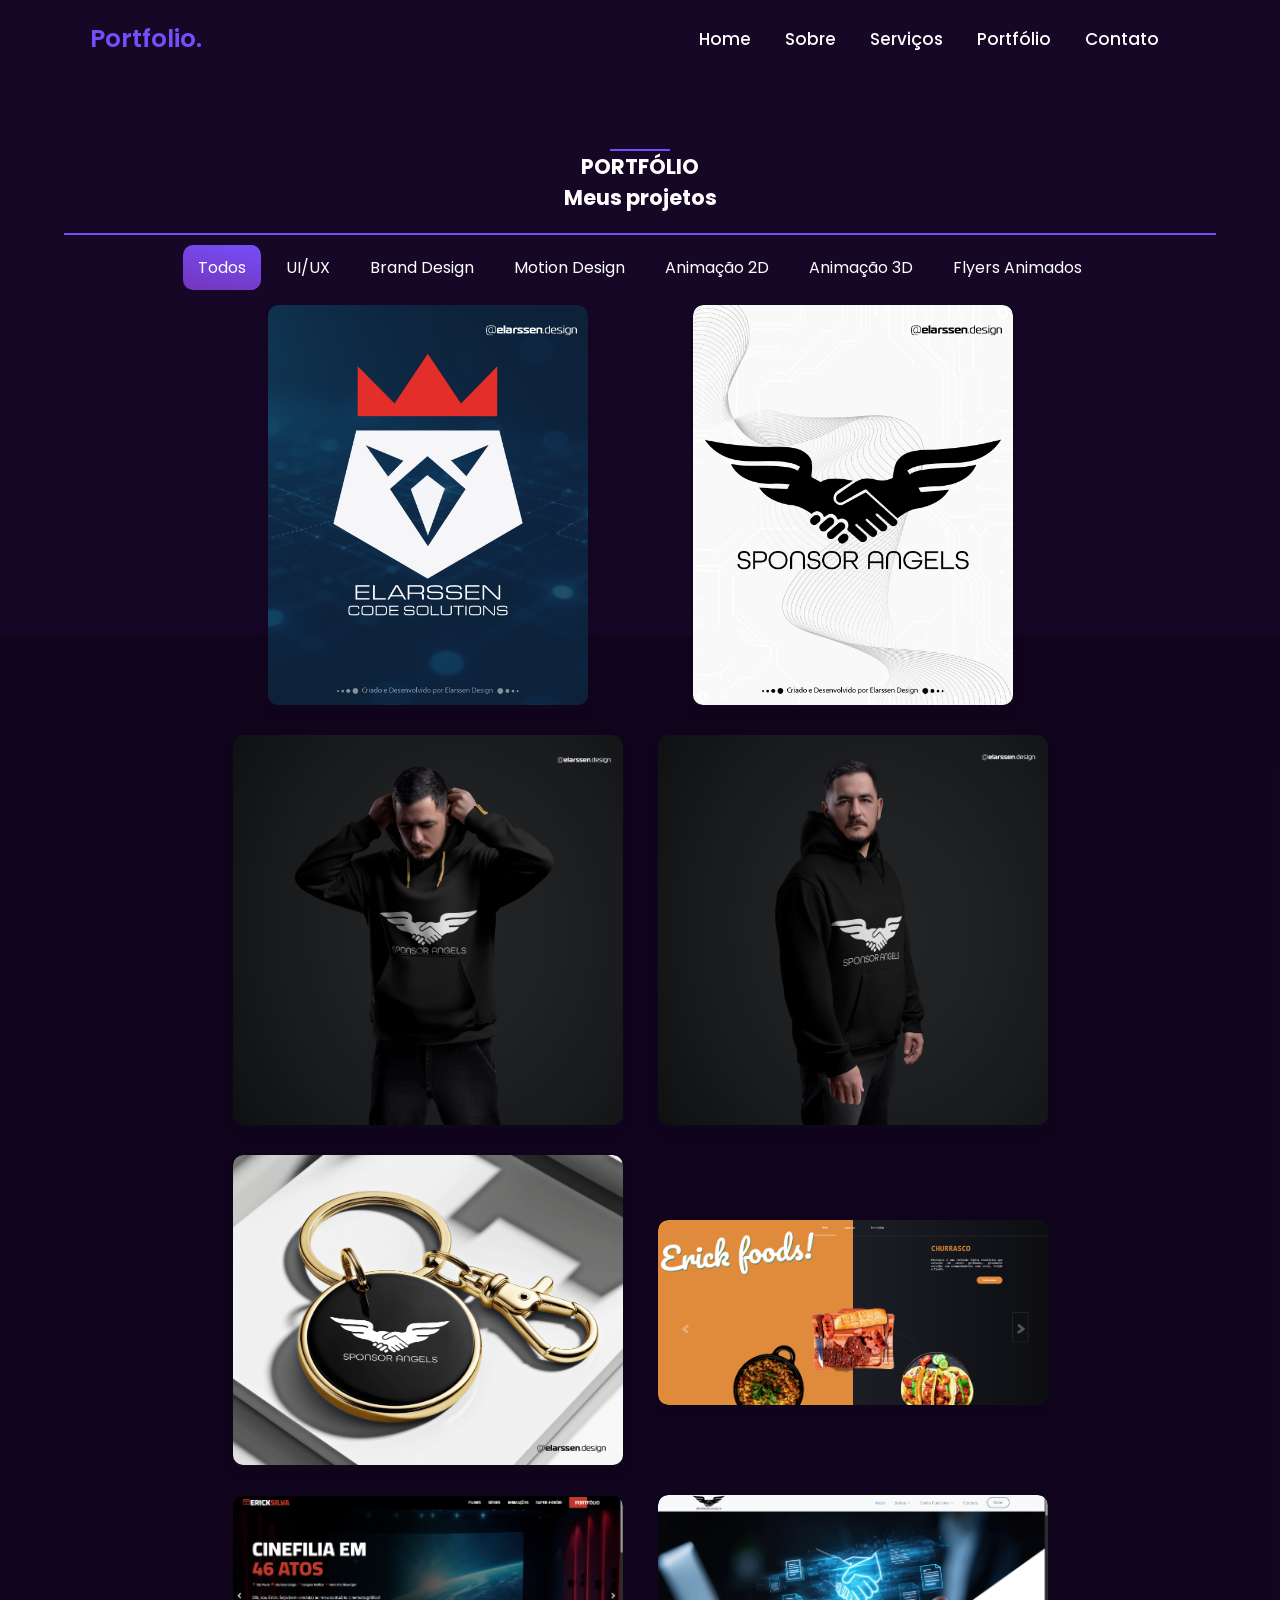
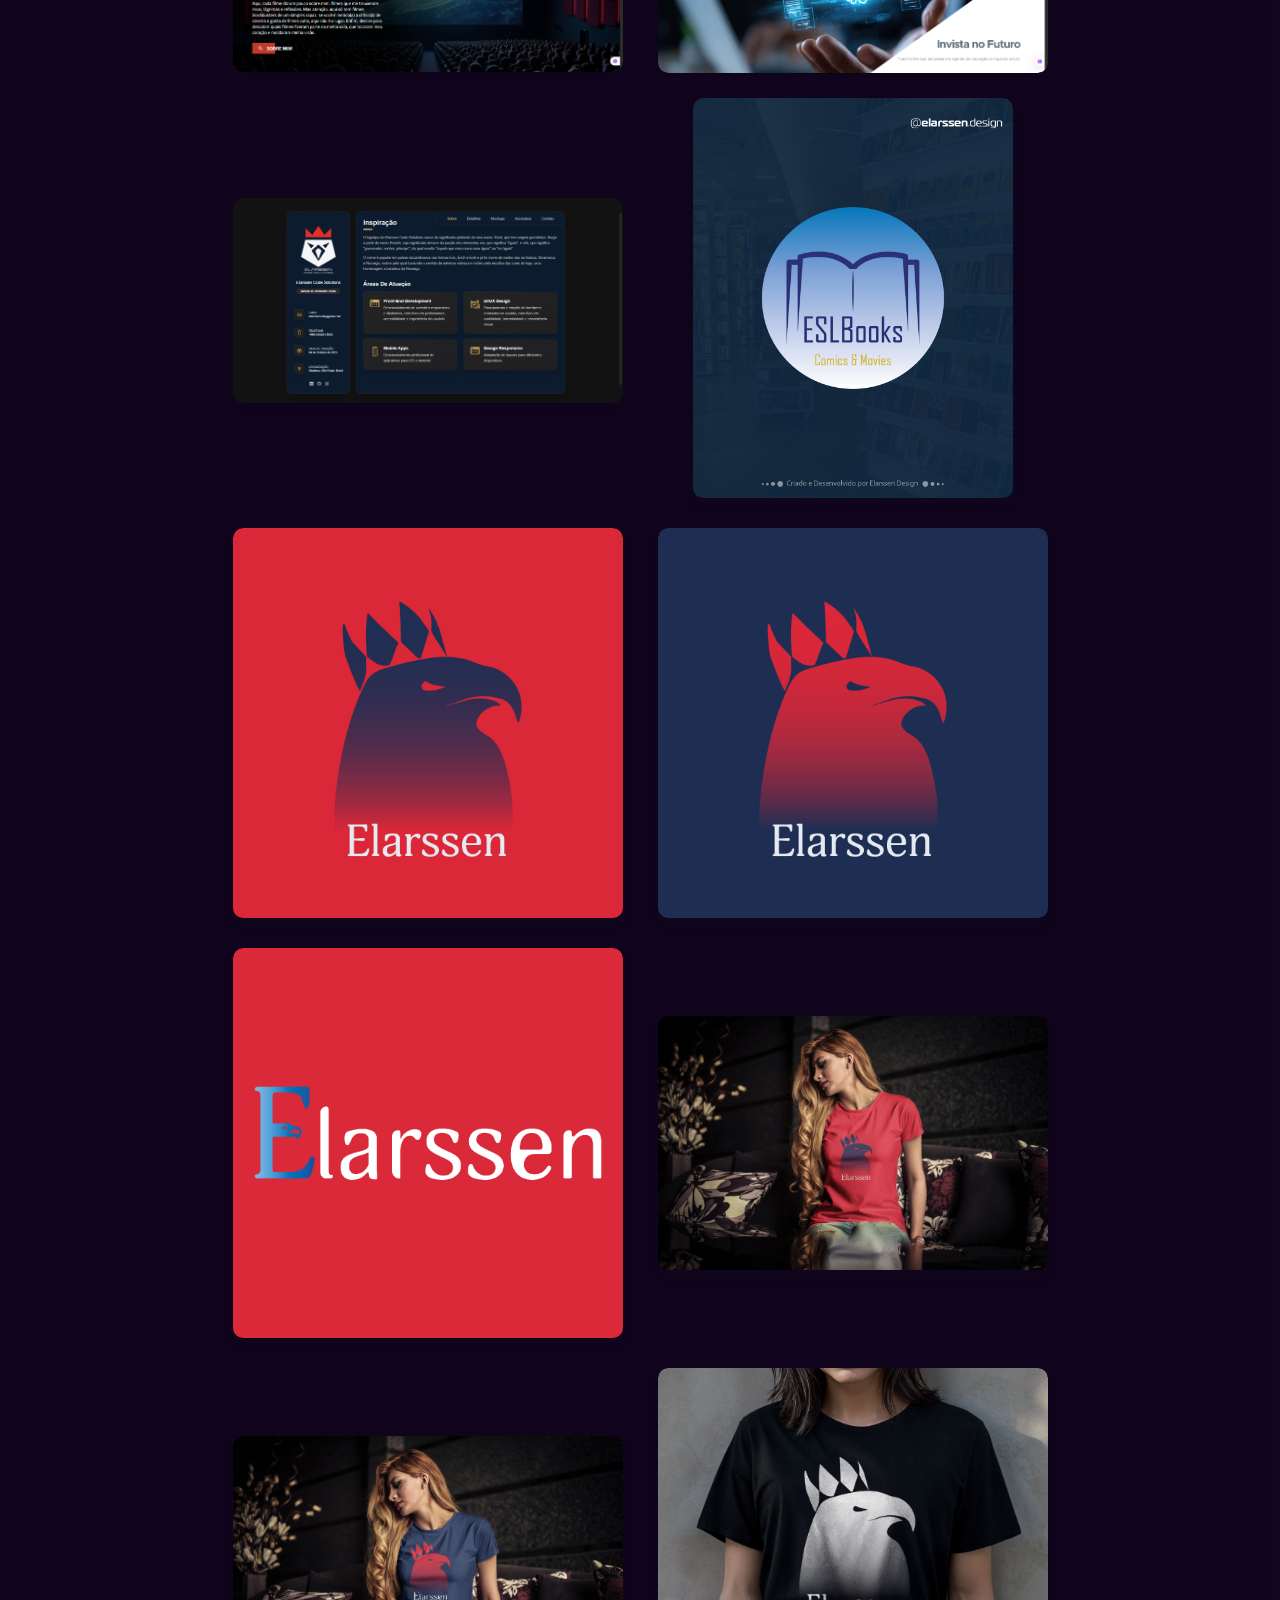
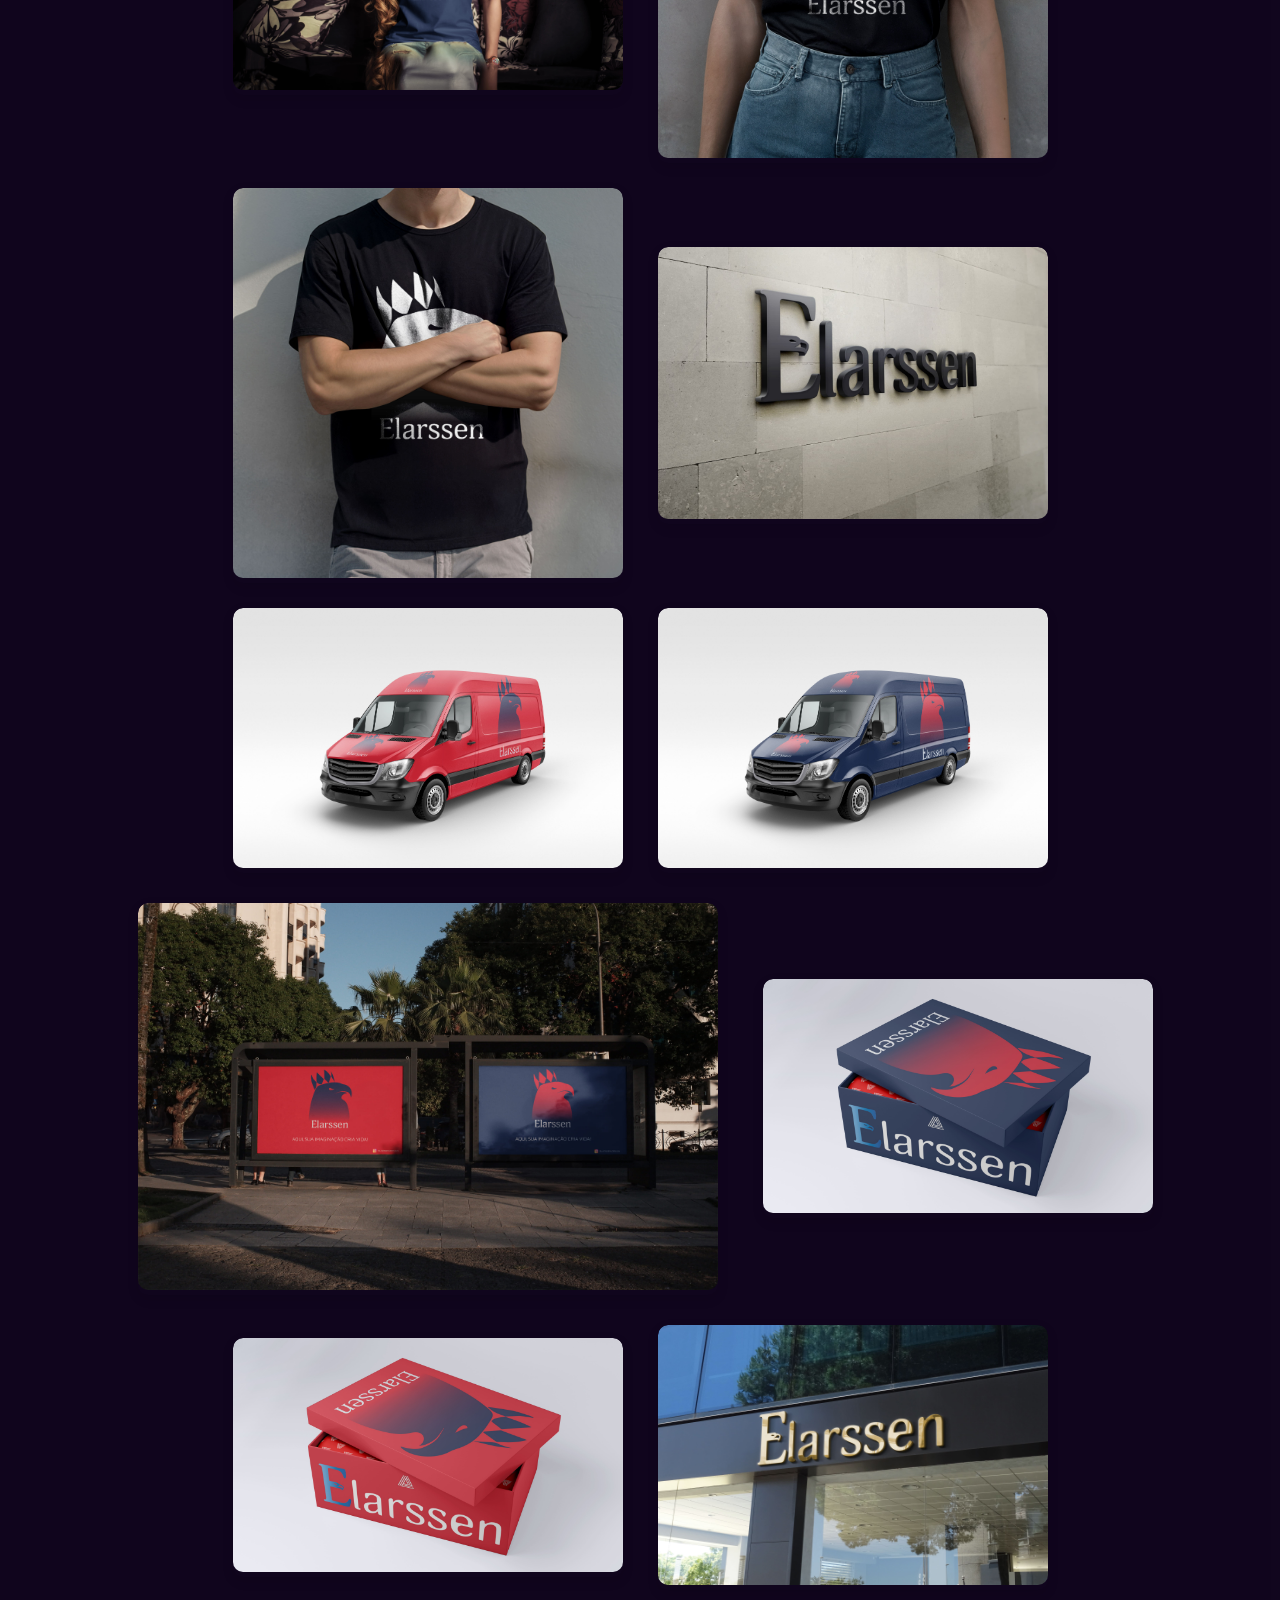
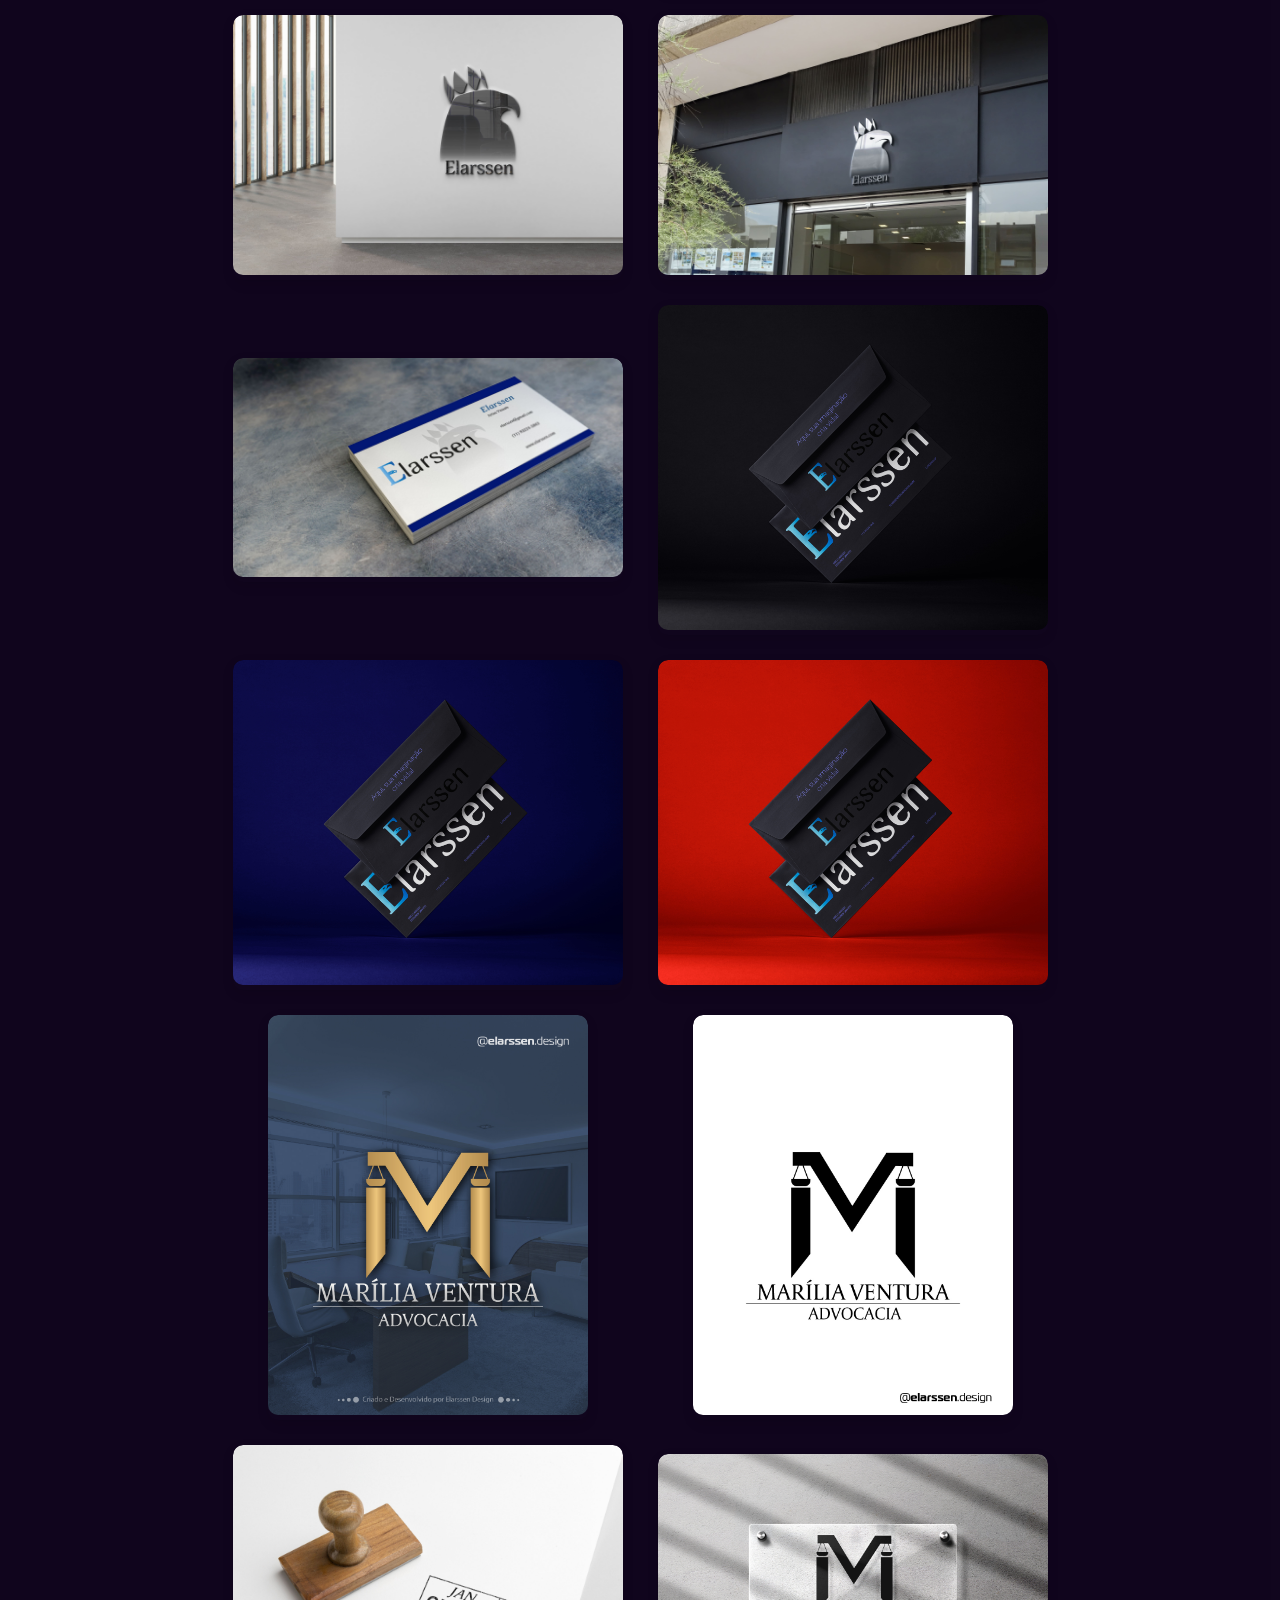
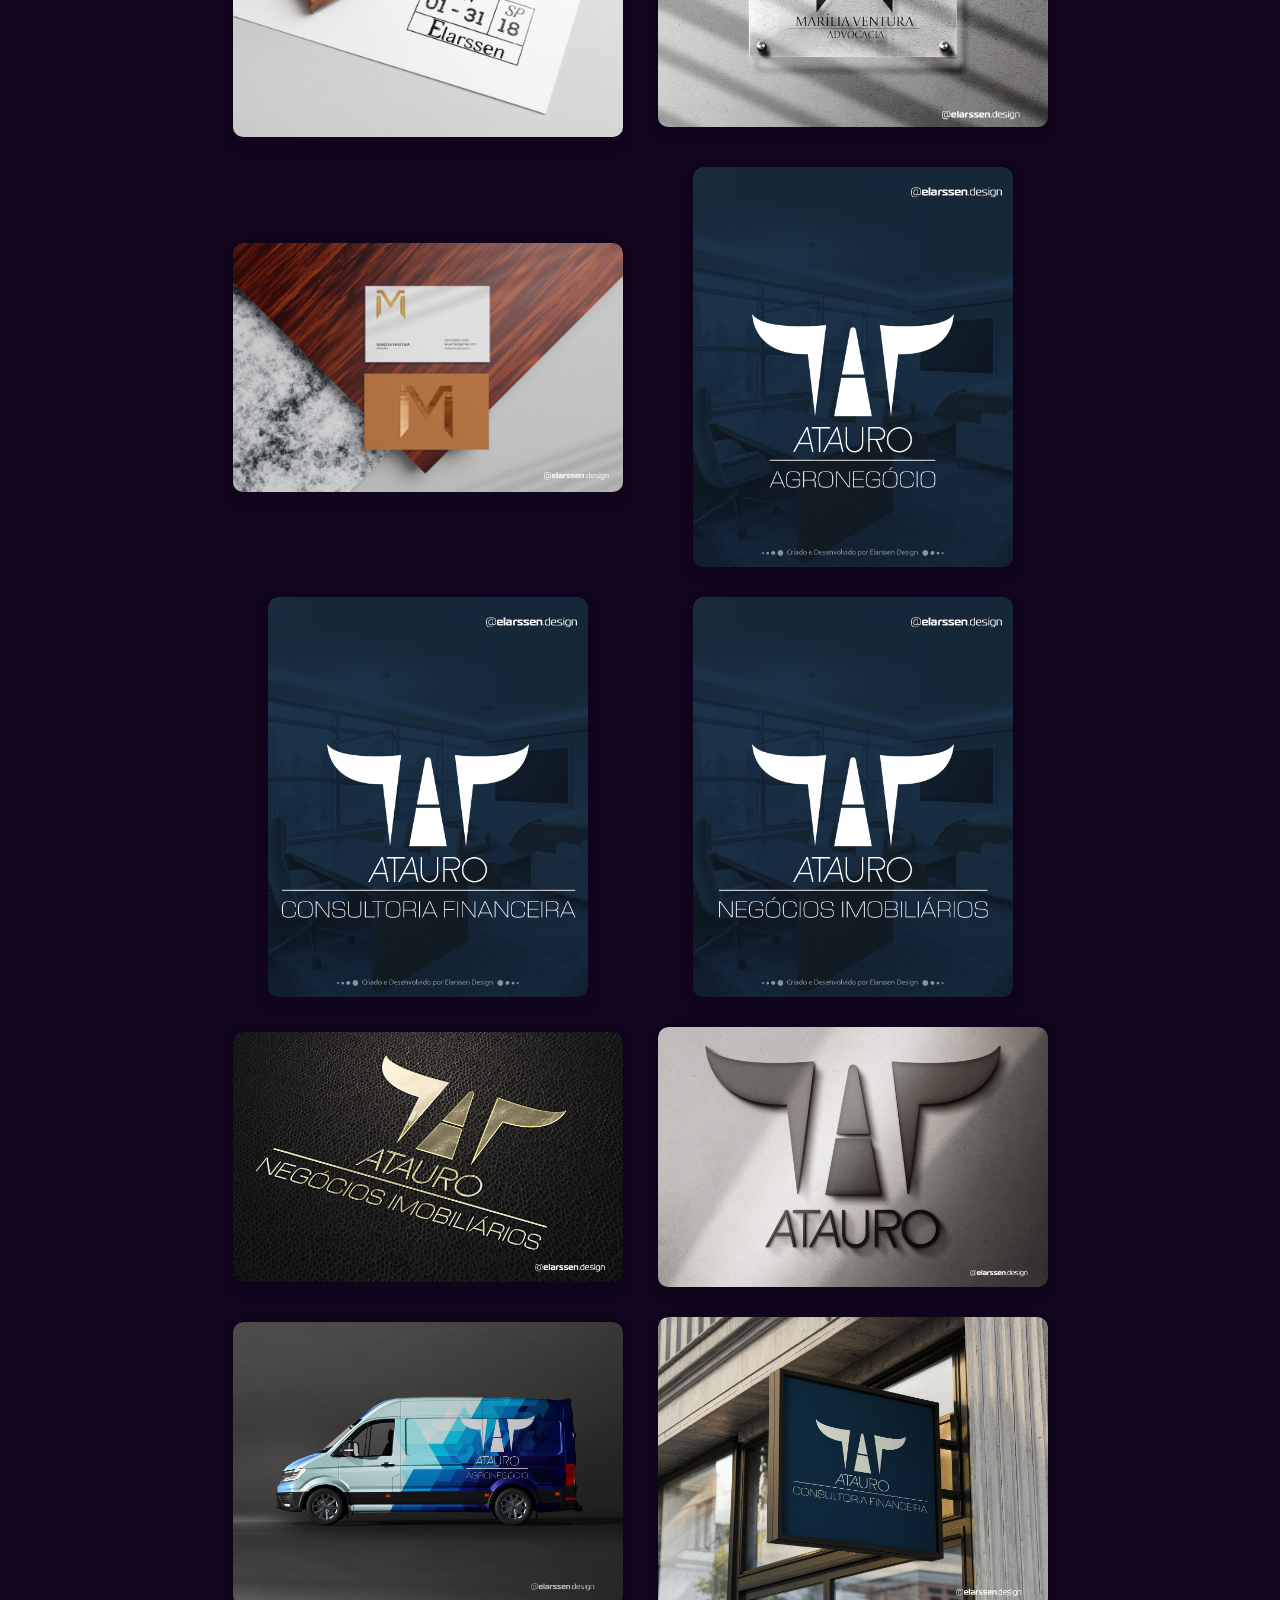
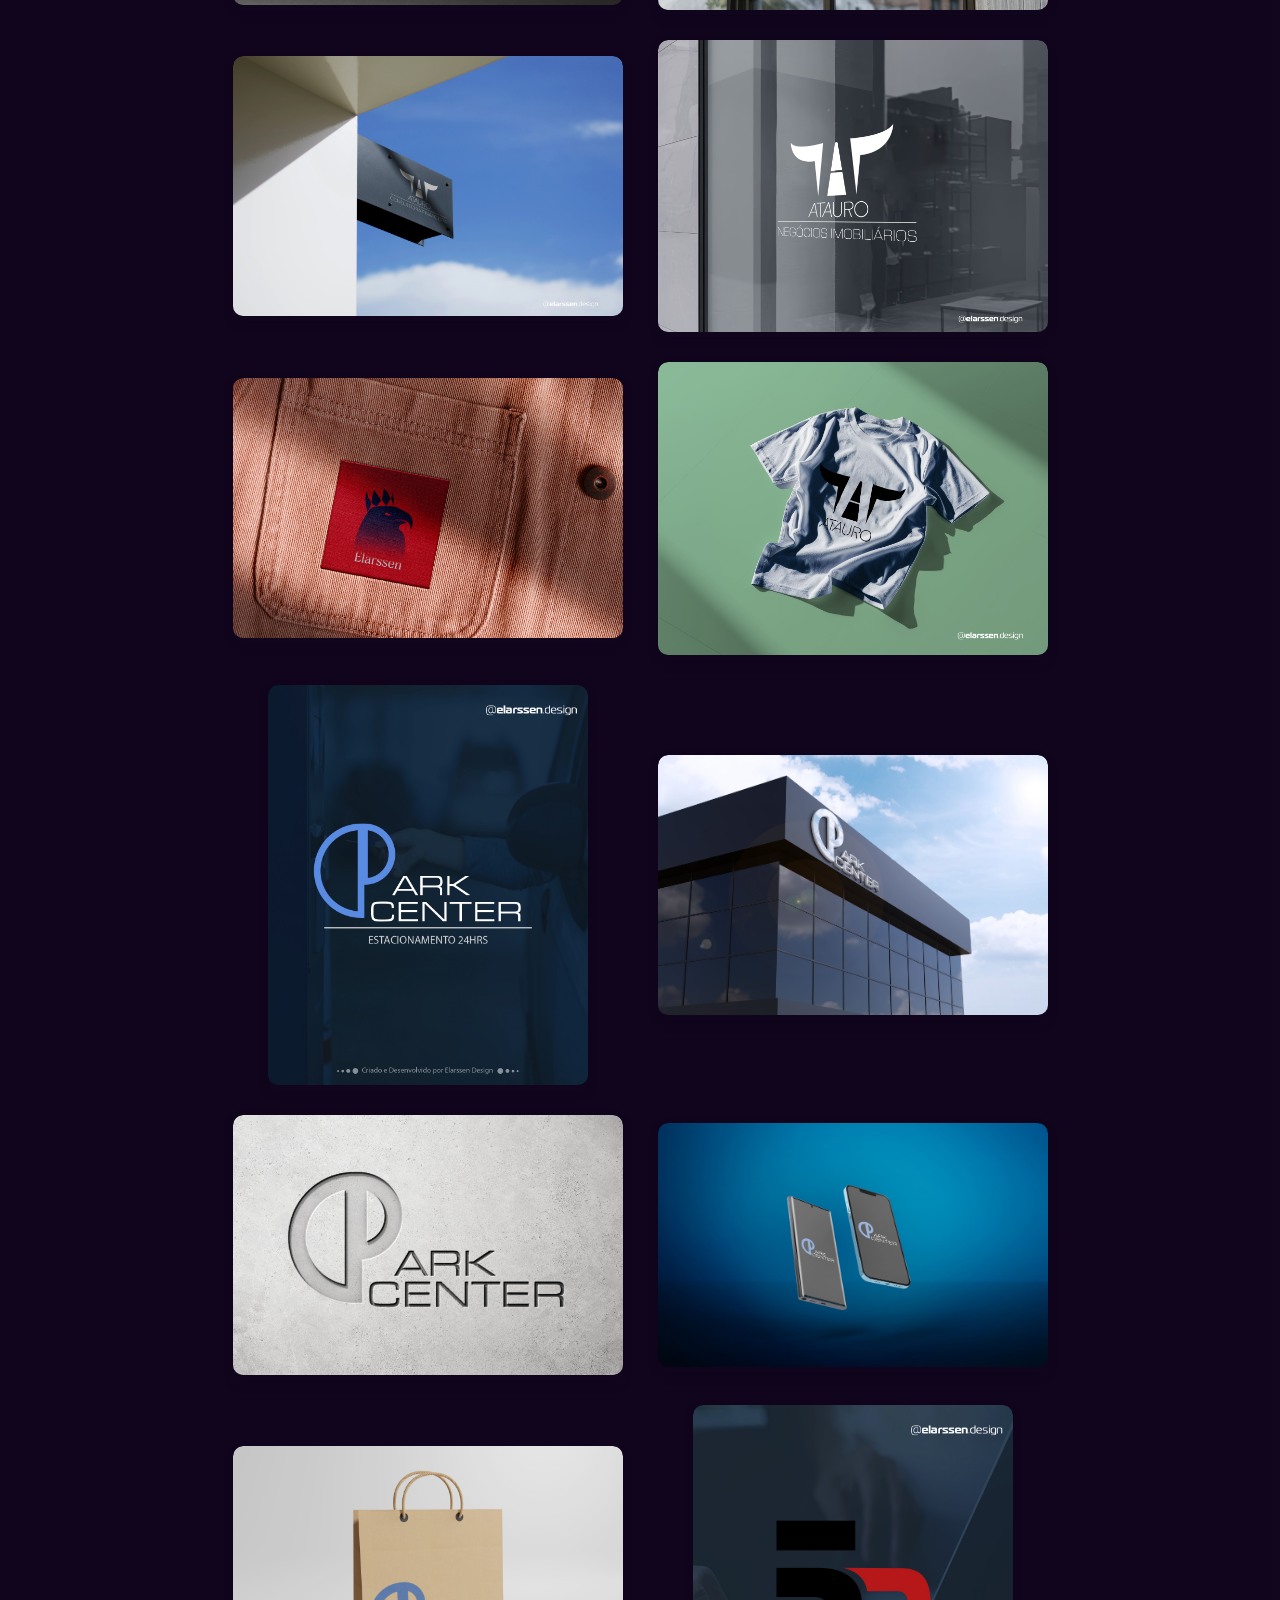
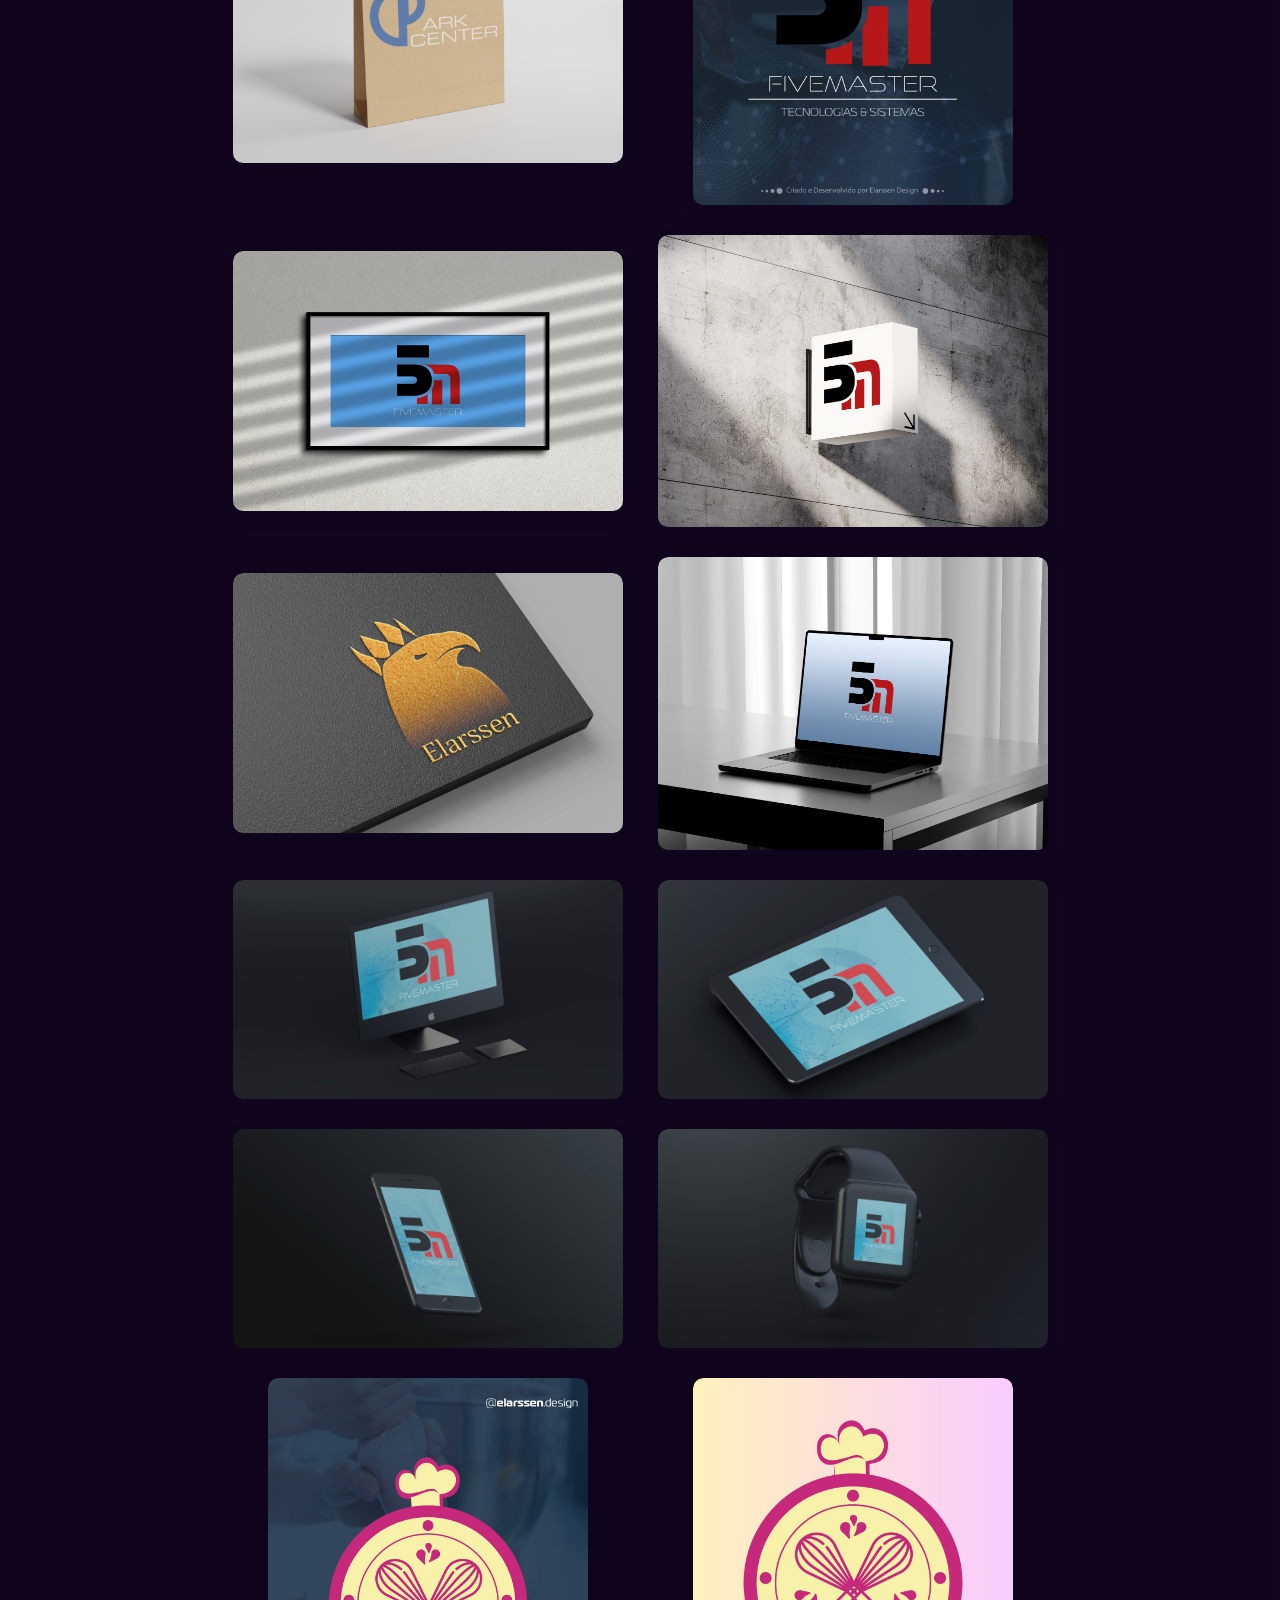
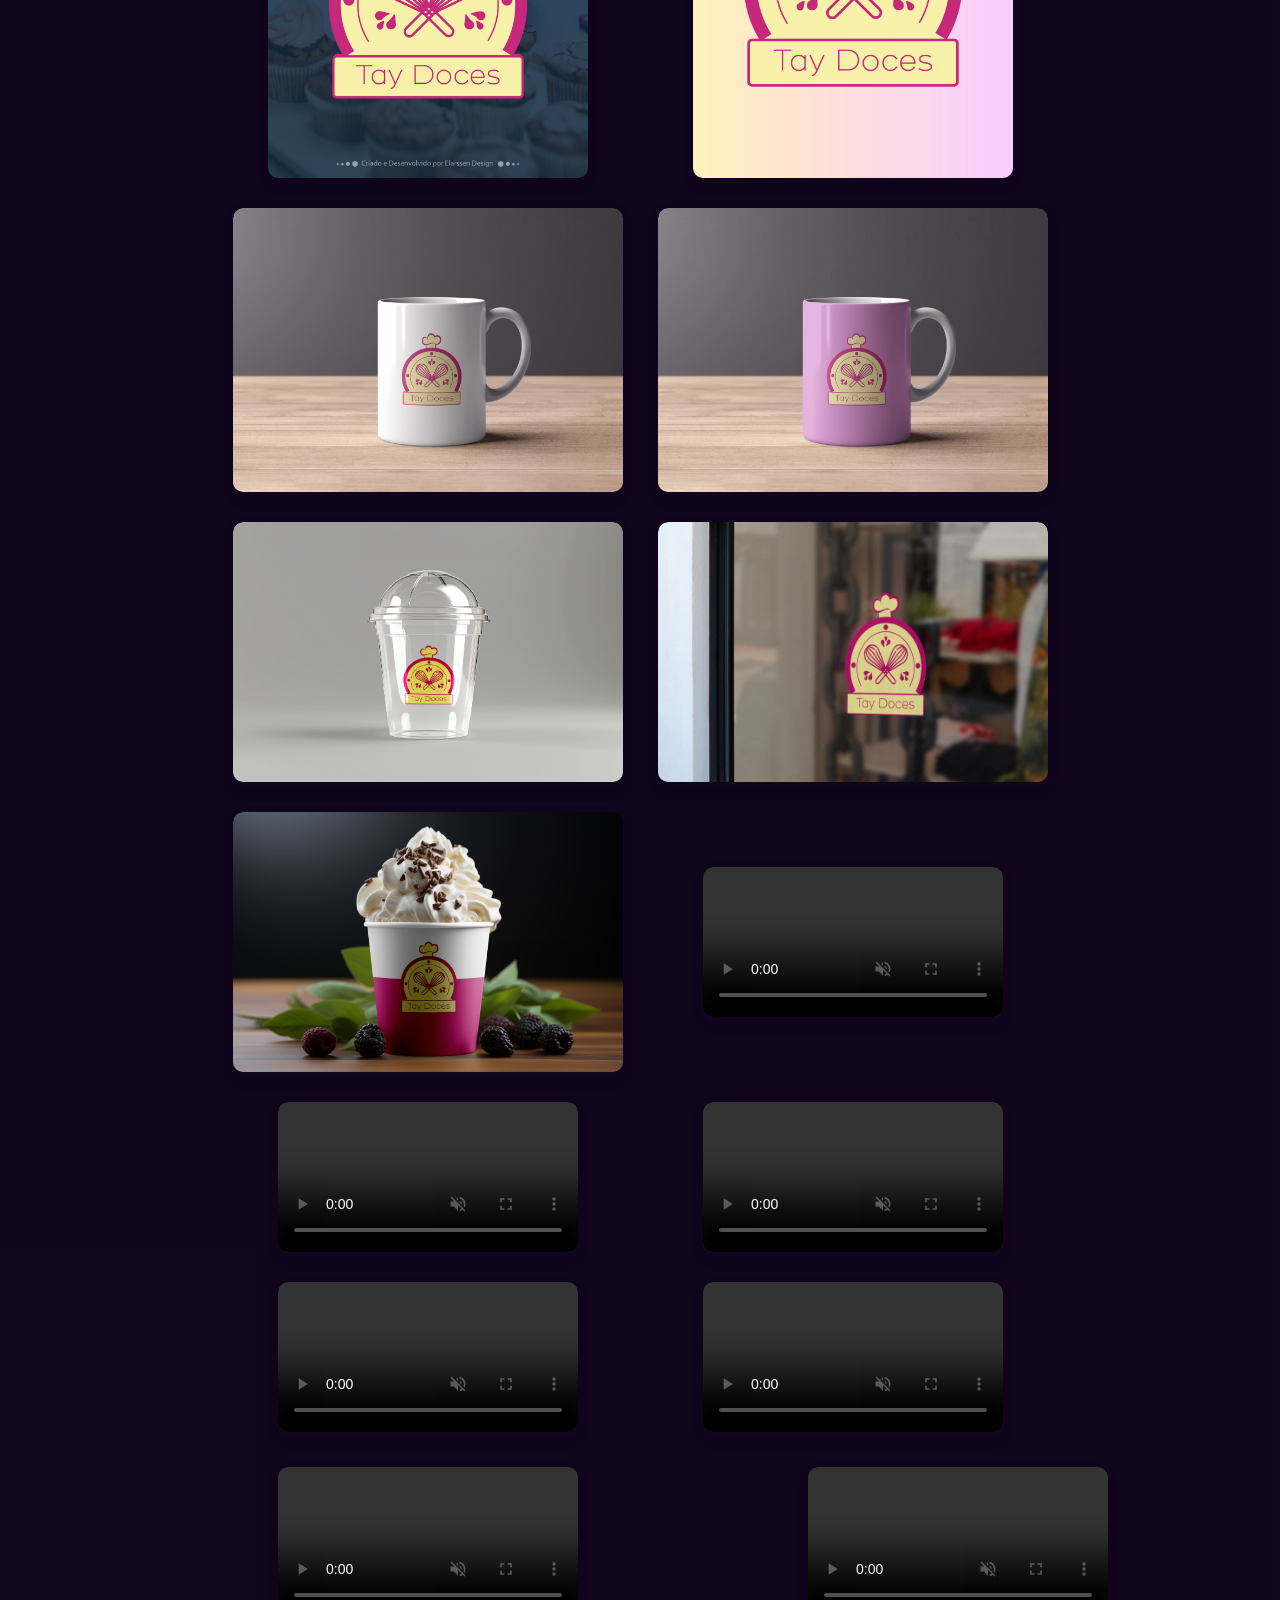
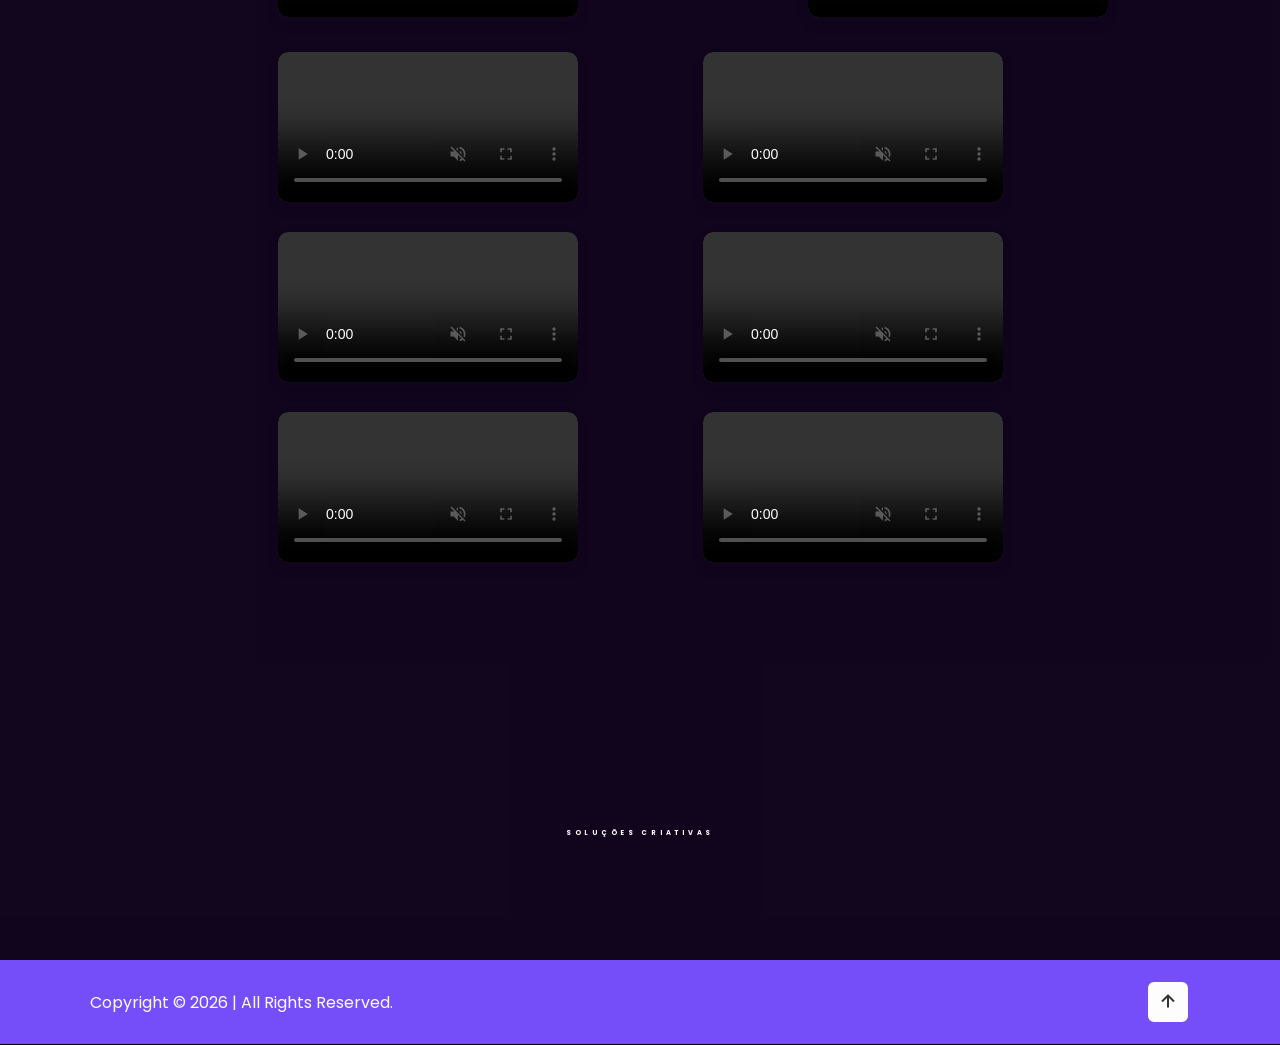
==== portfolio.html @ f2bfba6c "Atualizações de conteúdo e transição de nicho. 20/05/2026!" ====
<!DOCTYPE html>
<html lang="pt-BR">
    <head>
        <meta charset="UTF-8">
        <meta http-equiv="X-UA-Compatible" content="IE=edge">
        <meta name="viewport" content="width=device-width, initial-scale=1.0">
        <title>Erick Silva | Portfólio</title>
    
        <!-- swiper css -->
        <link rel="stylesheet" href="https://cdn.jsdelivr.net/npm/swiper@9/swiper-bundle.min.css" />
    
        <!-- box icons -->
        <link href='https://unpkg.com/boxicons@2.1.4/css/boxicons.min.css' rel='stylesheet'>
    
        <!-- custom css -->
        <link rel="stylesheet" href="css/style-portfolio.css">

        <!-- favicon -->
        <link rel="shortcut icon" href="images/elarssen_logo_principal_white.png" type="image/x-icon">
    </head>
<body>

    <!-- header design -->
    <header class="header">
        <a href="#" class="logo">Portfolio.</a>

        <nav class="navbar">
            <a href="index.html" class="active">Home</a>
            <a href="#about">Sobre</a>
            <a href="#services">Serviços</a>
            <a href="#portfolio">Portfólio</a>
            <a href="#contact">Contato</a>
        </nav>

        <div class="bx bx-moon" id="darkMode-icon"></div>

        <div class="bx bx-menu" id="menu-icon"></div>
    </header>

    <!-- Portfolio Section -->
    <section class="portfolio">
        <div class="portfolio-1">
            <div class="container">
                <div class="porto-center">
                    <div class="w-50">
                        <div class="flex gap-1">
                            <hr class="gallary-hr1">
                            <h2>PORTFÓLIO</h2>
                        </div>
                        <h3 class="mt-15">Meus projetos</h3>
                    </div>
                    <hr class="mt-3">
                </div>
            </div>
        </div>
        <div class="gallary">
            <div class="ga-bg"></div>
            <!-- overly -->
            <span> </span>
            <div class="container">
                <!-- tab links -->
                <div class="tab mt-15">
                    <button class="tablinks active" onclick="open_img(event, 'all')">Todos</button>
                    <button class="tablinks" onclick="open_img(event, 'ui_ux')">UI/UX</button>
                    <button class="tablinks" onclick="open_img(event, 'branding')">Brand Design</button>
                    <button class="tablinks" onclick="open_img(event, 'motion')">Motion Design</button>
                    <button class="tablinks" onclick="open_img(event, 'animacao2d')">Animação 2D</button>
                    <button class="tablinks" onclick="open_img(event, 'animacao3d')">Animação 3D</button>
                    <button class="tablinks" onclick="open_img(event, 'flyers')">Flyers Animados</button>
                </div>
                <!-- tab content -->
                <div id="all" class="tabcontent" style="display: block;">
                    <div class="flex flex-center">
                        <div class="flex w-100">
                            <div class="w-33">
                                <figure><img src="images/elarssen-code-solutions.jpg" alt="Logo Elarssen Code Solutions"></figure>
                            </div>
                            <div class="w-33">
                                <figure><img src="images/sponsor-angels.jpg" alt="Logo Sponsor Angels"></figure>
                            </div>
                            <div class="w-33">
                                <figure><img src="images/hoodie-04.jpg" alt="Mockup Sponsor Angels"></figure>
                            </div>
                            <div class="w-33">
                                <figure><img src="images/hoodie-05.jpg" alt="Mockup Sponsor Angels"></figure>
                            </div>
                            <div class="w-33">
                                <figure><img src="images/keychain.jpg" alt="Mockup Sponsor Angels"></figure>
                            </div>

                            <div class="w-33 portfolio-item">
                                <a href="https://erickcomidas.netlify.app/" target="_blank">
                                    <figure class="image-container">
                                        <img src="images/erick-comidas.png" alt="Foto do site">
                                        <figcaption class="overlay">
                                            <h3>Site de comidas</h3>
                                            <p>Fiz esse site para expor minhas comidas favoritas. Site feito em HTML, CSS e Javascript.</p>
                                        </figcaption>
                                    </figure>
                                </a>
                            </div>
                
                            <div class="w-33 portfolio-item">
                                <a href="https://cinerick.online/" target="_blank">
                                    <figure class="image-container">
                                        <img src="images/erick-filmes.png" alt="Foto do site">
                                        <figcaption class="overlay">
                                            <h3>Site de filmes e séries favoritas</h3>
                                            <p>Fiz esse site para expor os meus filmes, séries, animações e personagens favoritos. Site feito em HTML, CSS e Javascript.</p>
                                        </figcaption>
                                    </figure>
                                </a>
                            </div>
                
                            <div class="w-33 portfolio-item">
                                <a href="https://sponsor-angels.netlify.app/" target="_blank">
                                    <figure class="image-container">
                                        <img src="images/sponsor-angels.png" alt="Foto do site">
                                        <figcaption class="overlay">
                                            <h3>Projeto Acadêmico Sponsor Angels</h3>
                                            <p>Fiz um site para o projeto acadêmico Sponsor Angels, cujo o propósito era criar um site que intermediasse a doações entre empresas e estudantes.</p>
                                        </figcaption>
                                    </figure>
                                </a>
                            </div>

                            <div class="w-33 portfolio-item">
                                <a href="http://mivelarssen.me/miv/" target="_blank">
                                    <figure class="image-container">
                                        <img src="images/miv-tela.png" alt="Foto do site">
                                        <figcaption class="overlay">
                                            <h3>Site Interativo Manual de Identidade Visual</h3>
                                            <p>Fiz esse site de um MIV para expor meus trabalhos como desenvolvedor front-end.</p>
                                        </figcaption>
                                    </figure>
                                </a>
                            </div>

                            <div class="w-33">
                                <figure><img src="images/esl-books-instagram.jpg" alt="Logo ESLBooks"></figure>
                            </div>
                            <div class="w-33">
                                <figure><img src="images/elarssen_logo_principal (1080x1080).jpg" alt="Logo Elarssen"></figure>
                            </div>
                            <div class="w-33">
                                <figure><img src="images/elarssen_logo_principal_versao2 (1080x1080).jpg" alt="Logo Elarssen"></figure>
                            </div>
                            <div class="w-33">
                                <figure><img src="images/elarssen_logo_secundario(1080x1080).jpg" alt="Logo Elarssen"></figure>
                            </div>
                            <div class="w-33">
                                <figure><img src="images/Young Woman T-Shirt Mockup.jpg" alt="Mockup Mulher"></figure>
                            </div>
                            <div class="w-33">
                                <figure><img src="images/Young Woman T-Shirt Mockup_2.jpg" alt="Mockup Mulher"></figure>
                            </div>
                            <div class="w-33">
                                <figure><img src="images/01-Female-Black-T-shirt-Mockup-AnagramDesign.jpg" alt="Mockup Elarssen"></figure>
                            </div>
                            <div class="w-33">
                                <figure><img src="images/01-Male-Black-T-shirt-Mockup-AnagramDesign.jpg" alt="Mockup Elarssen"></figure>
                            </div>
                            <div class="w-33">
                                <figure><img src="images/3D Wall Logo MockUp.jpg" alt="Mockup Elarssen"></figure>
                            </div>
                            <div class="w-33">
                                <figure><img src="images/45_águia.jpg" alt="Mockup Elarssen"></figure>
                            </div>
                            <div class="w-33">
                                <figure><img src="images/45_águia2.jpg" alt="Mockup Elarssen"></figure>
                            </div>
                            <div class="w-66">
                                <figure><img src="images/Bus stop_3000¹.jpg" alt="Mockup Elarssen"></figure>
                            </div>
                            <div class="w-33">
                                <figure><img src="images/01-ShoesBox-Mockup-AD.jpg" alt="Mockup Elarssen"></figure>
                            </div>
                            <div class="w-33">
                                <figure><img src="images/01-ShoesBox-Mockup-AD_.jpg" alt="Mockup Elarssen"></figure>
                            </div>
                            <div class="w-33">
                                <figure><img src="images/REPLACE THIS SCREEN11112111711111111_gold.jpg" alt="Mockup Elarssen"></figure>
                            </div>
                            <div class="w-33">
                                <figure><img src="images/REPLACE THIS SCREEN1111211110111.jpg" alt="Mockup Elarssen"></figure>
                            </div>
                            <div class="w-33">
                                <figure><img src="images/REPLACE THIS SCREEN11112111811.jpg" alt="Mockup Elarssen"></figure>
                            </div>
                            <div class="w-33">
                                <figure><img src="images/business card.jpg" alt="Mockup Elarssen"></figure>
                            </div>
                            <div class="w-33">
                                <figure><img src="images/Business-Letter-Envelope-Free-psd-Mockup.jpg" alt="Mockup Elarssen"></figure>
                            </div>
                            <div class="w-33">
                                <figure><img src="images/Business-Letter-Envelope-Free-psd-Mockup2.jpg" alt="Mockup Elarssen"></figure>
                            </div>
                            <div class="w-33">
                                <figure><img src="images/Business-Letter-Envelope-Free-psd-Mockup3.jpg" alt="Mockup Elarssen"></figure>
                            </div>
                            <div class="w-33">
                                <figure><img src="images/logo_marilia_volpati_fundoprincipal.jpg" alt="Logo Marília Ventura"></figure>
                            </div>
                            <div class="w-33">
                                <figure><img src="images/logo_marilia_volpati_preto.jpg" alt="Logo Marília Ventura"></figure>
                            </div>
                            <div class="w-33">
                                <figure><img src="images/Rubber Stamp PSD MockUp 4.jpg" alt="Mockup Marília Ventura"></figure>
                            </div>
                            <div class="w-33">
                                <figure><img src="images/transparent-glass-logo-mockup.jpg" alt="Mockup Marília Ventura"></figure>
                            </div>
                            <div class="w-33">
                                <figure><img src="images/Top_view_2_side_Business_Card_landscape_.webp" alt="Mockup Marília Ventura"></figure>
                            </div>
                            <div class="w-33">
                                <figure><img src="images/atauro_agronegocio.jpg" alt="Logo Atauro"></figure>
                            </div>
                            <div class="w-33">
                                <figure><img src="images/atauro_consultoria.jpg" alt="Logo Atauro"></figure>
                            </div>
                            <div class="w-33">
                                <figure><img src="images/atauro_negocios.jpg" alt="Logo Atauro"></figure>
                            </div>
                            <div class="w-33">
                                <figure><img src="images/Luxruy Logo Mockup.jpg" alt="Mockup Atauro"></figure>
                            </div>
                            <div class="w-33">
                                <figure><img src="images/Luxury Chrome Sign Logo Mockup.jpg" alt="Mockup Atauro"></figure>
                            </div>
                            <div class="w-33">
                                <figure><img src="images/preview.jpg" alt="Mockup Atauro"></figure>
                            </div>
                            <div class="w-33">
                                <figure><img src="images/Store Sign copy.jpg" alt="Mockup Atauro"></figure>
                            </div>
                            <div class="w-33">
                                <figure><img src="images/Sign Mockup.jpg" alt="Mockup Atauro"></figure>
                            </div>
                            <div class="w-33">
                                <figure><img src="images/Glass Store copy.jpg" alt="Mockup Atauro"></figure>
                            </div>
                            <div class="w-33">
                                <figure><img src="images/Embroidered-Badge-Scene.jpg" alt="Mockup Atauro"></figure>
                            </div>
                            <div class="w-33">
                                <figure><img src="images/T- Shirt on the floor mockup copy.jpg" alt="Mockup Atauro"></figure>
                            </div>
                            <div class="w-33">
                                <figure><img src="images/park_center.jpg" alt="Logo Park Center"></figure>
                            </div>
                            <div class="w-33">
                                <figure><img src="images/Free 3D Logo Sign Mockup.jpg" alt="Mockup Park Center"></figure>
                            </div>
                            <div class="w-33">
                                <figure><img src="images/Concrete-Wall-Logo-Mockup.webp" alt="Mockup Park Center"></figure>
                            </div>
                            <div class="w-33">
                                <figure><img src="images/Free iPhone 13 and S22 Ultra Mockup.jpg" alt="Mockup Park Center"></figure>
                            </div>
                            <div class="w-33">
                                <figure><img src="images/Paper Bag Mockup.jpg " alt="Mockup Park Center"></figure>
                            </div>
                            <div class="w-33">
                                <figure><img src="images/logo_fivemaster_elarssen.jpg" alt="Logo FiveMaster"></figure>
                            </div>
                            <div class="w-33">
                                <figure><img src="images/picture frame_01.jpg" alt="Mockup FiveMaster"></figure>
                            </div>
                            <div class="w-33">
                                <figure><img src="images/Sign_Mockup01_MicroVolume.jpg" alt="Mockup FiveMaster"></figure>
                            </div>
                            <div class="w-33">
                                <figure><img src="images/03.jpg" alt="Mockup FiveMaster"></figure>
                            </div>
                            <div class="w-33">
                                <figure><img src="images/Image0001.jpg" alt="Mockup FiveMaster"></figure>
                            </div>
                            <div class="w-33">
                                <figure><img src="images/iMac.jpg" alt="Mockup FiveMaster"></figure>
                            </div>
                            <div class="w-33">
                                <figure><img src="images/iPad.psd.jpg" alt="Mockup FiveMaster"></figure>
                            </div>
                            <div class="w-33">
                                <figure><img src="images/iPhone_2.jpg" alt="Mockup FiveMaster"></figure>
                            </div>
                            <div class="w-33">
                                <figure><img src="images/Watch.jpg" alt="Mockup FiveMaster"></figure>
                            </div>
                            <div class="w-33">
                                <figure><img src="images/tay_doces_instagram.jpg" alt="Logo Tay Doces"></figure>
                            </div>
                            <div class="w-33">
                                <figure><img src="images/tay_doces_principal.jpg" alt="Logo Tay Doces"></figure>
                            </div>
                            <div class="w-33">
                                <figure><img src="images/11-oz-ceramic-mug-mockup.jpg" alt="Mockup Tay Doces"></figure>
                            </div>
                            <div class="w-33">
                                <figure><img src="images/11-oz-ceramic-mug-mockup_pink.webp" alt="Mockup Tay Doces"></figure>
                            </div>
                            <div class="w-33">
                                <figure><img src="images/Cold Drink Cup Mockup.jpg" alt="Mockup Tay Doces"></figure>
                            </div>
                            <div class="w-33">
                                <figure><img src="images/Free-Window-Sign-Logo-Mockups-01.webp" alt="Mockup Tay Doces"></figure>
                            </div>
                            <div class="w-33">
                                <figure><img src="images/IceCreamMockup007.jpg" alt="Mockup Tay Doces"></figure>
                            </div>
                            <div class="w-33">
                                <figure><video src="videos/elarssen_animacao_cidade.mp4" controls muted loop></video></figure>
                            </div>
                            <div class="w-33">
                                <figure><video src="videos/ericksilva_vidro_principal_programador.mp4" controls muted loop></video></figure>
                            </div>
                            <div class="w-33">
                                <figure><video src="videos/elarssen_animation(1920x1350).mp4" controls muted loop></video></figure>
                            </div>
                            <div class="w-33">
                                <figure><video src="videos/elarssen_animation2(1920x1350).mp4" controls muted loop></video></figure>
                            </div>
                            <div class="w-33">
                                <figure><video src="videos/Academia_1.mp4" controls muted loop></video></figure>
                            </div>
                            <div class="w-66">
                                <figure><video src="videos/Diário de Um Vigilante Noturno.mp4" controls muted loop></video></figure>
                            </div>
                            <div class="w-33">
                                <figure><video src="videos/dolce_gusto.mp4" controls muted loop></video></figure>
                            </div>
                            <div class="w-33">
                                <figure><video src="videos/burger_2.mp4" controls muted loop></video></figure>
                            </div>
                            <div class="w-33">
                                <figure><video src="videos/Açaí_4.mp4" controls muted loop></video></figure>
                            </div>
                            <div class="w-33">
                                <figure><video src="videos/Açaí_5.mp4" controls muted loop></video></figure>
                            </div>
                            <div class="w-33">
                                <figure><video src="videos/burger_3.mp4" controls muted loop></video></figure>
                            </div>
                            <div class="w-33">
                                <figure><video src="videos/Estudio_Tatuagem_principal.mp4" controls muted loop></video></figure>
                            </div>
                            <div class="w-33">
                                <figure><video src="videos/perfume.mp4" controls muted loop></video></figure>
                            </div>
                            <div class="w-33">
                                <figure><img src="images/Academia_1.jpg" alt=""></figure>
                            </div>
                            <div class="w-33">
                                <figure><img src="images/Academia_2.jpg" alt=""></figure>
                            </div>
                            <div class="w-33">
                                <figure><img src="images/Academia_3.jpg" alt=""></figure>
                            </div>
                            <div class="w-33">
                                <figure><img src="images/burger_4.jpg" alt=""></figure>
                            </div>
                            <div class="w-33">
                                <figure><img src="images/burger_3.jpg" alt=""></figure>
                            </div>
                            <div class="w-33">
                                <figure><img src="images/burger_2.jpg" alt=""></figure>
                            </div>
                            <div class="w-33">
                                <figure><img src="images/Burger.jpg" alt=""></figure>
                            </div>
                            <div class="w-33">
                                <figure><img src="images/Estudio_Tatuagem_1.jpg" alt=""></figure>
                            </div>
                            <div class="w-33">
                                <figure><img src="images/Acai_5.jpg" alt=""></figure>
                            </div>
                            <div class="w-33">
                                <figure><img src="images/Acai_4.jpg" alt=""></figure>
                            </div>
                            <div class="w-33">
                                <figure><img src="images/Acai_2.jpg" alt=""></figure>
                            </div>
                        </div>
                    </div>
                </div>
                <div id="ui_ux" class="tabcontent">
                    <div class="flex flex-center">
                        <div class="flex w-100 wrap">
                            
                            <div class="w-66 portfolio-item">
                                <a href="https://erickcomidas.netlify.app/" target="_blank">
                                    <figure class="image-container">
                                        <img src="images/erick-comidas.png" alt="Foto do site">
                                        <figcaption class="overlay">
                                            <h3>Site de comidas</h3>
                                            <p>Fiz esse site para expor minhas comidas favoritas. Site feito em HTML, CSS e Javascript.</p>
                                        </figcaption>
                                    </figure>
                                </a>
                            </div>
                
                            <div class="w-66 portfolio-item">
                                <a href="https://cinerick.online/" target="_blank">
                                    <figure class="image-container">
                                        <img src="images/erick-filmes.png" alt="Foto do site">
                                        <figcaption class="overlay">
                                            <h3>Site de filmes e séries favoritas</h3>
                                            <p>Fiz esse site para expor os meus filmes, séries, animações e personagens favoritos. Site feito em HTML, CSS e Javascript.</p>
                                        </figcaption>
                                    </figure>
                                </a>
                            </div>
                
                            <div class="w-66 portfolio-item">
                                <a href="https://sponsor-angels.netlify.app/" target="_blank">
                                    <figure class="image-container">
                                        <img src="images/sponsor-angels.png" alt="Foto do site">
                                        <figcaption class="overlay">
                                            <h3>Projeto Acadêmico Sponsor Angels</h3>
                                            <p>Fiz um site para o projeto acadêmico Sponsor Angels, cujo o propósito era criar um site que intermediasse a doações entre empresas e estudantes.</p>
                                        </figcaption>
                                    </figure>
                                </a>
                            </div>

                            <div class="w-66 portfolio-item">
                                <a href="http://mivelarssen.me/miv/" target="_blank">
                                    <figure class="image-container">
                                        <img src="images/miv-tela.png" alt="Foto do site">
                                        <figcaption class="overlay">
                                            <h3>Site Interativo Manual de Identidade Visual</h3>
                                            <p>Fiz esse site de um MIV para expor meus trabalhos como desenvolvedor front-end.</p>
                                        </figcaption>
                                    </figure>
                                </a>
                            </div>
                
                        </div>
                    </div>
                </div>                
                <div id="branding" class="tabcontent">
                    <div class="flex flex-center">
                        <div class="flex w-100">
                            <div class="w-33">
                                <figure><img src="images/elarssen-code-solutions.jpg" alt="Logo Elarssen Code Solutions"></figure>
                            </div>
                            <div class="w-33">
                                <figure><img src="images/sponsor-angels.jpg" alt="Logo Sponsor Angels"></figure>
                            </div>
                            <div class="w-33">
                                <figure><img src="images/hoodie-04.jpg" alt="Mockup Sponsor Angels"></figure>
                            </div>
                            <div class="w-33">
                                <figure><img src="images/hoodie-05.jpg" alt="Mockup Sponsor Angels"></figure>
                            </div>
                            <div class="w-33">
                                <figure><img src="images/keychain.jpg" alt="Mockup Sponsor Angels"></figure>
                            </div>
                            <div class="w-33">
                                <figure><img src="images/esl-books-instagram.jpg" alt="Logo ESLBooks"></figure>
                            </div>
                            <div class="w-33">
                                <figure><img src="images/elarssen_logo_principal (1080x1080).jpg" alt="Logo Elarssen"></figure>
                            </div>
                            <div class="w-33">
                                <figure><img src="images/elarssen_logo_principal_versao2 (1080x1080).jpg" alt="Logo Elarssen"></figure>
                            </div>
                            <div class="w-33">
                                <figure><img src="images/elarssen_logo_secundario(1080x1080).jpg" alt="Logo Elarssen"></figure>
                            </div>
                            <div class="w-33">
                                <figure><img src="images/Young Woman T-Shirt Mockup.jpg" alt="Mockup Mulher"></figure>
                            </div>
                            <div class="w-33">
                                <figure><img src="images/Young Woman T-Shirt Mockup_2.jpg" alt="Mockup Mulher"></figure>
                            </div>
                            <div class="w-33">
                                <figure><img src="images/01-Female-Black-T-shirt-Mockup-AnagramDesign.jpg" alt="Mockup Elarssen"></figure>
                            </div>
                            <div class="w-33">
                                <figure><img src="images/01-Male-Black-T-shirt-Mockup-AnagramDesign.jpg" alt="Mockup Elarssen"></figure>
                            </div>
                            <div class="w-33">
                                <figure><img src="images/3D Wall Logo MockUp.jpg" alt="Mockup Elarssen"></figure>
                            </div>
                            <div class="w-33">
                                <figure><img src="images/45_águia.jpg" alt="Mockup Elarssen"></figure>
                            </div>
                            <div class="w-33">
                                <figure><img src="images/45_águia2.jpg" alt="Mockup Elarssen"></figure>
                            </div>
                            <div class="w-66">
                                <figure><img src="images/Bus stop_3000¹.jpg" alt="Mockup Elarssen"></figure>
                            </div>
                            <div class="w-33">
                                <figure><img src="images/01-ShoesBox-Mockup-AD.jpg" alt="Mockup Elarssen"></figure>
                            </div>
                            <div class="w-33">
                                <figure><img src="images/01-ShoesBox-Mockup-AD_.jpg" alt="Mockup Elarssen"></figure>
                            </div>
                            <div class="w-33">
                                <figure><img src="images/REPLACE THIS SCREEN11112111711111111_gold.jpg" alt="Mockup Elarssen"></figure>
                            </div>
                            <div class="w-33">
                                <figure><img src="images/REPLACE THIS SCREEN1111211110111.jpg" alt="Mockup Elarssen"></figure>
                            </div>
                            <div class="w-33">
                                <figure><img src="images/REPLACE THIS SCREEN11112111811.jpg" alt="Mockup Elarssen"></figure>
                            </div>
                            <div class="w-33">
                                <figure><img src="images/business card.jpg" alt="Mockup Elarssen"></figure>
                            </div>
                            <div class="w-33">
                                <figure><img src="images/Business-Letter-Envelope-Free-psd-Mockup.jpg" alt="Mockup Elarssen"></figure>
                            </div>
                            <div class="w-33">
                                <figure><img src="images/Business-Letter-Envelope-Free-psd-Mockup2.jpg" alt="Mockup Elarssen"></figure>
                            </div>
                            <div class="w-33">
                                <figure><img src="images/Business-Letter-Envelope-Free-psd-Mockup3.jpg" alt="Mockup Elarssen"></figure>
                            </div>
                            <div class="w-33">
                                <figure><img src="images/logo_marilia_volpati_fundoprincipal.jpg" alt="Logo Marília Ventura"></figure>
                            </div>
                            <div class="w-33">
                                <figure><img src="images/logo_marilia_volpati_preto.jpg" alt="Logo Marília Ventura"></figure>
                            </div>
                            <div class="w-33">
                                <figure><img src="images/Rubber Stamp PSD MockUp 4.jpg" alt="Mockup Marília Ventura"></figure>
                            </div>
                            <div class="w-33">
                                <figure><img src="images/transparent-glass-logo-mockup.jpg" alt="Mockup Marília Ventura"></figure>
                            </div>
                            <div class="w-33">
                                <figure><img src="images/Top_view_2_side_Business_Card_landscape_.webp" alt="Mockup Marília Ventura"></figure>
                            </div>
                            <div class="w-33">
                                <figure><img src="images/atauro_agronegocio.jpg" alt="Logo Atauro"></figure>
                            </div>
                            <div class="w-33">
                                <figure><img src="images/atauro_consultoria.jpg" alt="Logo Atauro"></figure>
                            </div>
                            <div class="w-33">
                                <figure><img src="images/atauro_negocios.jpg" alt="Logo Atauro"></figure>
                            </div>
                            <div class="w-33">
                                <figure><img src="images/Luxruy Logo Mockup.jpg" alt="Mockup Atauro"></figure>
                            </div>
                            <div class="w-33">
                                <figure><img src="images/Luxury Chrome Sign Logo Mockup.jpg" alt="Mockup Atauro"></figure>
                            </div>
                            <div class="w-33">
                                <figure><img src="images/preview.jpg" alt="Mockup Atauro"></figure>
                            </div>
                            <div class="w-33">
                                <figure><img src="images/Store Sign copy.jpg" alt="Mockup Atauro"></figure>
                            </div>
                            <div class="w-33">
                                <figure><img src="images/Sign Mockup.jpg" alt="Mockup Atauro"></figure>
                            </div>
                            <div class="w-33">
                                <figure><img src="images/Glass Store copy.jpg" alt="Mockup Atauro"></figure>
                            </div>
                            <div class="w-33">
                                <figure><img src="images/Embroidered-Badge-Scene.jpg" alt="Mockup Atauro"></figure>
                            </div>
                            <div class="w-33">
                                <figure><img src="images/T- Shirt on the floor mockup copy.jpg" alt="Mockup Atauro"></figure>
                            </div>
                            <div class="w-33">
                                <figure><img src="images/park_center.jpg" alt="Logo Park Center"></figure>
                            </div>
                            <div class="w-33">
                                <figure><img src="images/Free 3D Logo Sign Mockup.jpg" alt="Mockup Park Center"></figure>
                            </div>
                            <div class="w-33">
                                <figure><img src="images/Concrete-Wall-Logo-Mockup.webp" alt="Mockup Park Center"></figure>
                            </div>
                            <div class="w-33">
                                <figure><img src="images/Free iPhone 13 and S22 Ultra Mockup.jpg" alt="Mockup Park Center"></figure>
                            </div>
                            <div class="w-33">
                                <figure><img src="images/Paper Bag Mockup.jpg " alt="Mockup Park Center"></figure>
                            </div>
                            <div class="w-33">
                                <figure><img src="images/logo_fivemaster_elarssen.jpg" alt="Logo FiveMaster"></figure>
                            </div>
                            <div class="w-33">
                                <figure><img src="images/picture frame_01.jpg" alt="Mockup FiveMaster"></figure>
                            </div>
                            <div class="w-33">
                                <figure><img src="images/Sign_Mockup01_MicroVolume.jpg" alt="Mockup FiveMaster"></figure>
                            </div>
                            <div class="w-33">
                                <figure><img src="images/03.jpg" alt="Mockup FiveMaster"></figure>
                            </div>
                            <div class="w-33">
                                <figure><img src="images/Image0001.jpg" alt="Mockup FiveMaster"></figure>
                            </div>
                            <div class="w-33">
                                <figure><img src="images/iMac.jpg" alt="Mockup FiveMaster"></figure>
                            </div>
                            <div class="w-33">
                                <figure><img src="images/iPad.psd.jpg" alt="Mockup FiveMaster"></figure>
                            </div>
                            <div class="w-33">
                                <figure><img src="images/iPhone_2.jpg" alt="Mockup FiveMaster"></figure>
                            </div>
                            <div class="w-33">
                                <figure><img src="images/Watch.jpg" alt="Mockup FiveMaster"></figure>
                            </div>
                            <div class="w-33">
                                <figure><img src="images/tay_doces_instagram.jpg" alt="Logo Tay Doces"></figure>
                            </div>
                            <div class="w-33">
                                <figure><img src="images/tay_doces_principal.jpg" alt="Logo Tay Doces"></figure>
                            </div>
                            <div class="w-33">
                                <figure><img src="images/11-oz-ceramic-mug-mockup.jpg" alt="Mockup Tay Doces"></figure>
                            </div>
                            <div class="w-33">
                                <figure><img src="images/11-oz-ceramic-mug-mockup_pink.webp" alt="Mockup Tay Doces"></figure>
                            </div>
                            <div class="w-33">
                                <figure><img src="images/Cold Drink Cup Mockup.jpg" alt="Mockup Tay Doces"></figure>
                            </div>
                            <div class="w-33">
                                <figure><img src="images/Free-Window-Sign-Logo-Mockups-01.webp" alt="Mockup Tay Doces"></figure>
                            </div>
                            <div class="w-33">
                                <figure><img src="images/IceCreamMockup007.jpg" alt="Mockup Tay Doces"></figure>
                            </div>
                        </div>
                    </div>
                </div>
                <div id="motion" class="tabcontent">
                    <div class="flex flex-center">
                        <div class="flex w-100">
                            <div class="w-33">
                                <figure><video src="videos/elarssen_animacao_cidade.mp4" controls muted loop></video></figure>
                            </div>
                            <div class="w-33">
                                <figure><video src="videos/ericksilva_vidro_principal_programador.mp4" controls muted loop></video></figure>
                            </div>
                            <div class="w-33">
                                <figure><video src="videos/elarssen_animation(1920x1350).mp4" controls muted loop></video></figure>
                            </div>
                            <div class="w-33">
                                <figure><video src="videos/elarssen_animation2(1920x1350).mp4" controls muted loop></video></figure>
                            </div>
                            <div class="w-33">
                                <figure><video src="videos/Academia_1.mp4" controls muted loop></video></figure>
                            </div>
                        </div>
                    </div>
                </div>
                <div id="animacao2d" class="tabcontent">
                    <div class="flex flex-center">
                        <div class="flex w-100">
                            <div class="w-66">
                                <figure><video src="videos/Diário de Um Vigilante Noturno.mp4" controls muted loop></video></figure>
                            </div>
                        </div>
                    </div>
                </div>
                <div id="animacao3d" class="tabcontent">
                    <div class="flex flex-center">
                        <div class="flex w-100">
                        </div>
                    </div>
                </div>
                <div id="flyers" class="tabcontent">
                    <div class="flex flex-center">
                        <div class="flex w-100">
                            <div class="w-33">
                                <figure><video src="videos/dolce_gusto.mp4" controls muted loop></video></figure>
                            </div>
                            <div class="w-33">
                                <figure><video src="videos/burger_2.mp4" controls muted loop></video></figure>
                            </div>
                            <div class="w-33">
                                <figure><video src="videos/Açaí_4.mp4" controls muted loop></video></figure>
                            </div>
                            <div class="w-33">
                                <figure><video src="videos/Açaí_5.mp4" controls muted loop></video></figure>
                            </div>
                            <div class="w-33">
                                <figure><video src="videos/burger_3.mp4" controls muted loop></video></figure>
                            </div>
                            <div class="w-33">
                                <figure><video src="videos/Estudio_Tatuagem_principal.mp4" controls muted loop></video></figure>
                            </div>
                            <div class="w-33">
                                <figure><video src="videos/perfume.mp4" controls muted loop></video></figure>
                            </div>
                            <div class="w-33">
                                <figure><img src="images/Academia_1.jpg" alt=""></figure>
                            </div>
                            <div class="w-33">
                                <figure><img src="images/Academia_2.jpg" alt=""></figure>
                            </div>
                            <div class="w-33">
                                <figure><img src="images/Academia_3.jpg" alt=""></figure>
                            </div>
                            <div class="w-33">
                                <figure><img src="images/burger_4.jpg" alt=""></figure>
                            </div>
                            <div class="w-33">
                                <figure><img src="images/burger_3.jpg" alt=""></figure>
                            </div>
                            <div class="w-33">
                                <figure><img src="images/burger_2.jpg" alt=""></figure>
                            </div>
                            <div class="w-33">
                                <figure><img src="images/Burger.jpg" alt=""></figure>
                            </div>
                            <div class="w-33">
                                <figure><img src="images/Estudio_Tatuagem_1.jpg" alt=""></figure>
                            </div>
                            <div class="w-33">
                                <figure><img src="images/Acai_5.jpg" alt=""></figure>
                            </div>
                            <div class="w-33">
                                <figure><img src="images/Acai_4.jpg" alt=""></figure>
                            </div>
                            <div class="w-33">
                                <figure><img src="images/Acai_2.jpg" alt=""></figure>
                            </div>
                        </div>
                    </div>
                </div>
                <div class="gallary-hr flex flex-end gap-1 mt-15">
                    <h6>Soluções Criativas</h6>
                    <hr>
                </div>
            </div>
        </div>
    </section>

    <!-- footer design -->
    <footer class="footer">
        <div class="footer-text">
            <p>Copyright &copy; 2026 | All Rights Reserved.</p>
        </div>

        <div class="footer-iconTop">
            <a href="#home"><i class='bx bx-up-arrow-alt'></i></a>
        </div>
    </footer>


    <!-- scroll reveal -->
    <script src="https://unpkg.com/scrollreveal"></script>

    <!-- swiper js -->
    <script src="https://cdn.jsdelivr.net/npm/swiper@9/swiper-bundle.min.js"></script>

    <!-- custom js -->
    <script src="js/script.js"></script>
    <script src="js/scroll.js"></script>
</body>
</html>
---- css/style-portfolio.css ----
/* Ajustes globais */
@import url('https://fonts.googleapis.com/css2?family=Poppins:wght@300;400;500;600;700;800;900&display=swap');

* {
    box-sizing: border-box;
    margin: 0;
    padding: 0;
    text-decoration: none;
    border: none;
    outline: none;
    scroll-behavior: smooth;
    font-family: 'Poppins', sans-serif;
}

:root {
    --bg-color: #000000;
    --text-color: #fff;
    --main-color: #754ef9;
    --second-color: #000000;
    --white-color: #fdfdfd;
    --shadow-color: #754ef9;
}

*::selection {
    background: var(--main-color);
    color: var(--bg-color);
}

.dark-mode {
    --bg-color: #0b061f;
    --text-color: #fdfdfd;
    --shadow-color: #754ef9;
}

html {
    font-size: 62.5%;
    overflow-x: hidden;
}

body {
    background: var(--bg-color);
    color: var(--text-color);
}

/* HEADER */

.header {
    position: fixed;
    top: 0;
    left: 0;
    width: 100%;
    padding: 2rem 7%;
    background: transparent;
    display: flex;
    align-items: center;
    z-index: 100;
    transition: .5s;
}

.header.sticky {
    background: var(--bg-color);
    box-shadow: 0 .1rem 1rem var(--shadow-color);
}

.logo {
    font-size: 2.5rem;
    color: var(--main-color);
    font-weight: 600;
    margin-right: auto;
}

.navbar a {
    position: relative;
    font-size: 1.7rem;
    color: var(--white-color);
    font-weight: 500;
    margin-right: 3.1rem;
}

.header.sticky .navbar a {
    color: var(--text-color);
}

.header.sticky .navbar a.active {
    color: var(--main-color);
}

.navbar a.active::before {
    content: '';
    position: absolute;
    left: 0;
    bottom: -6px;
    width: 100%;
    height: .2rem;
    background: var(--white-color);
}

.header.sticky .navbar a::before {
    background: var(--main-color);
    opacity: .7;
}

#darkMode-icon {
    font-size: 2.4rem;
    color: var(--white-color);
    cursor: pointer;
    display: none;
}

.header.sticky #darkMode-icon {
    color: var(--text-color);
    opacity: .9;
}

#menu-icon {
    font-size: 3.6rem;
    color: var(--text-color);
    display: none;
}

/* FIM DA HEADER */

.w-100 {
    width: 100%;
}

.portfolio-1 {
    background: #150725;
    padding: 100px 5% 100px;
    margin-top: -1px;
    text-align: center;
}

.porto-center {
    margin-top: 50px;
    display: flex;
    flex-wrap: wrap;
    justify-content: center;
    gap: 20px;
}

.porto-center .w-50 {
    width: 66%;
    max-width: 800px;
}

.porto-center h2,
.porto-center h3 {
    color: #fff;
    font-size: 2.1rem;
}

.porto-center h5 {
    letter-spacing: 1px;
    text-transform: uppercase;
}

.portfolio-1 .gallary-hr1 {
    opacity: 1.25;
    height: 1px;
    color: var(--main-color);
    width: 60px;
    border: 1px solid;
    margin: auto;
}

.porto-center hr {
    width: 100%;
    opacity: 1.25;
    height: 1px;
    color: #754ef9;
    border: 1px solid;
}

.portfolio-1 .btn_hover2 {
    padding: 15px 30px;
    border: 1px solid #ff7527;
    transition: 0.3s;
    cursor: pointer;
}

.portfolio-1 .btn_hover2:hover {
    background: #ff7527;
    color: #fff;
}

.porto-center .w-100 {
    width: 33%;
    flex: 0 0 auto;
}

/* Galeria */
.gallary {
    background-color: var(--second-color);
    padding-bottom: 120px;
    position: relative;
    z-index: 1;
}

.gallary img {
    width: 100%;
    height: auto;
    max-height: 400px;
    object-fit: cover;
}

.gallary img[alt="sm_img"] {
    max-height: 200px;
}

.ga-bg {
    background-color: #150725;
    height: 300px;
}

.gallary span {
    background-color: rgba(21, 7, 37, 0.8);
    width: 100%;
    height: 100%;
    position: absolute;
    top: 0;
    z-index: -1;
}

.gallary .container {
    margin-top: -390px;
    z-index: 1;
    position: relative;
    padding: 0 5%;
}

.tab {
    display: flex;
    flex-wrap: wrap;
    justify-content: center;
    gap: 10px;
}

.tab button {
    border: none;
    cursor: pointer;
    transition: 0.3s;
    background: none;
    color: #fff;
    border-radius: 10px;
    padding: 10px 15px;
    font-size: 16px;
}

.tab button.active {
    background: linear-gradient(11deg, #7436bb 0.01%, #754ef9 100%);
}

.tabcontent {
    display: none;
    padding: 10px;
    text-align: center;
}

.tabcontent .w-100 {
    display: flex;
    flex-wrap: wrap;
    justify-content: center;
    gap: 15px;
}

.gallary-hr h6 {
    letter-spacing: 3.72px;
    text-transform: uppercase;
    color: #fff;
    text-align: center;
}

.gallary-hr hr {
    opacity: 1;
    color: #fff;
    height: 2px;
    width: 60px;
    margin: auto;
}

/* ESTILIZAÇÃO DA GALERIA UI/UX */

.portfolio-item {
    position: relative;
    overflow: hidden;
    cursor: pointer;
}

.image-container {
    position: relative;
    display: block;
}

.image-container img {
    width: 100%;
    height: auto;
    display: block;
    border-radius: 10px;
    transition: transform 0.3s ease;
}

.image-container:hover img {
    transform: scale(1.05);
}

.overlay {
    position: absolute;
    top: 0;
    left: 0;
    right: 0;
    bottom: 0;
    background: rgba(0, 0, 0, 0.65);
    color: #fff;
    display: flex;
    flex-direction: column;
    justify-content: center;
    align-items: center;
    opacity: 0;
    padding: 20px;
    text-align: center;
    border-radius: 10px;
    transition: opacity 0.3s ease;
}

.image-container:hover .overlay {
    opacity: 1;
}

.overlay h3 {
    font-size: 1.2rem;
    margin-bottom: 8px;
}

.overlay p {
    font-size: 0.9rem;
    margin: 0;
}


/* FIM DA ESTILIZAÇÃO DA GALERIA UI/UX */

/* Estilização das imagens e videos */
.w-33 {
    width: 100%; 
    max-width: 400px;
    margin: 0 5px;
    padding: 5px;
    display: flex;
    justify-content: center;
    align-items: center;
    transition: transform 0.3s ease-in-out, box-shadow 0.3s ease-in-out;
}

.w-33 figure {
    margin: 0;
    overflow: hidden;
    border-radius: 10px;
    box-shadow: 0 4px 12px rgba(0, 0, 0, 0.1);
}

.w-33 figure img,
.w-33 figure video {
    width: 100%;
    height: auto;
    border-radius: 10px;
    object-fit: cover;
    transition: transform 0.3s ease;
}

.w-33:hover {
    transform: scale(1.05);
    box-shadow: 0 6px 18px rgba(0, 0, 0, 0.15);
}

.w-66 {
    width: 100%;
    max-width: 600px;
    height: 30%;
    margin: 0 10px;
    padding: 10px;
    display: flex;
    justify-content: center;
    align-items: center;
    transition: transform 0.3s ease-in-out, box-shadow 0.3s ease-in-out;
}

.w-66 figure {
    margin: 0;
    overflow: hidden;
    border-radius: 10px;
    box-shadow: 0 4px 12px rgba(0, 0, 0, 0.1);
}

.w-66 figure img,
.w-66 figure video {
    width: 100%;
    height: auto;
    border-radius: 10px;
    object-fit: cover;
    transition: transform 0.3s ease;
}

.w-66:hover {
    transform: scale(1.05);
    box-shadow: 0 6px 18px rgba(0, 0, 0, 0.15);
}



/* FOOTER */

.footer {
    display: flex;
    justify-content: space-between;
    align-items: center;
    flex-wrap: wrap;
    padding: 2rem 7%;
    background: var(--main-color);
}

.footer-text p {
    font-size: 1.6rem;
    color: var(--white-color);
}

.footer-iconTop a {
    display: inline-flex;
    justify-content: center;
    align-items: center;
    padding: .8rem;
    background: var(--white-color);
    border-radius: .8rem;
    border: .2rem solid var(--main-color);
    outline: .2rem solid transparent;
    transition: .5s ease;
}

.footer-iconTop a:hover {
    outline-color: var(--white-color);
}

.footer-iconTop a i {
    font-size: 2.4rem;
    color: #333;
}

/* Estilização videos Youtube */
.video-container {
    position: relative;
    width: 100%;
    padding-bottom: 56.25%;
    height: 0;
    overflow: hidden;
}

.video-container iframe {
    position: absolute;
    top: 0;
    left: 0;
    width: 100%;
    height: 100%;
    border: none;
}

/* Responsividade */
@media (max-width: 992px) {
    .porto-center .w-50, .porto-center .w-100 {
        width: 100%;
    }
    .porto-center p {
        padding-right: 0;
    }
    .gallary .container {
        margin-top: -200px;
    }
}

@media (max-width: 1200px) {
    html {
        font-size: 55%;
    }

    .about-content h2{
        margin-top: 30px;
    }

    .home .profession-container .profession-box {
        right: -10%;
    }

    .home .profession-container .overlay {
        right: -6%;
    }

    .home-img img {
        right: 0;
    }
}

@media (max-width: 1100px) {
    .home .profession-container .profession-box {
        right: -15%;
    }

    .home-img img {
        max-width: 420px;
    }
}

@media (max-width: 1024px) {
    .header {
        padding: 2rem 3%;
    }

    section {
        padding: 10rem 3% 2rem;
    }

    .home .profession-container .profession-box {
        right: -20%;
    }

    .home .profession-container .overlay {
        right: -12%;
    }

    .home-img img {
        max-width: 400px;
    }
}

@media (max-width: 991px) {

    .navbar a:nth-child(1) {
        color: var(--main-color);
    }

    .navbar a.active::before {
        background: var(--main-color);
        opacity: .7;
    }

    .home .home-content {
        max-width: 50rem;
    }

    .home .profession-container .profession-box {
        right: -35%;
    }

    .home .profession-container .overlay {
        right: -30%;
    }

    .home-img img {
        display: none;
    }

    .footer {
        padding: 2rem 3%;
    }
}

@media (max-width: 896px) {
    .navbar a:nth-child(2) {
        color: var(--main-color);
    }

    .home .profession-container .profession-box {
        right: -50%;
    }

    .home .profession-container .overlay {
        right: -43%;
    }
}

@media (max-width: 879px) {
    .portfolio .portfolio-container {
        grid-template-columns: repeat(2, 1fr);
    }
}

@media (max-width: 780px) {
    .navbar a:nth-child(2) {
        color: var(--white-color);
    }
}

@media (max-width: 768px) {
    #menu-icon {
        display: block;
    }

    #darkMode-icon {
        position: absolute;
        right: 7rem;
        font-size: 2.6rem;
        color: var(--text-color);
        margin-bottom: .1rem;
    }

    .navbar {
        position: absolute;
        top: 100%;
        left: 0;
        width: 100%;
        padding: 1rem 3%;
        background: var(--bg-color);
        border-top: .1rem solid rgba(0, 0, 0, .2);
        box-shadow: 0 .5rem 1rem rgba(0, 0, 0, .1);
        display: none;
    }

    .navbar.active {
        display: block;
    }

    .navbar a {
        display: block;
        font-size: 2rem;
        margin: 3rem 0;
        color: var(--text-color);
    }

    .navbar a:nth-child(1),
    .navbar a:nth-child(2) {
        color: var(--text-color);
    }

    .navbar a.active {
        color: var(--main-color);
    }

    .navbar a::before {
        display: none;
    }

    .home {
        padding: 0 3% 23rem;
        justify-content: center;
        text-align: center;
    }

    .home-content h3 {
        font-size: 2.6rem;
    }

    .home-content h1 {
        font-size: 5rem;
    }

    .home-content .social-media a {
        margin: 2.5rem .75rem 3rem;
    }

    .home .profession-container {
        left: 0;
        width: 100%;
        height: 100%;
    }

    .home .profession-container .profession-box {
        position: fixed;
        top: 450px;
        left: 0;
        width: 100%;
    }

    .home .profession-box .profession {
        padding: 0 13px;
        left: auto;
        transform-origin: 0;
    }

    .home .profession-box .profession:nth-child(1) {
        transform: rotate(-90deg) translate(-120px, -210px);
    }

    .home .profession-box .profession:nth-child(1) i {
        margin-right: 0;
    }

    .home .profession-box .profession:nth-child(2) {
        transform: rotate(0deg) translate(0, -325px);
    }

    .home .profession-box .profession:nth-child(3) {
        transform: rotate(90deg) translate(-115px, -450px);
    }

    .home .profession-box .profession:nth-child(4) {
        transform: rotate(180deg) translate(-220px, -325px);
    }

    .home .profession-box .circle {
        position: fixed;
        width: 670px;
        height: 670px;
        z-index: -1;
    }

    .home .profession-container .overlay {
        position: fixed;
        top: 70rem;
        left: 50%;
        right: 0;
        transform: rotate(90deg) translate(-50%, 50%) scaleY(3);
        border-width: 23.9rem;
    }

    .about {
        flex-direction: column-reverse;
        text-align: center;
    }

    .about-content h2 {
        text-align: center;
    }

    .about-img img {
        width: 70vw;
        margin-top: -2rem;
    }

    .testimonial-container .testimonial-wrapper {
        padding: 5rem 0;
    }

    .testimonial-content .testimonial-slide {
        padding: 3rem 2rem;
    }

    .testimonial-box .swiper-button-next,
    .testimonial-box .swiper-button-prev {
        display: none;
    }

    .w-33, .w-66 {
        width: 100%;
    }

    video {
        width: 100%;
    }
}

@media (max-width: 580px) {
    .portfolio .portfolio-container {
        grid-template-columns: 1fr;
    }
}

@media (max-width: 450px) {
    html {
        font-size: 50%;
    }

    #darkMode-icon {
        right: 6rem;
    }

    .home .profession-box .profession:nth-child(1) {
        transform: rotate(-90deg) translate(-110px, -220px);
    }

    .home .profession-box .profession:nth-child(2) {
        transform: rotate(0deg) translate(5px, -325px);
    }

    .home .profession-box .profession:nth-child(3) {
        transform: rotate(90deg) translate(-105px, -440px);
    }

    .home .profession-box .profession:nth-child(4) {
        transform: rotate(180deg) translate(-210px, -325px);
    }

    .home .profession-container .overlay {
        top: 80rem;
    }

    .contact form .input-box input {
        width: 100%;
    }

    .footer {
        flex-direction: column-reverse;
    }

    .footer p {
        text-align: center;
        margin-top: 2rem;
    }
}

@media (max-width: 365px) {
    .about-img img {
        width: 90vw;
    }
}

@media (max-width: 315px) {
    .home-content h1 {
        font-size: 4.5rem;
    }
}
img {
    border-radius: 20px;
}
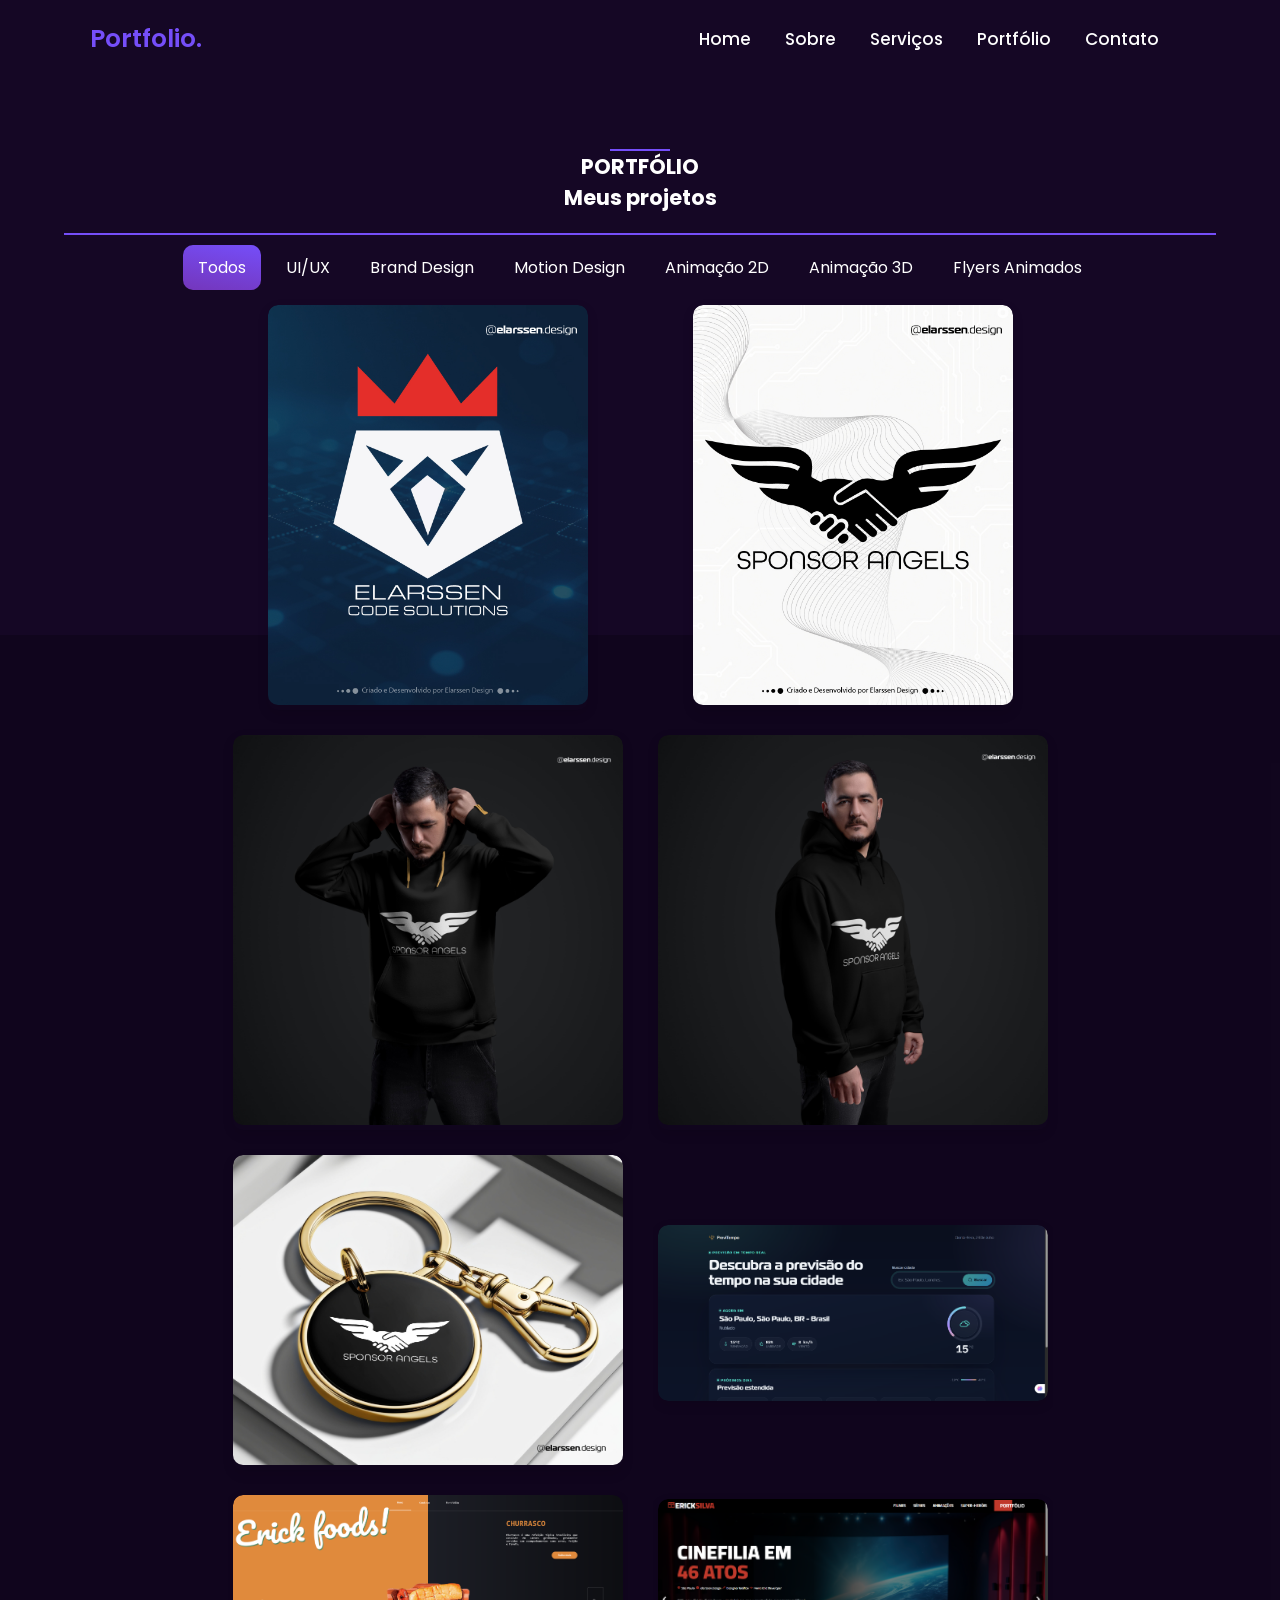
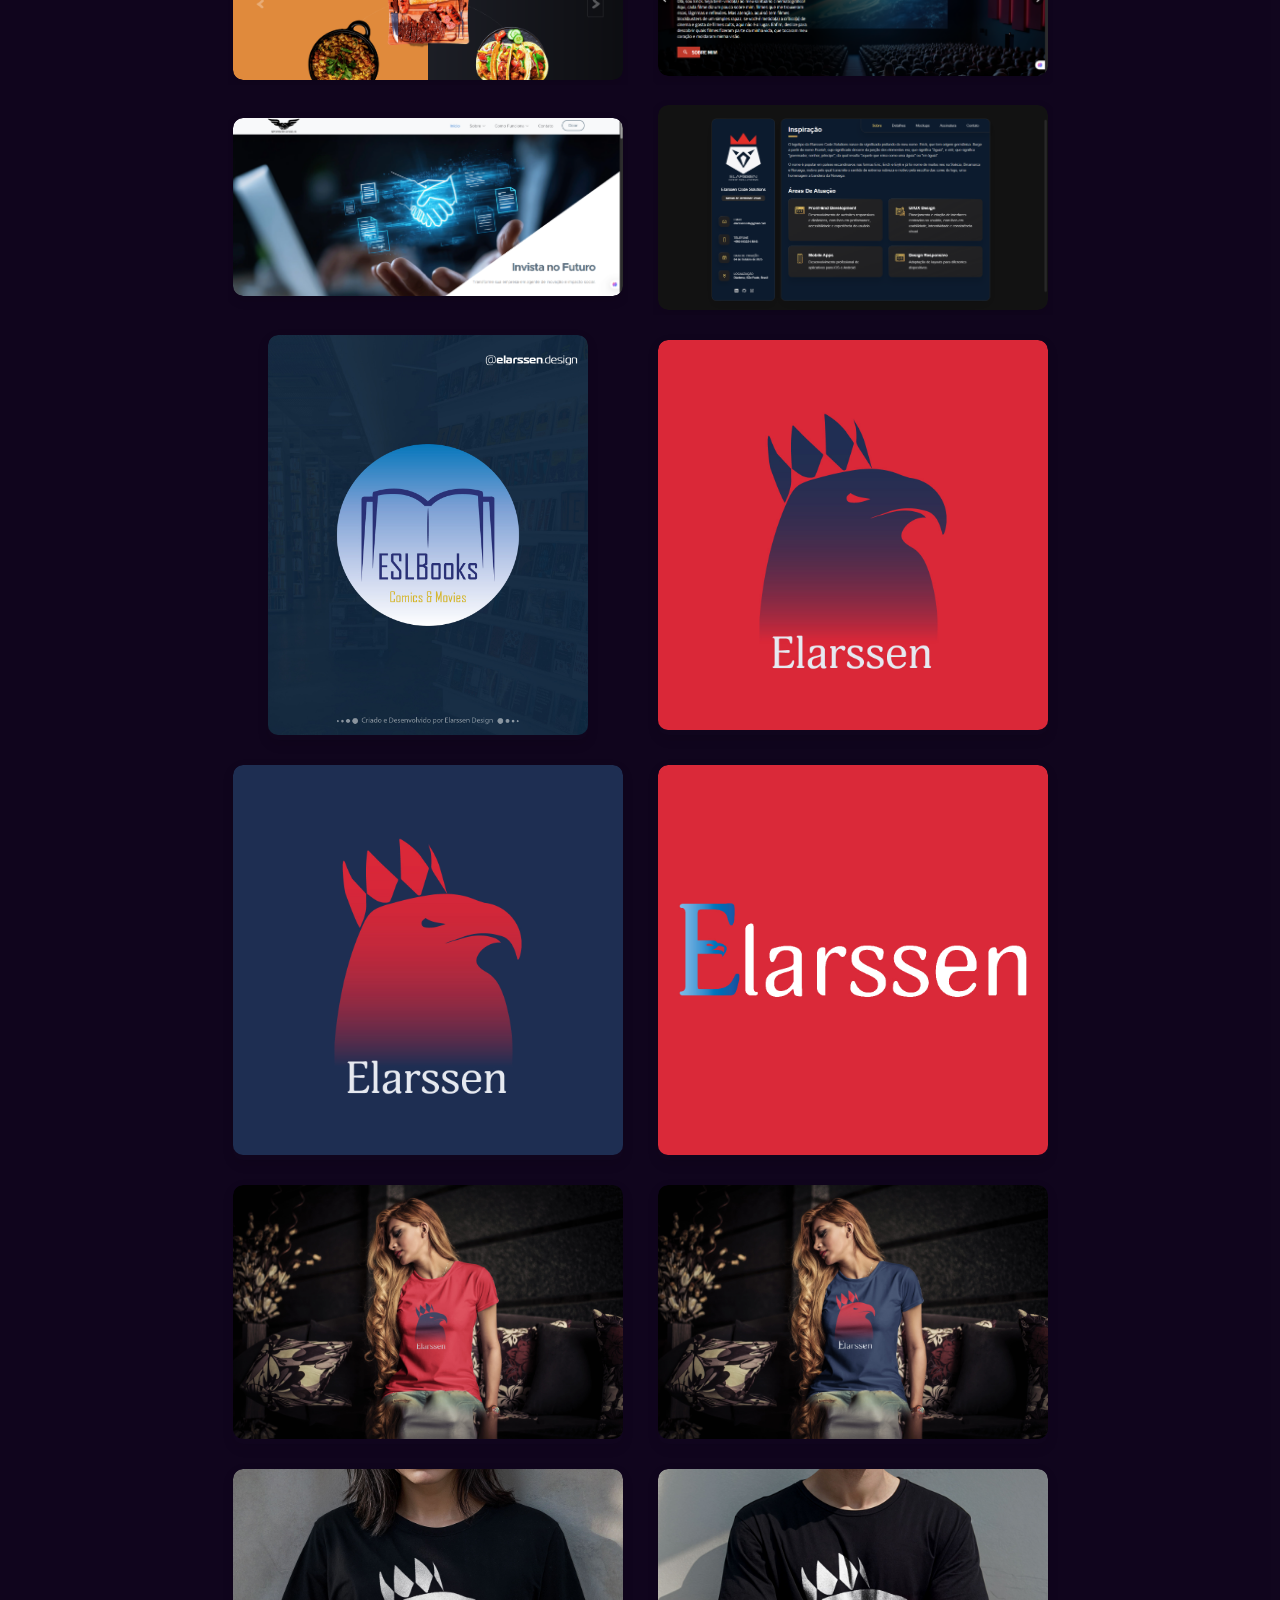
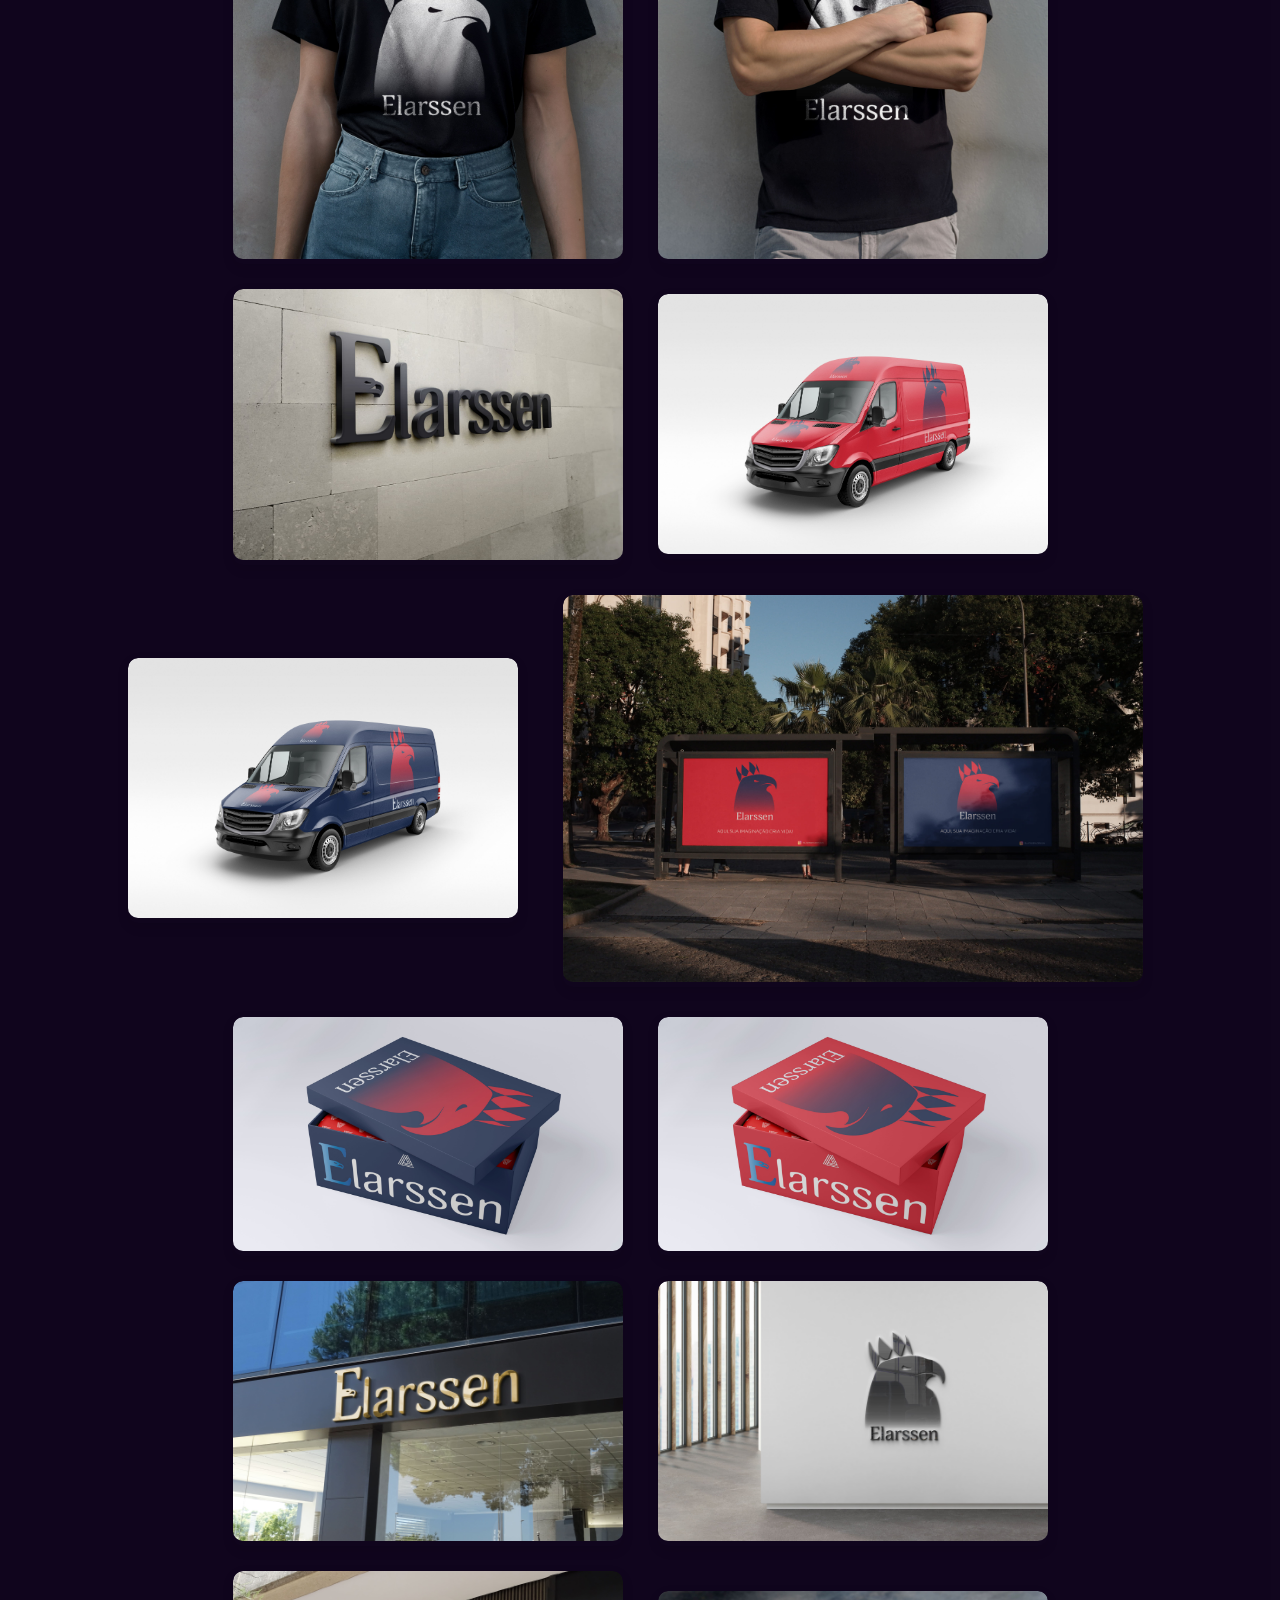
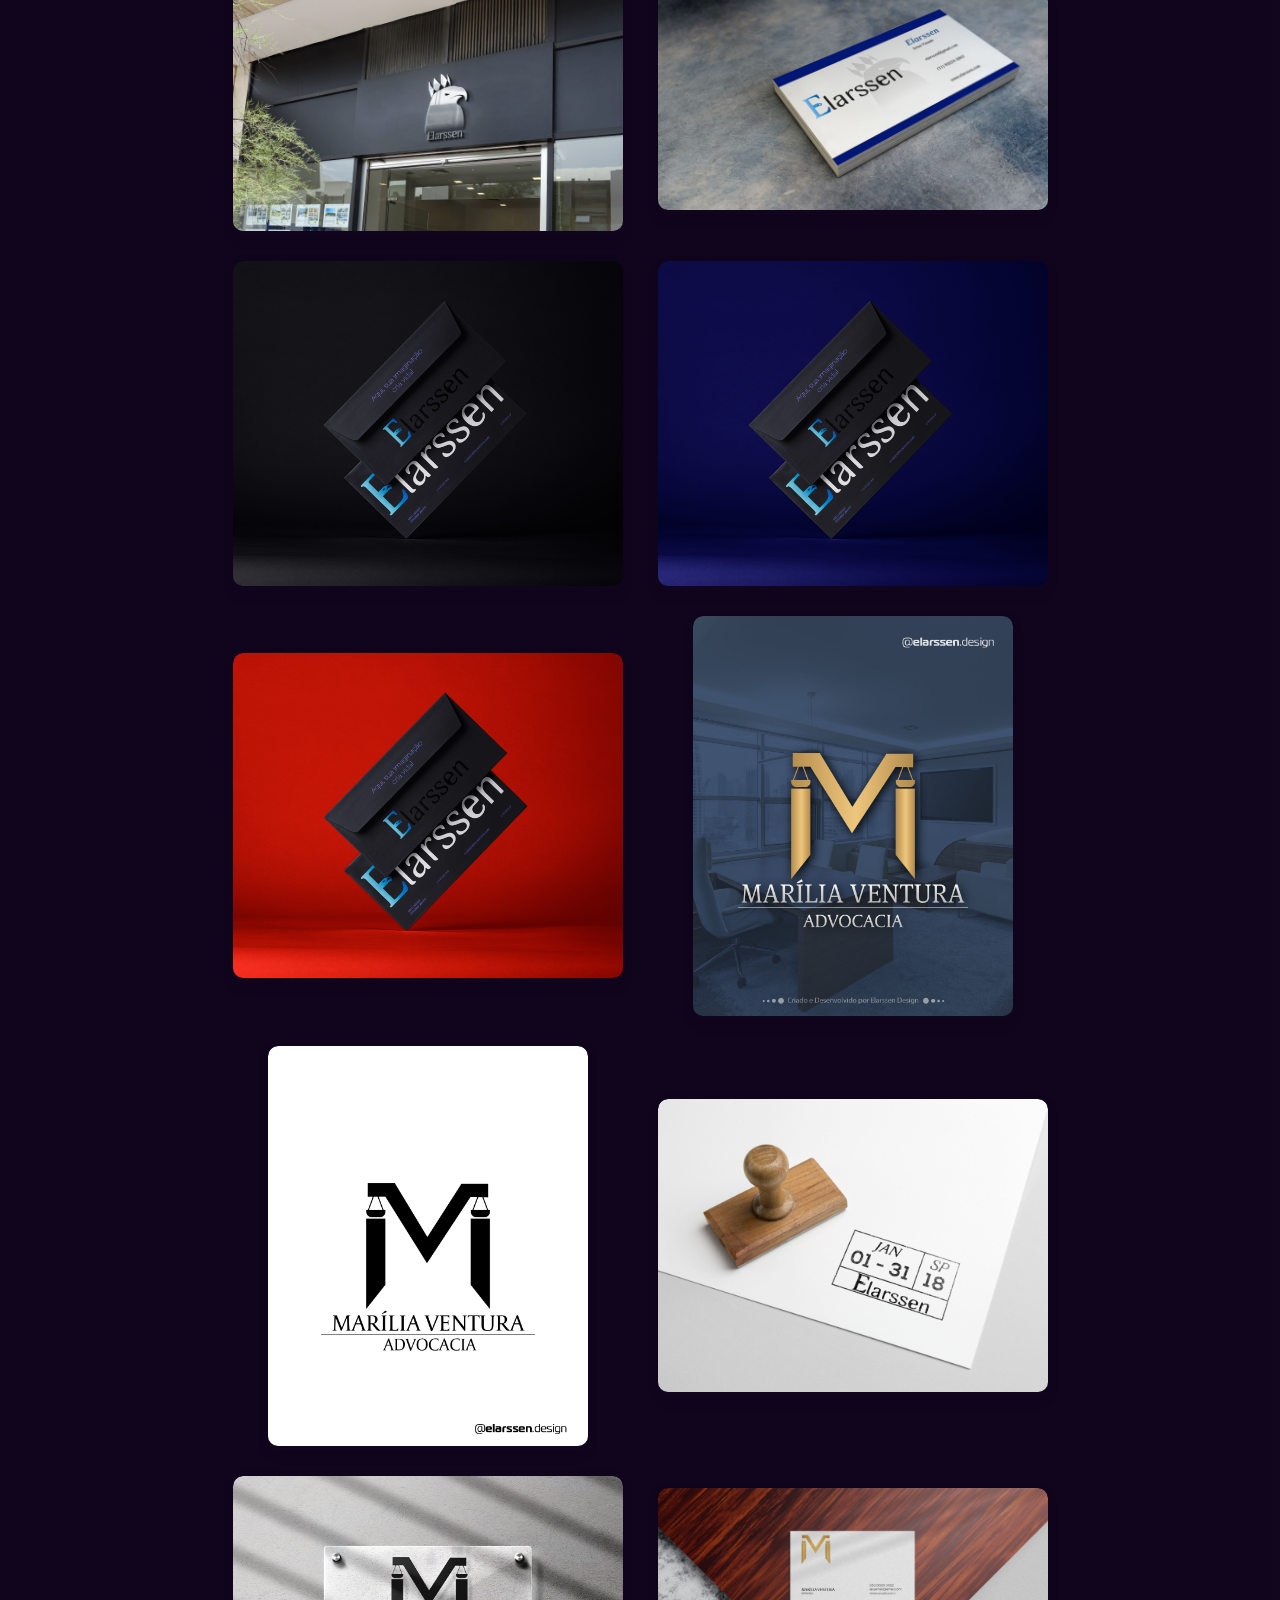
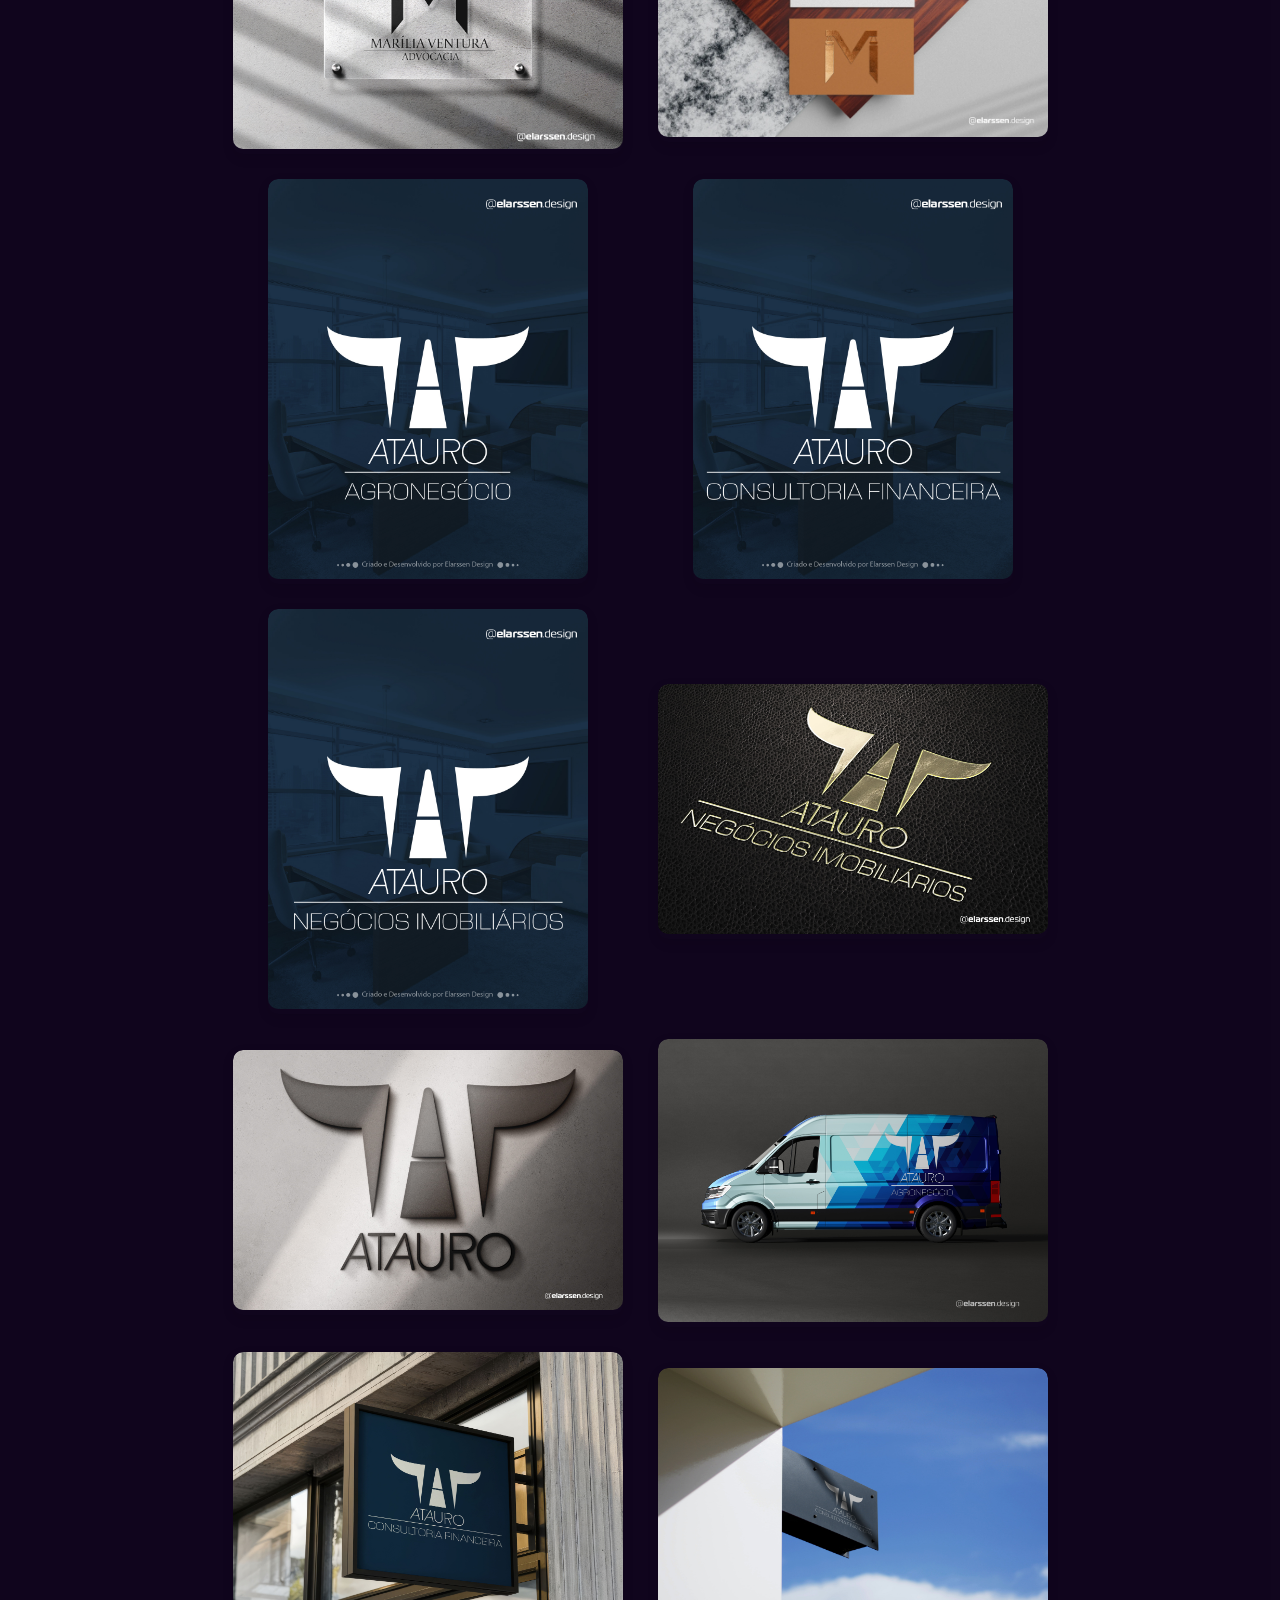
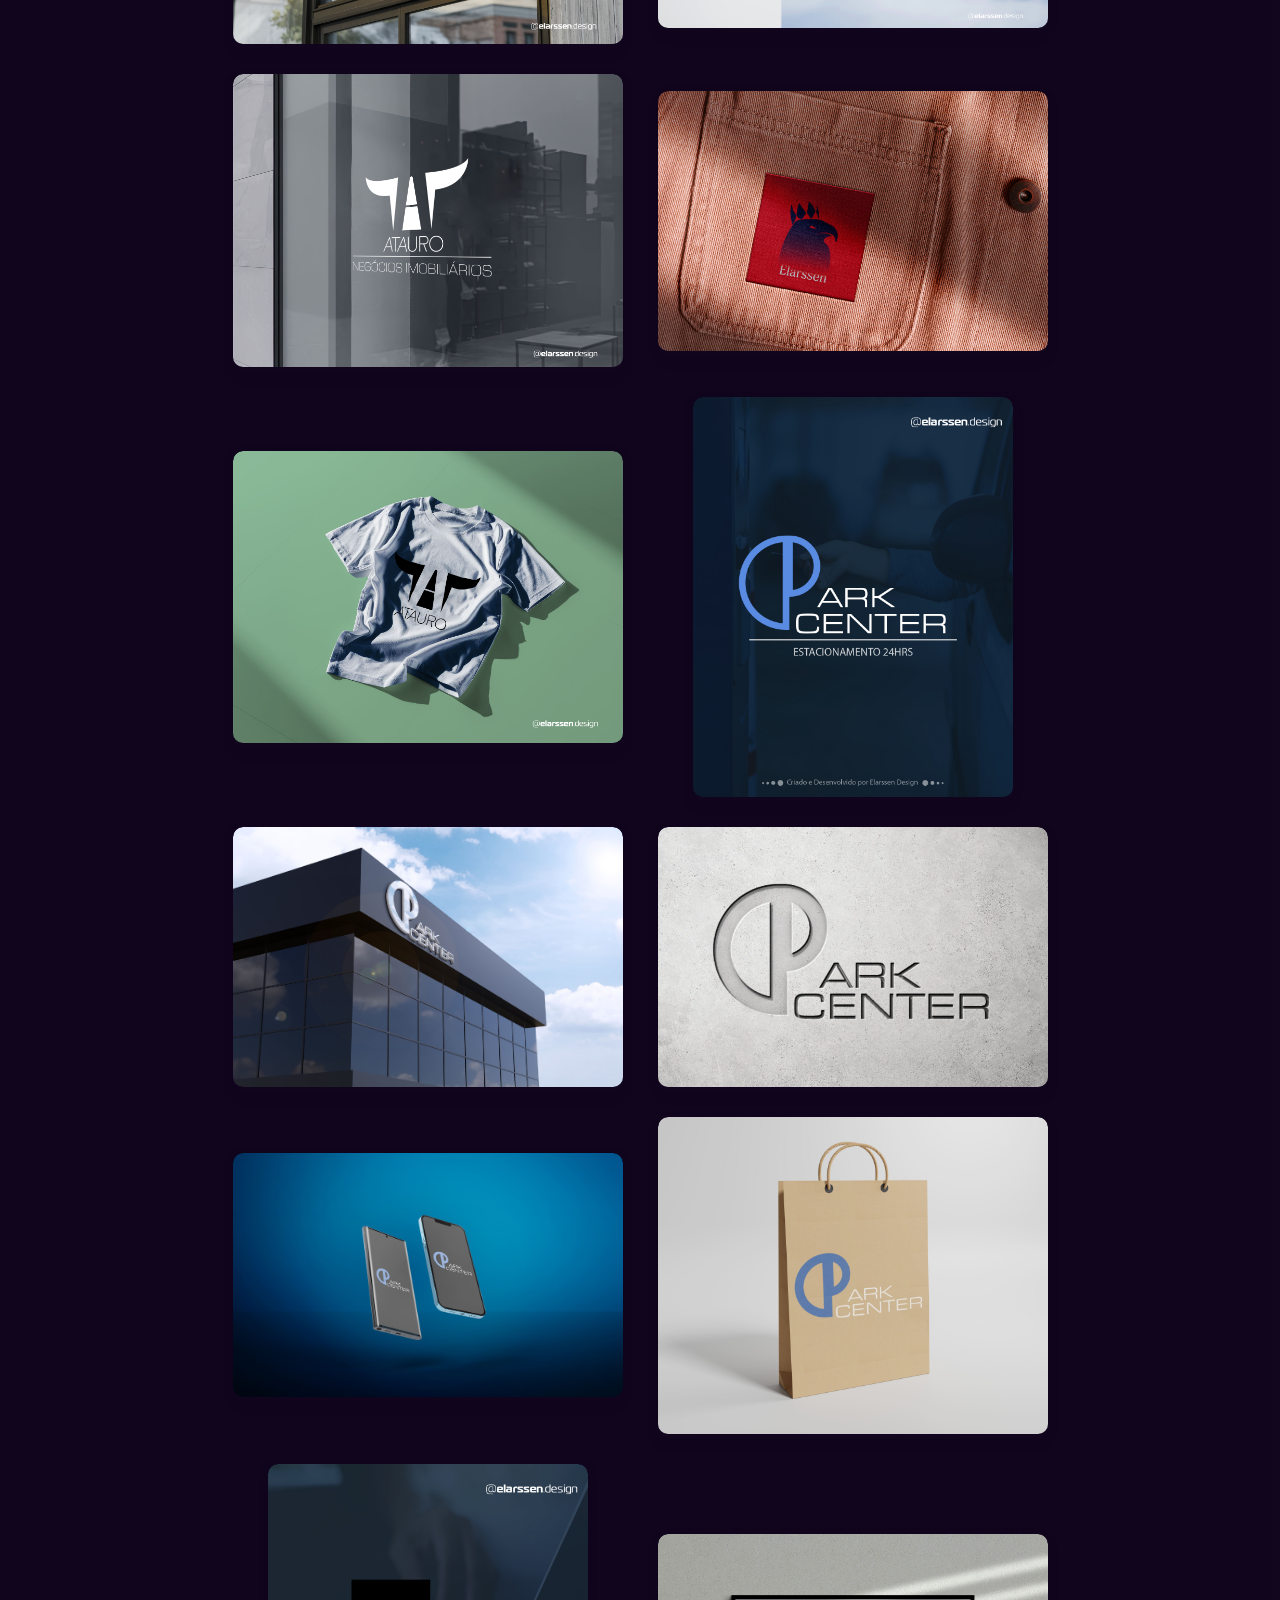
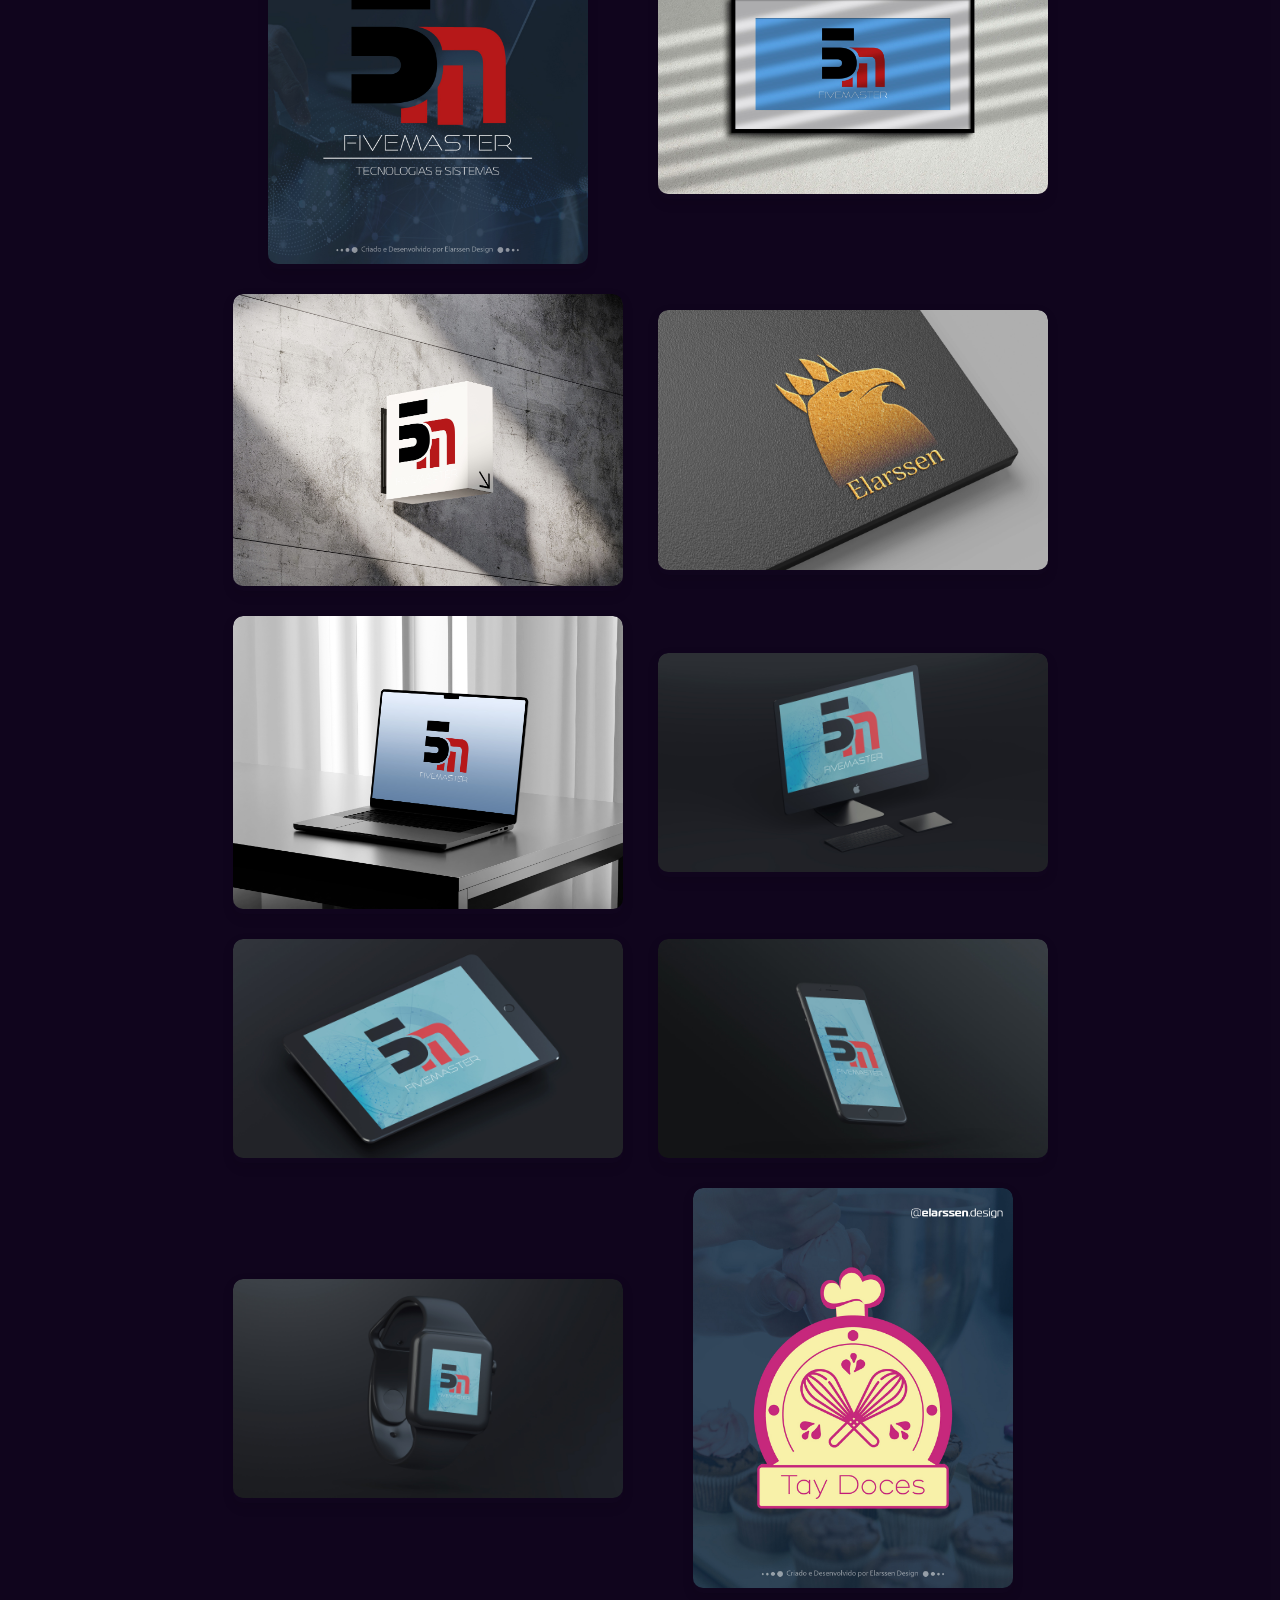
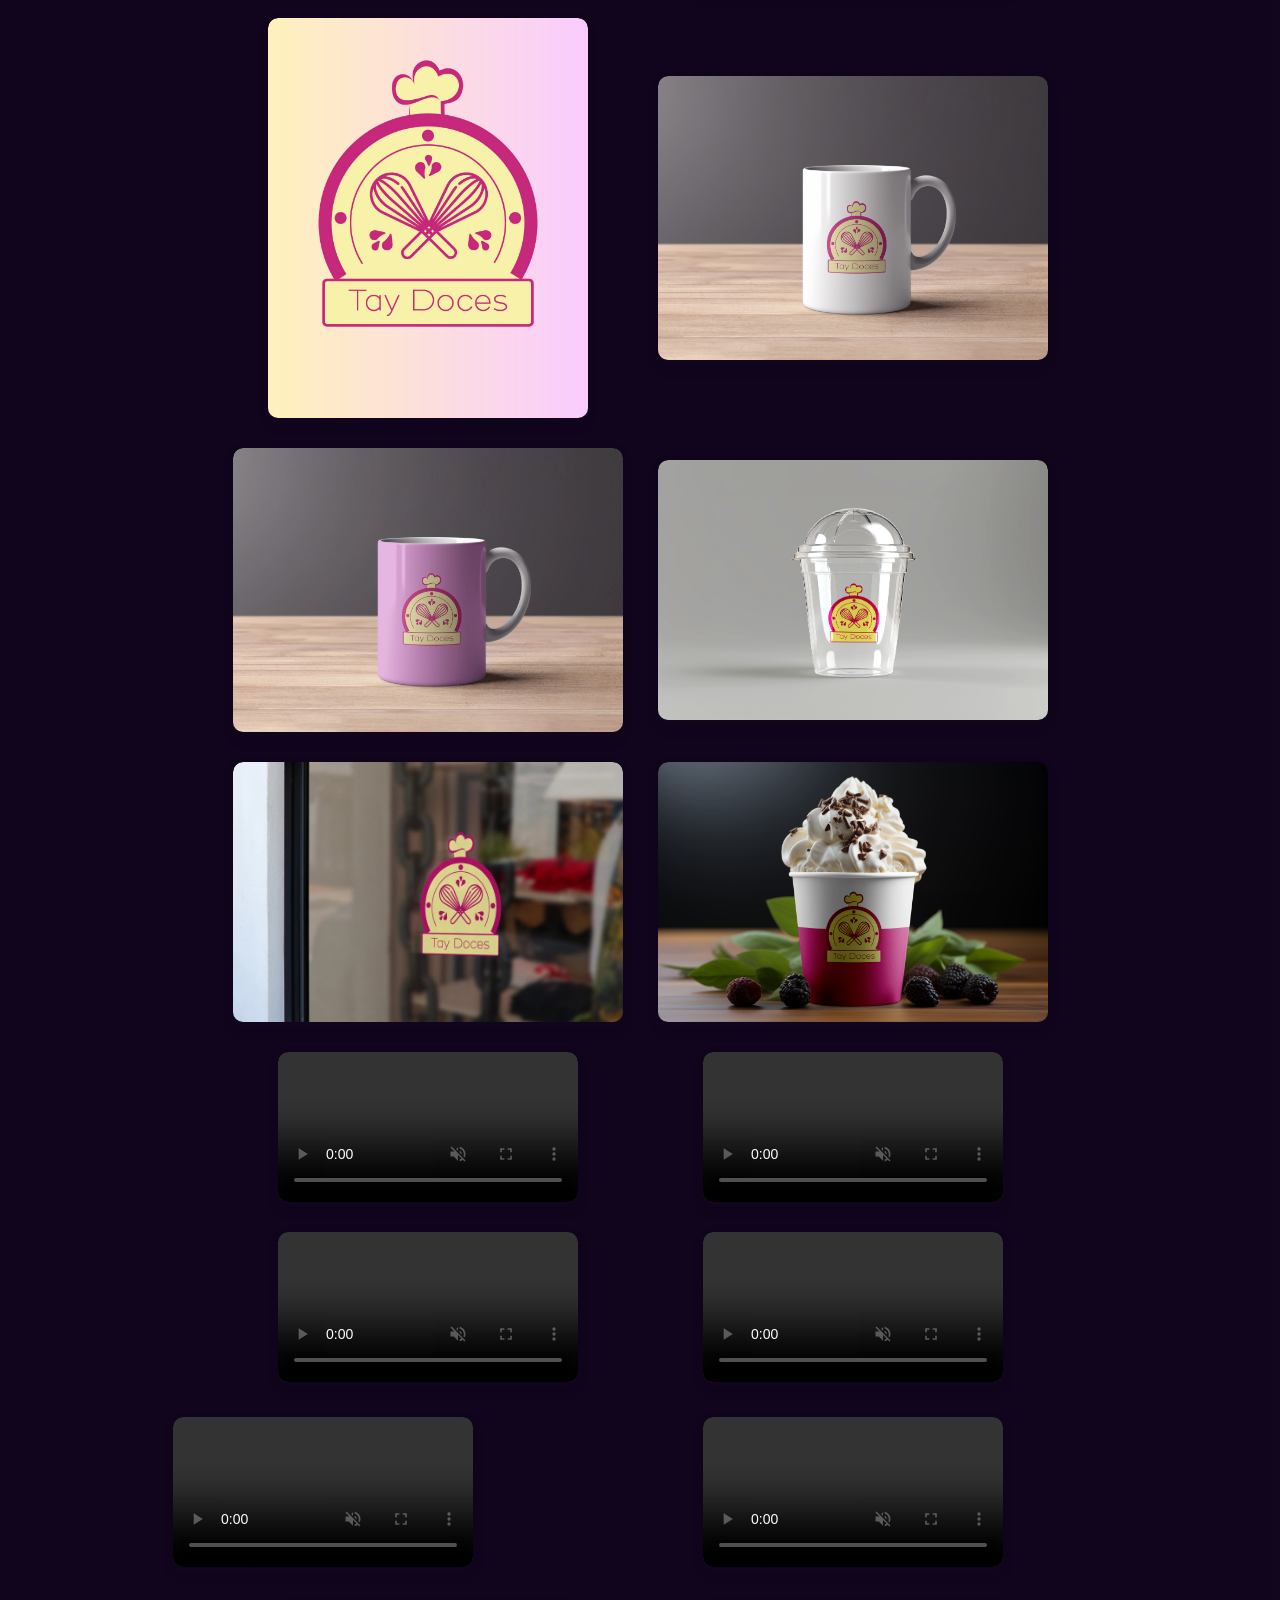
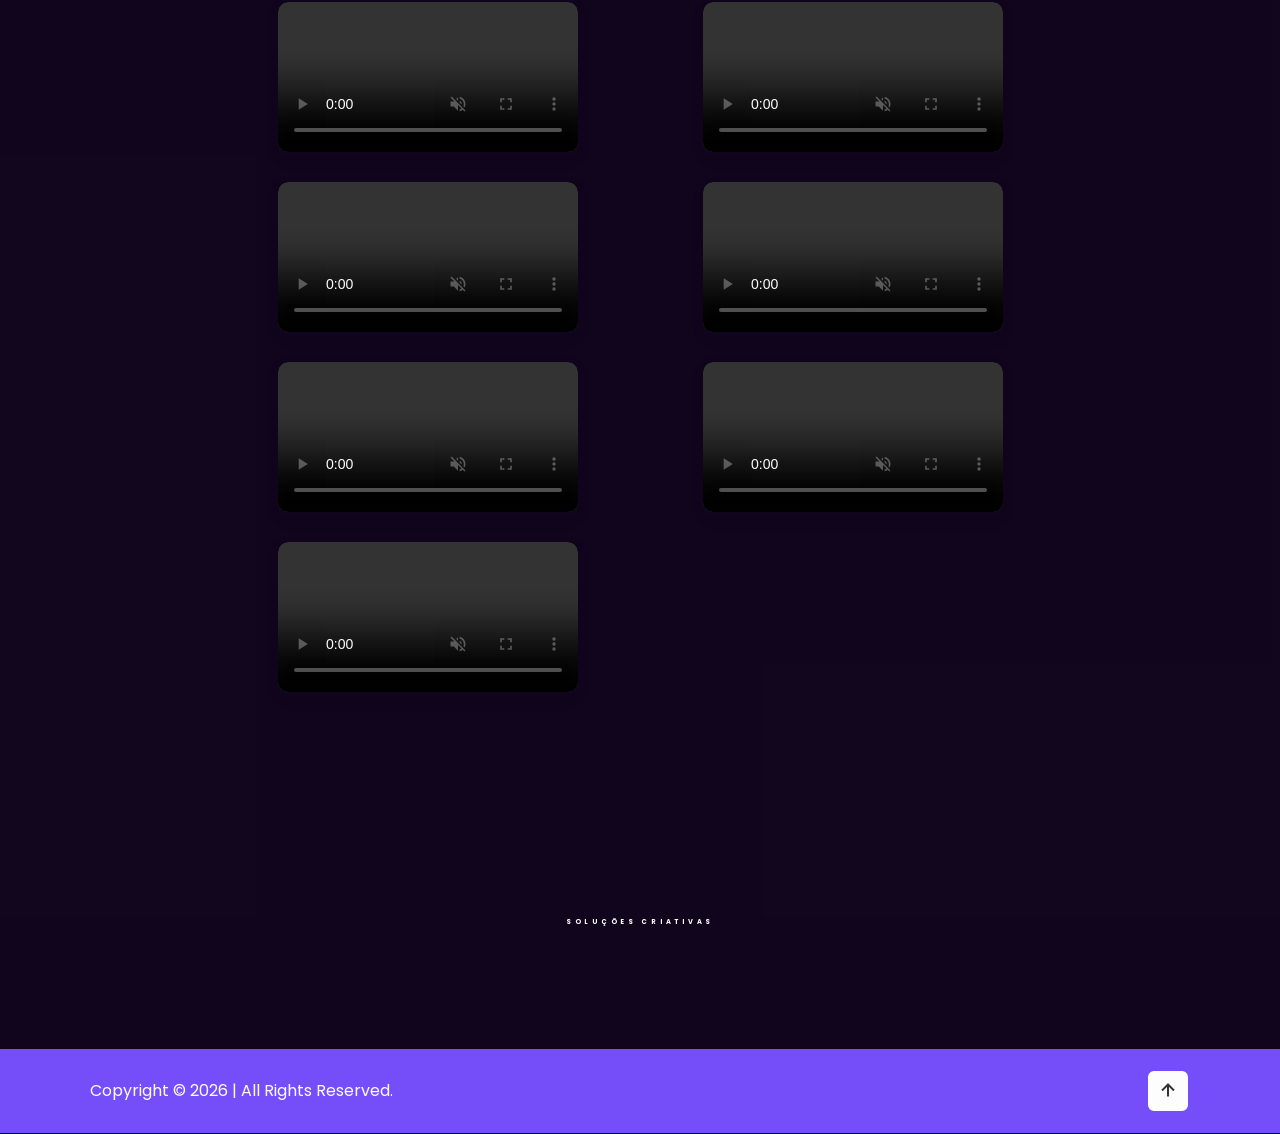
==== commit 330285a6: "Atualização de portfólio com novo projeto de clima." ====
--- a/portfolio.html
+++ b/portfolio.html
@@ -16,7 +16,7 @@
         <link rel="stylesheet" href="css/style-portfolio.css">
 
         <!-- favicon -->
-        <link rel="shortcut icon" href="images/elarssen_logo_principal_white.png" type="image/x-icon">
+        <link rel="shortcut icon" href="images/erick" type="image/x-icon">
     </head>
 <body>
 
@@ -89,6 +89,18 @@
                             </div>
 
                             <div class="w-33 portfolio-item">
+                                <a href="https://previtempo-six.vercel.app/" target="_blank">
+                                    <figure class="image-container">
+                                        <img src="images/previtempo-tela.png" alt="Foto do site">
+                                        <figcaption class="overlay">
+                                            <h3>Site de Previsão de Tempo</h3>
+                                            <p>Fiz esse site de previsão do tempo em tempo real para expor meus conhecimentos em React e Vite, junto com o básico em front-end (HTML/CSS/JavaScript), animações com GSAP e API de geolozalização.</p>
+                                        </figcaption>
+                                    </figure>
+                                </a>
+                            </div>
+
+                            <div class="w-33 portfolio-item">
                                 <a href="https://erickcomidas.netlify.app/" target="_blank">
                                     <figure class="image-container">
                                         <img src="images/erick-comidas.png" alt="Foto do site">
@@ -388,6 +400,18 @@
                 <div id="ui_ux" class="tabcontent">
                     <div class="flex flex-center">
                         <div class="flex w-100 wrap">
+
+                            <div class="w-66 portfolio-item">
+                                <a href="https://previtempo-six.vercel.app/" target="_blank">
+                                    <figure class="image-container">
+                                        <img src="images/previtempo-tela.png" alt="Foto do site">
+                                        <figcaption class="overlay">
+                                            <h3>Site de Previsão de Tempo</h3>
+                                            <p>Fiz esse site de previsão do tempo em tempo real para expor meus conhecimentos em React e Vite, junto com o básico em front-end (HTML/CSS/JavaScript), animações com GSAP e API de geolozalização.</p>
+                                        </figcaption>
+                                    </figure>
+                                </a>
+                            </div>
                             
                             <div class="w-66 portfolio-item">
                                 <a href="https://erickcomidas.netlify.app/" target="_blank">
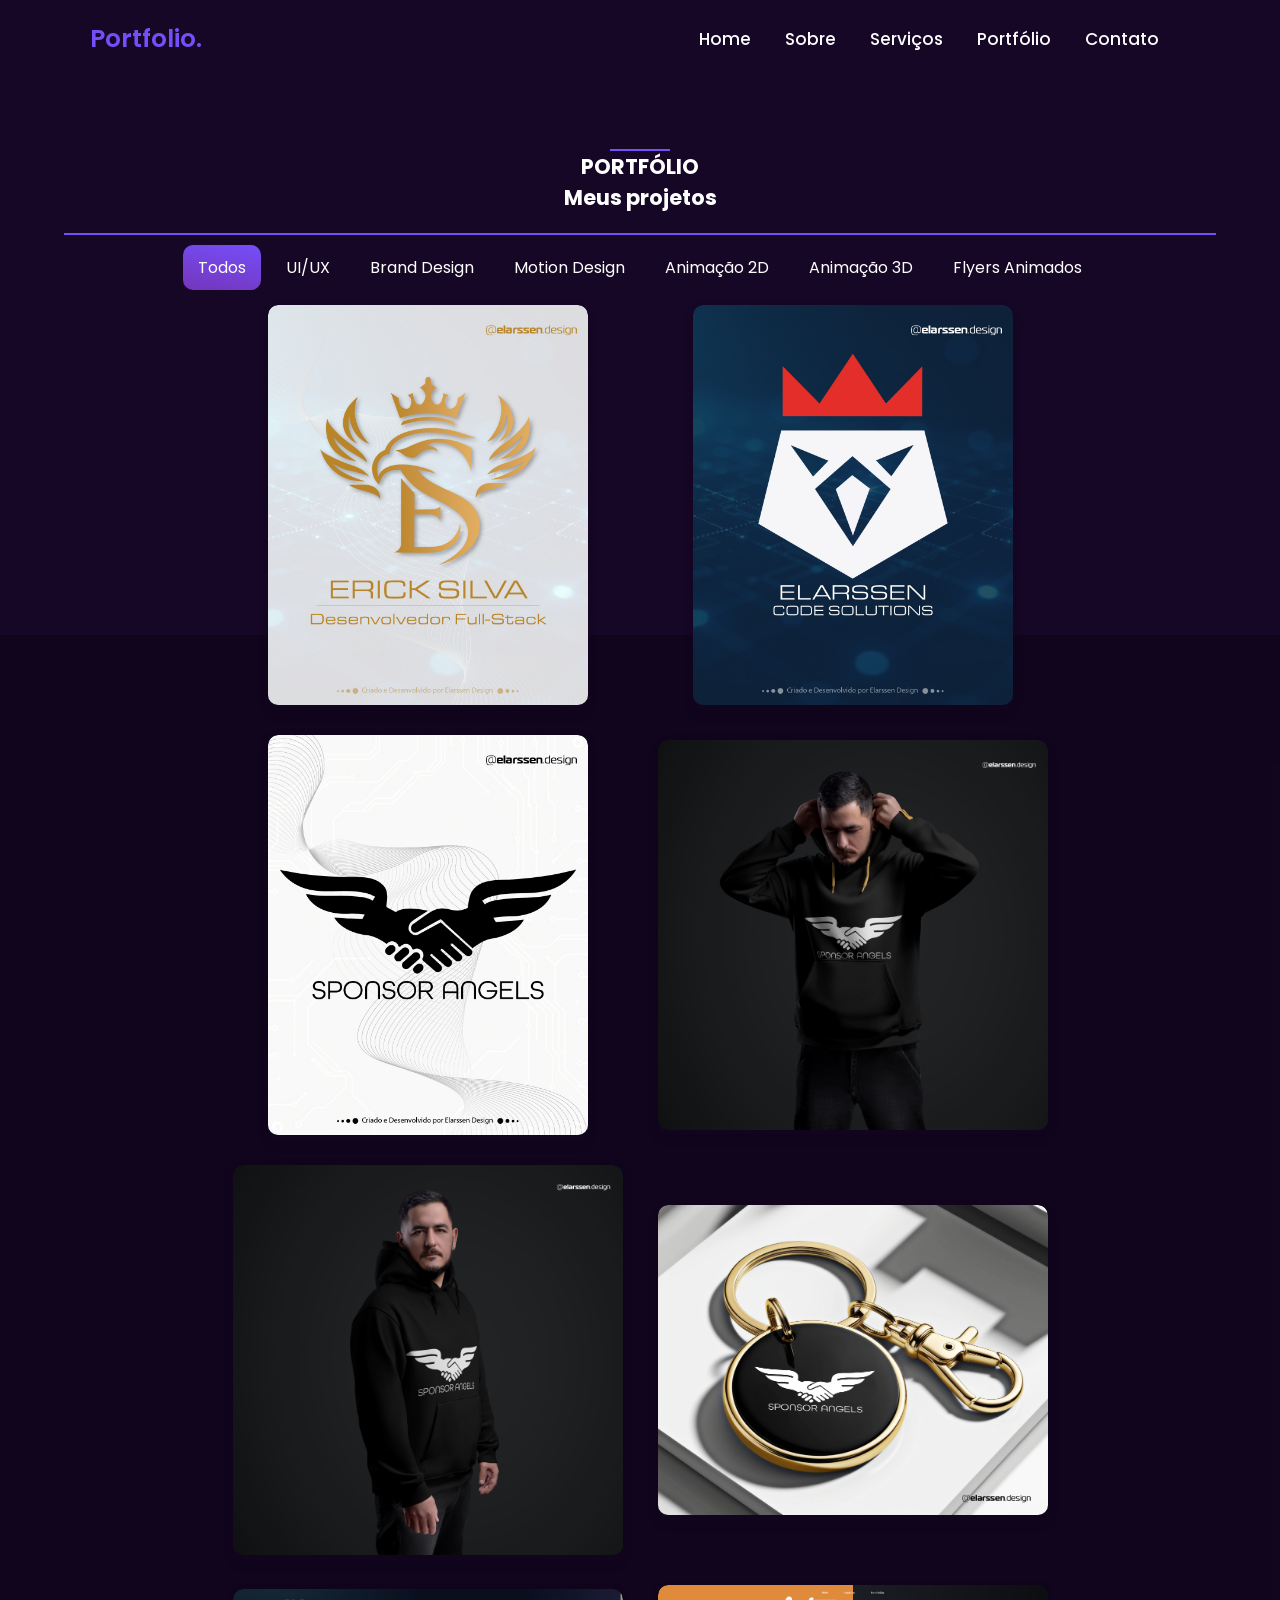
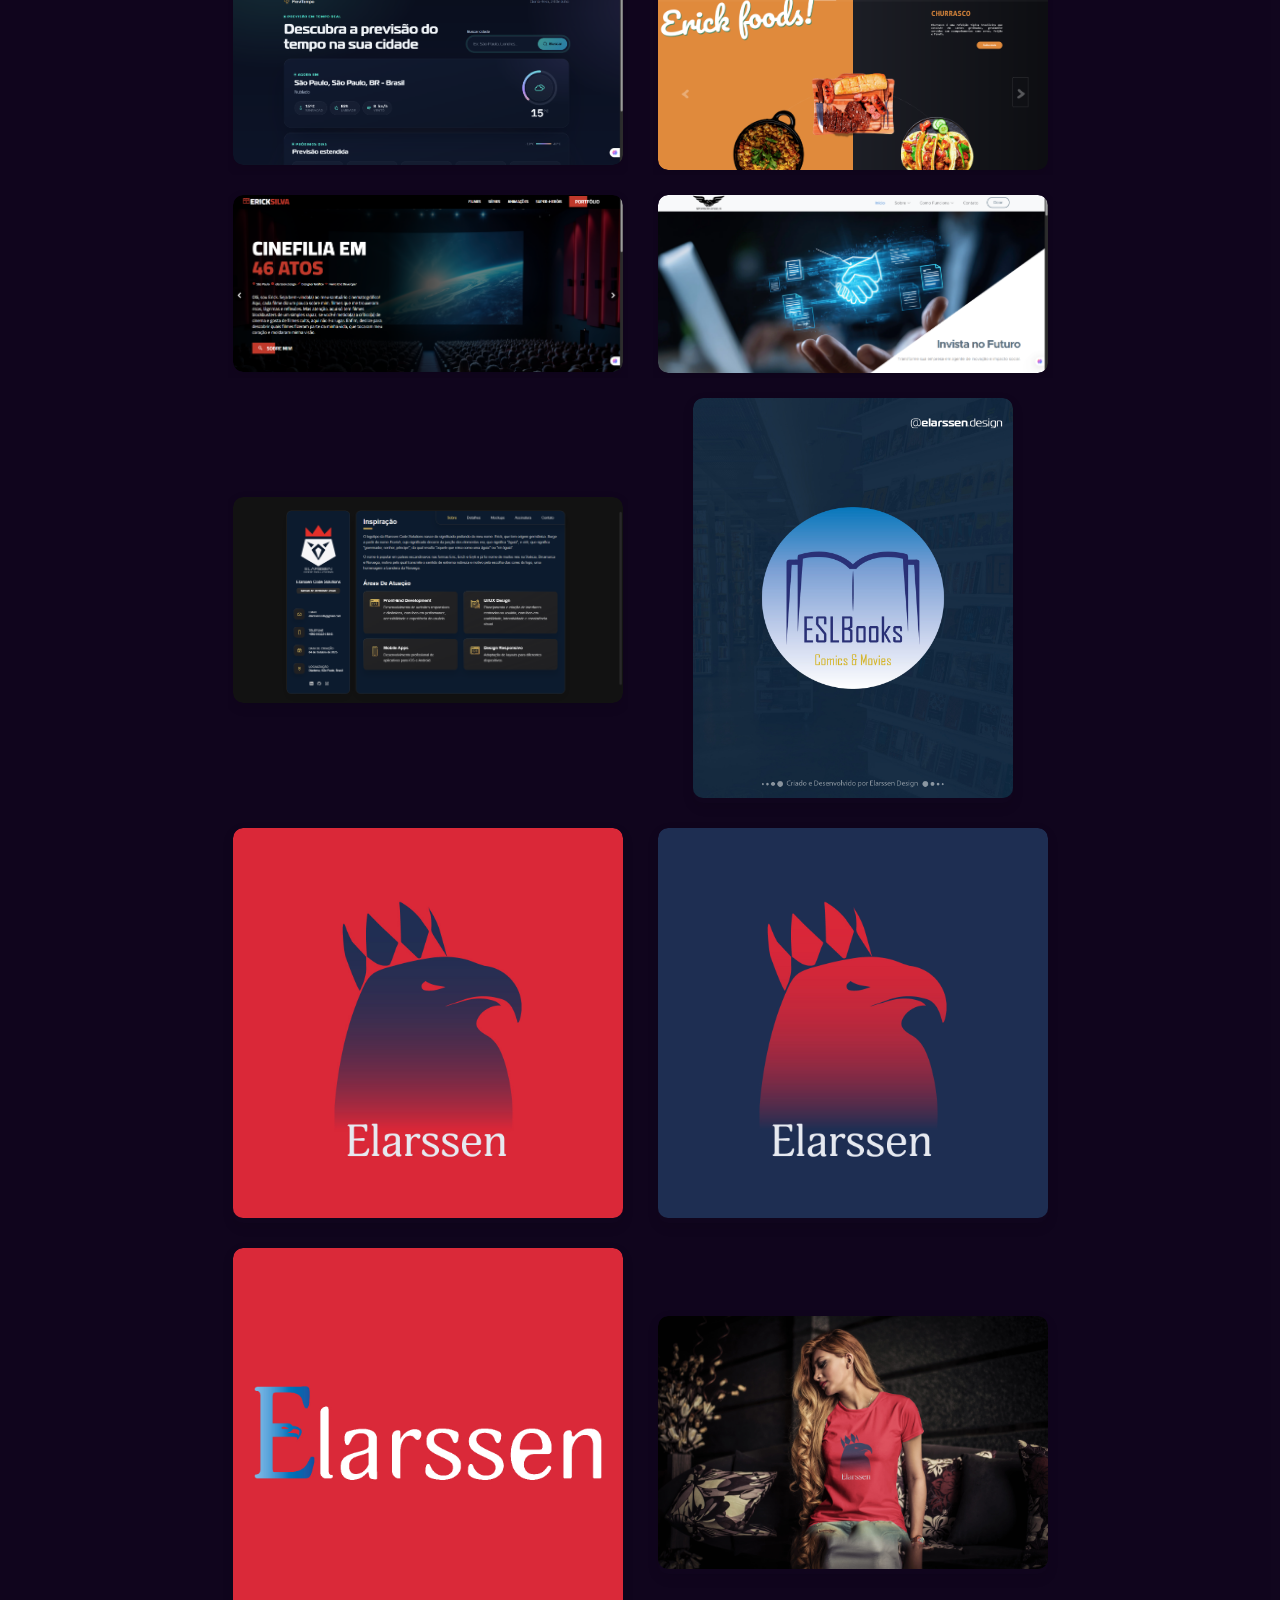
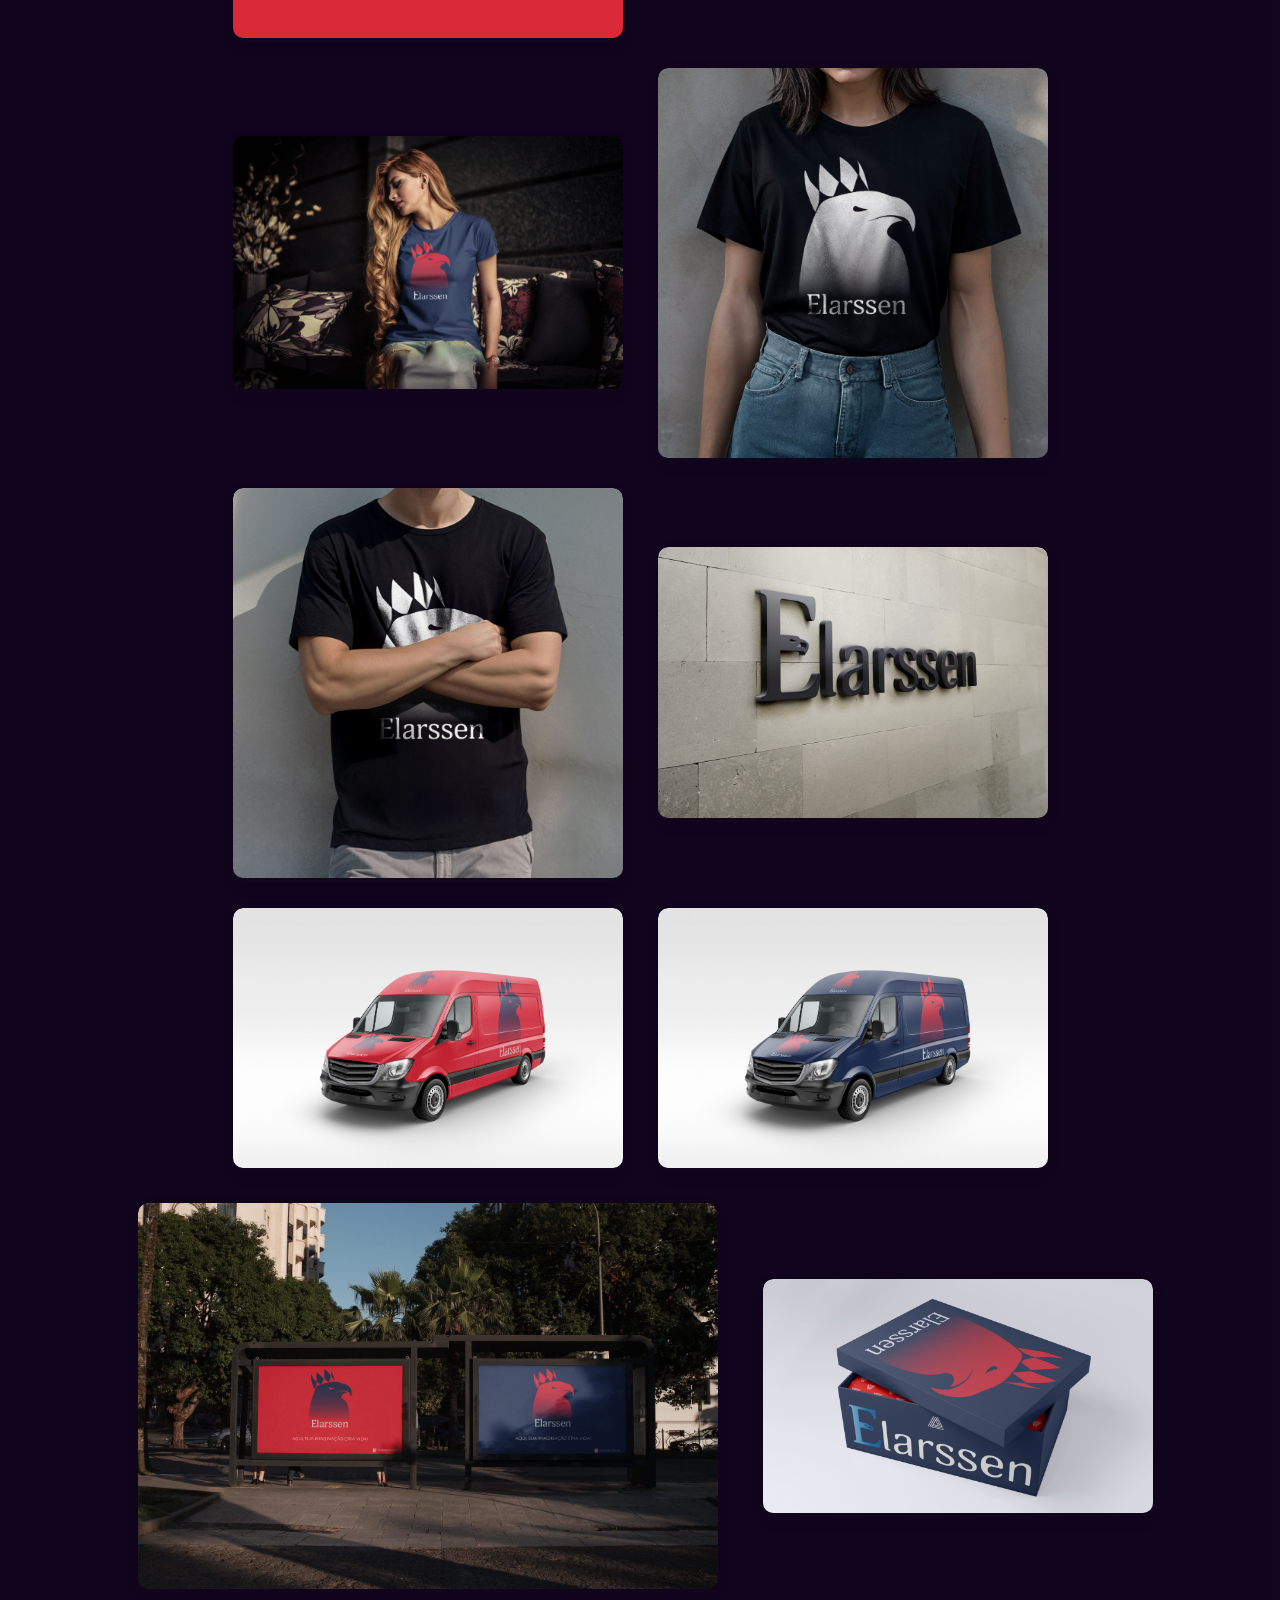
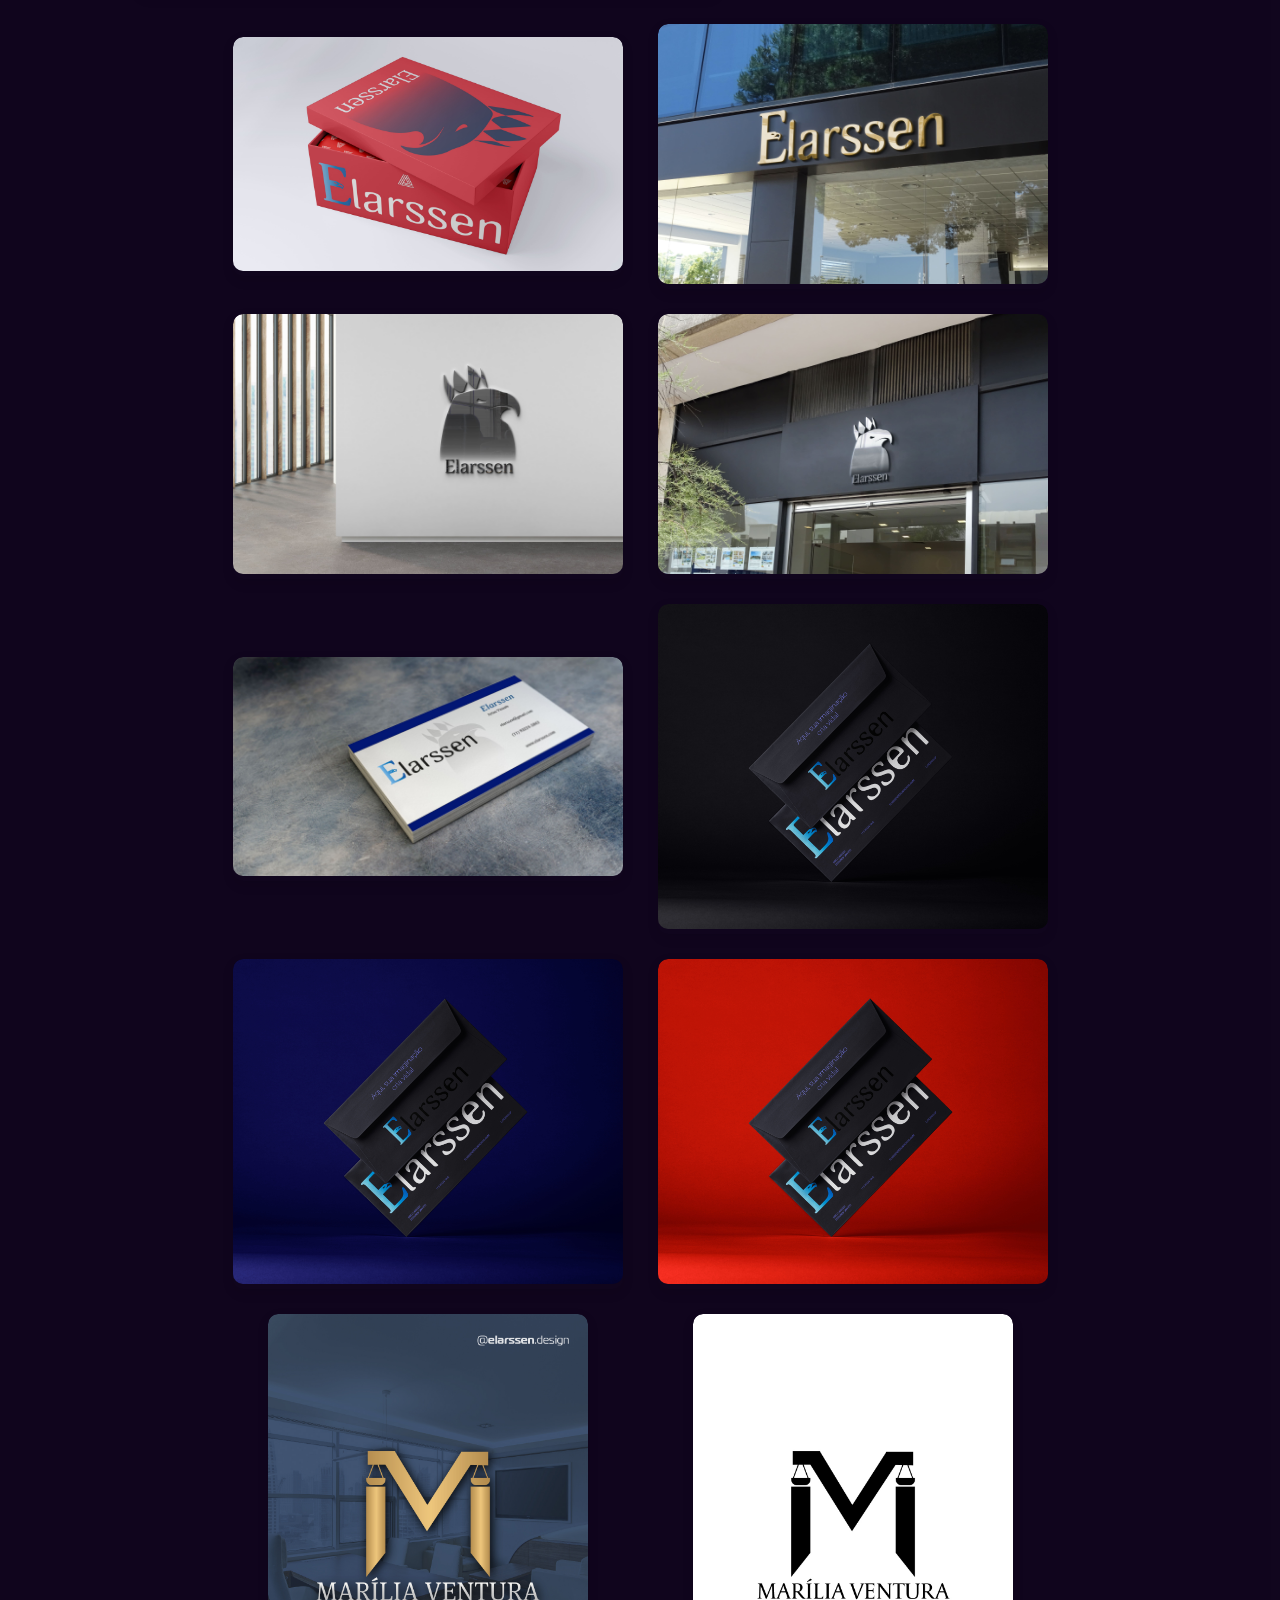
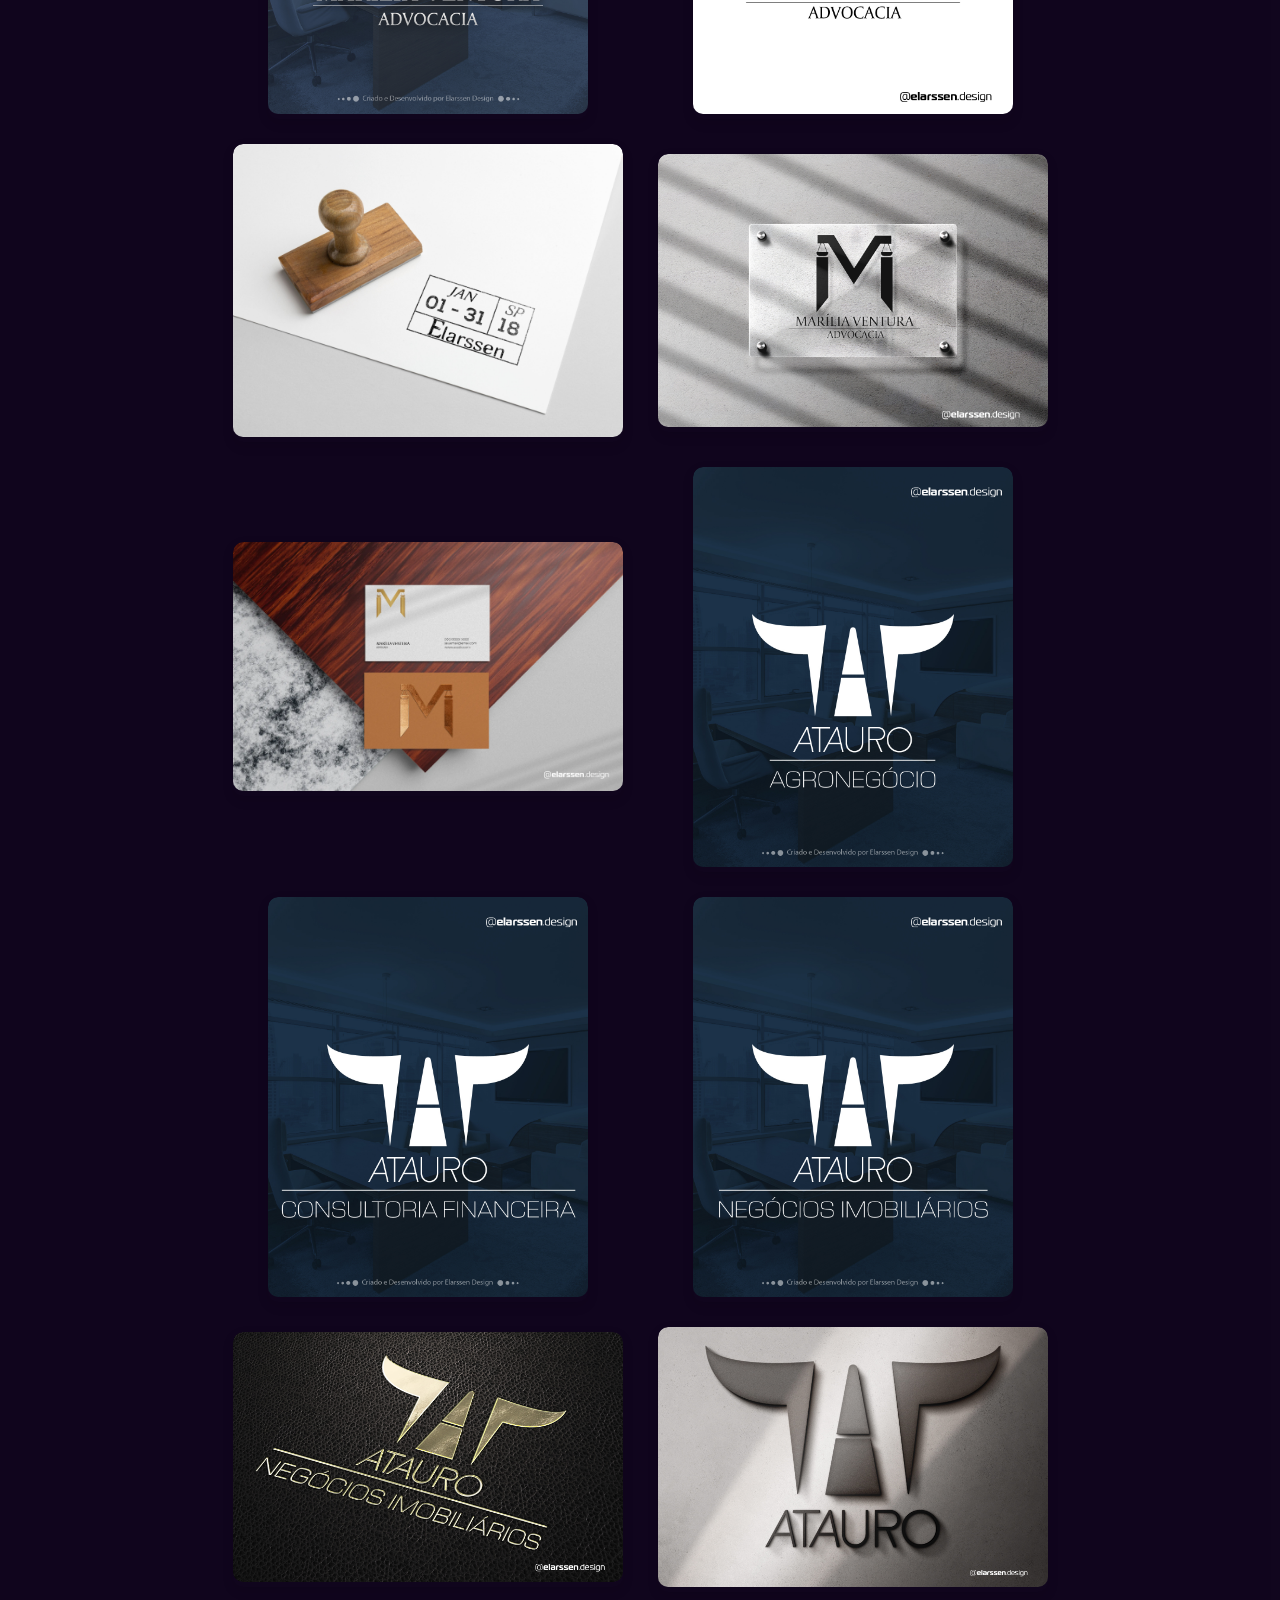
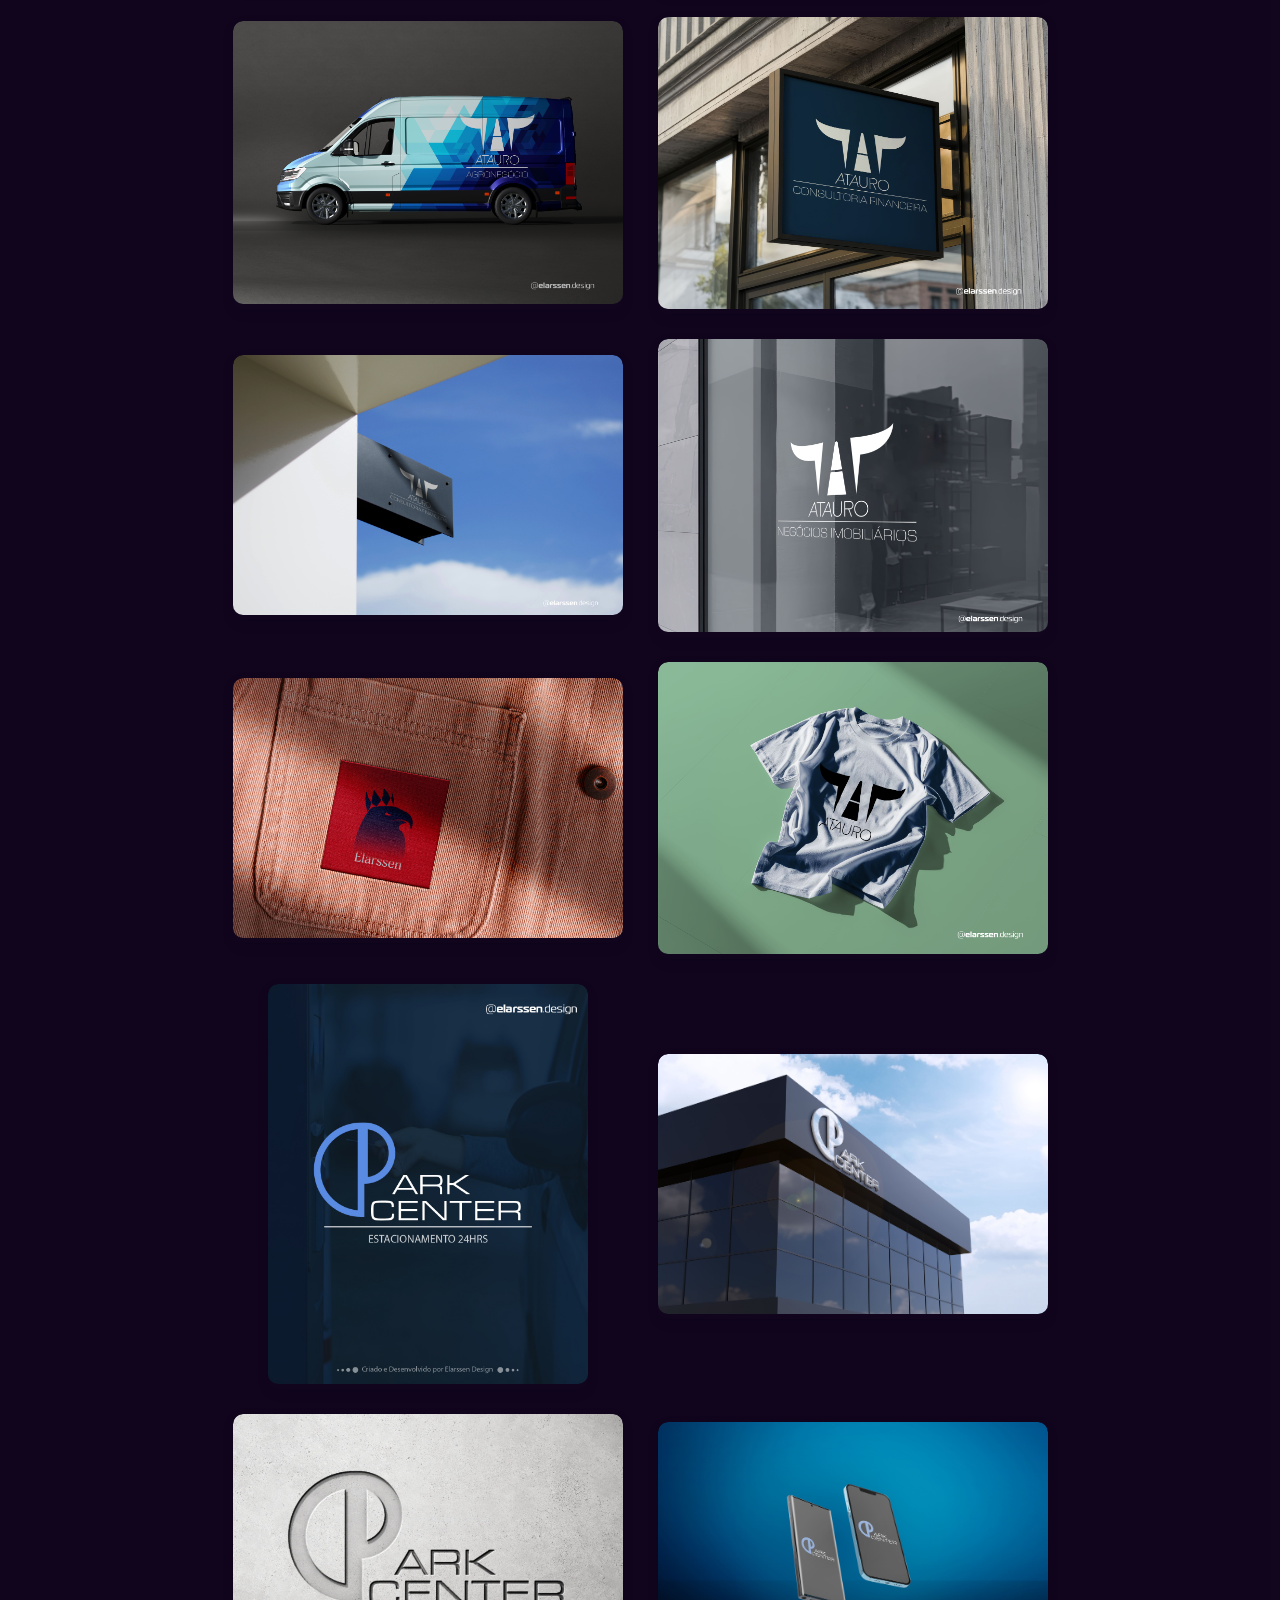
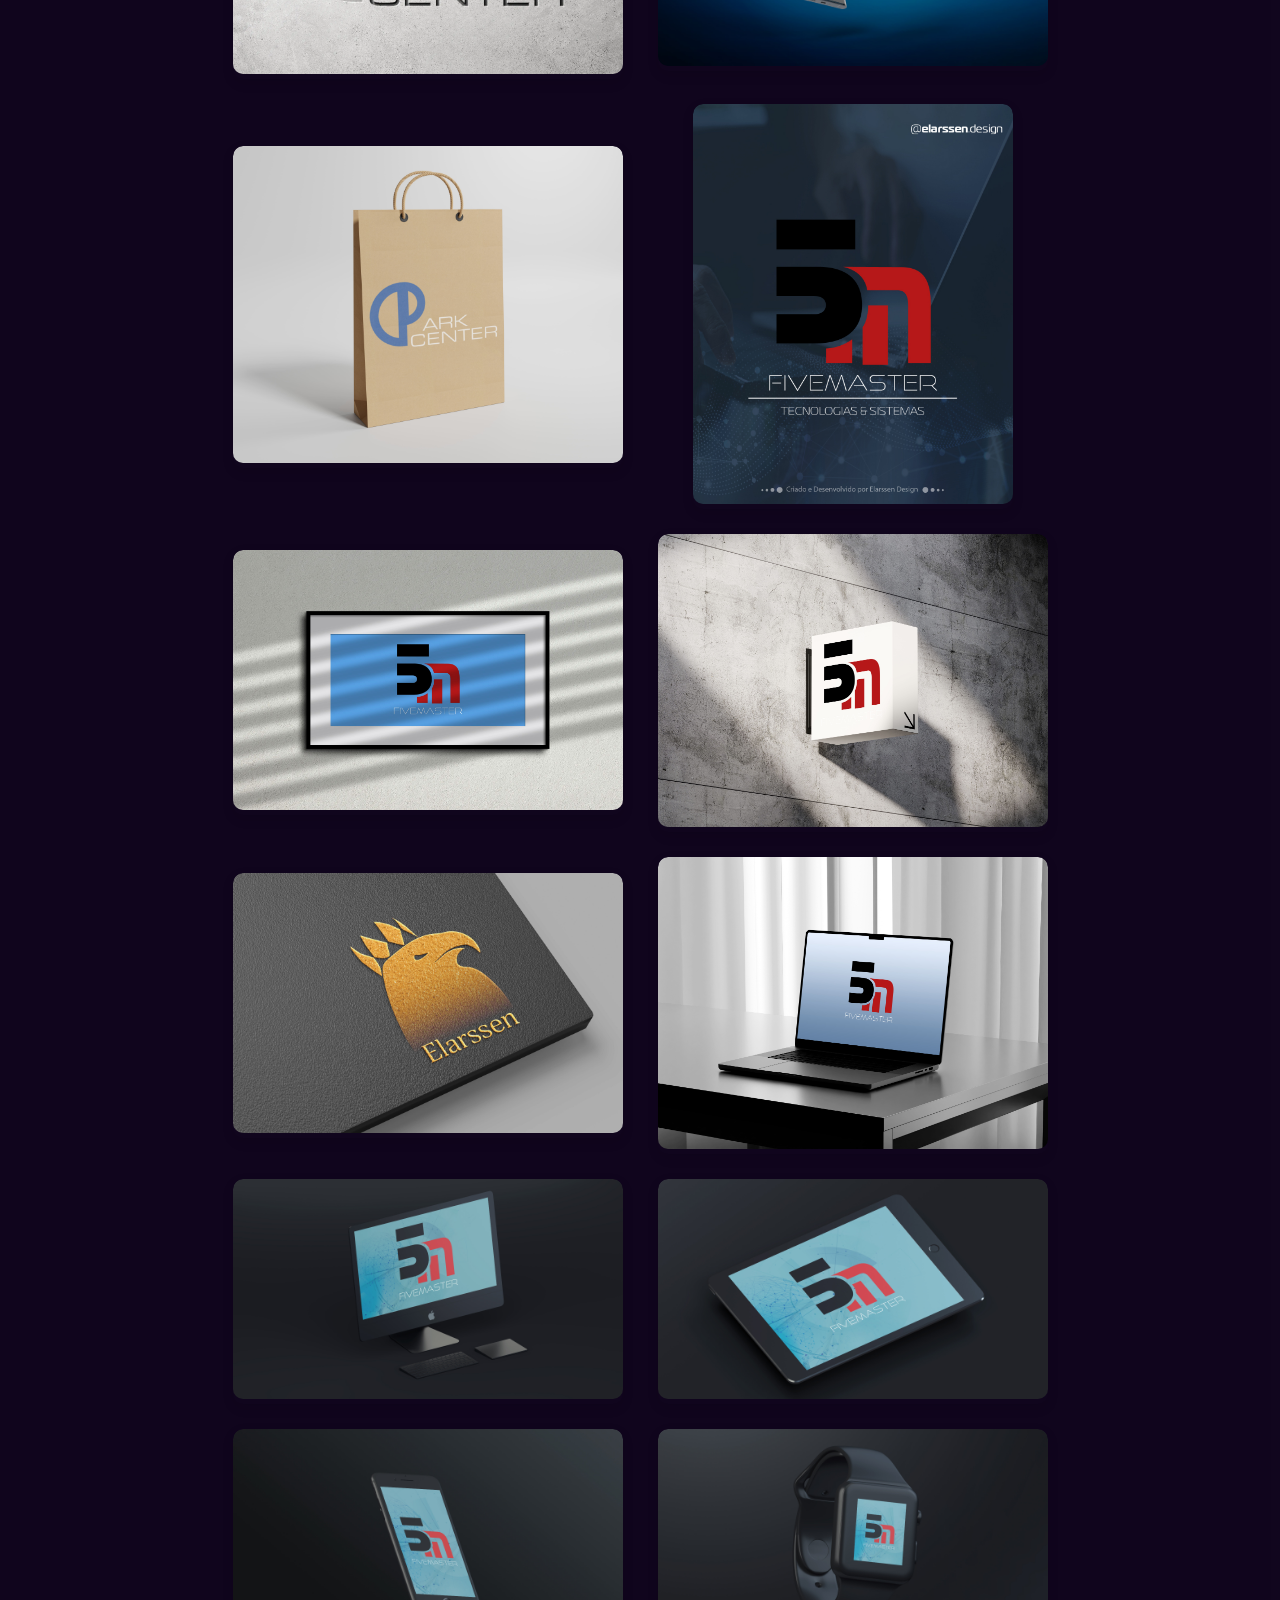
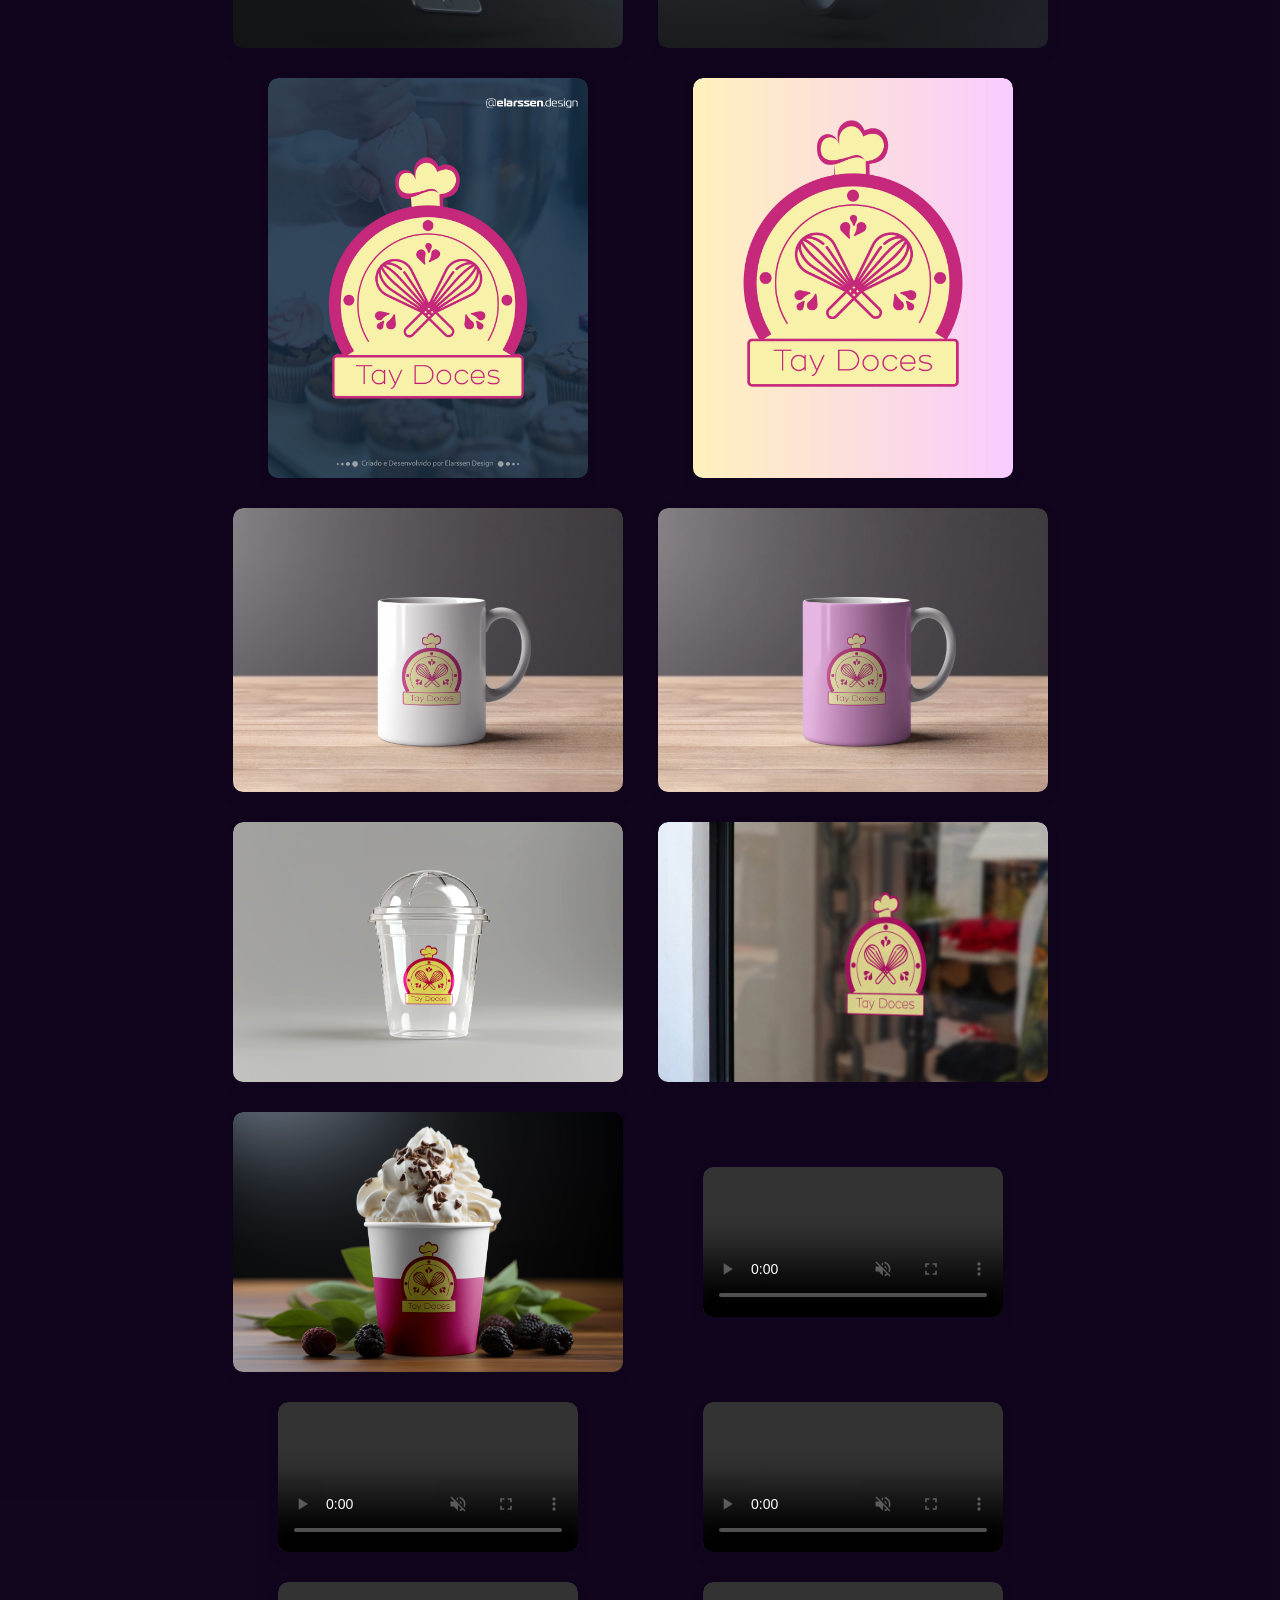
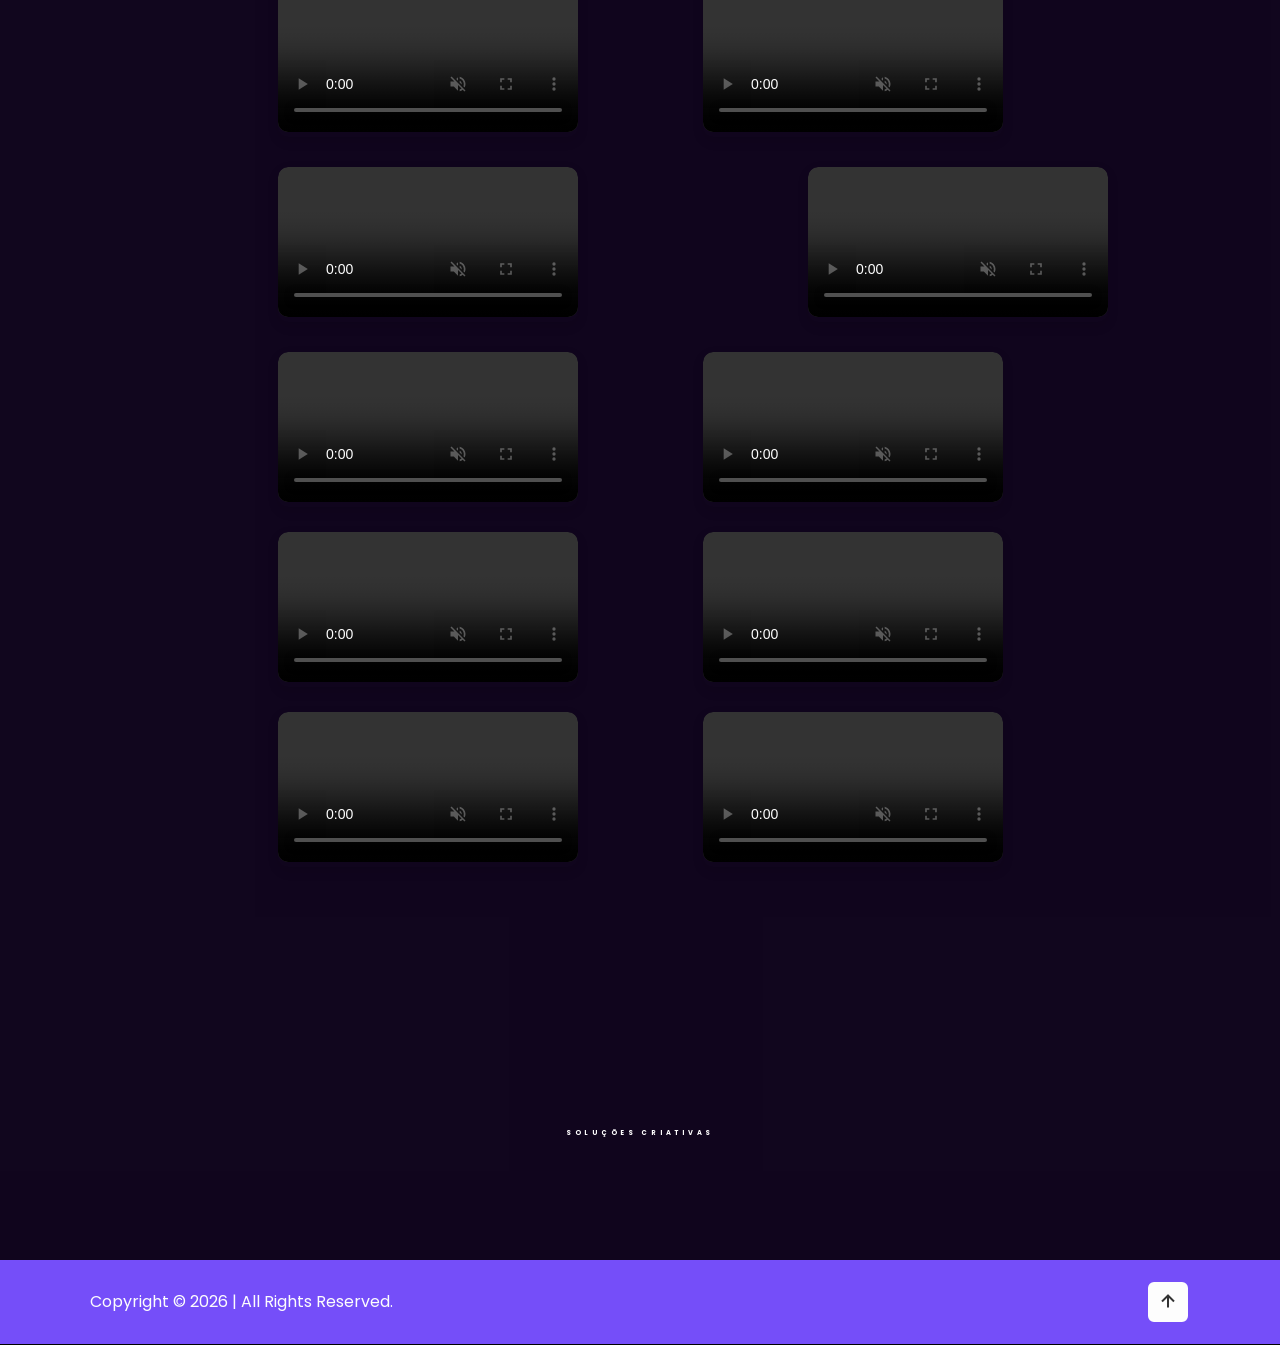
==== commit 0bee1eca: "Adição de novo projeto de Design." ====
--- a/portfolio.html
+++ b/portfolio.html
@@ -73,6 +73,9 @@
                     <div class="flex flex-center">
                         <div class="flex w-100">
                             <div class="w-33">
+                                <figure><img src="images/ErickSilva-Instagram.jpg" alt="Logo Erick Silva Dev"></figure>
+                            </div>
+                            <div class="w-33">
                                 <figure><img src="images/elarssen-code-solutions.jpg" alt="Logo Elarssen Code Solutions"></figure>
                             </div>
                             <div class="w-33">
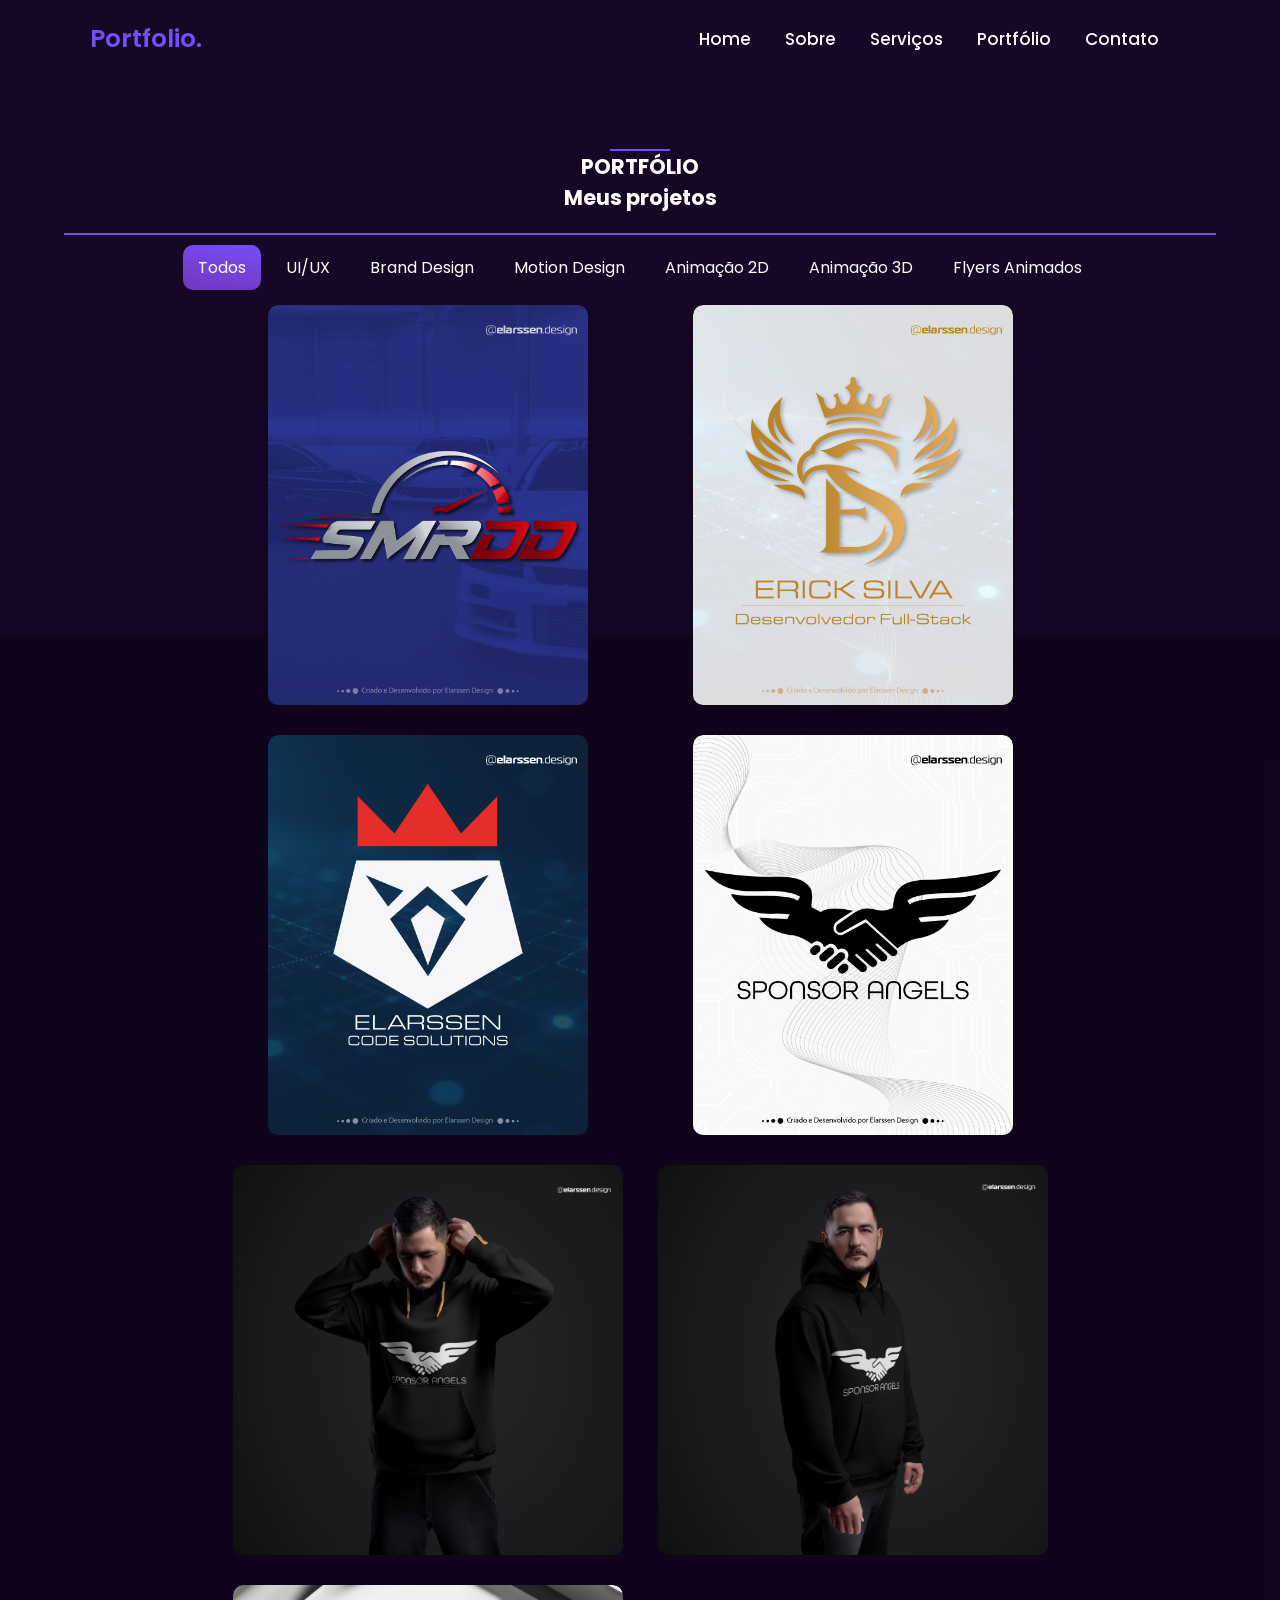
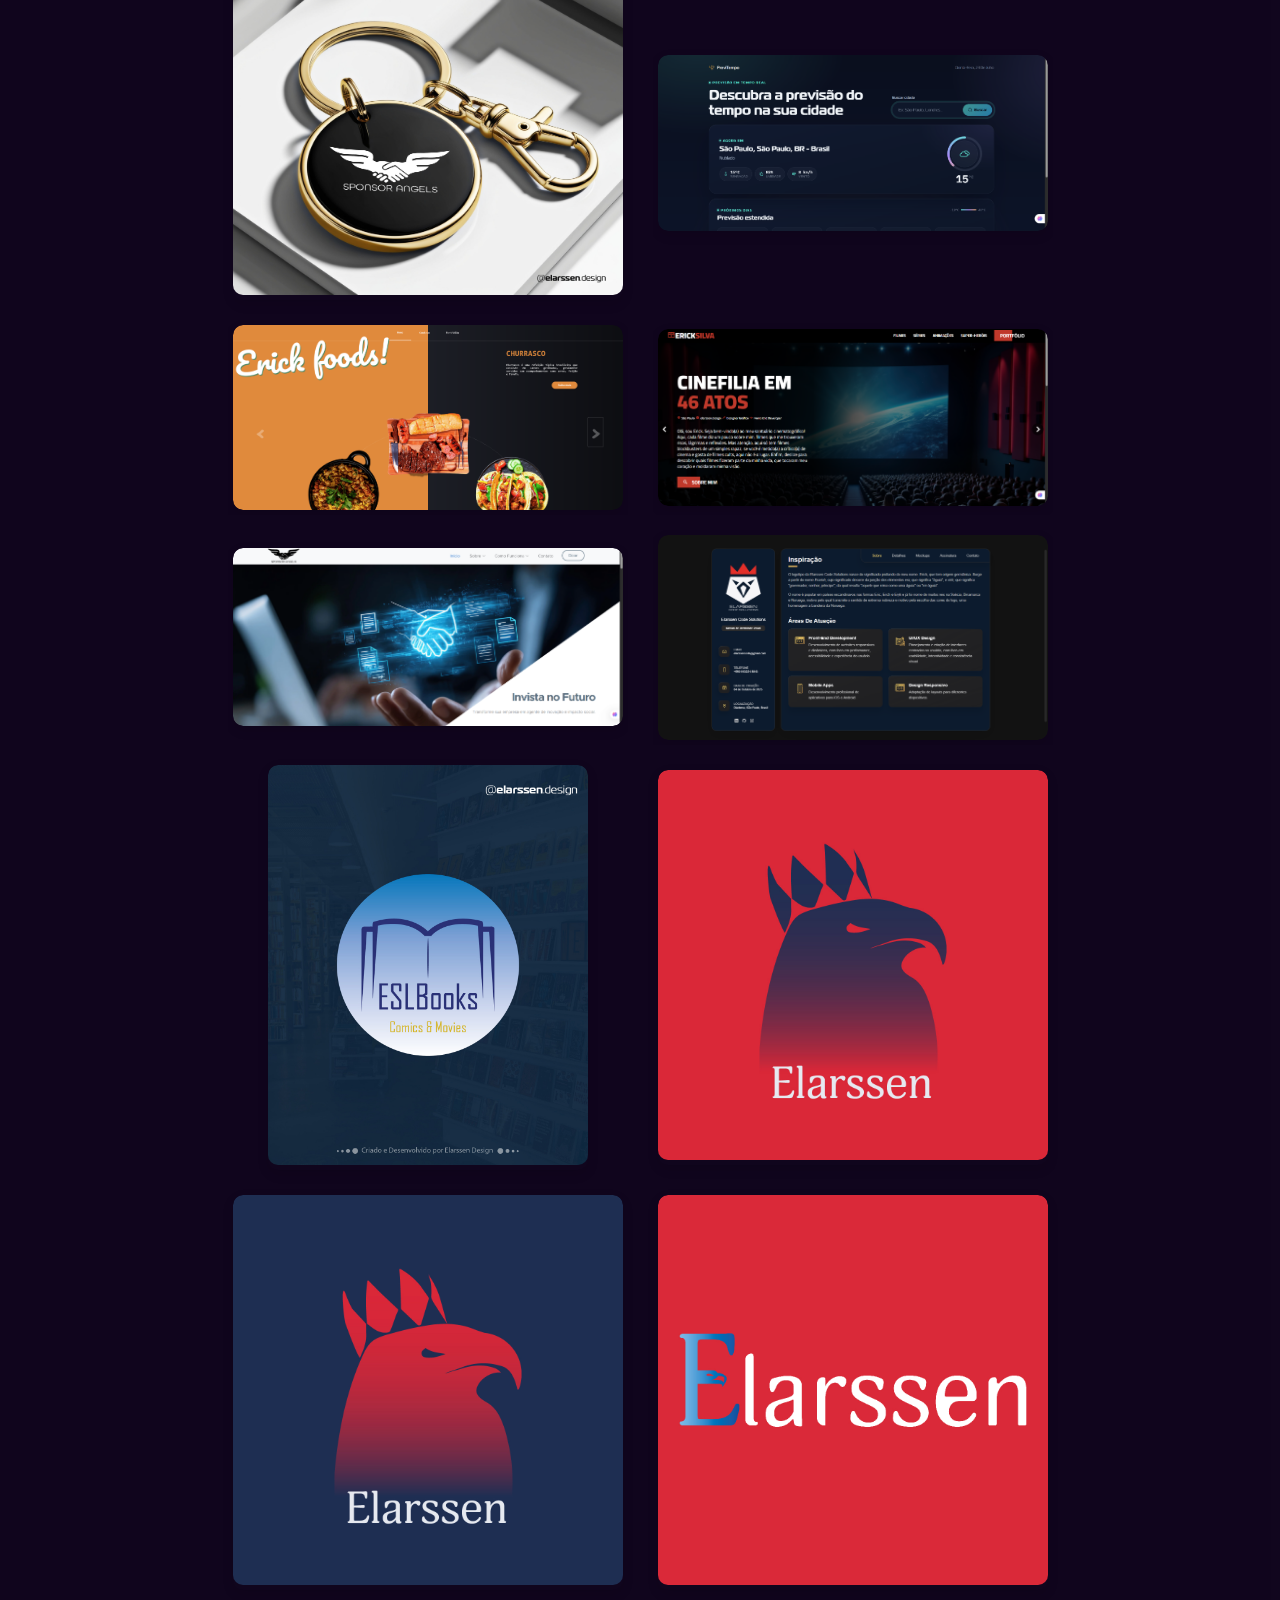
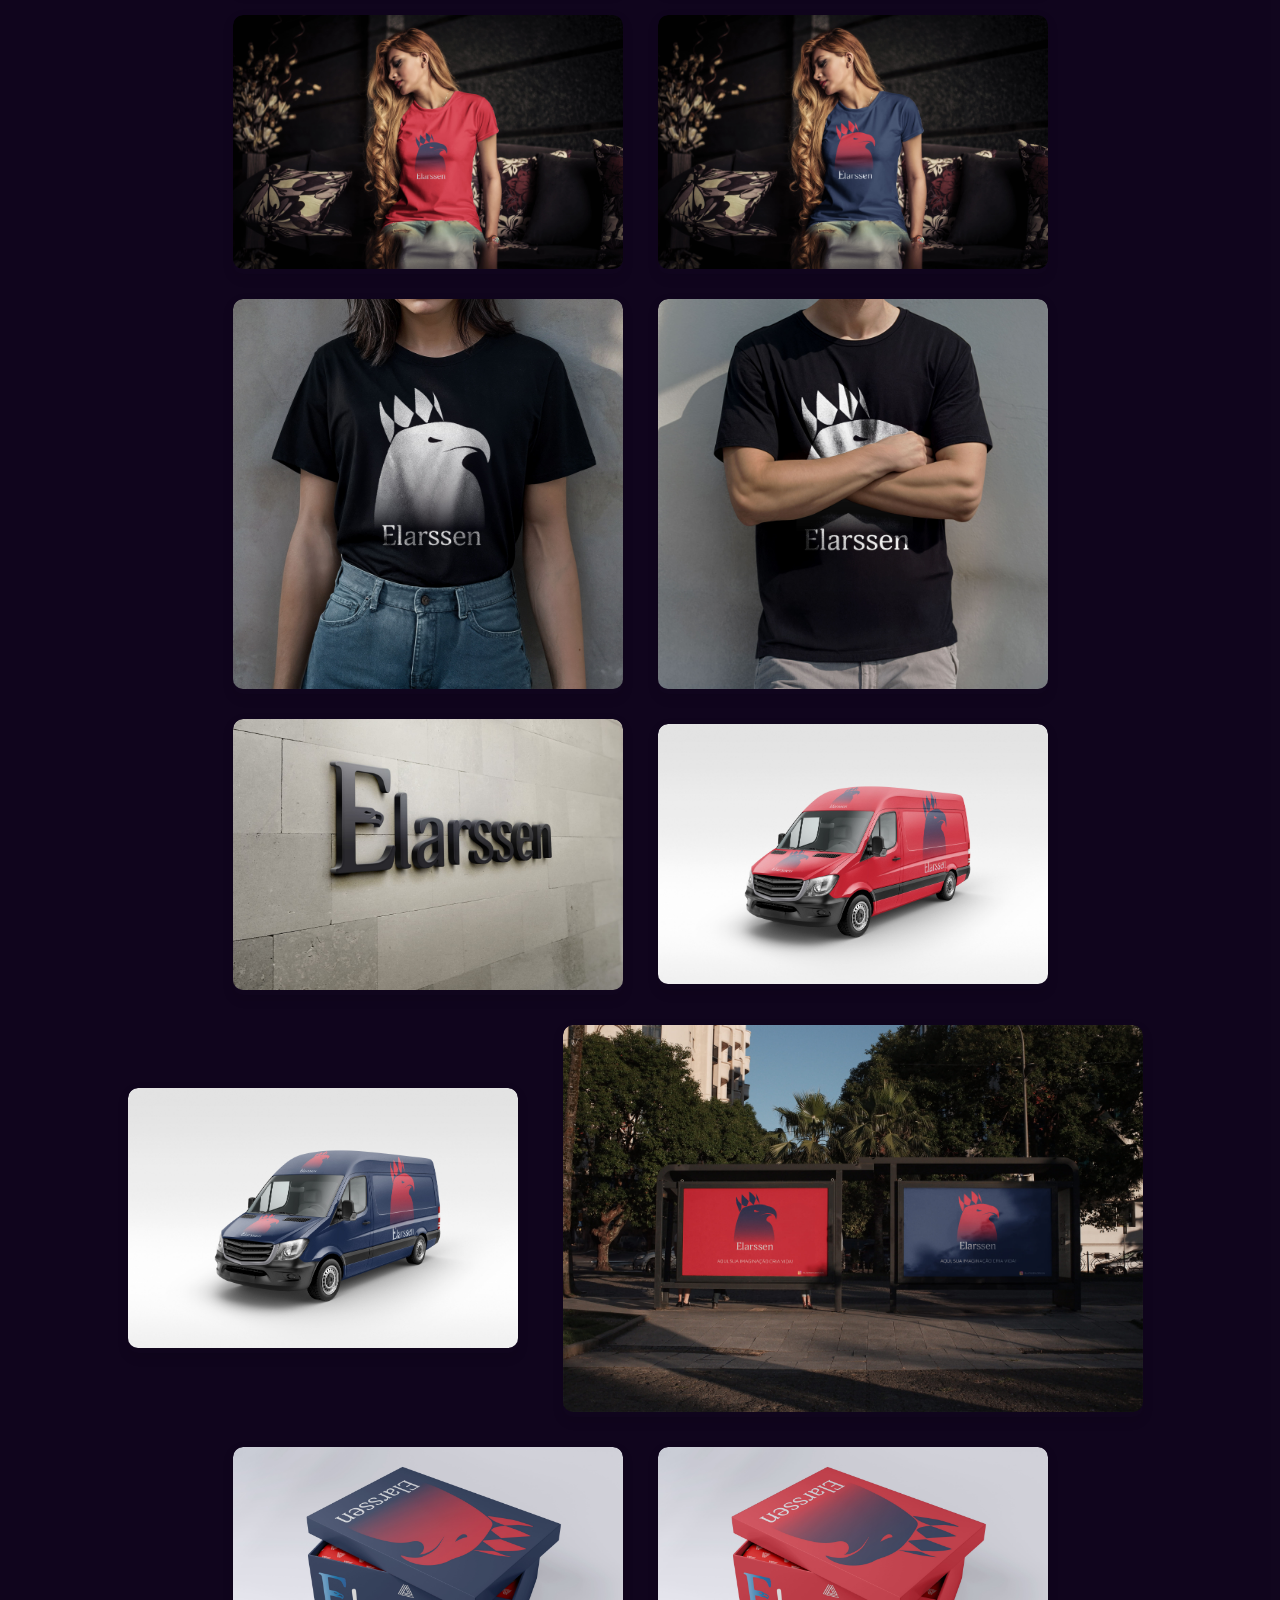
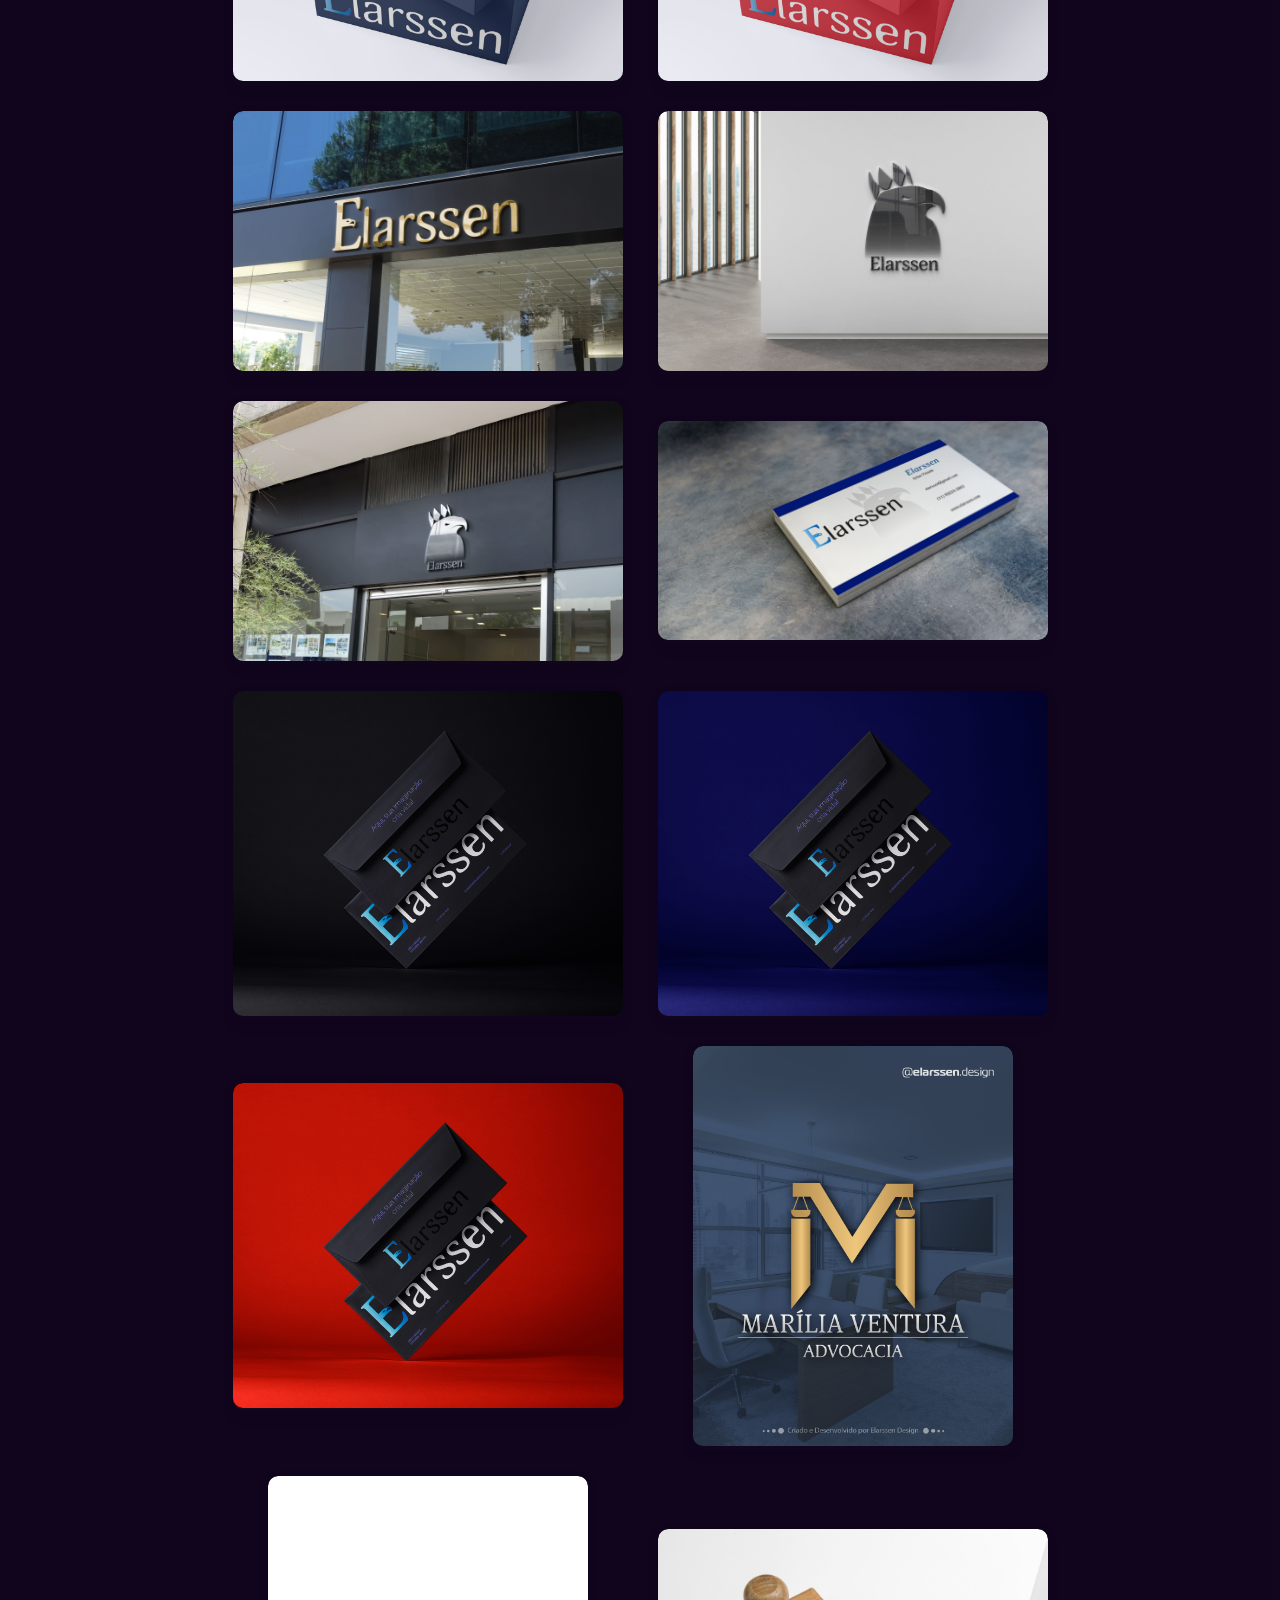
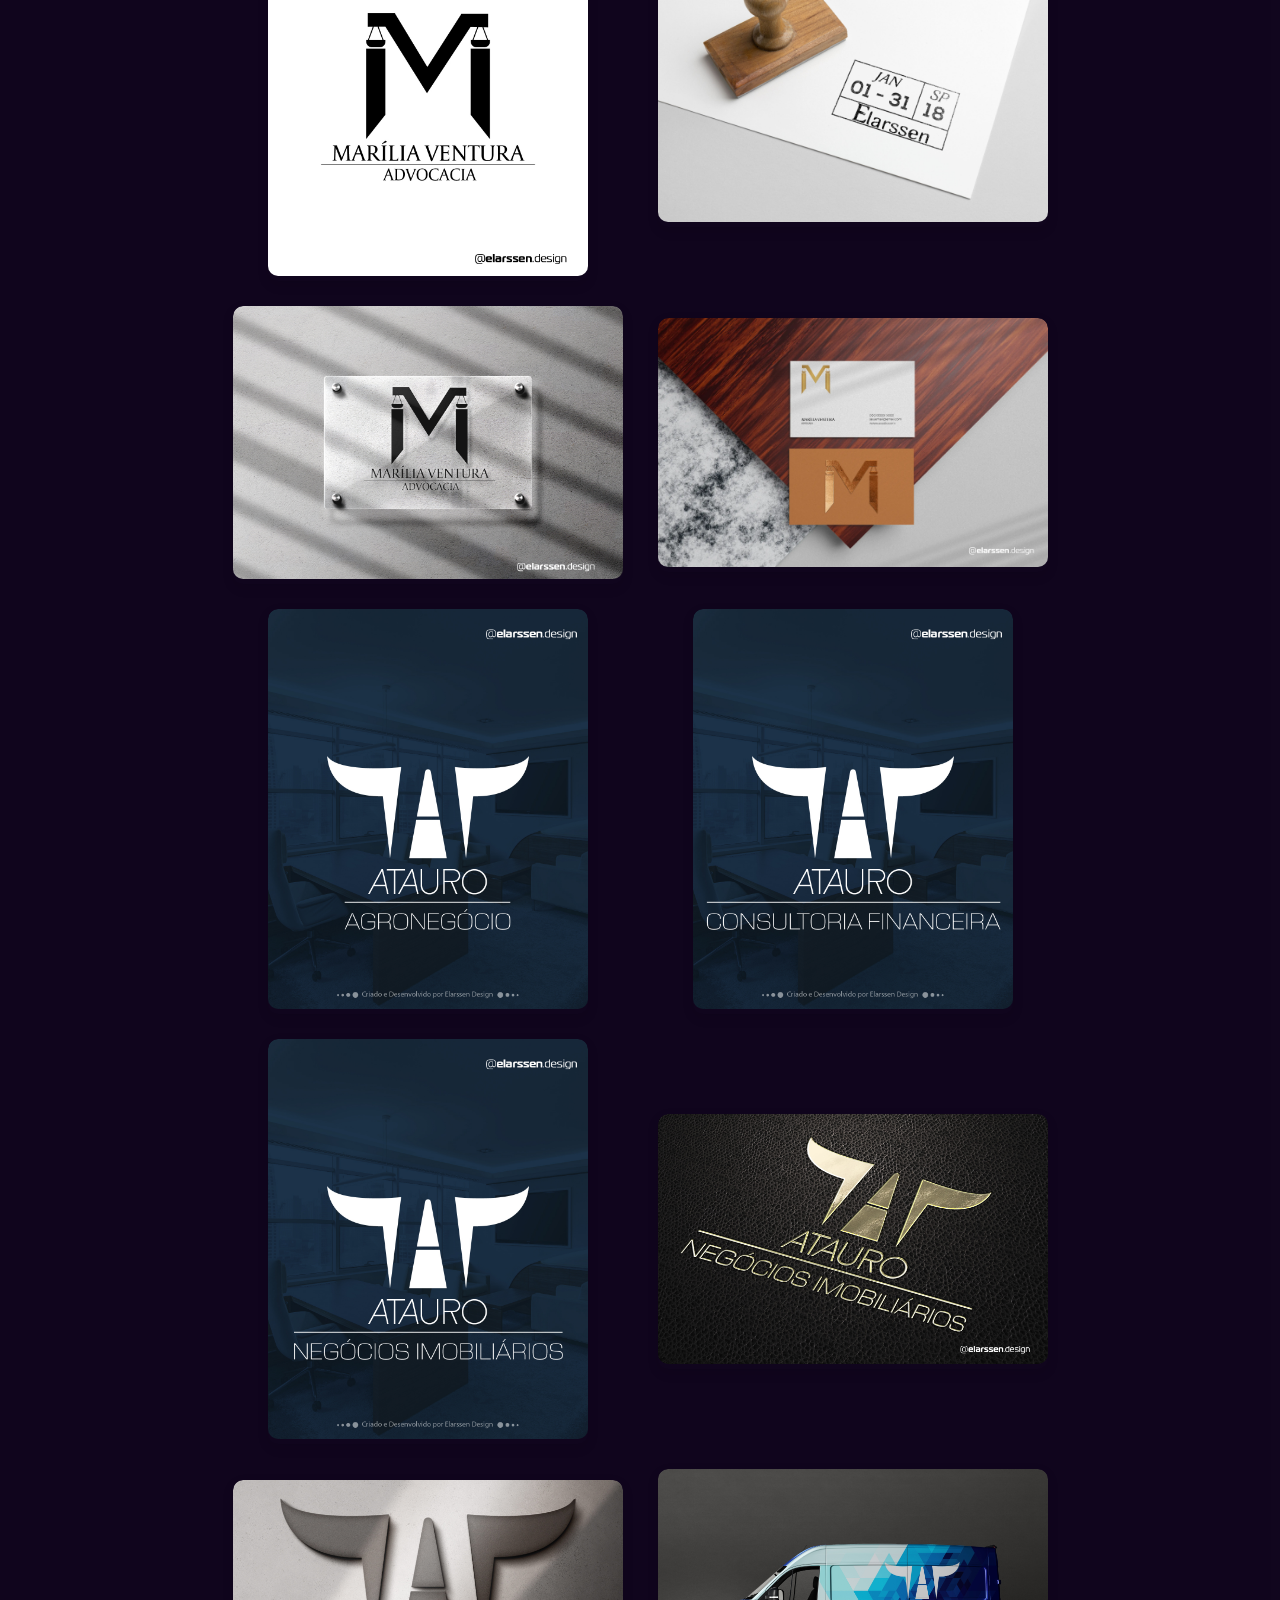
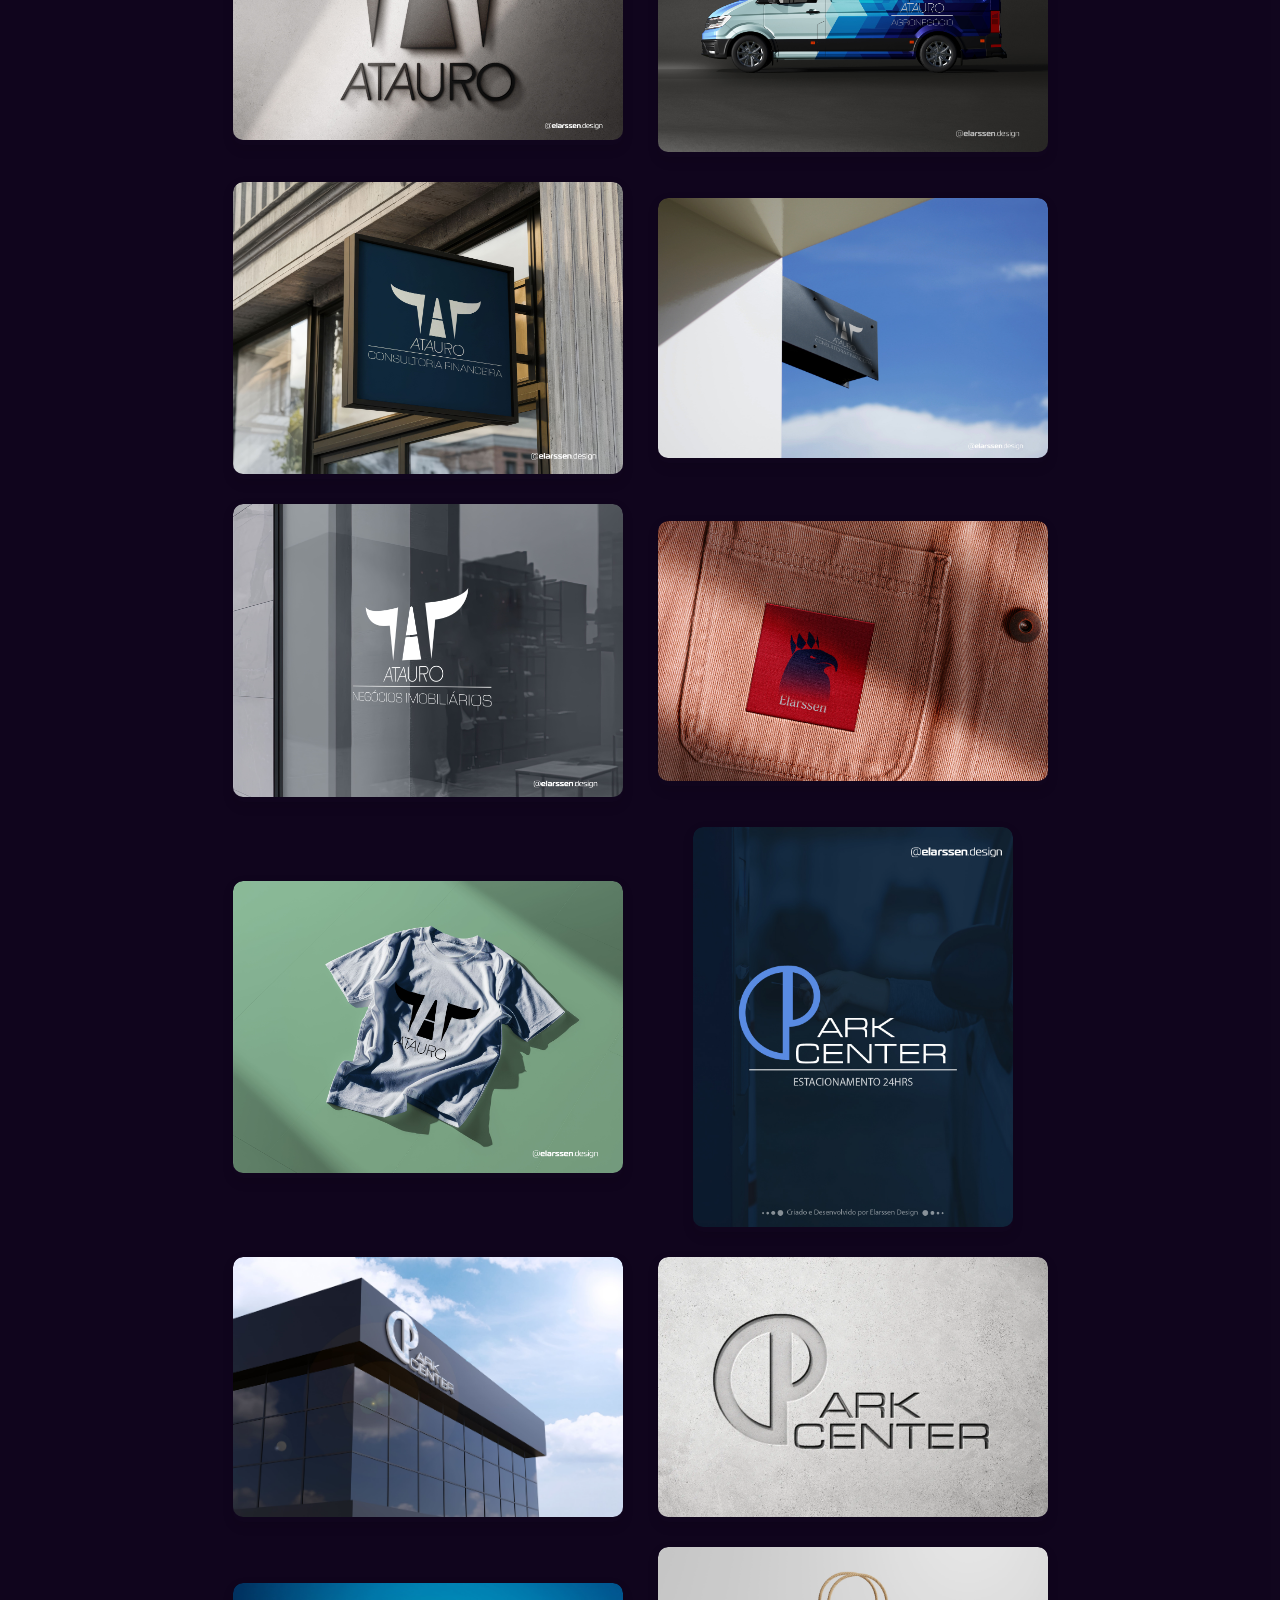
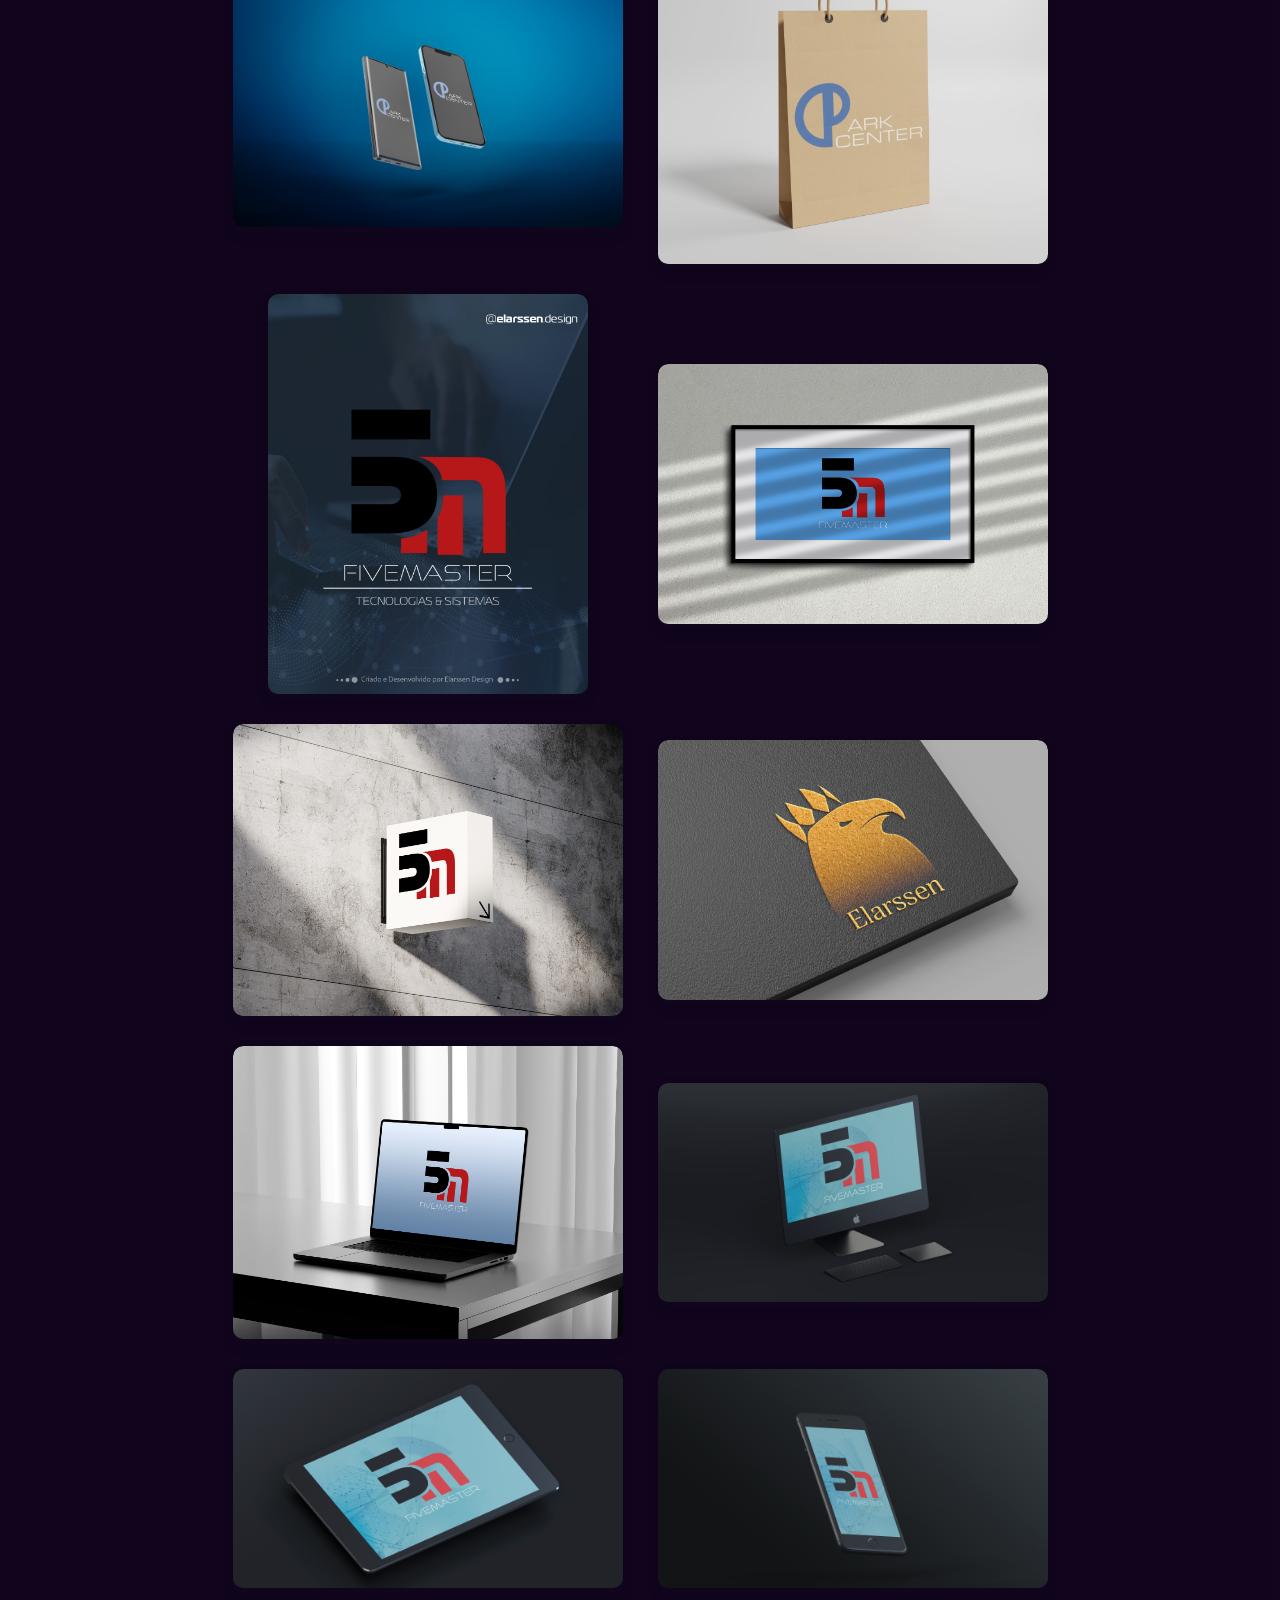
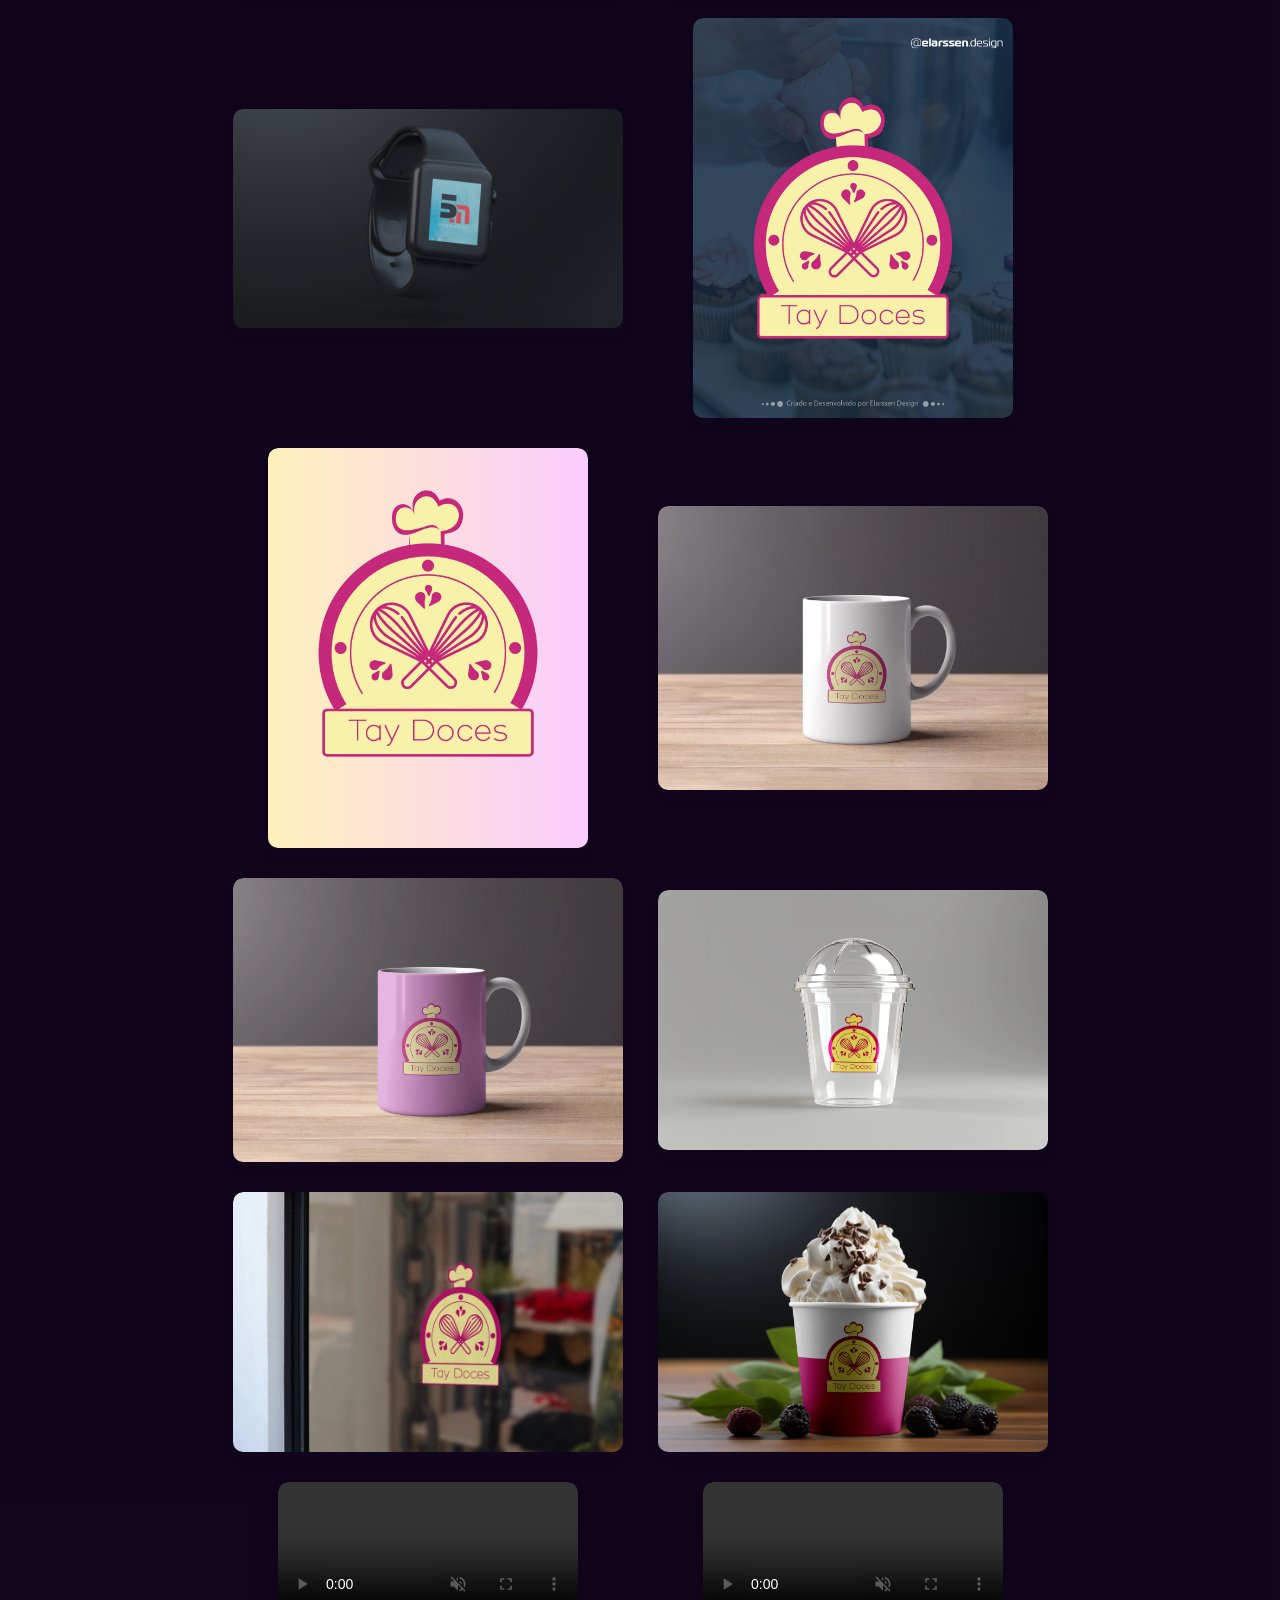
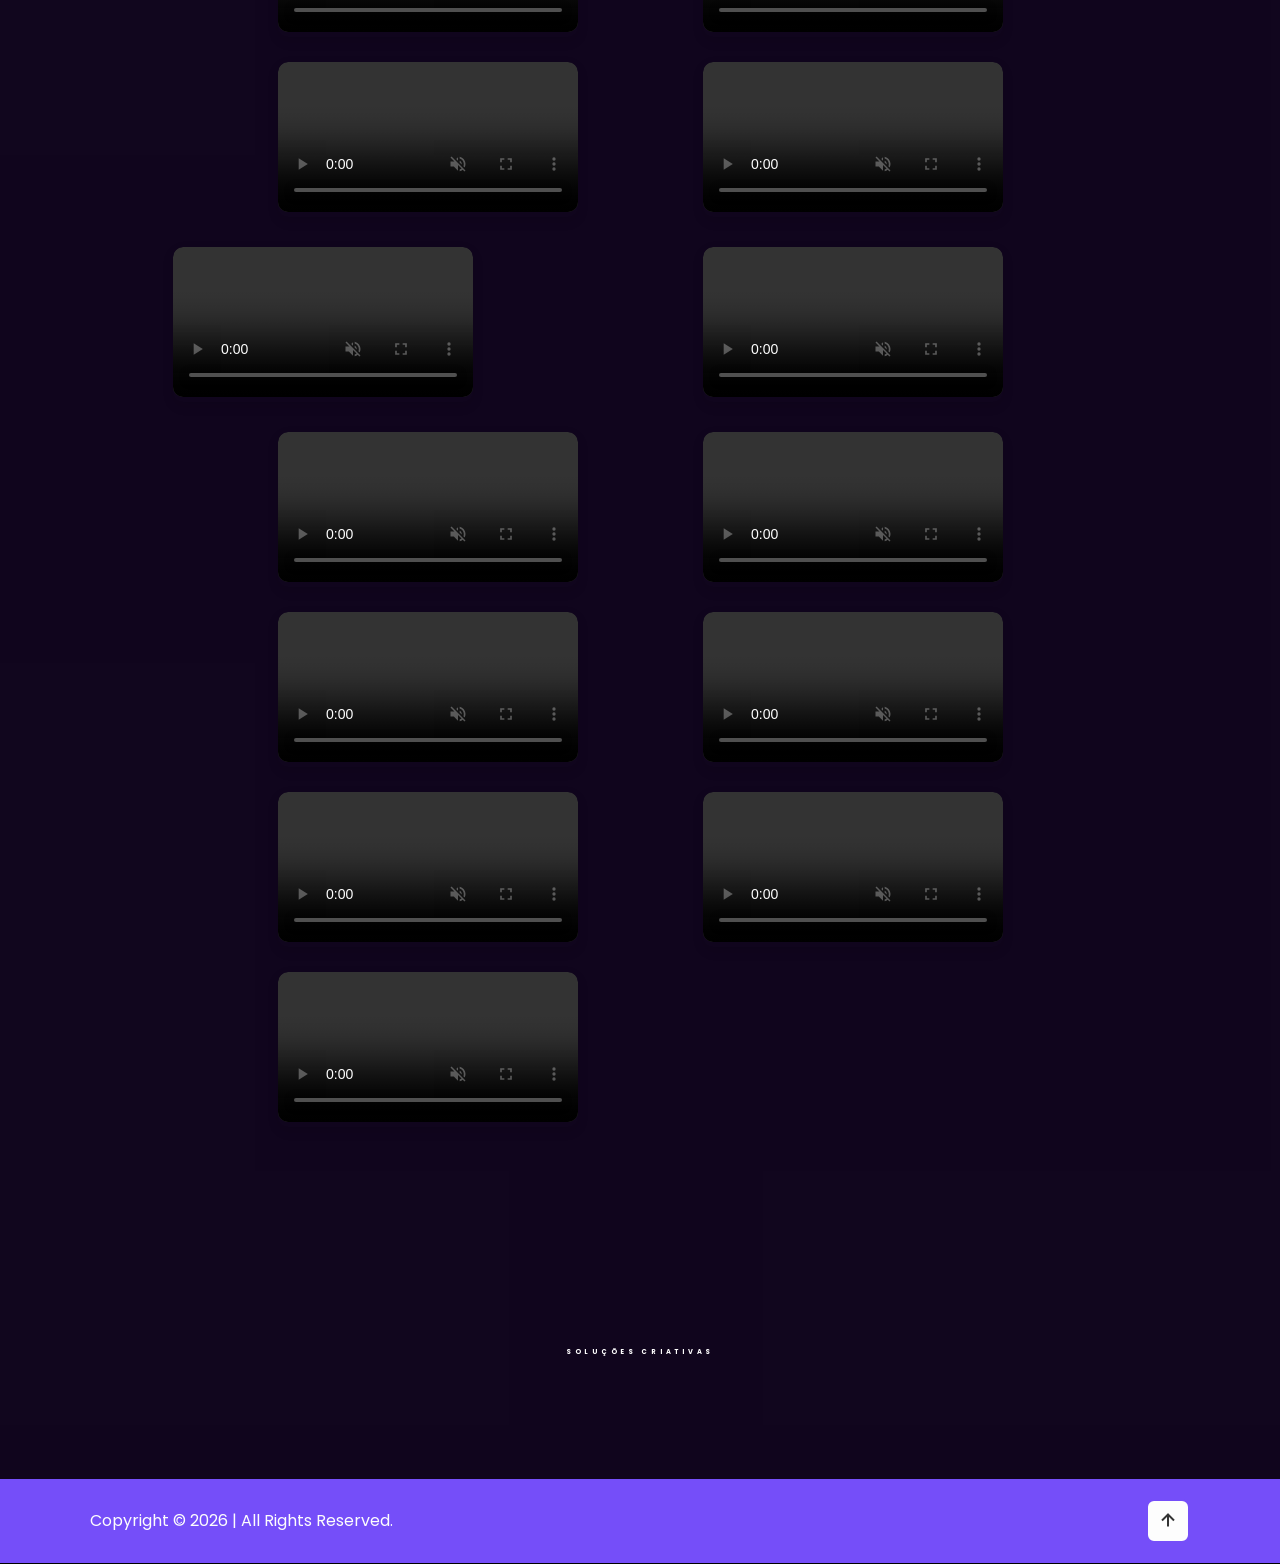
==== commit 92a76354: "Adição de mais um projeto de identidade visual. SMRDD!" ====
--- a/portfolio.html
+++ b/portfolio.html
@@ -73,6 +73,9 @@
                     <div class="flex flex-center">
                         <div class="flex w-100">
                             <div class="w-33">
+                                <figure><img src="images/SMRDD-logo.jpg" alt="Logo SMRDD Autopeças"></figure>
+                            </div>
+                            <div class="w-33">
                                 <figure><img src="images/ErickSilva-Instagram.jpg" alt="Logo Erick Silva Dev"></figure>
                             </div>
                             <div class="w-33">
@@ -470,6 +473,12 @@
                 <div id="branding" class="tabcontent">
                     <div class="flex flex-center">
                         <div class="flex w-100">
+                            <div class="w-33">
+                                <figure><img src="images/SMRDD-logo.jpg" alt="Logo SMRDD Autopeças"></figure>
+                            </div>
+                            <div class="w-33">
+                                <figure><img src="images/ErickSilva-Instagram.jpg" alt="Logo Erick Silva Dev"></figure>
+                            </div>
                             <div class="w-33">
                                 <figure><img src="images/elarssen-code-solutions.jpg" alt="Logo Elarssen Code Solutions"></figure>
                             </div>
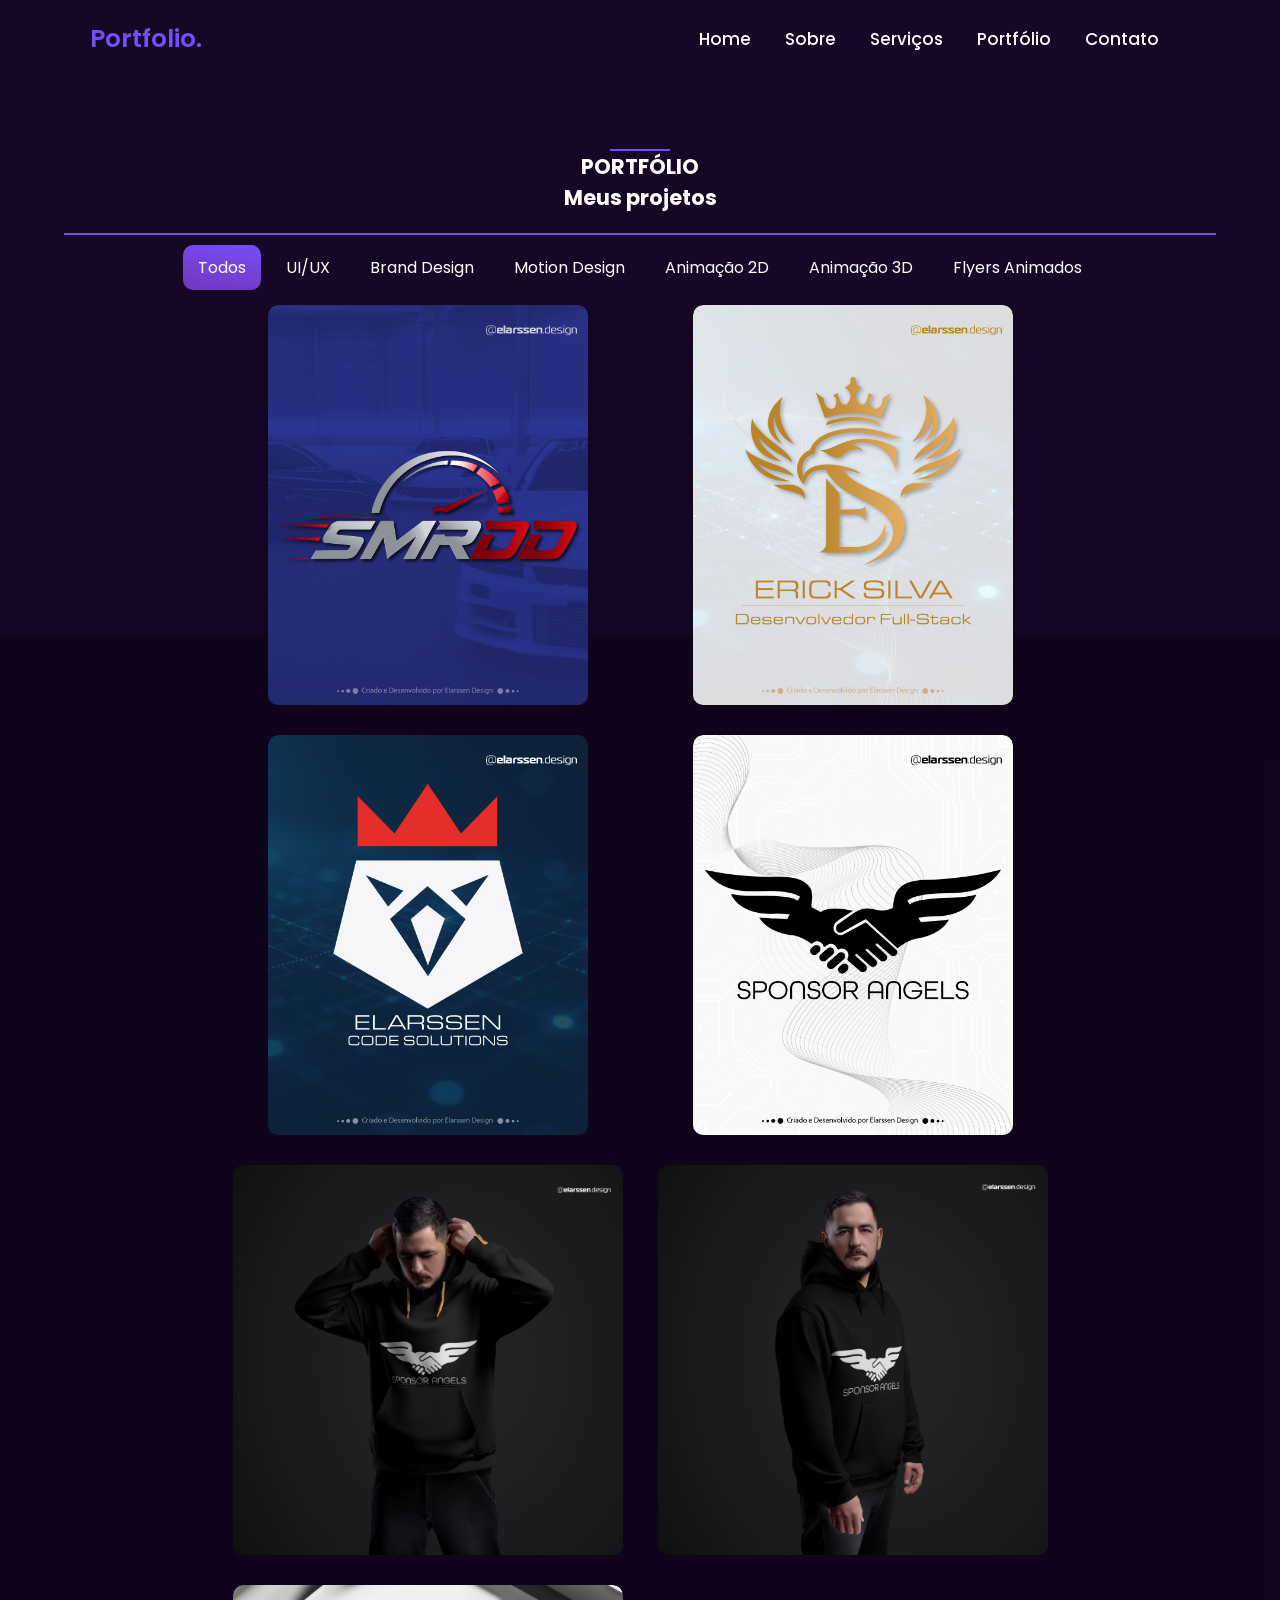
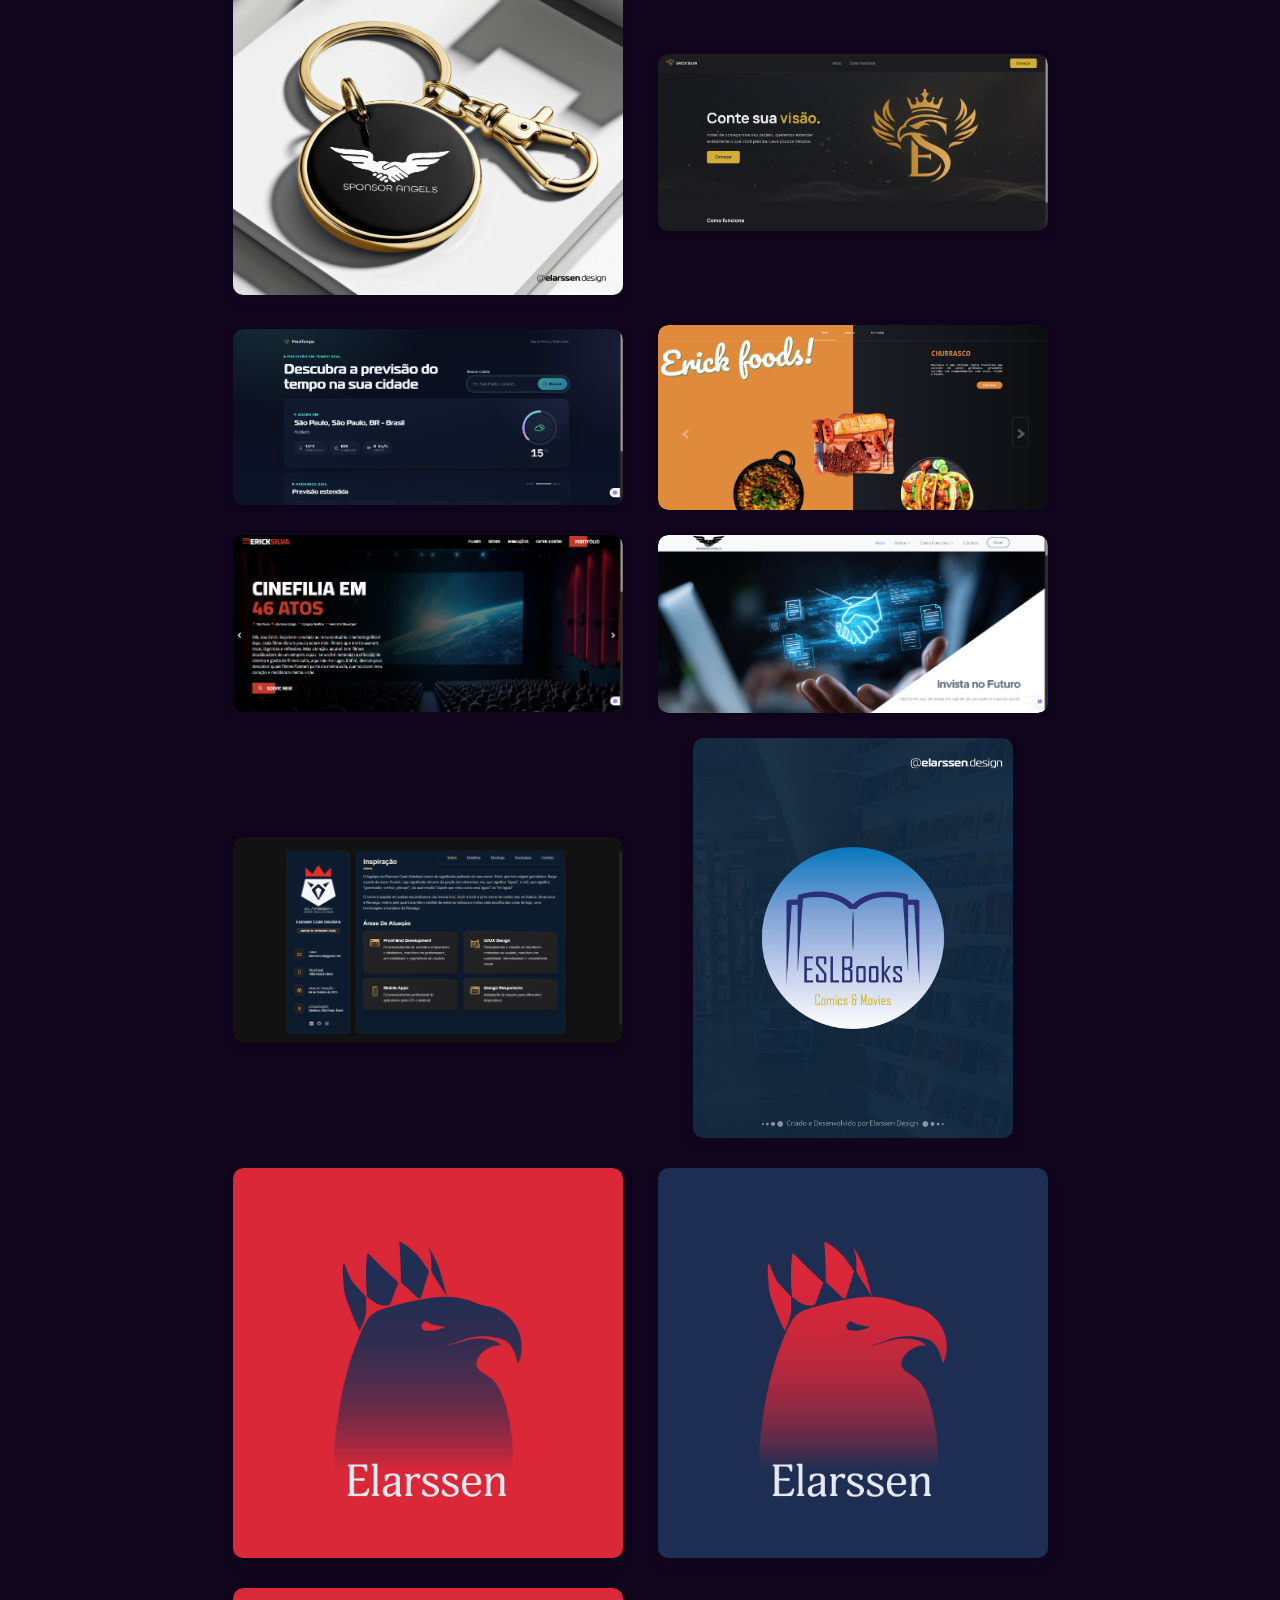
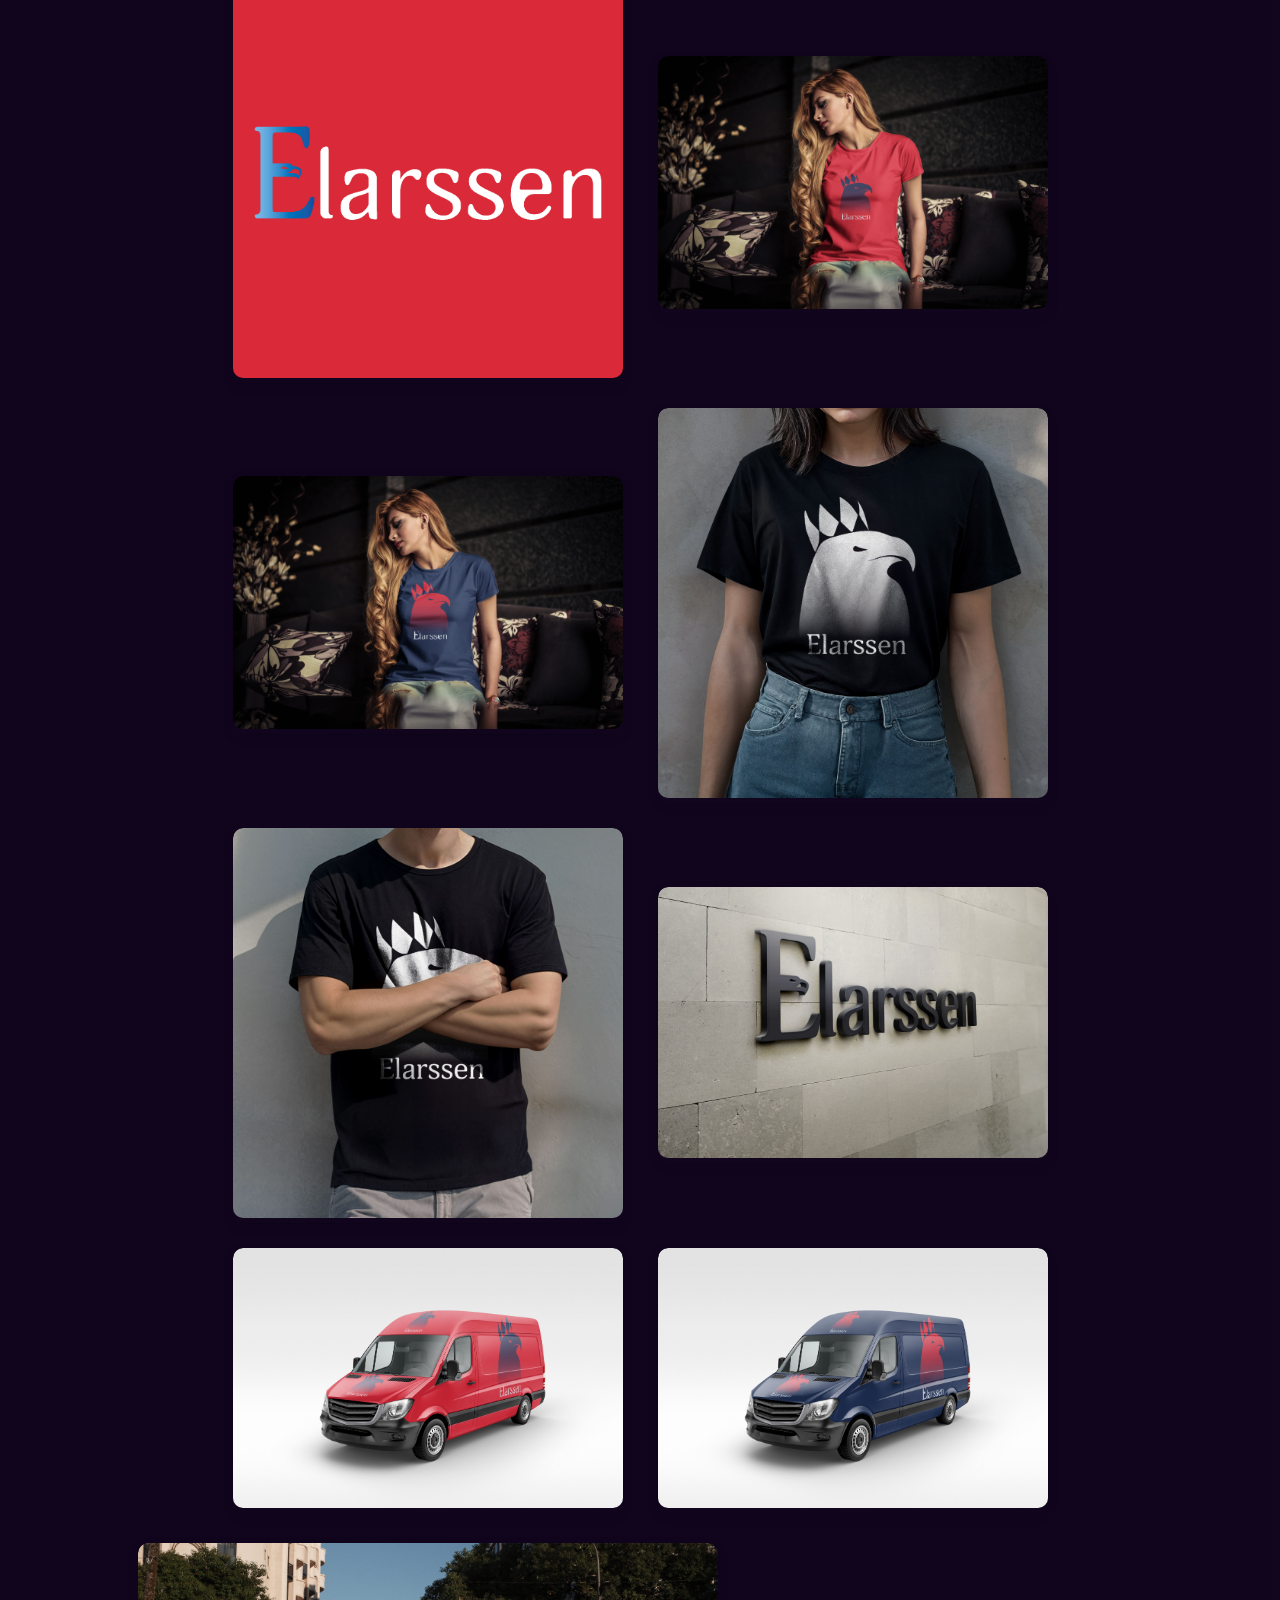
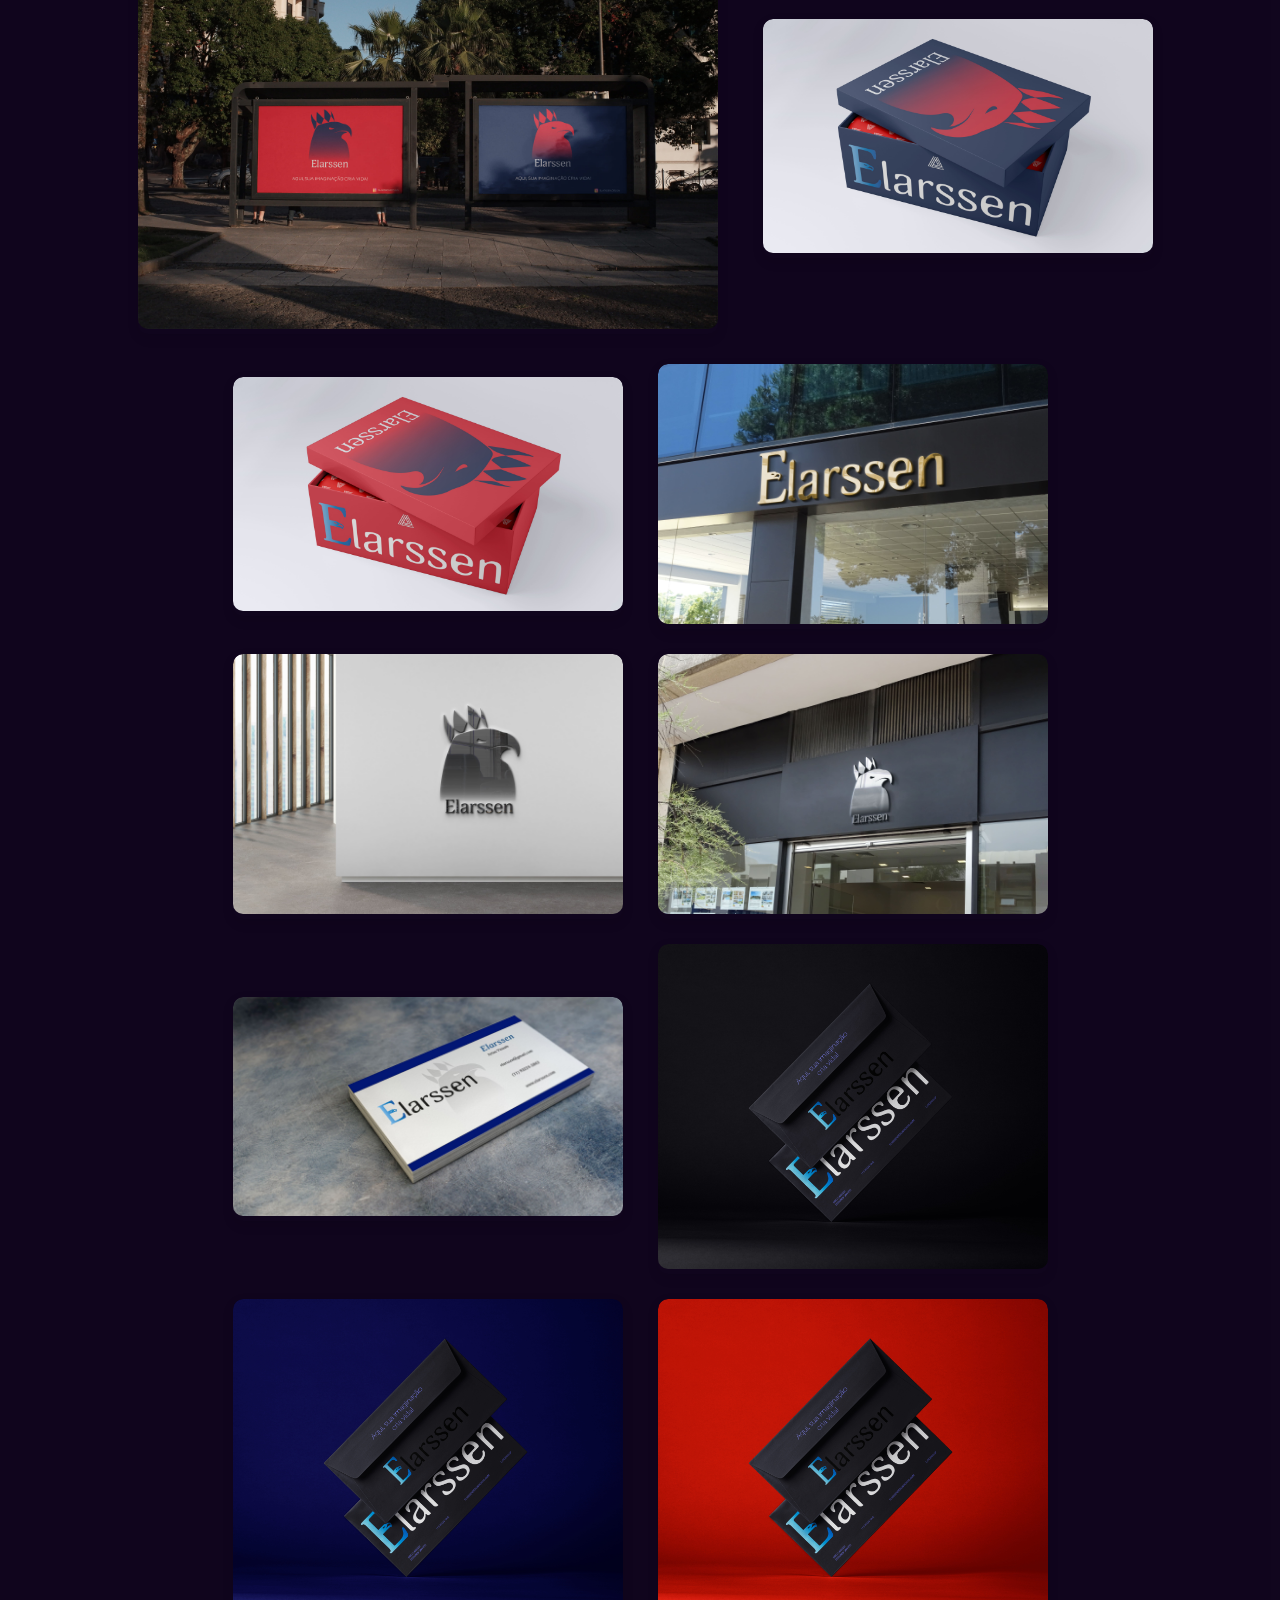
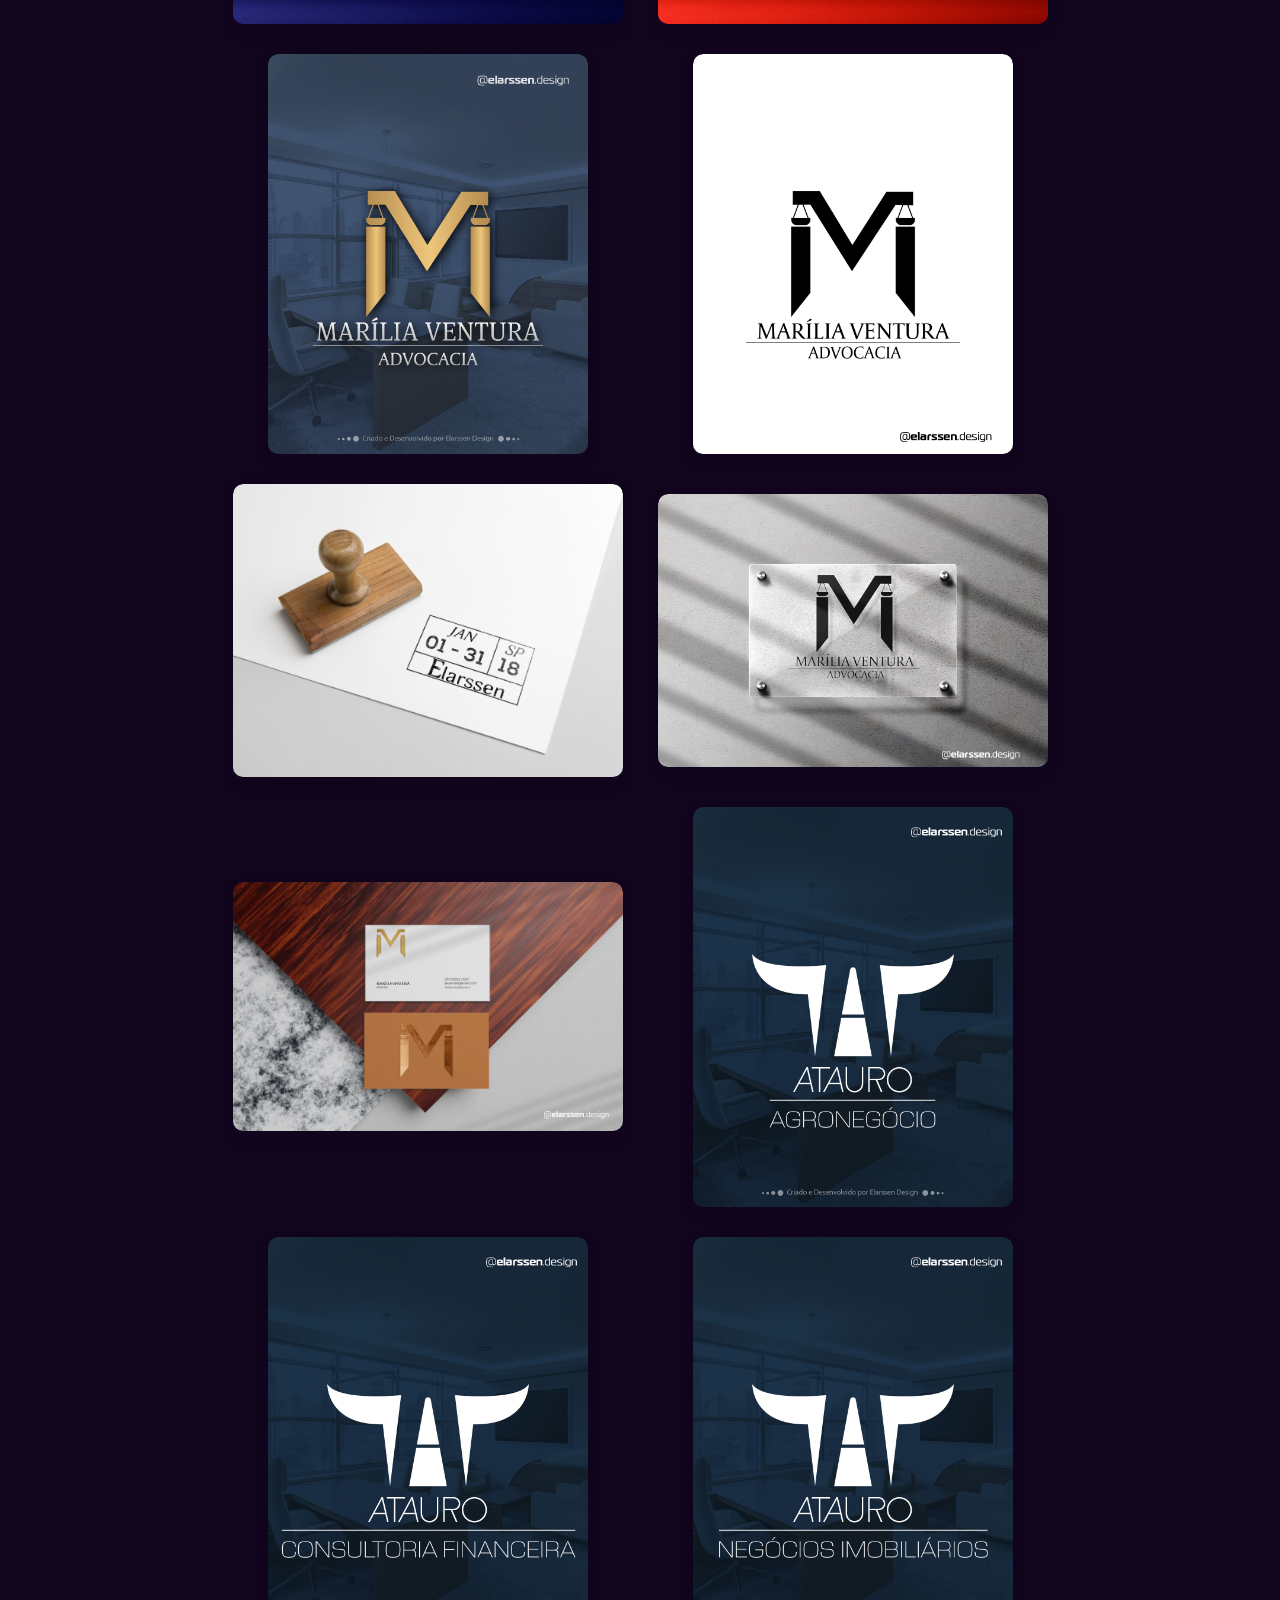
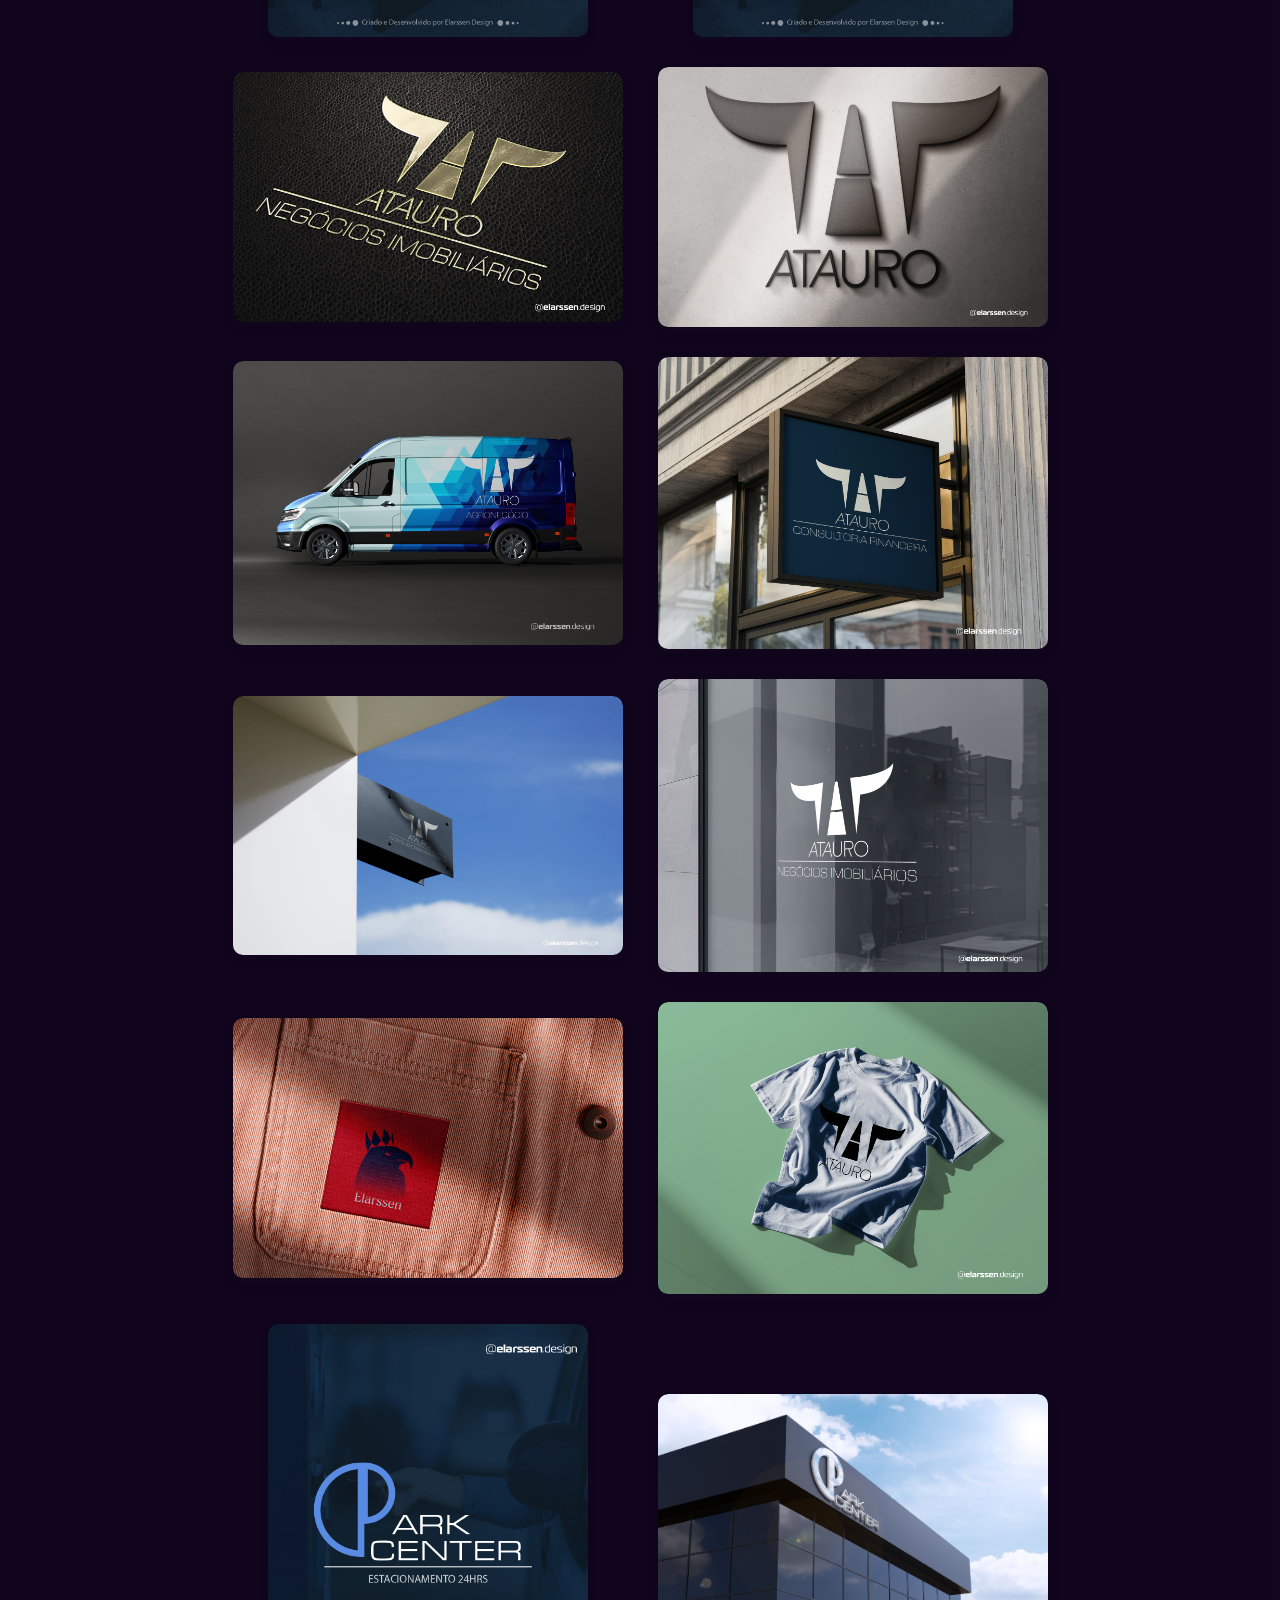
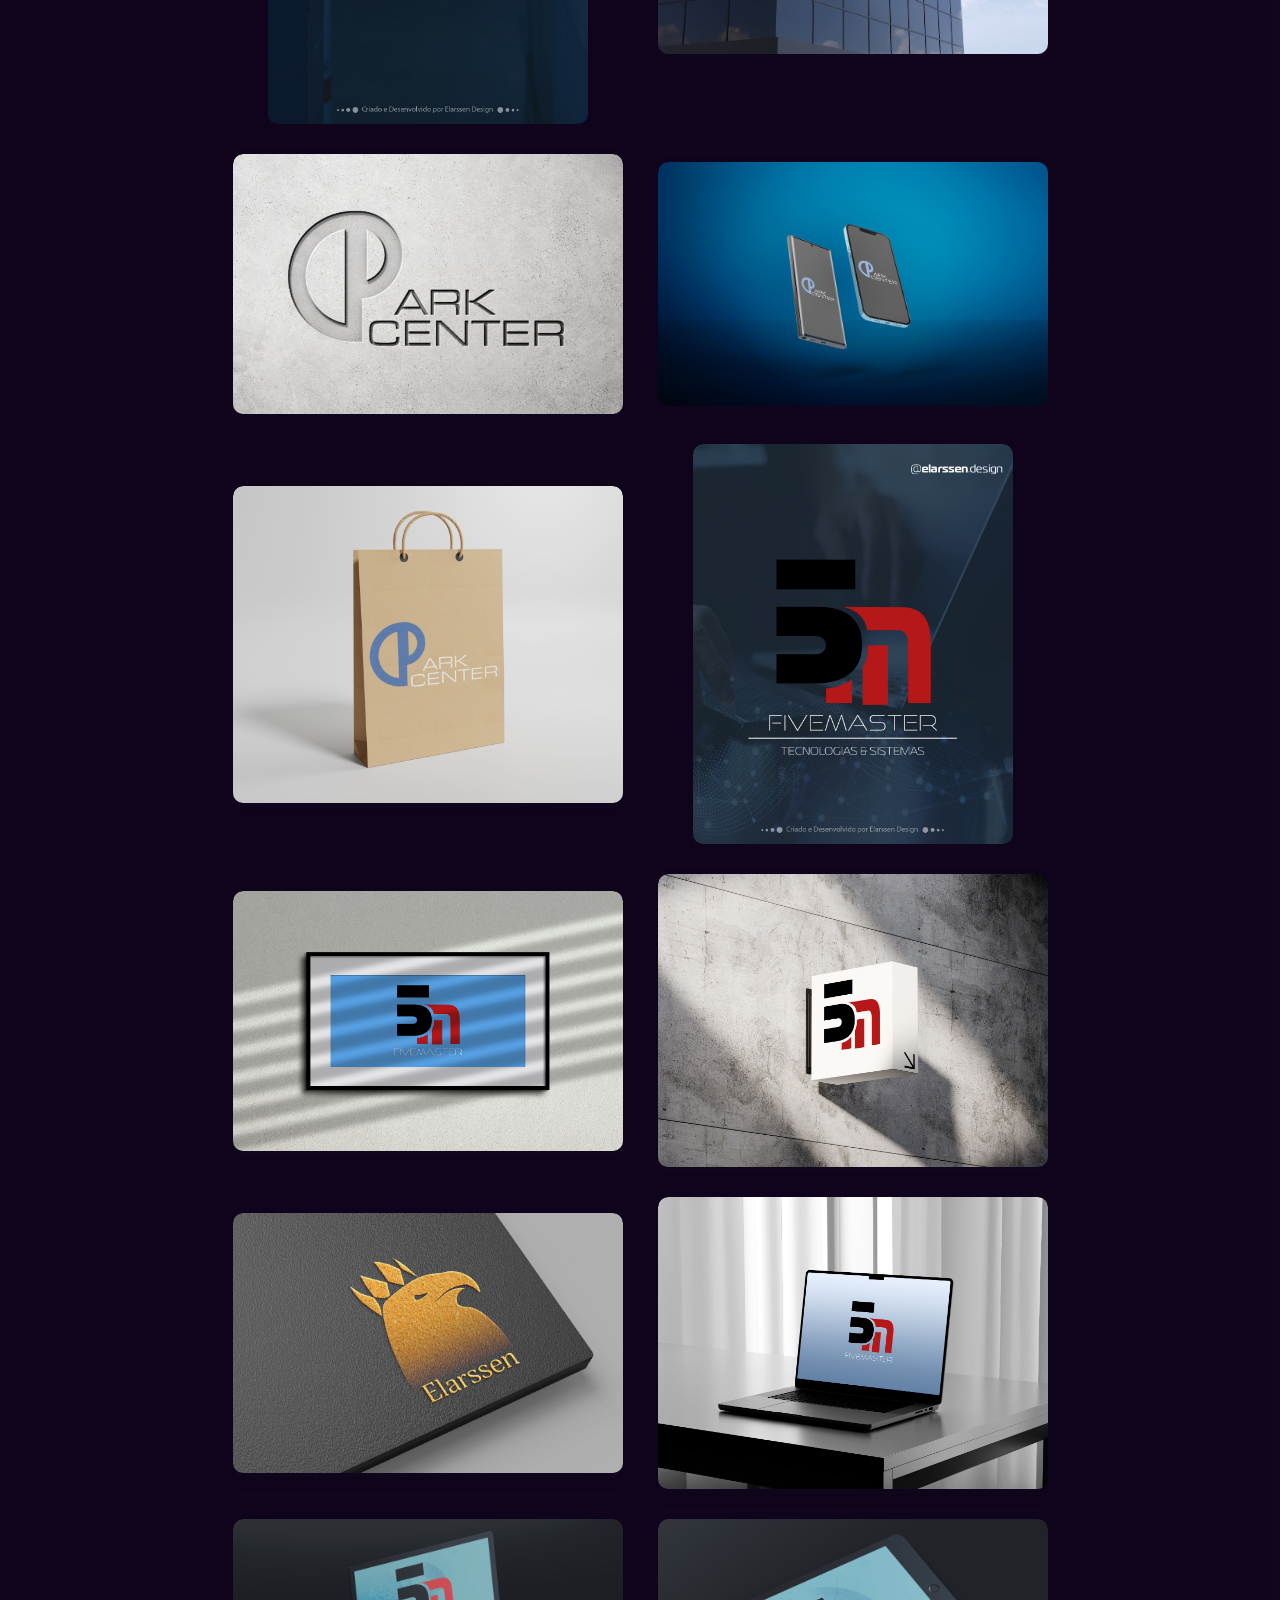
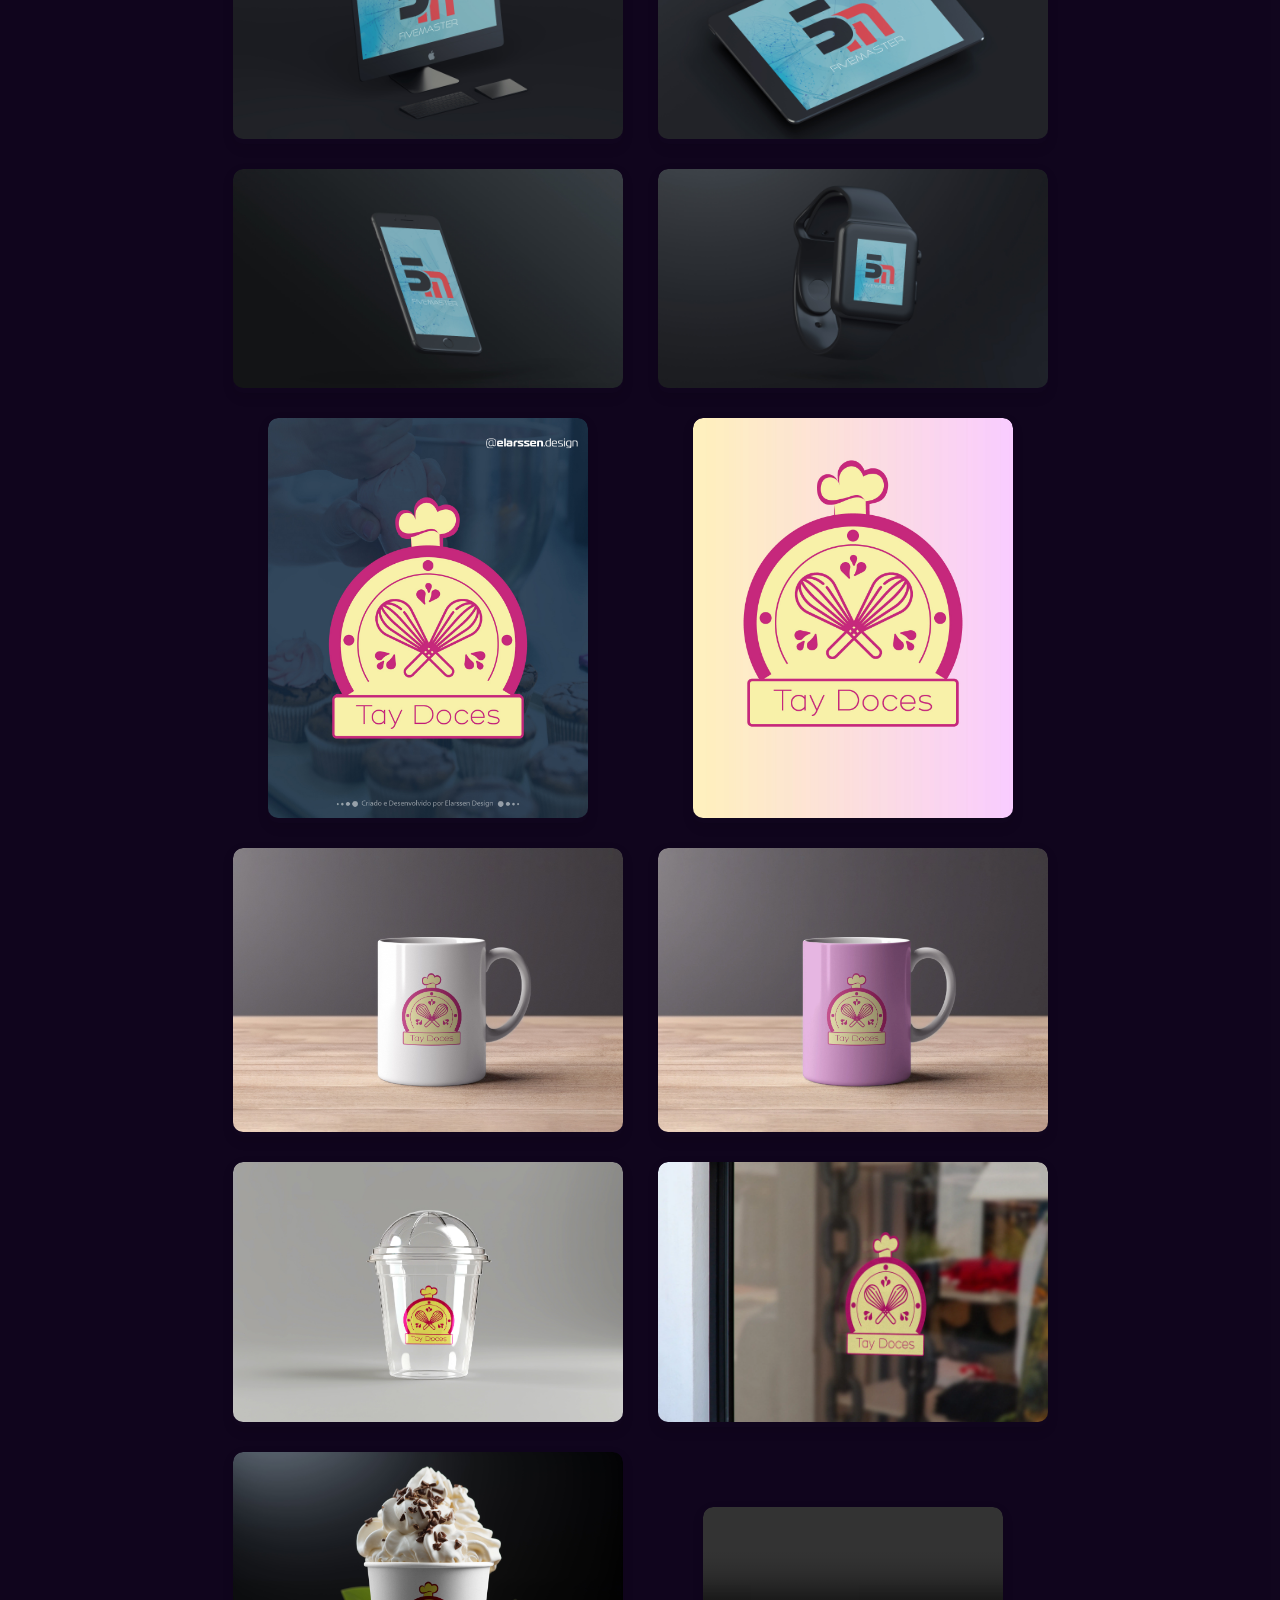
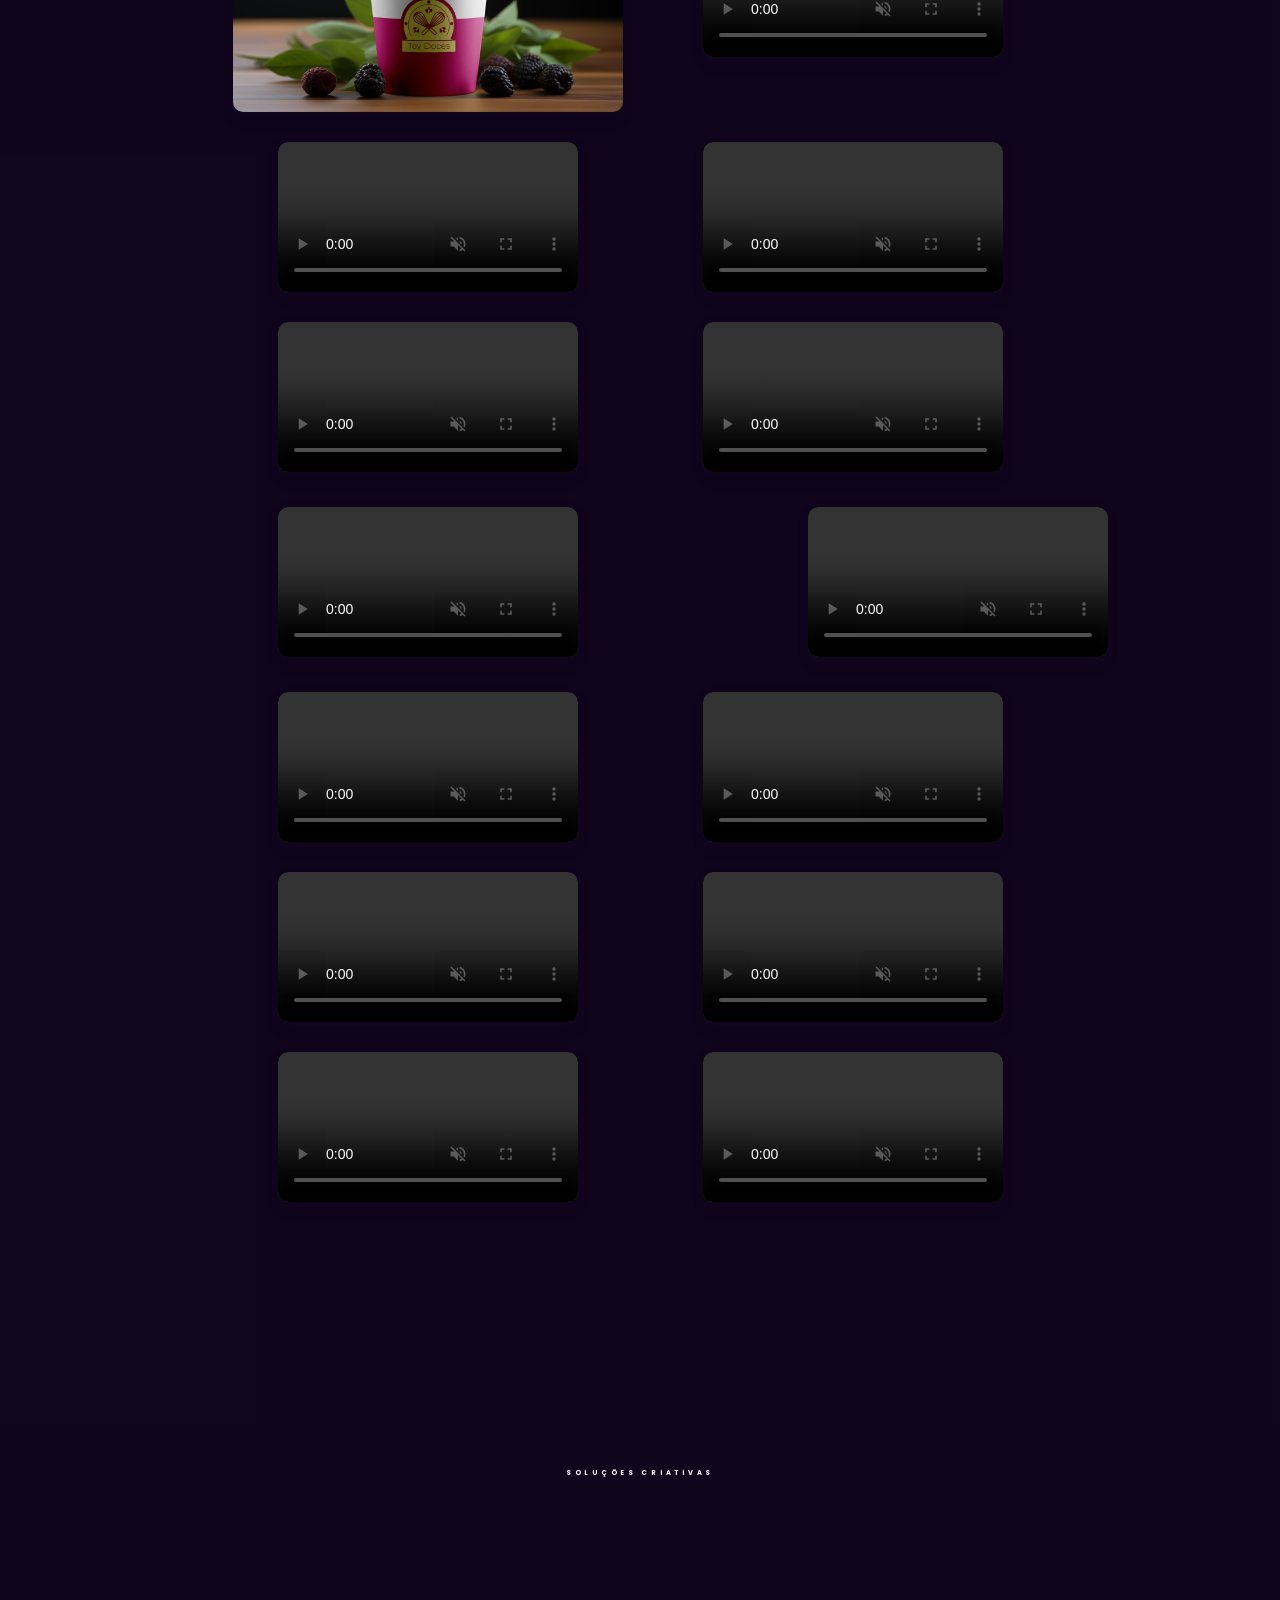
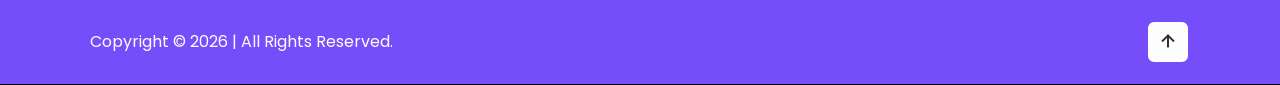
==== commit 7c235a0f: "Adição de novo projeto ui/ux - Briefing Digital" ====
--- a/portfolio.html
+++ b/portfolio.html
@@ -95,6 +95,18 @@
                             </div>
 
                             <div class="w-33 portfolio-item">
+                                <a href="https://briefing-digital.vercel.app/" target="_blank">
+                                    <figure class="image-container">
+                                        <img src="images/tela.png" alt="Foto do site">
+                                        <figcaption class="overlay">
+                                            <h3>Plataforma Briefing Digital</h3>
+                                            <p>Fiz essa plataforma web de briefing digital para coletar informações de desenvolvimento de projetos para clientes.</p>
+                                        </figcaption>
+                                    </figure>
+                                </a>
+                            </div>
+
+                            <div class="w-33 portfolio-item">
                                 <a href="https://previtempo-six.vercel.app/" target="_blank">
                                     <figure class="image-container">
                                         <img src="images/previtempo-tela.png" alt="Foto do site">
@@ -406,6 +418,18 @@
                 <div id="ui_ux" class="tabcontent">
                     <div class="flex flex-center">
                         <div class="flex w-100 wrap">
+
+                            <div class="w-66 portfolio-item">
+                                <a href="https://briefing-digital.vercel.app/" target="_blank">
+                                    <figure class="image-container">
+                                        <img src="images/tela.png" alt="Foto do site">
+                                        <figcaption class="overlay">
+                                            <h3>Plataforma Briefing Digital</h3>
+                                            <p>Fiz essa plataforma web de briefing digital para coletar informações de desenvolvimento de projetos para clientes.</p>
+                                        </figcaption>
+                                    </figure>
+                                </a>
+                            </div>
 
                             <div class="w-66 portfolio-item">
                                 <a href="https://previtempo-six.vercel.app/" target="_blank">
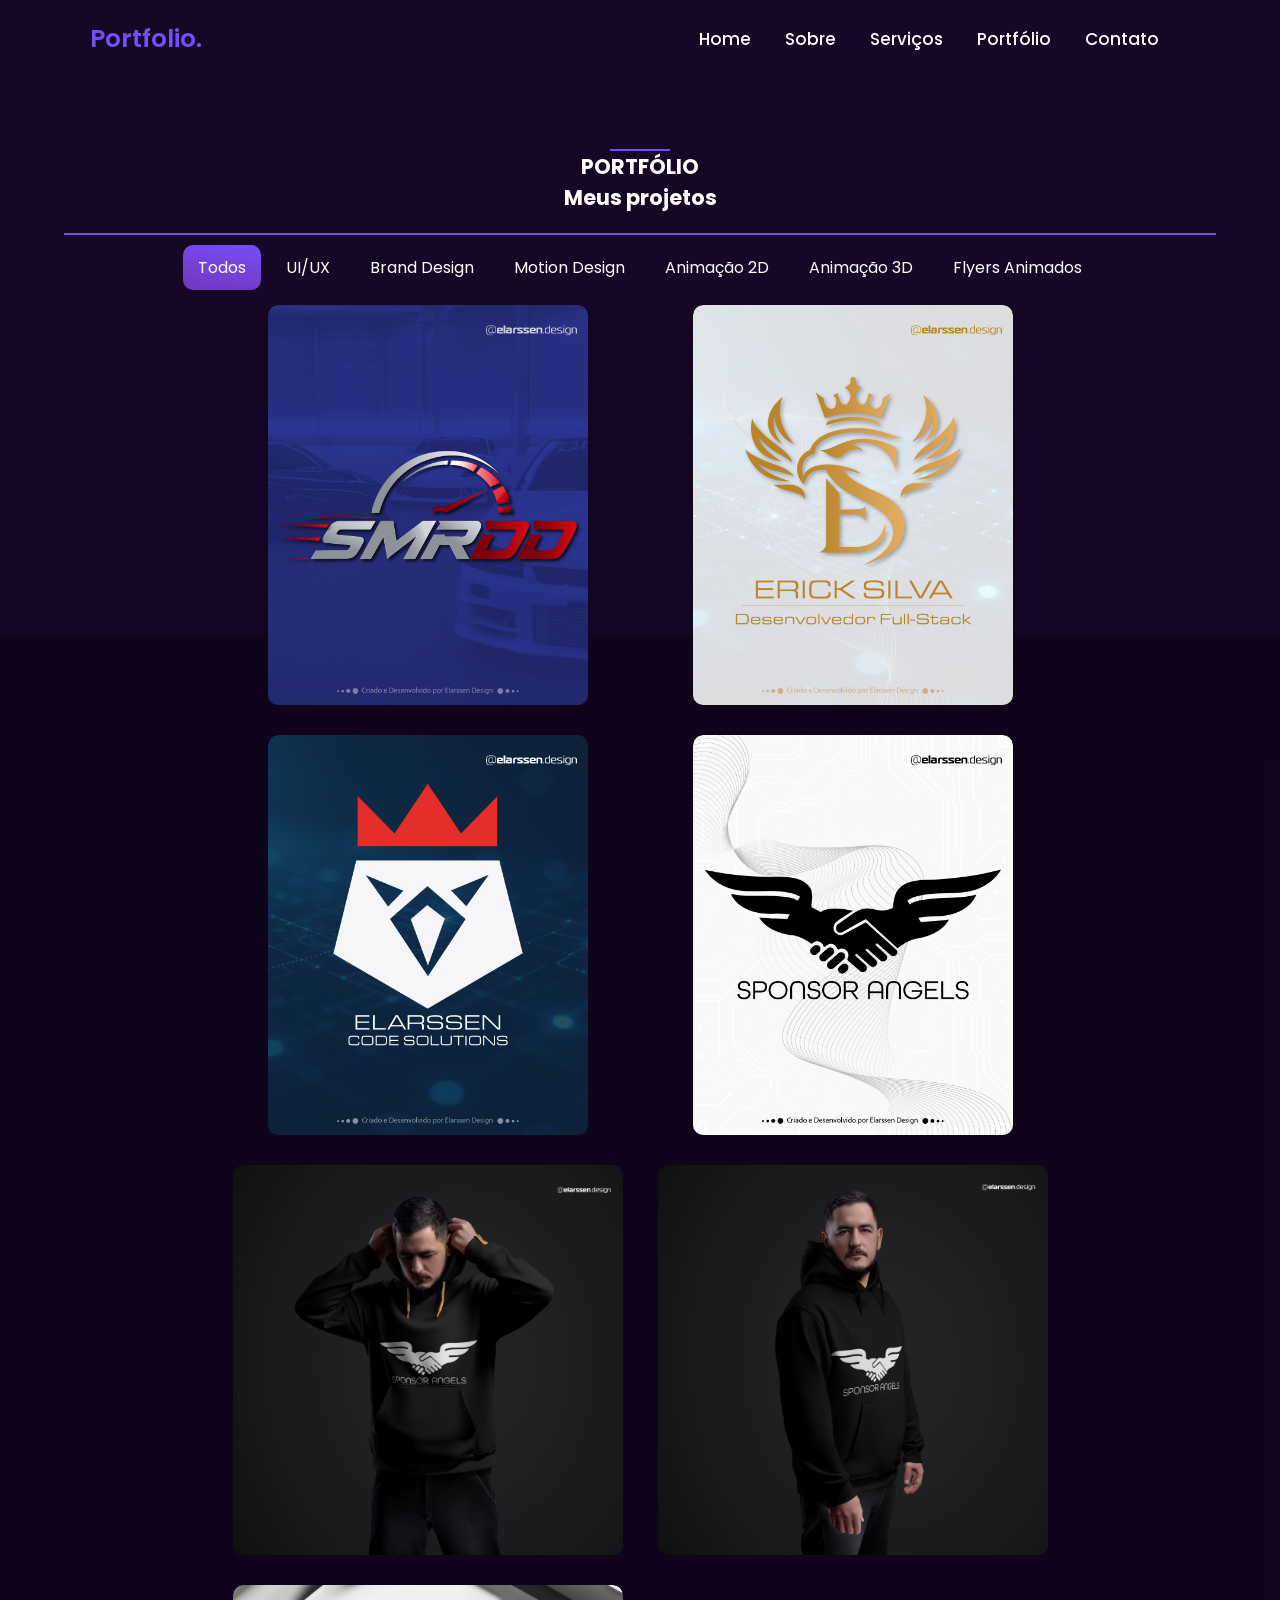
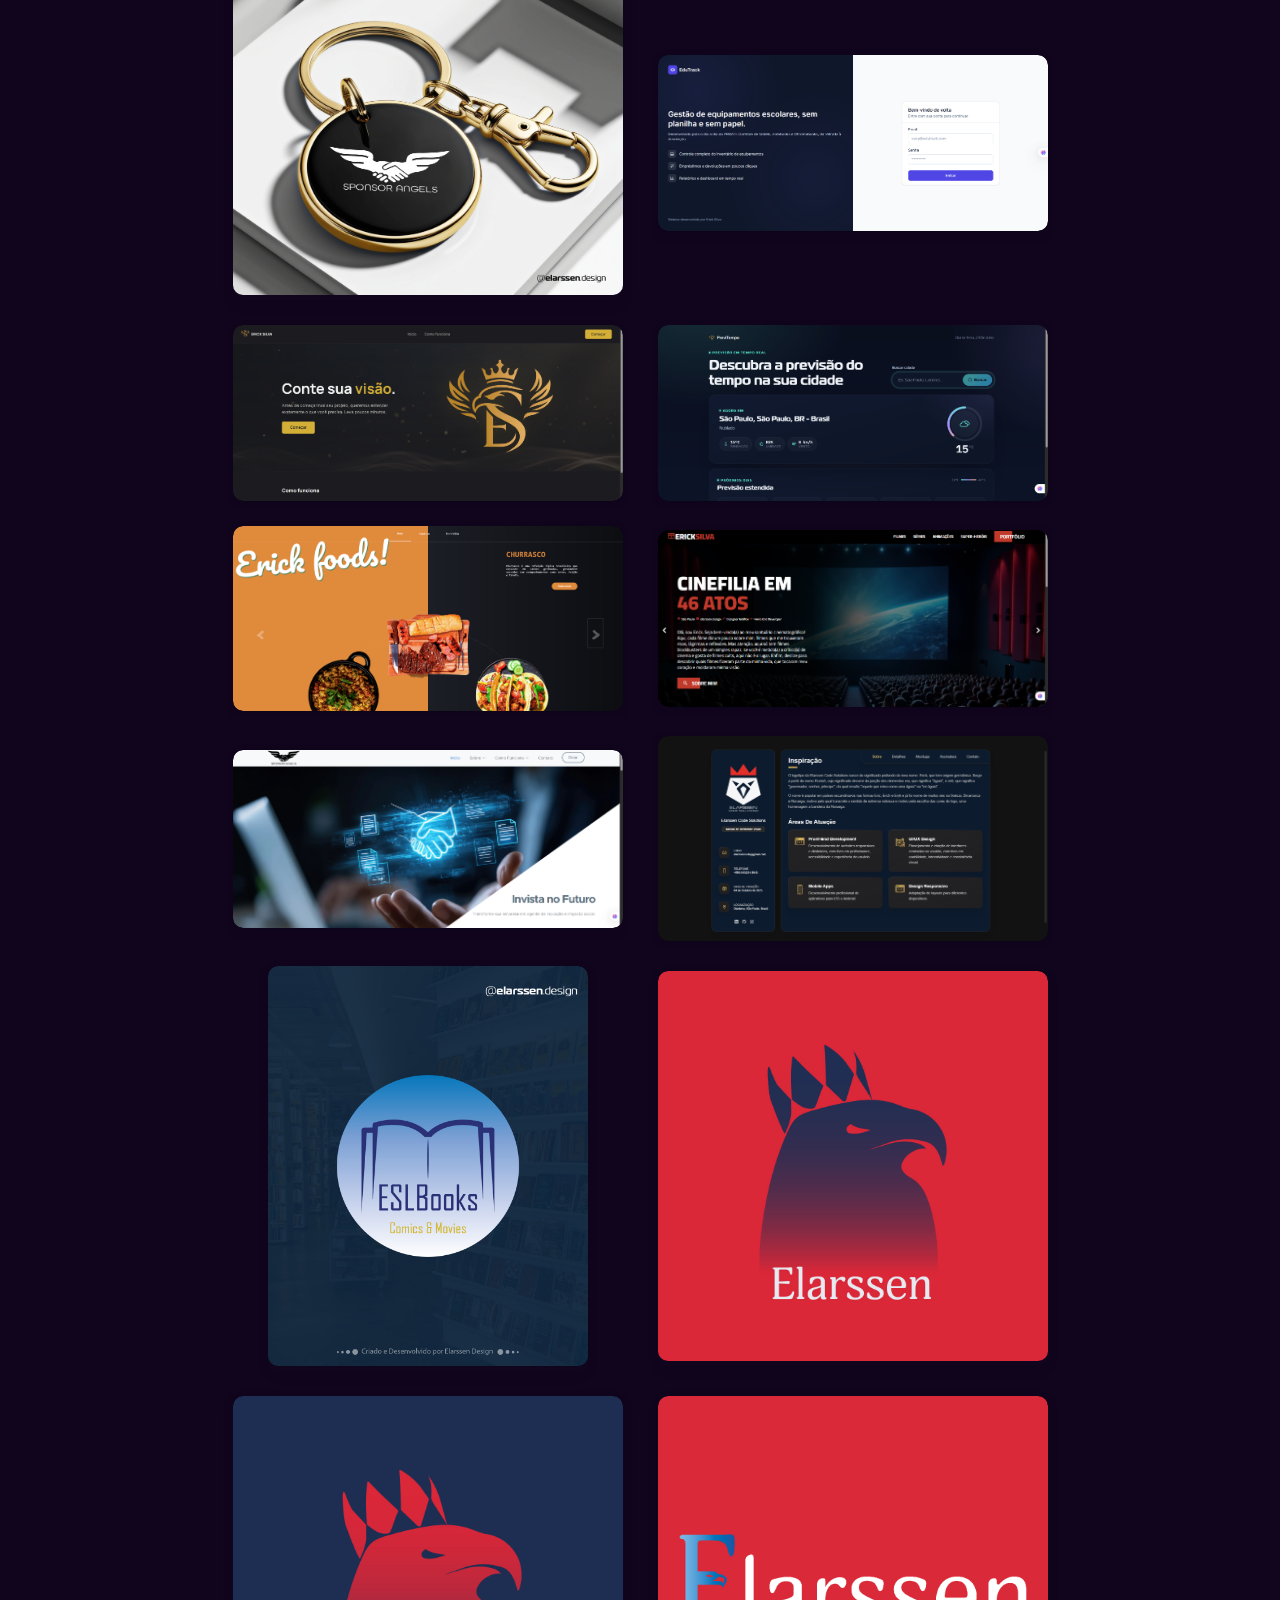
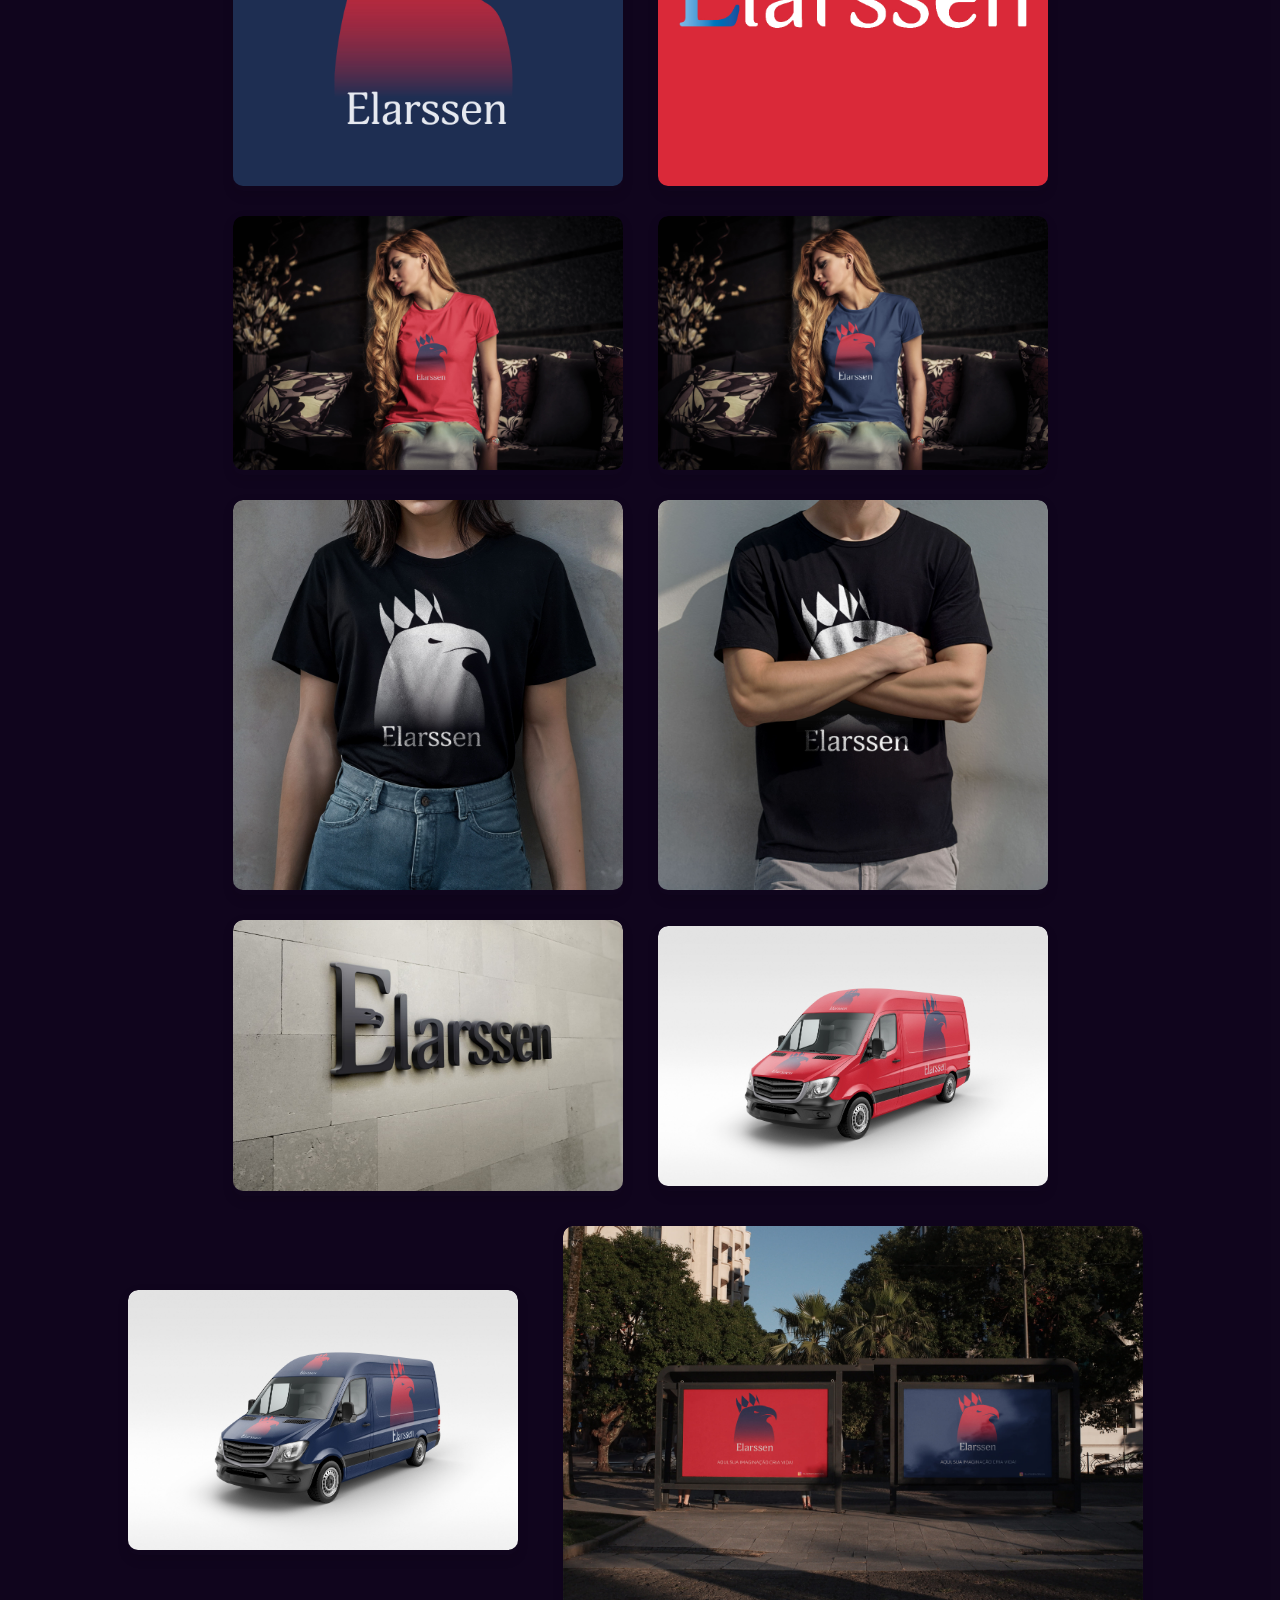
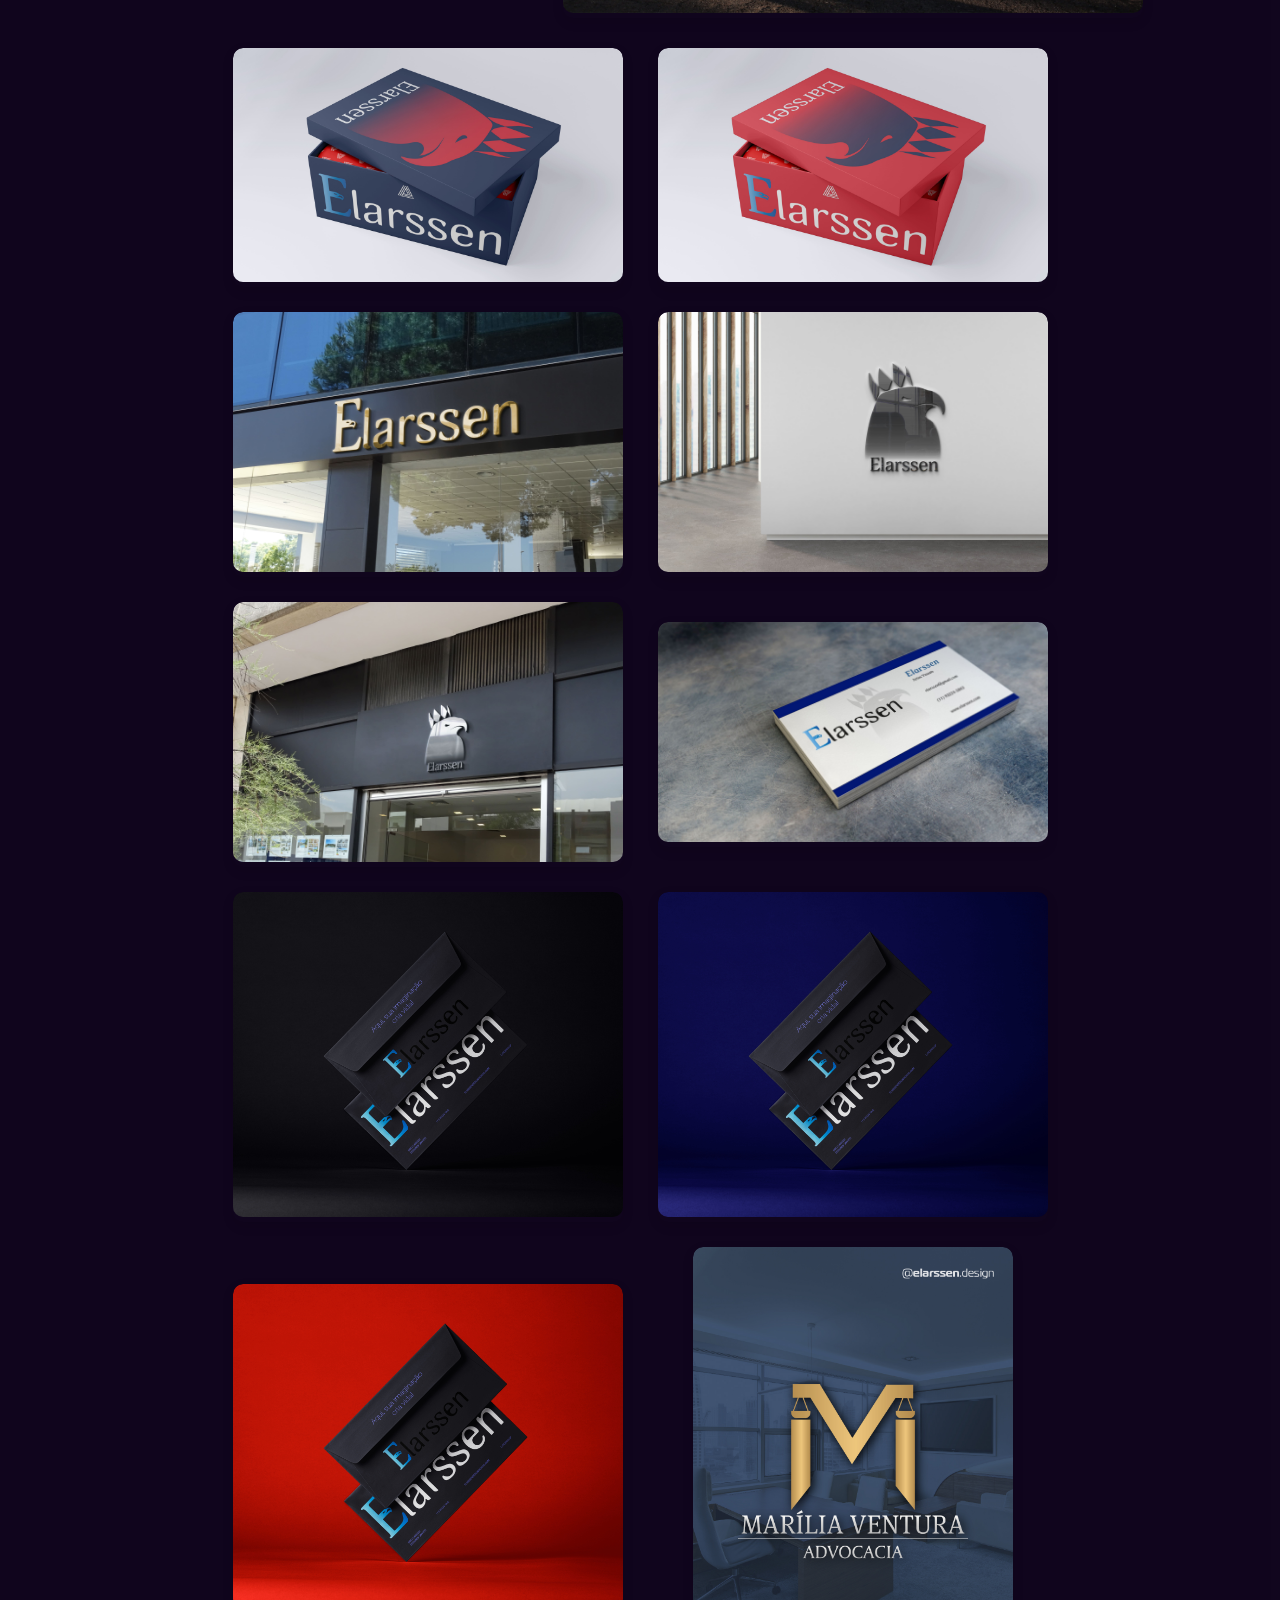
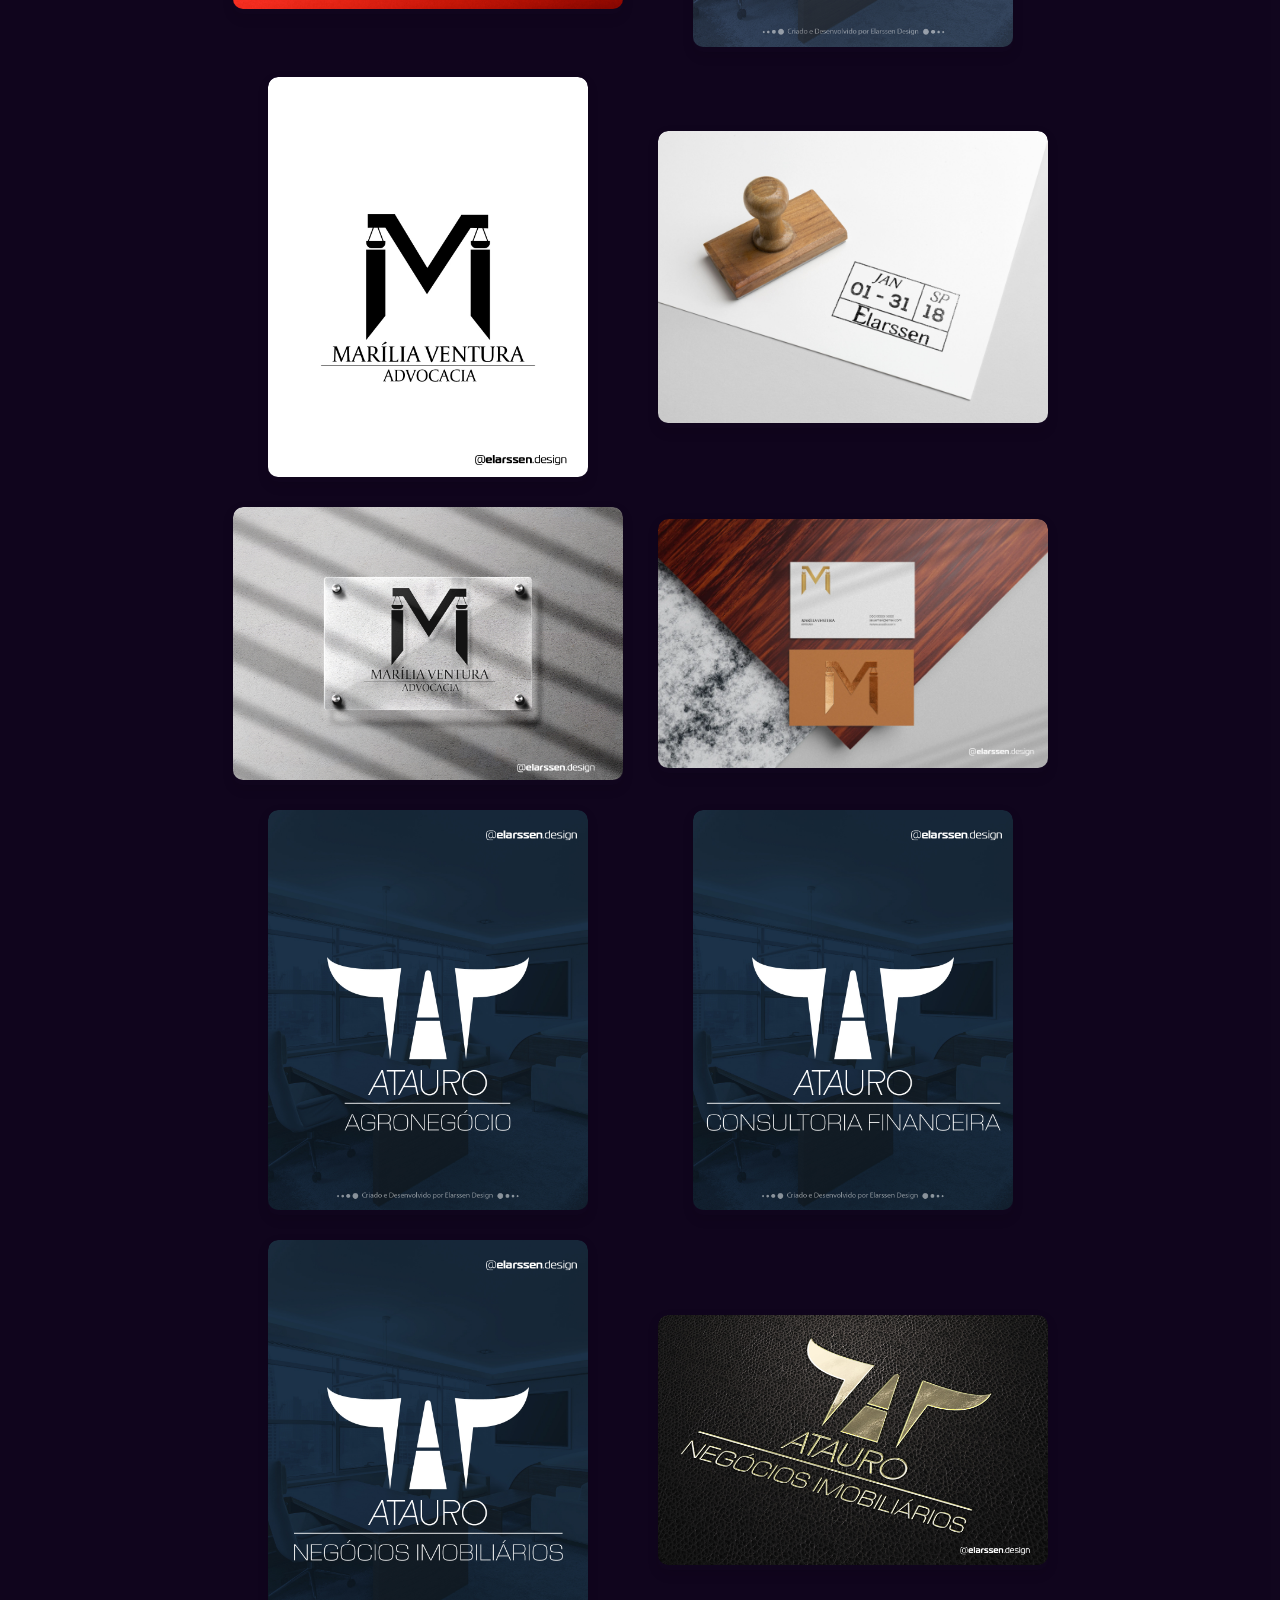
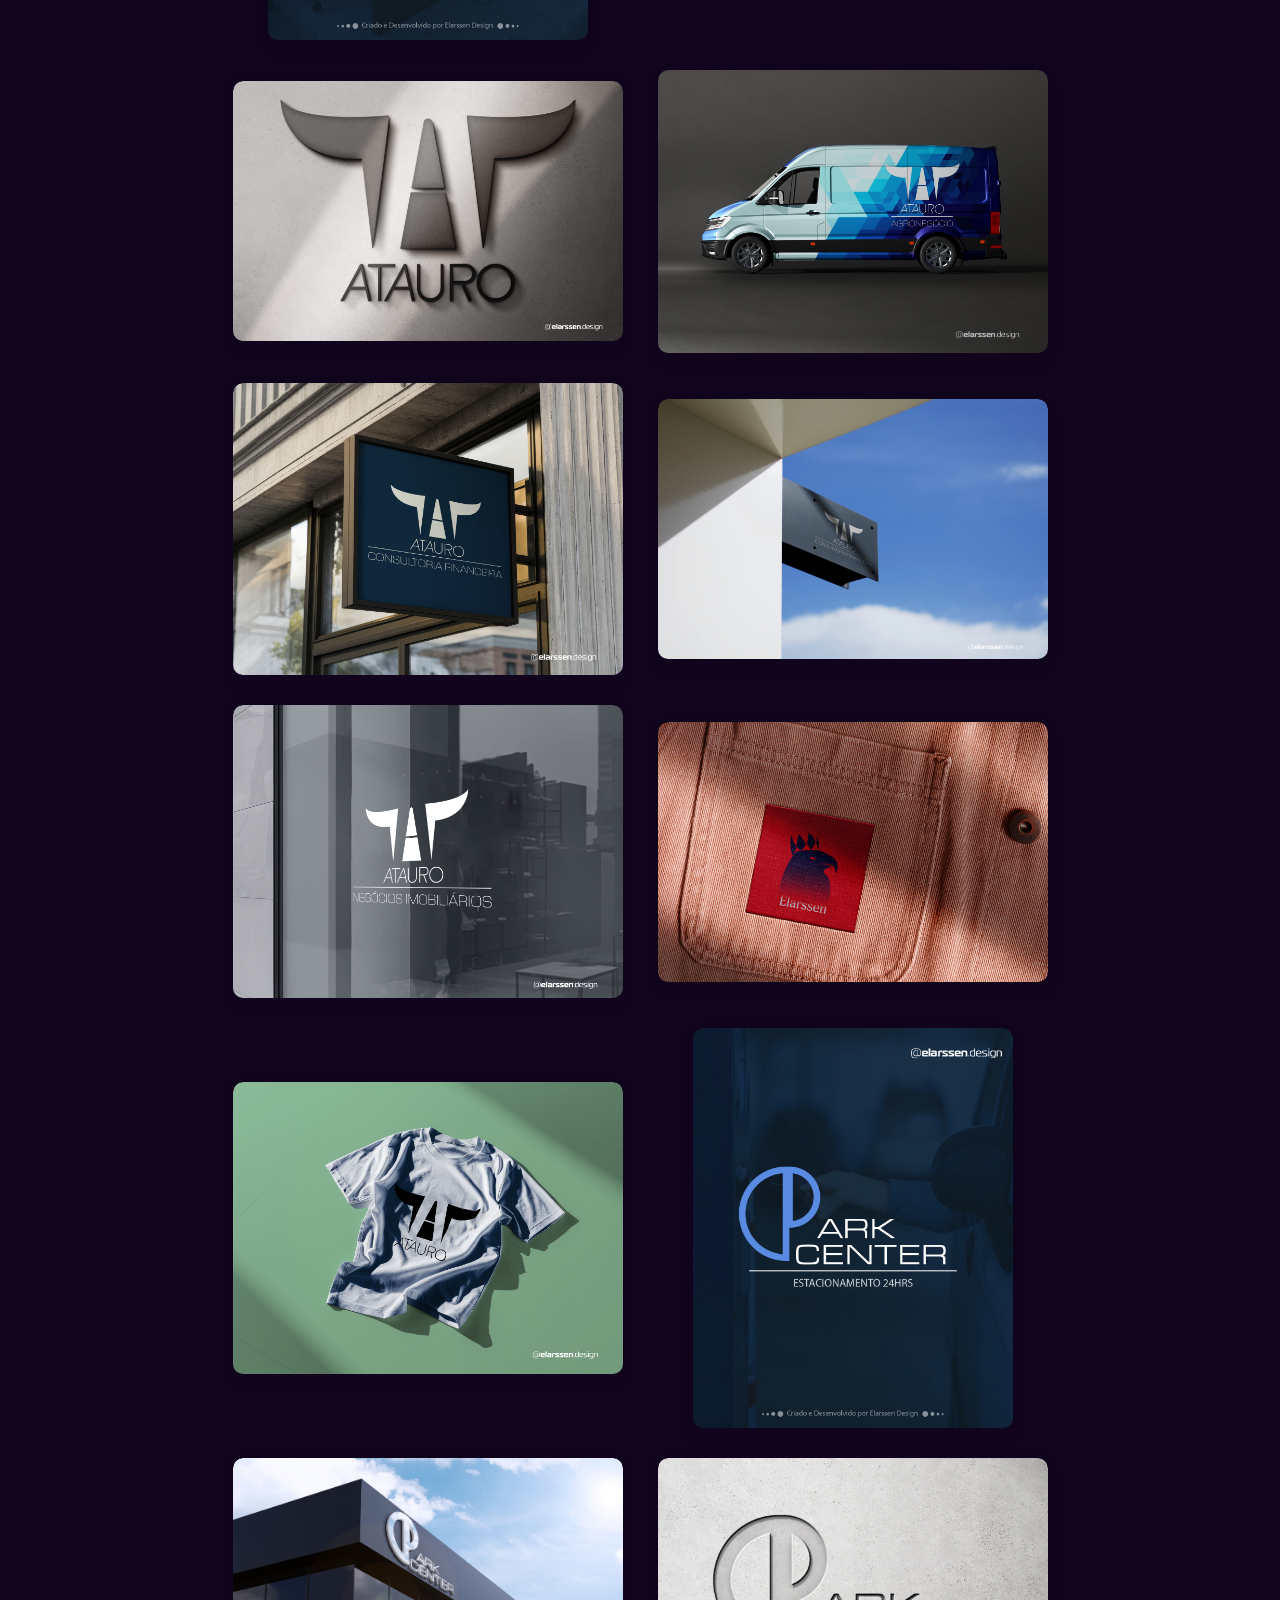
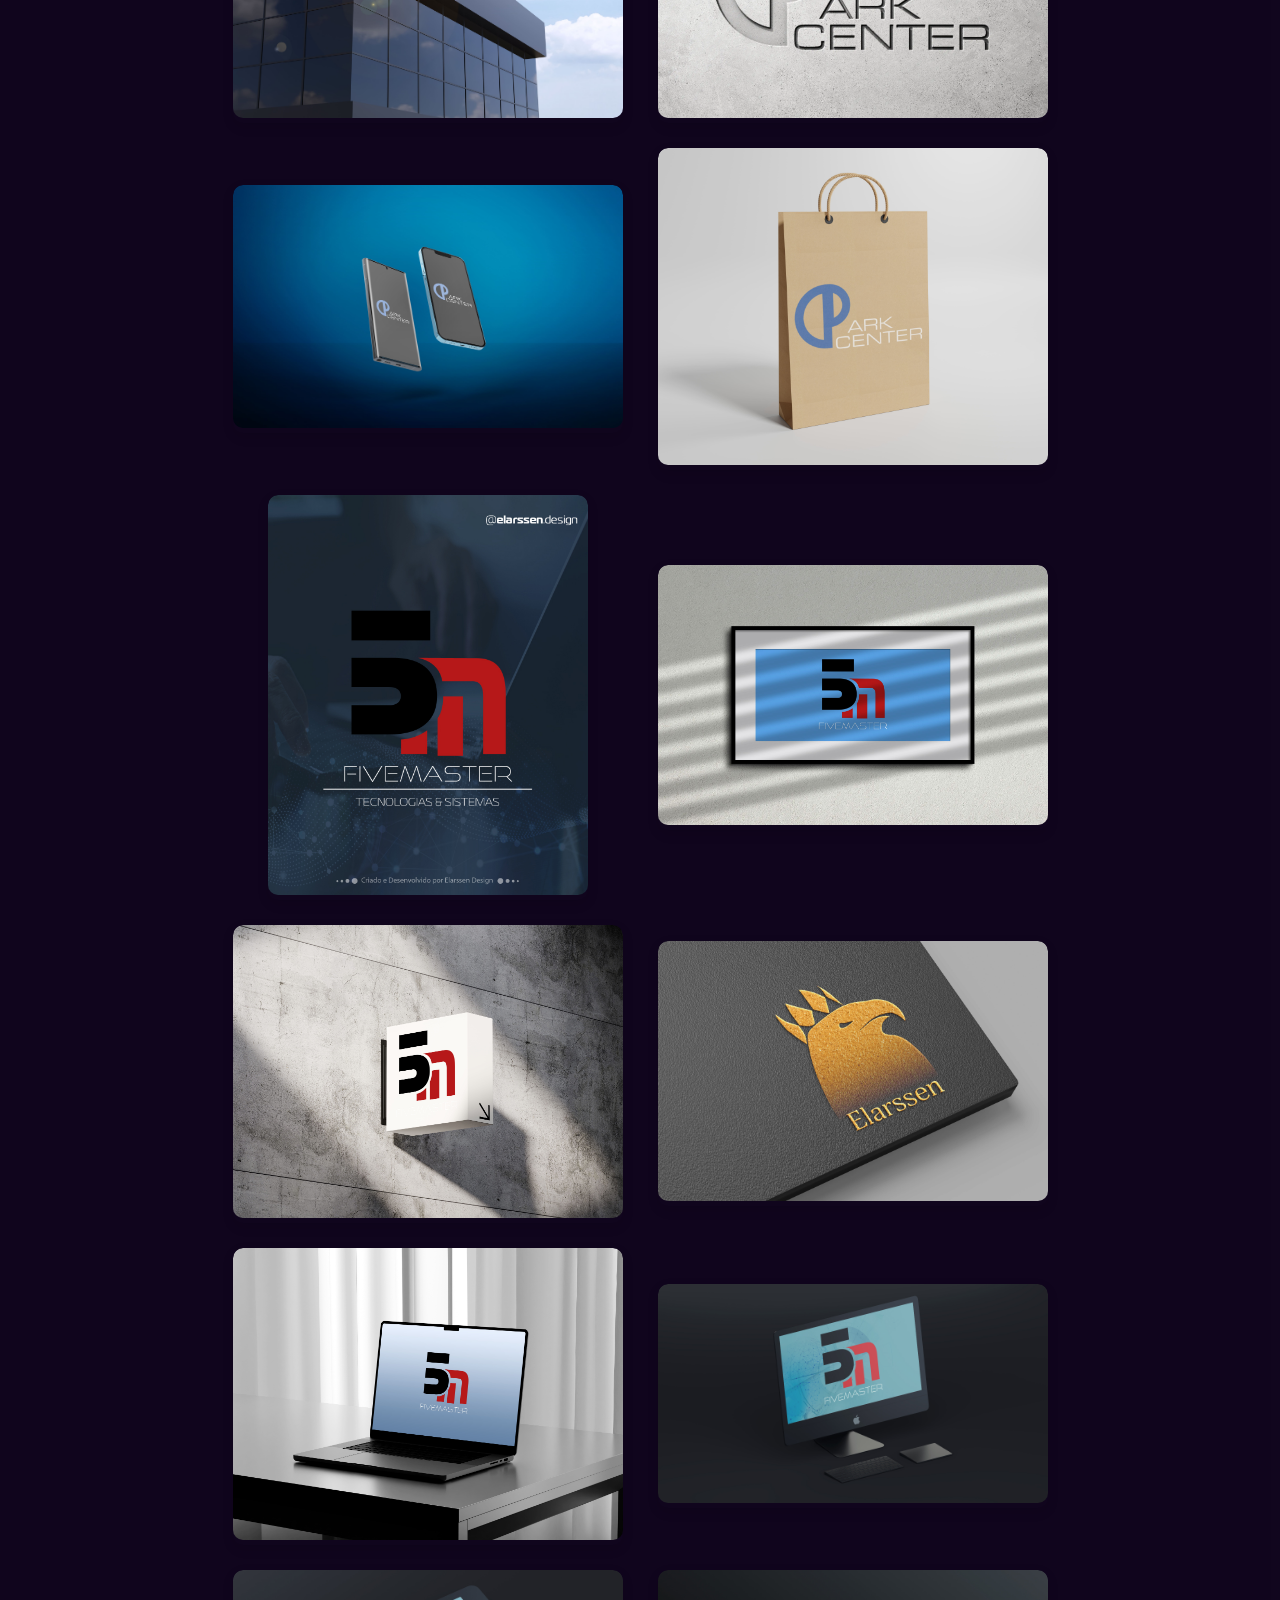
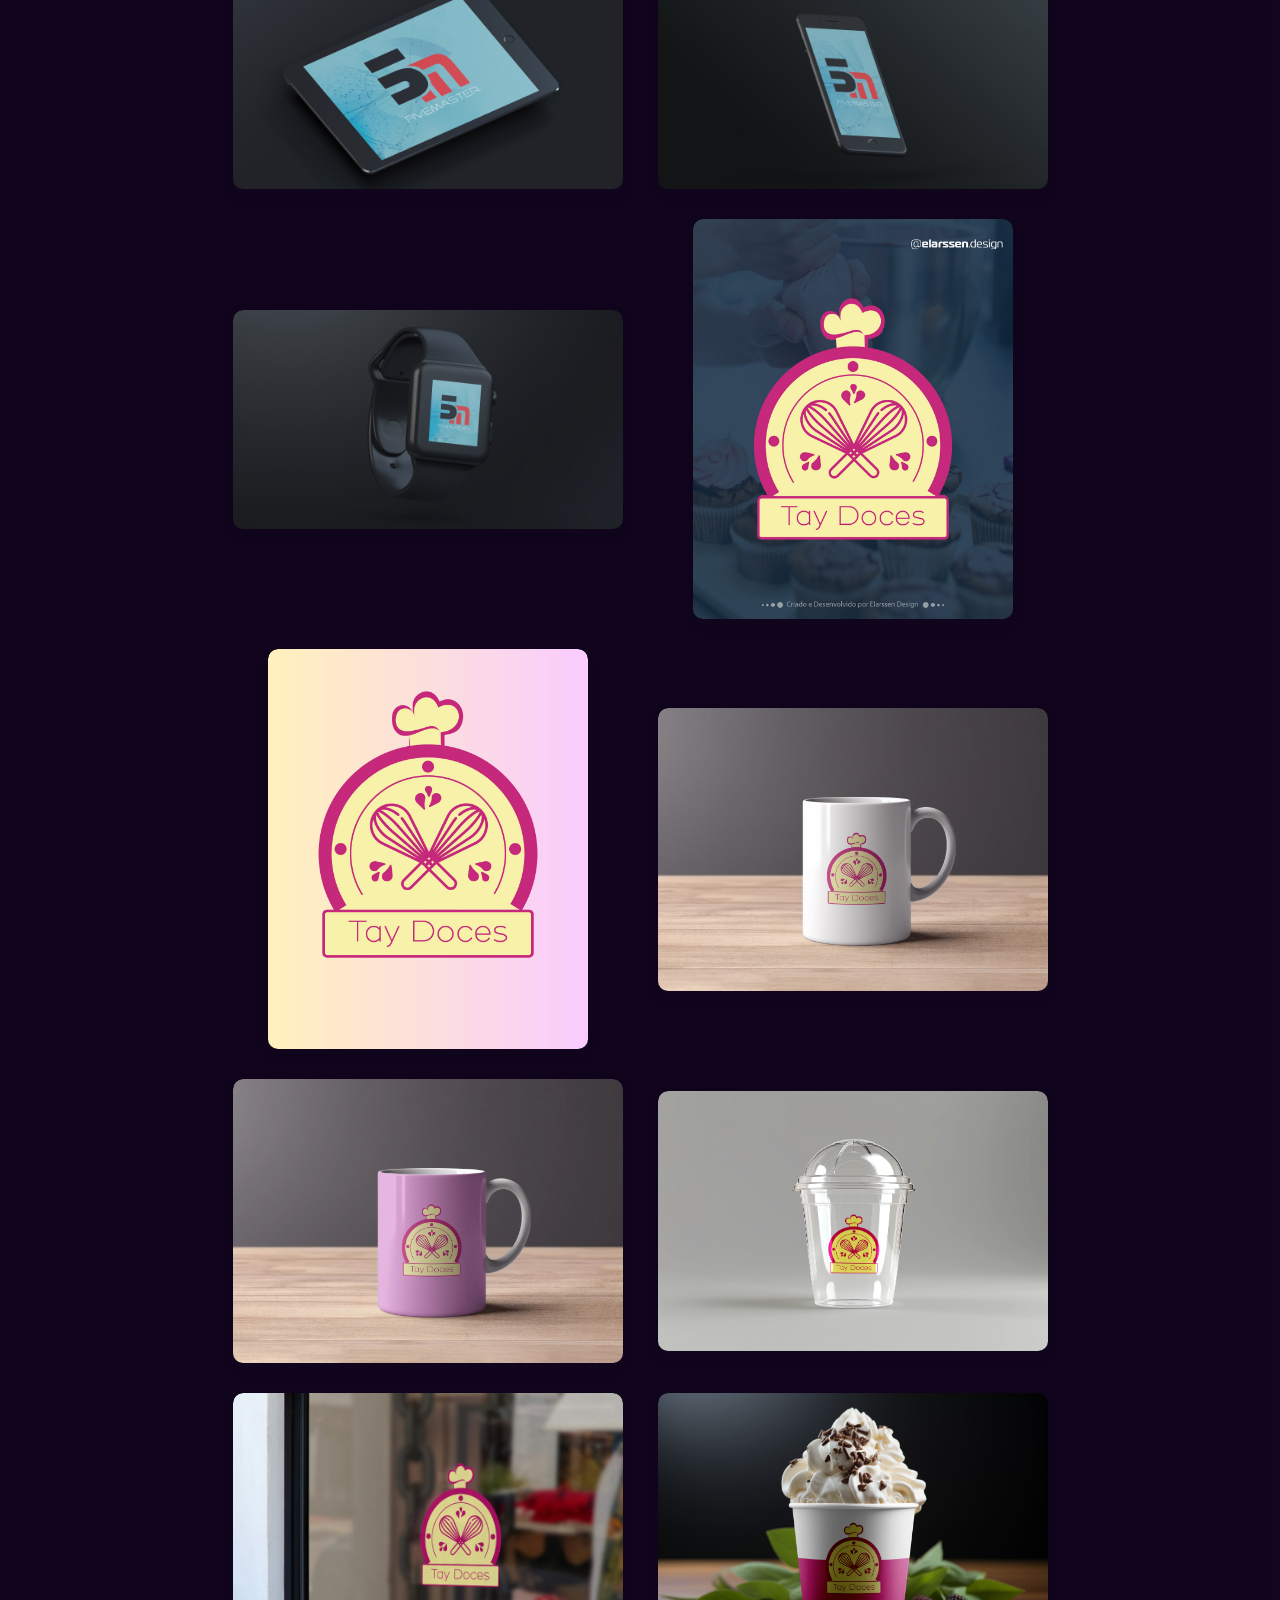
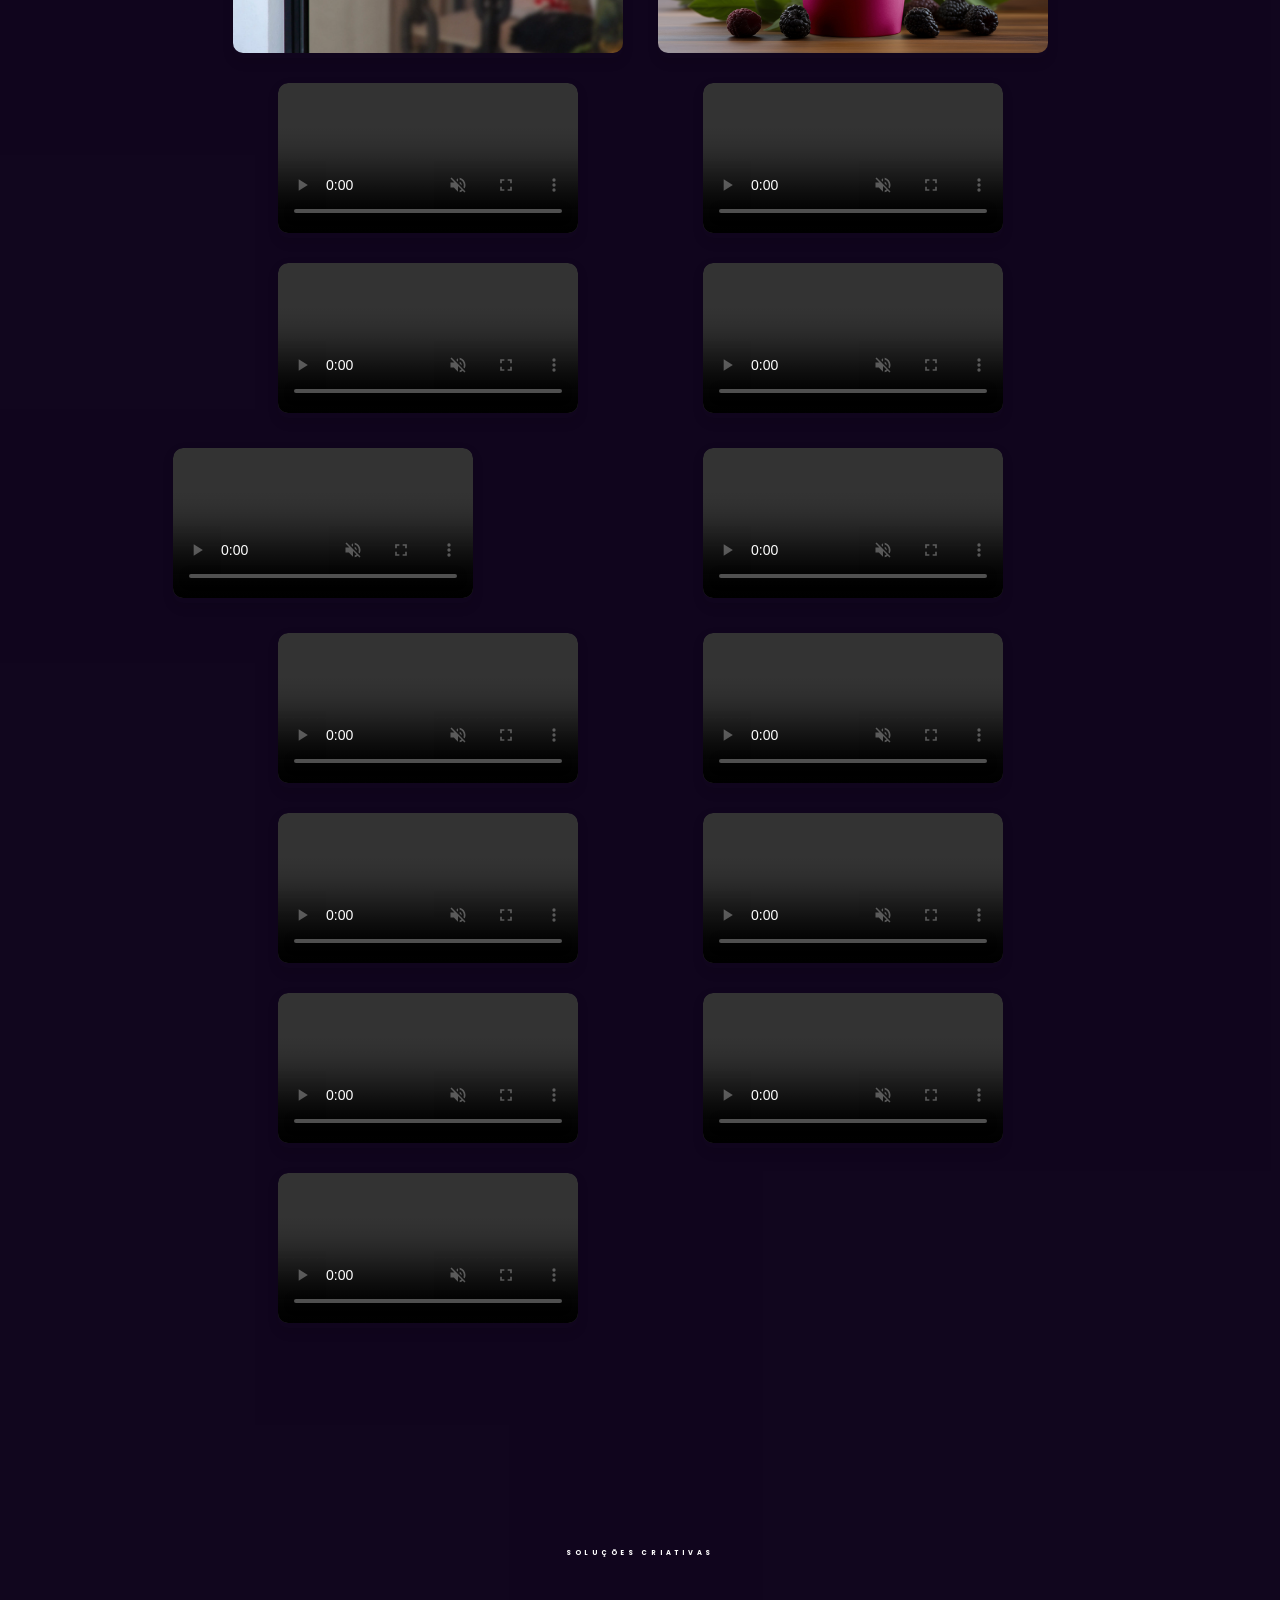
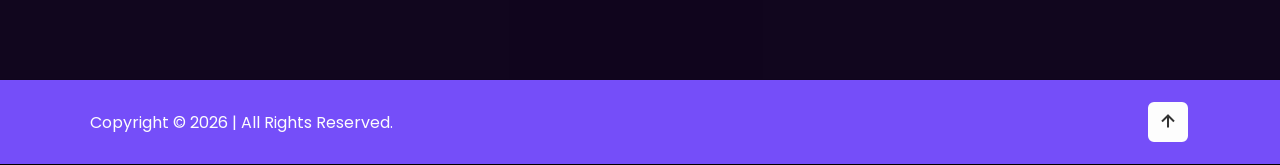
==== commit 36e2505b: "feat: adiciona CV atualizado e novo projeto FullStack." ====
--- a/portfolio.html
+++ b/portfolio.html
@@ -95,6 +95,18 @@
                             </div>
 
                             <div class="w-33 portfolio-item">
+                                <a href="https://edutrack-seven-gamma.vercel.app/" target="_blank">
+                                    <figure class="image-container">
+                                        <img src="images/tela-edutrack.png" alt="Foto do site">
+                                        <figcaption class="overlay">
+                                            <h3>Sistema Web de Gestão de Equipamentos Escolares</h3>
+                                            <p>Fiz essa plataforma web para controle de empréstimo, devolução e manutenção de tablets, notebooks e Chromebooks, desenvolvido para o Programa PROATI da rede estadual de ensino de São Paulo.</p>
+                                        </figcaption>
+                                    </figure>
+                                </a>
+                            </div>
+
+                            <div class="w-33 portfolio-item">
                                 <a href="https://briefing-digital.vercel.app/" target="_blank">
                                     <figure class="image-container">
                                         <img src="images/tela.png" alt="Foto do site">
@@ -418,6 +430,18 @@
                 <div id="ui_ux" class="tabcontent">
                     <div class="flex flex-center">
                         <div class="flex w-100 wrap">
+
+                            <div class="w-66 portfolio-item">
+                                <a href="https://edutrack-seven-gamma.vercel.app/" target="_blank">
+                                    <figure class="image-container">
+                                        <img src="images/tela-edutrack.png" alt="Foto do site">
+                                        <figcaption class="overlay">
+                                            <h3>Sistema Web de Gestão de Equipamentos Escolares</h3>
+                                            <p>Fiz essa plataforma web para controle de empréstimo, devolução e manutenção de tablets, notebooks e Chromebooks, desenvolvido para o Programa PROATI da rede estadual de ensino de São Paulo.</p>
+                                        </figcaption>
+                                    </figure>
+                                </a>
+                            </div>
 
                             <div class="w-66 portfolio-item">
                                 <a href="https://briefing-digital.vercel.app/" target="_blank">
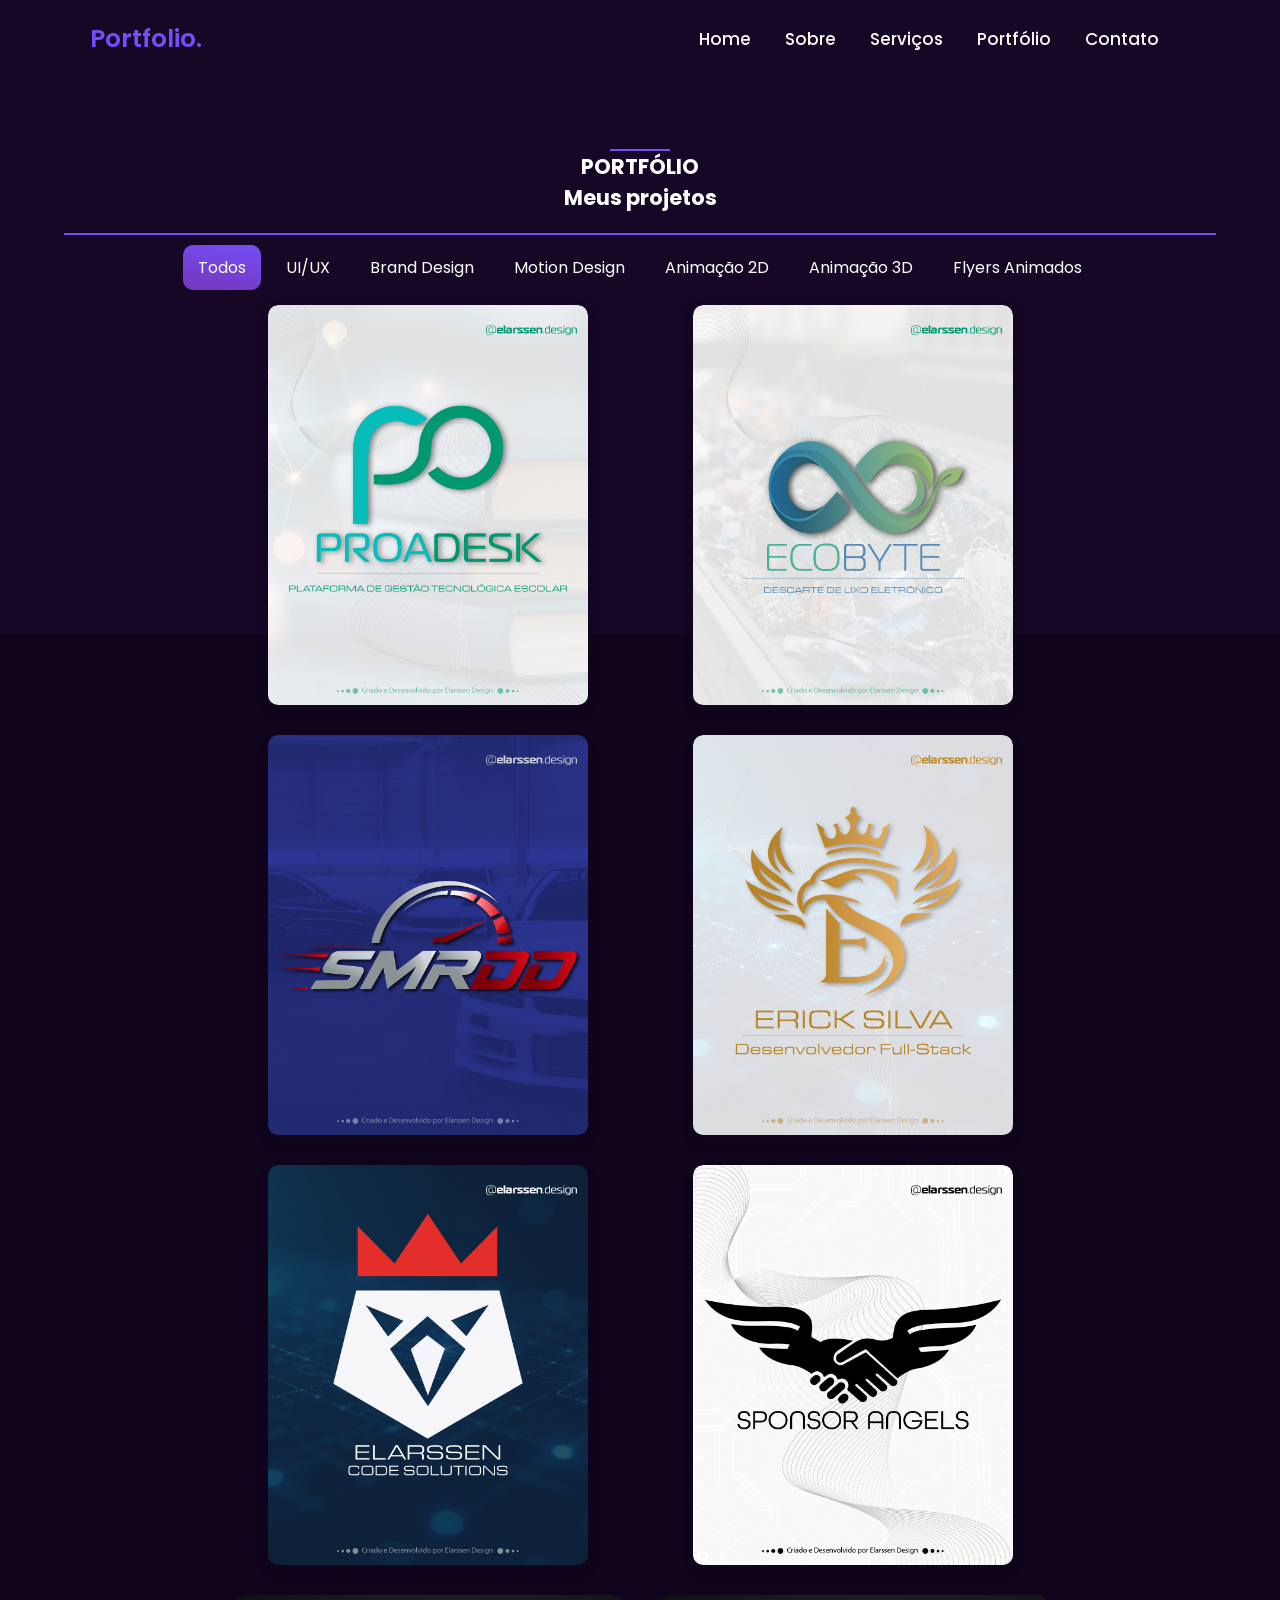
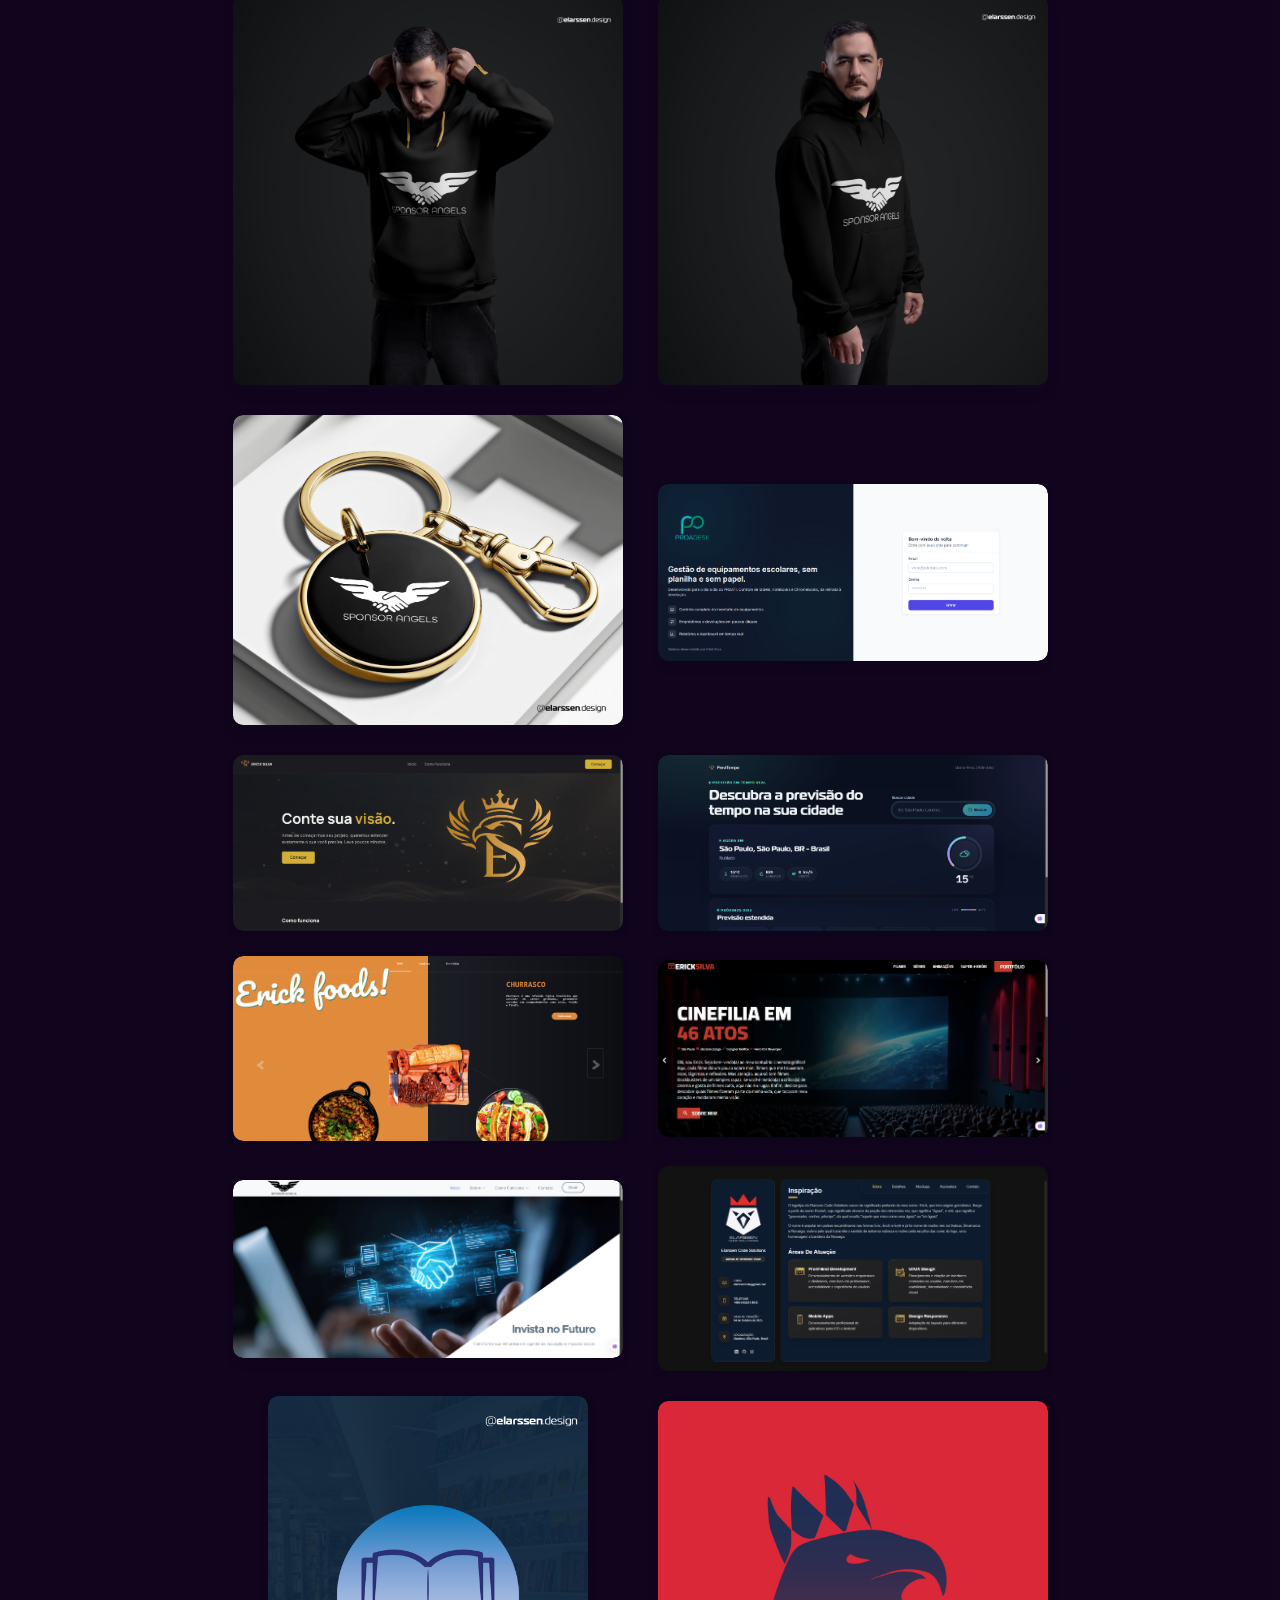
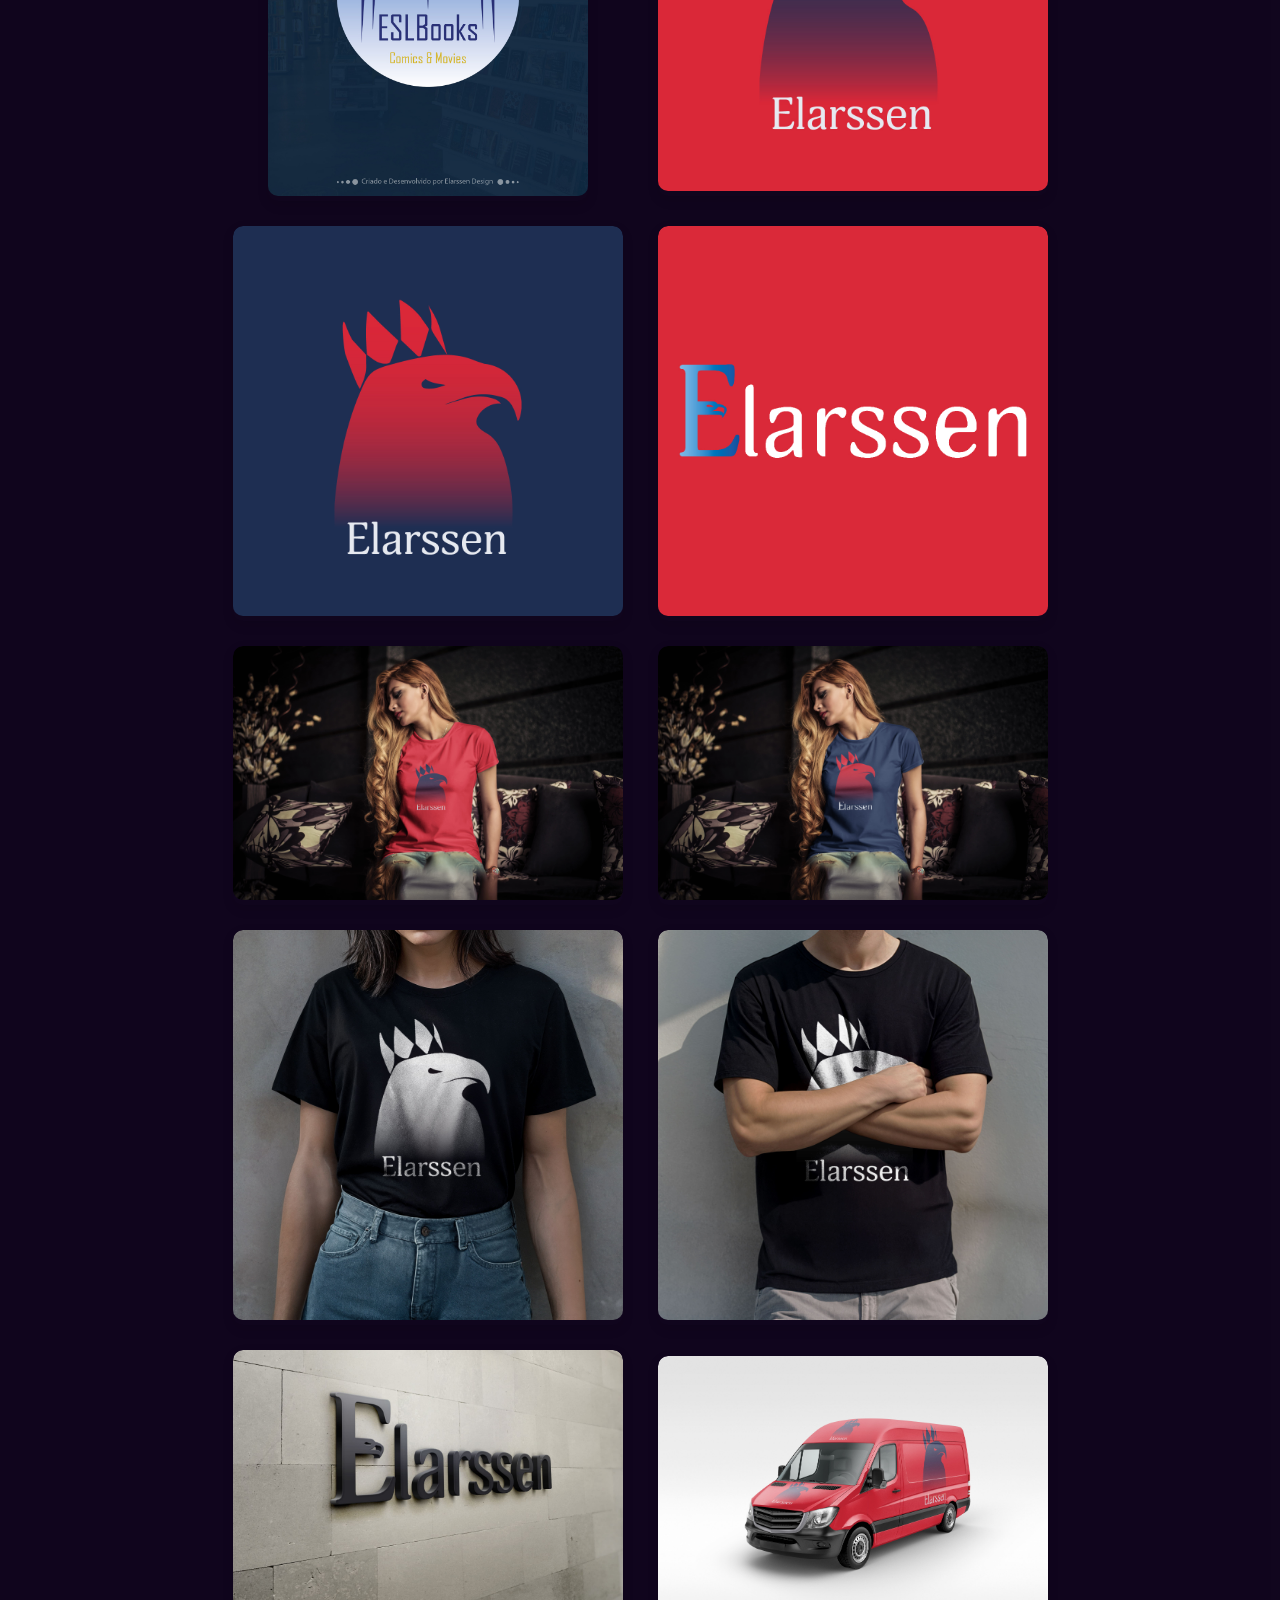
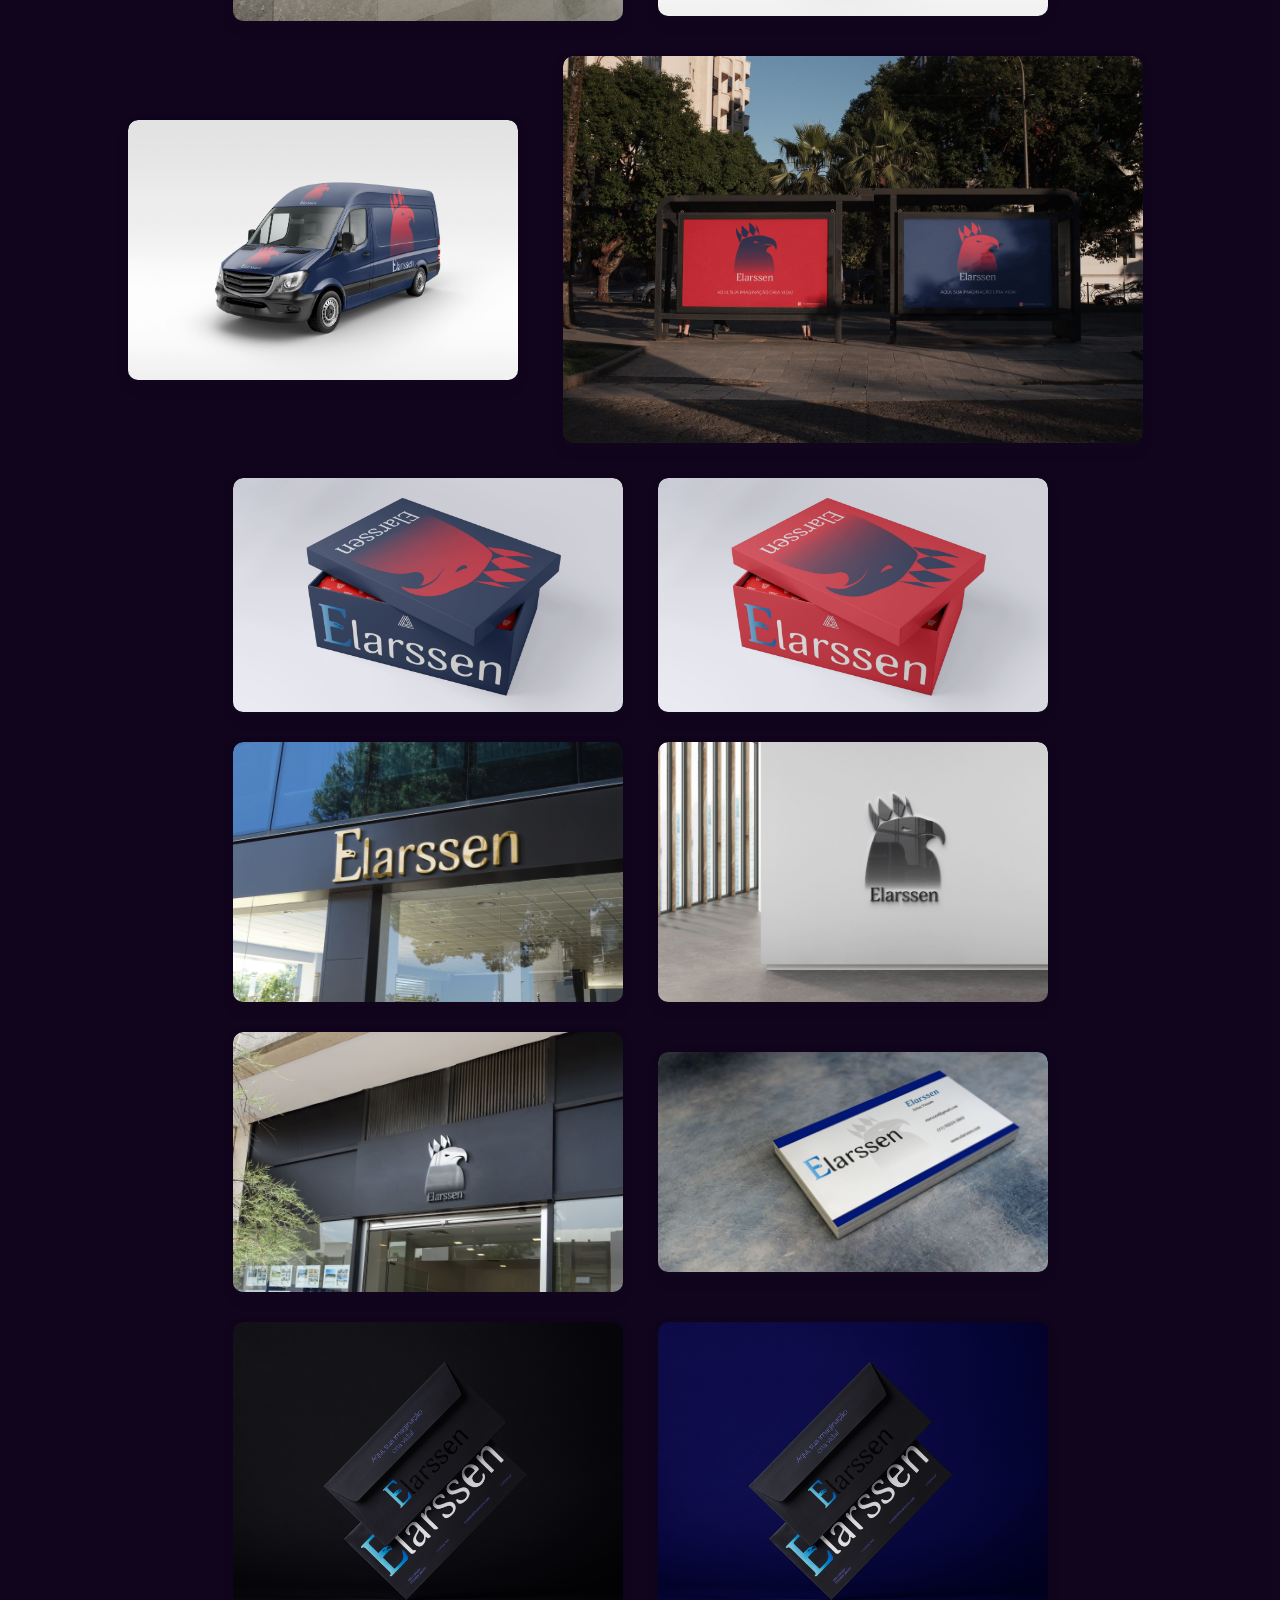
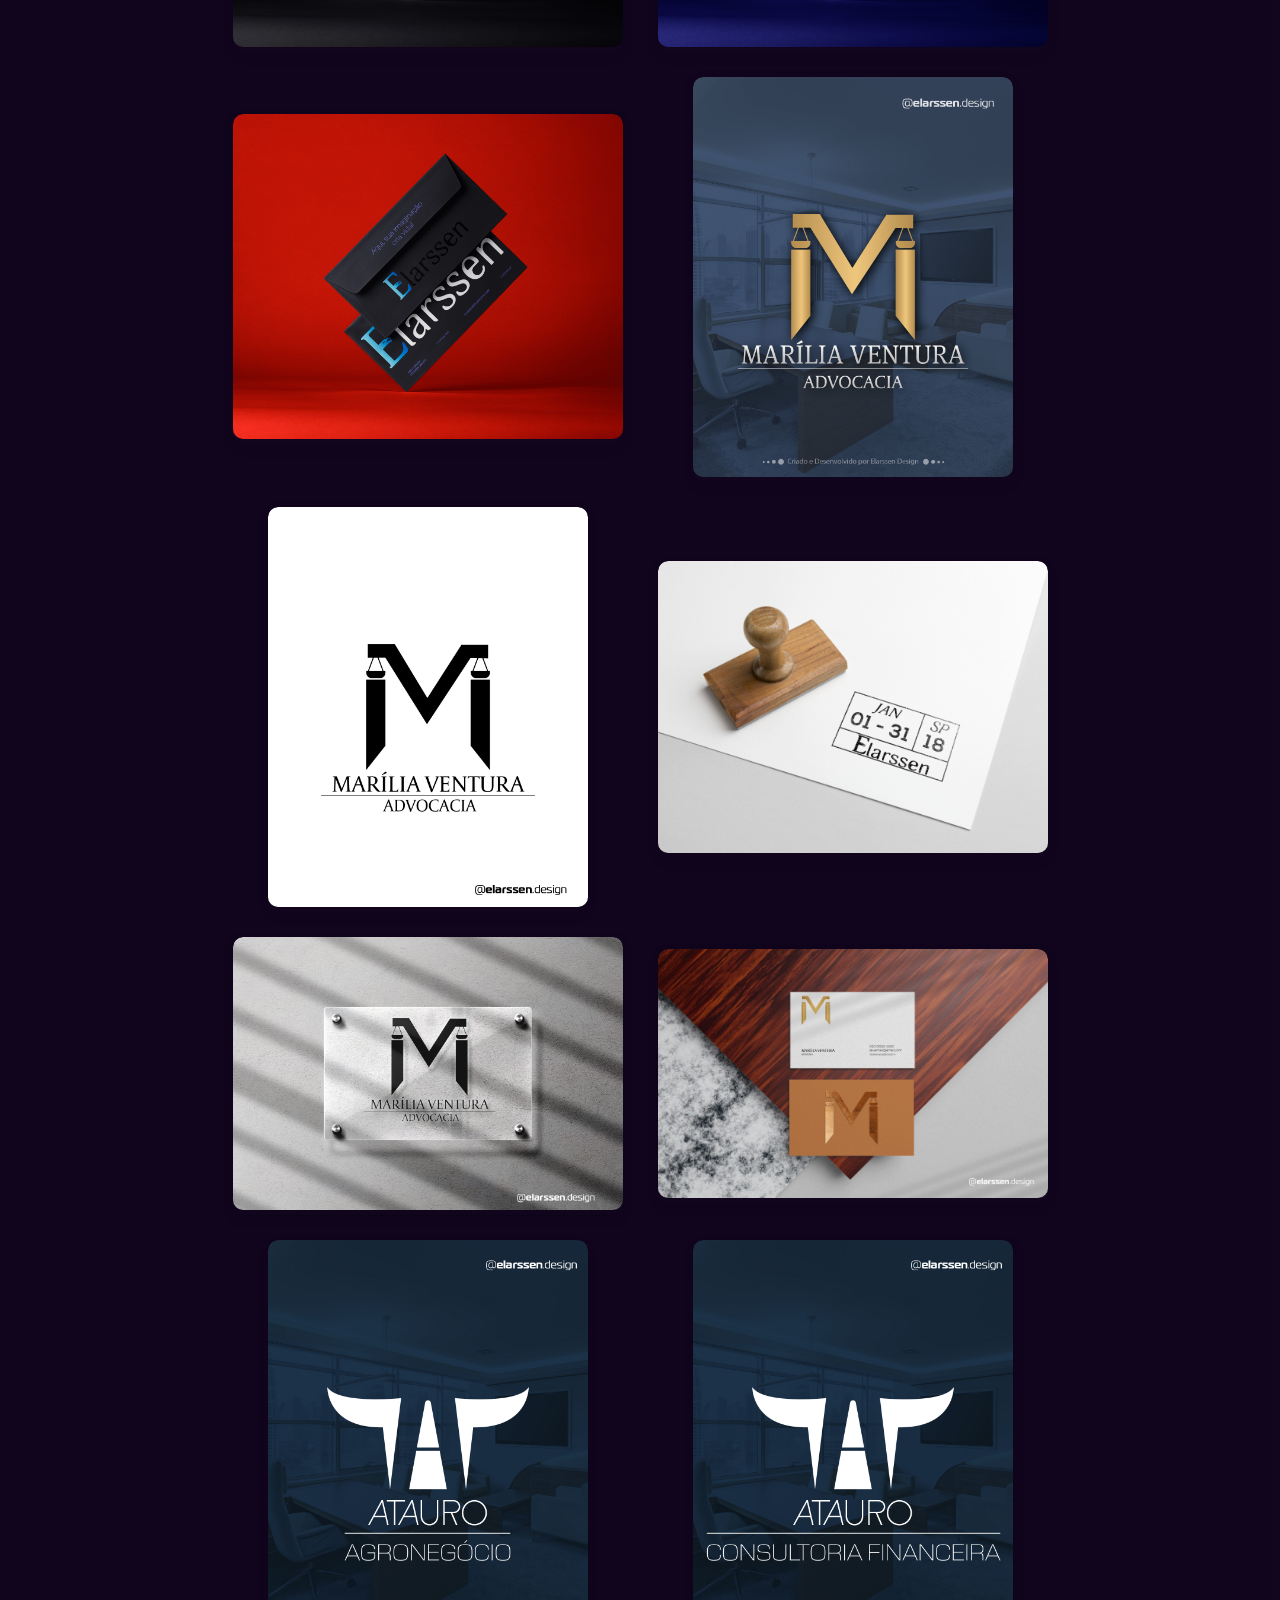
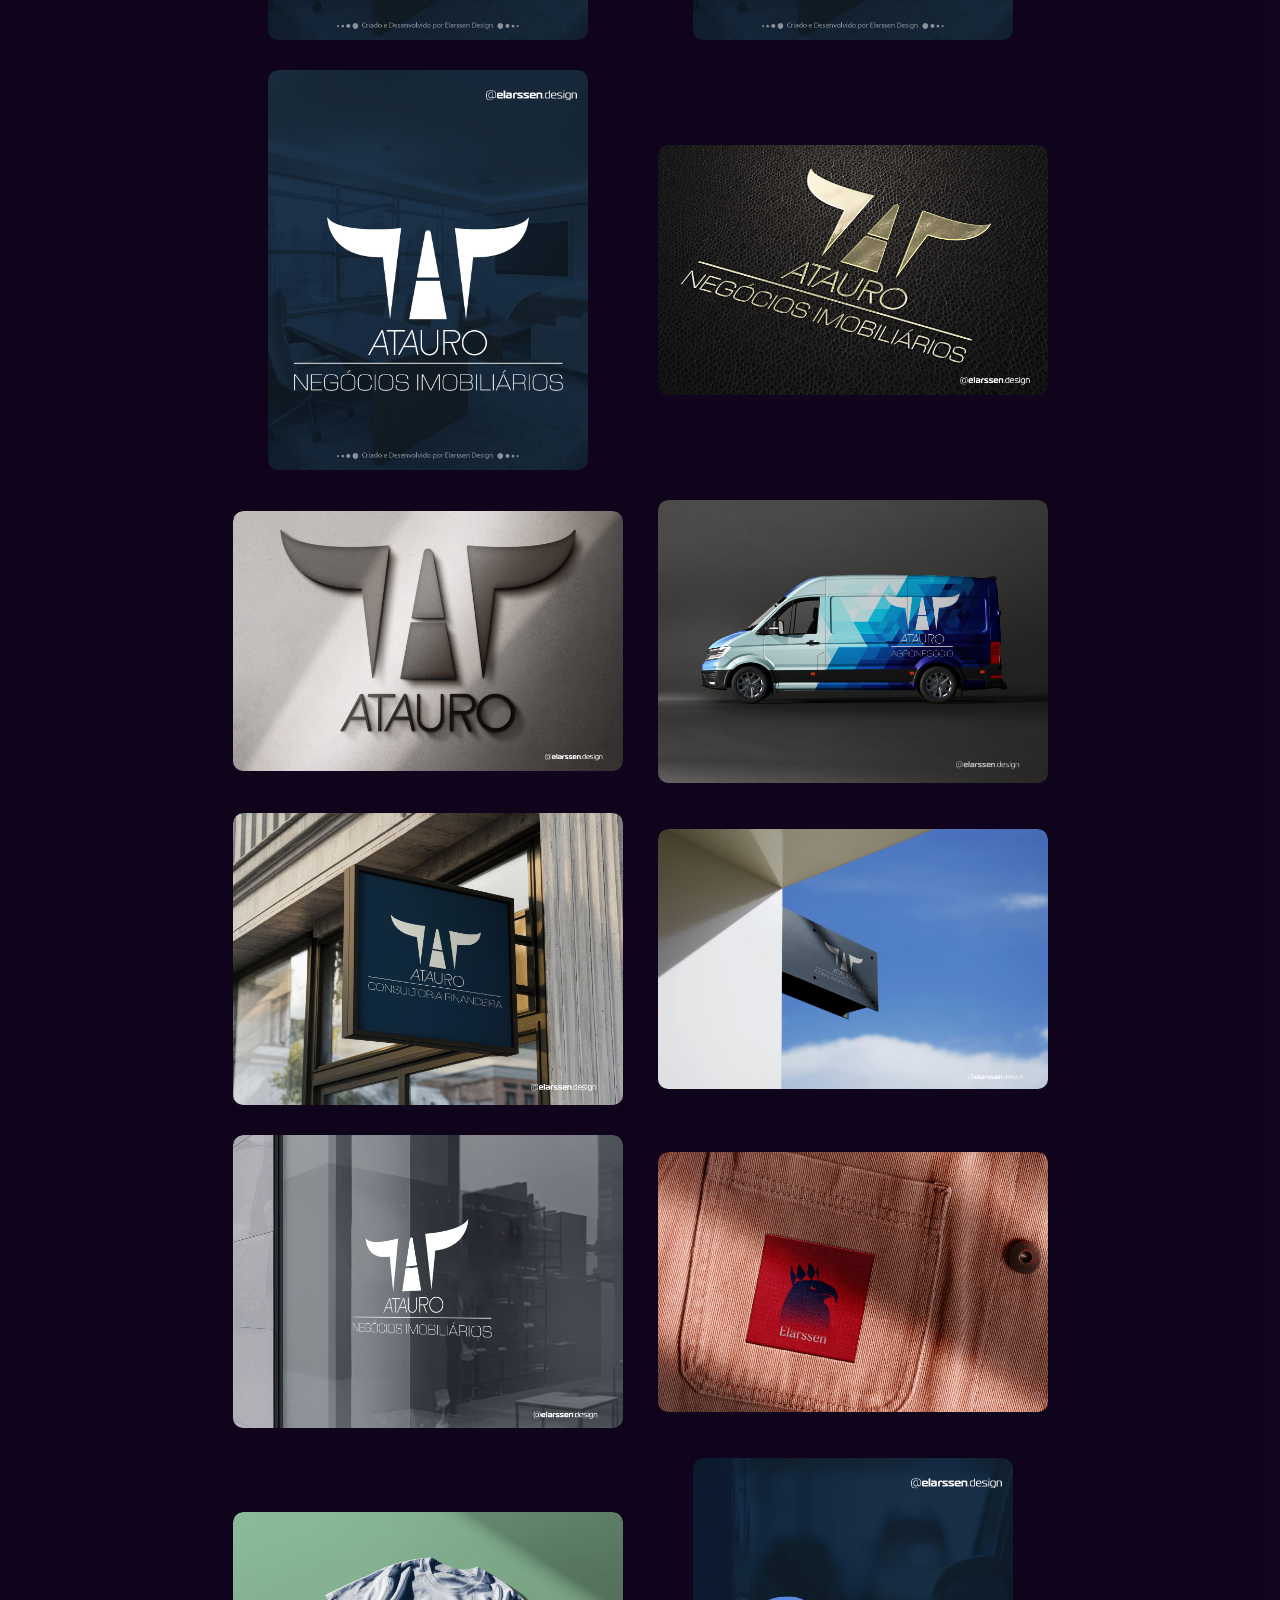
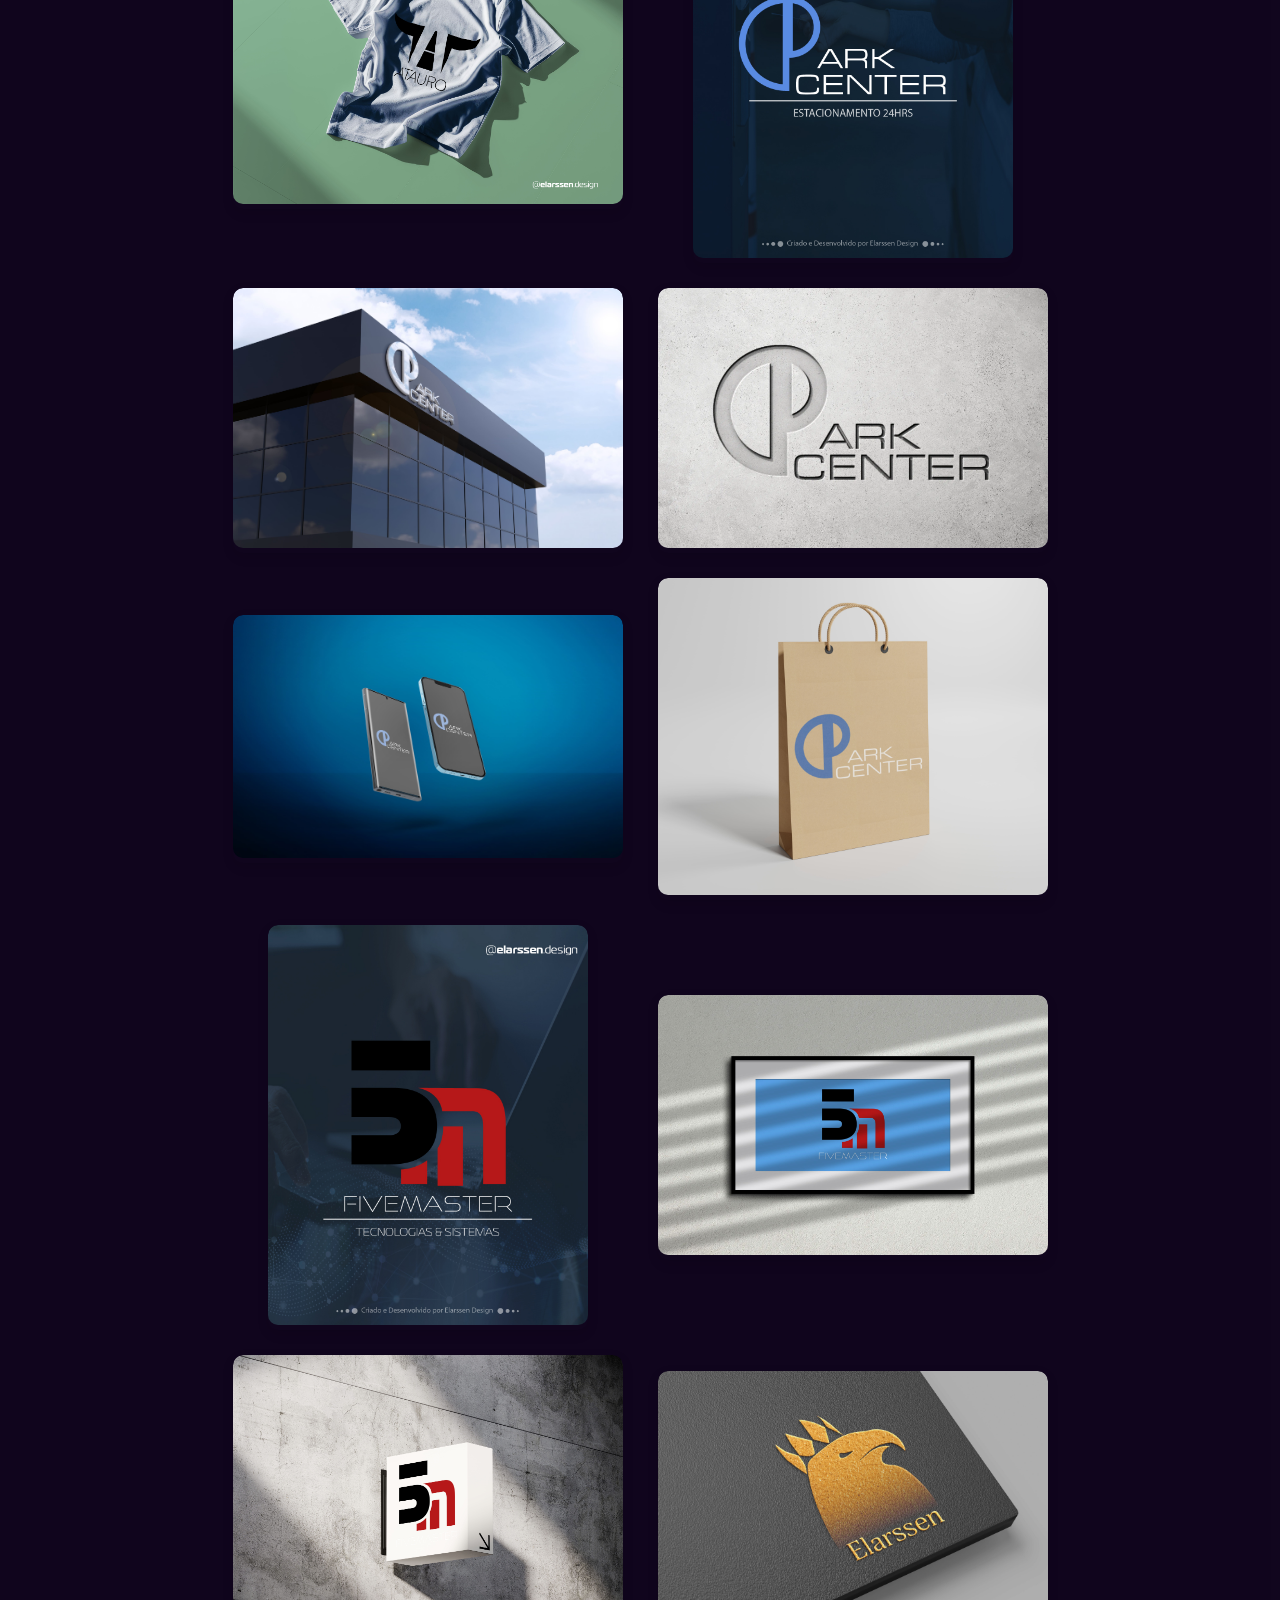
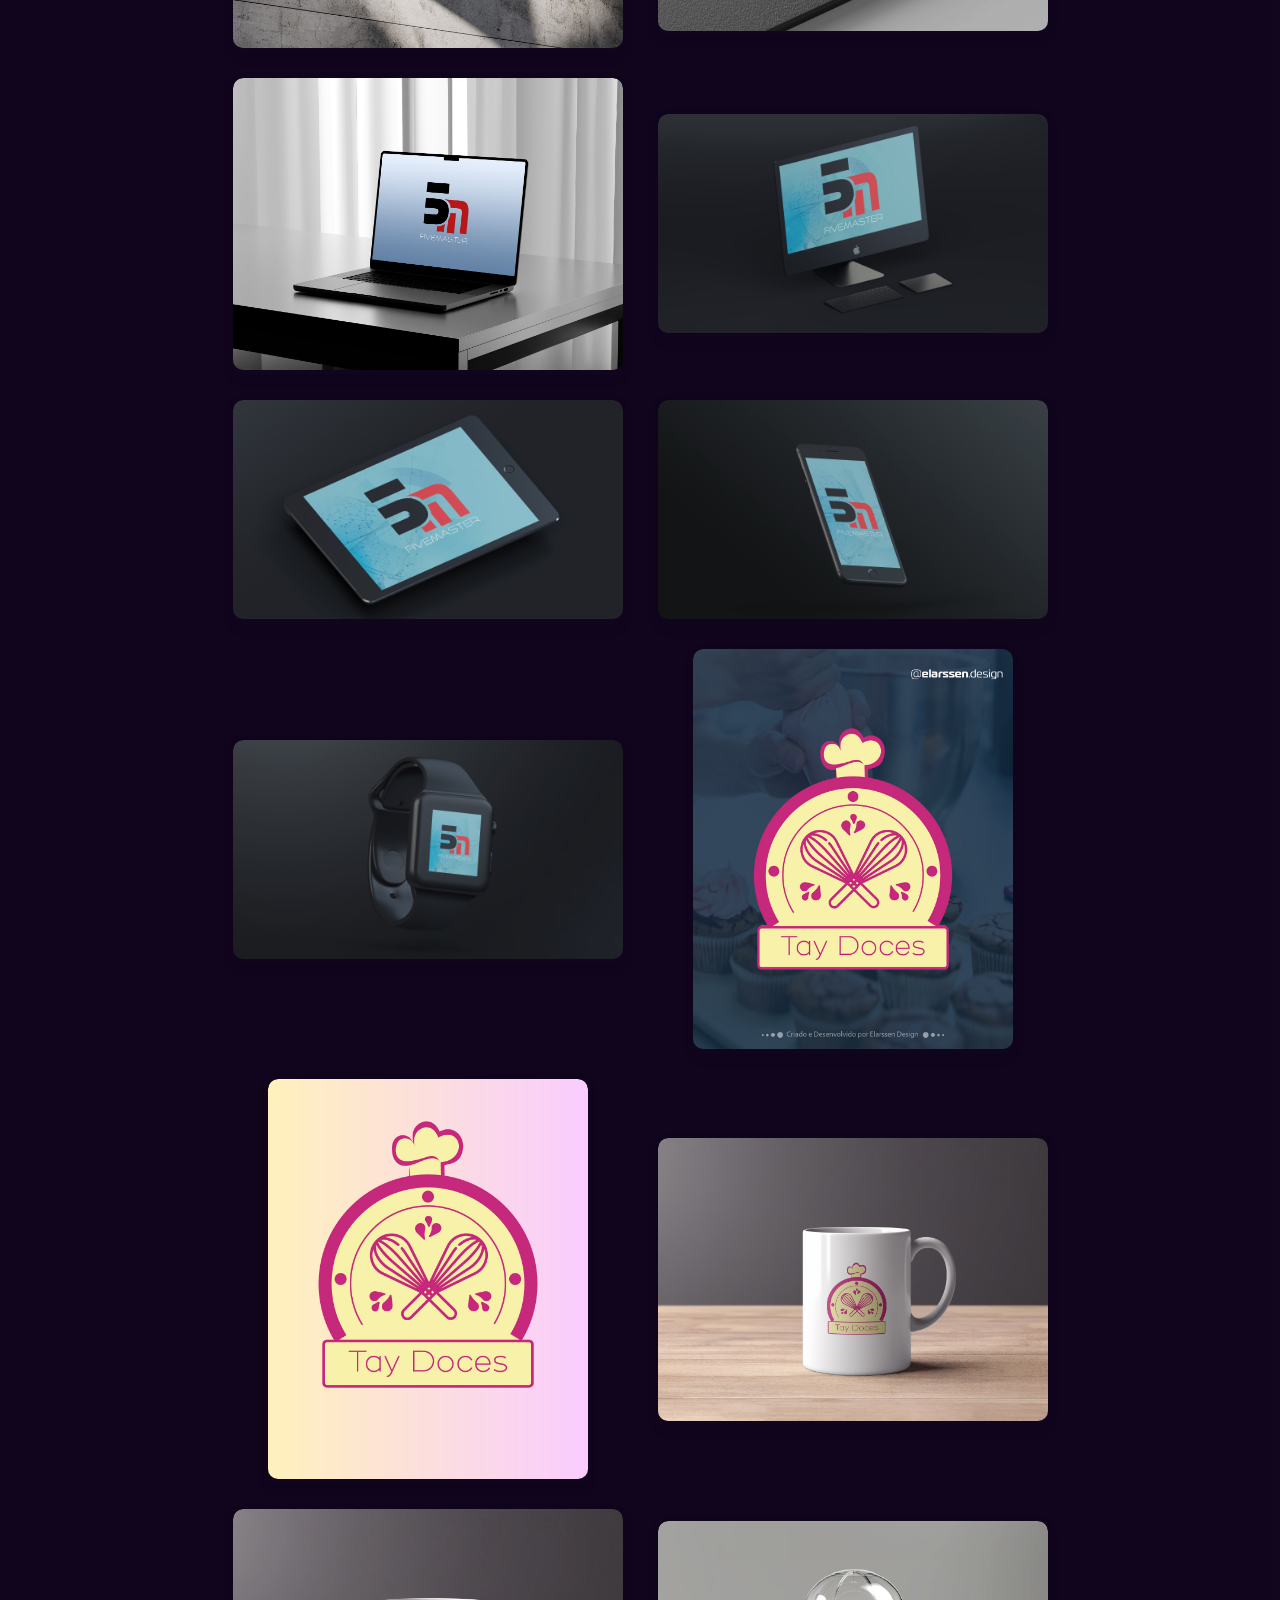
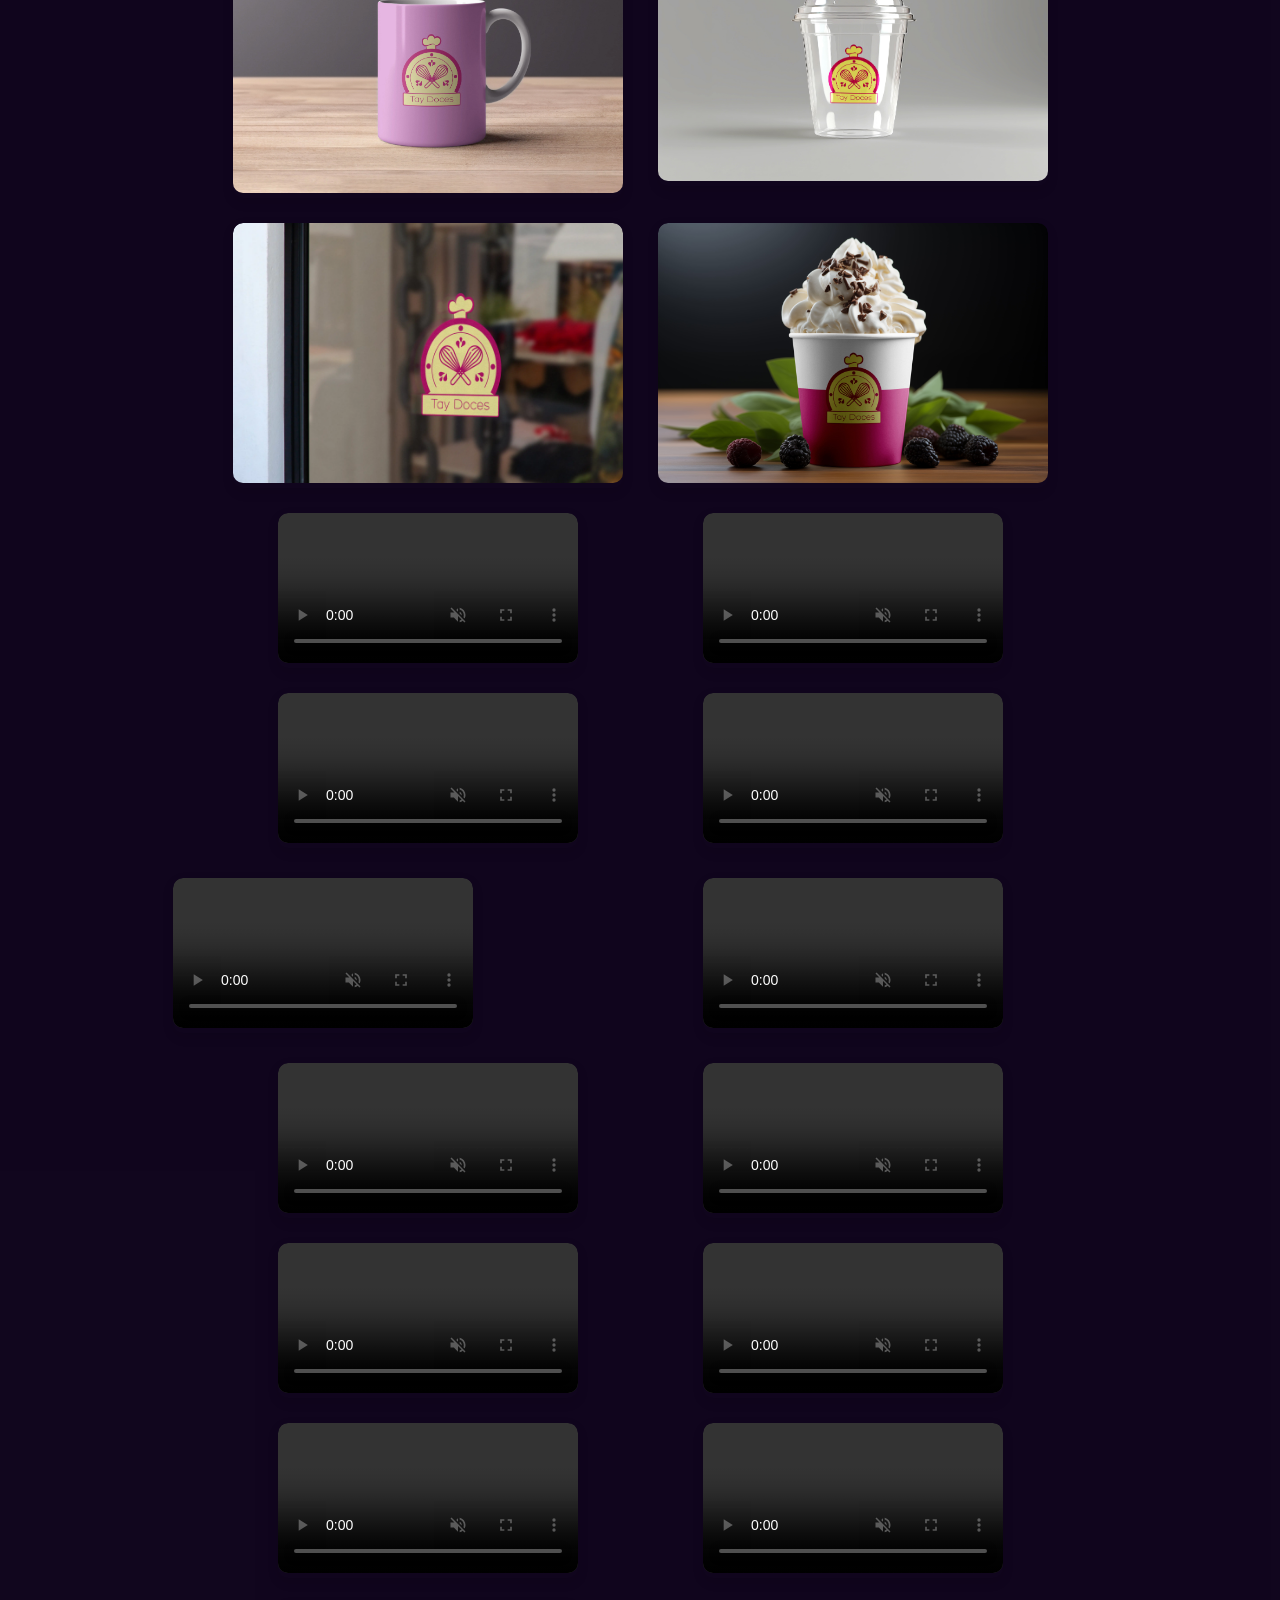
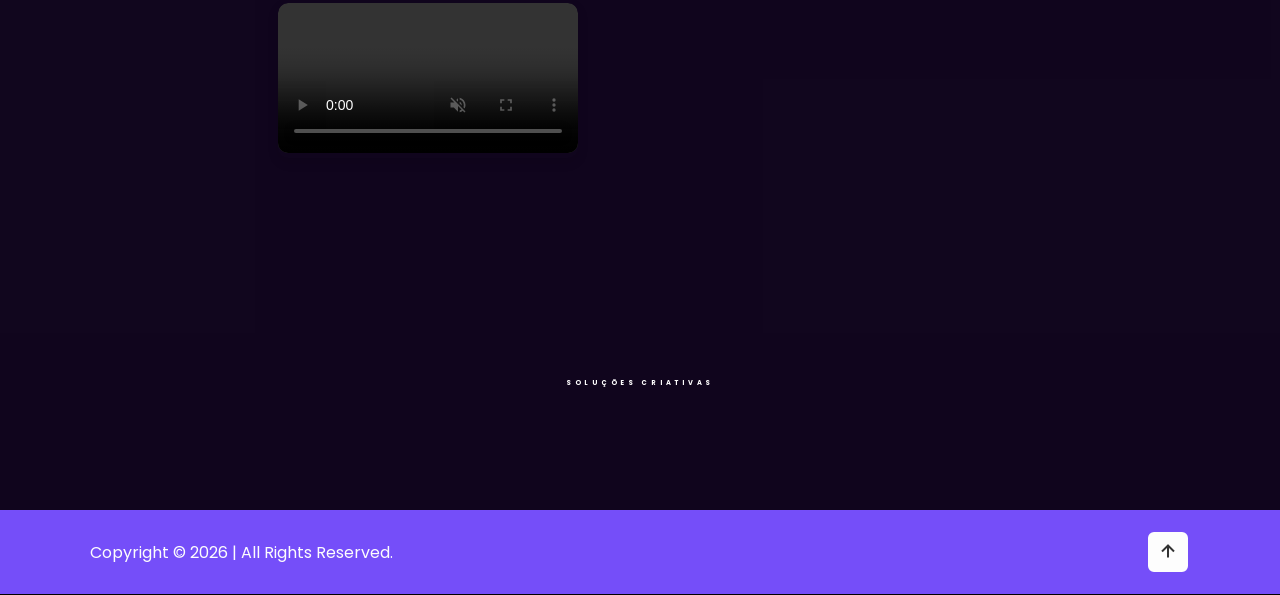
==== commit 84c7799d: "feat: adiciona novos projetos de branding e corrige contéudo de portfólio." ====
--- a/portfolio.html
+++ b/portfolio.html
@@ -73,6 +73,12 @@
                     <div class="flex flex-center">
                         <div class="flex w-100">
                             <div class="w-33">
+                                <figure><img src="images/proadesk-instagram.jpg" alt="Logo Proadesk"></figure>
+                            </div>
+                            <div class="w-33">
+                                <figure><img src="images/ecobyte-logo-instagram.jpg" alt="Logo ECobyte"></figure>
+                            </div>
+                            <div class="w-33">
                                 <figure><img src="images/SMRDD-logo.jpg" alt="Logo SMRDD Autopeças"></figure>
                             </div>
                             <div class="w-33">
@@ -97,7 +103,7 @@
                             <div class="w-33 portfolio-item">
                                 <a href="https://edutrack-seven-gamma.vercel.app/" target="_blank">
                                     <figure class="image-container">
-                                        <img src="images/tela-edutrack.png" alt="Foto do site">
+                                        <img src="images/tela-proadesk.png" alt="Foto do site">
                                         <figcaption class="overlay">
                                             <h3>Sistema Web de Gestão de Equipamentos Escolares</h3>
                                             <p>Fiz essa plataforma web para controle de empréstimo, devolução e manutenção de tablets, notebooks e Chromebooks, desenvolvido para o Programa PROATI da rede estadual de ensino de São Paulo.</p>
@@ -434,7 +440,7 @@
                             <div class="w-66 portfolio-item">
                                 <a href="https://edutrack-seven-gamma.vercel.app/" target="_blank">
                                     <figure class="image-container">
-                                        <img src="images/tela-edutrack.png" alt="Foto do site">
+                                        <img src="images/tela-proadesk.png" alt="Foto do site">
                                         <figcaption class="overlay">
                                             <h3>Sistema Web de Gestão de Equipamentos Escolares</h3>
                                             <p>Fiz essa plataforma web para controle de empréstimo, devolução e manutenção de tablets, notebooks e Chromebooks, desenvolvido para o Programa PROATI da rede estadual de ensino de São Paulo.</p>
@@ -521,6 +527,12 @@
                 <div id="branding" class="tabcontent">
                     <div class="flex flex-center">
                         <div class="flex w-100">
+                            <div class="w-33">
+                                <figure><img src="images/proadesk-instagram.jpg" alt="Logo Proadesk"></figure>
+                            </div>
+                            <div class="w-33">
+                                <figure><img src="images/ecobyte-logo-instagram.jpg" alt="Logo ECobyte"></figure>
+                            </div>
                             <div class="w-33">
                                 <figure><img src="images/SMRDD-logo.jpg" alt="Logo SMRDD Autopeças"></figure>
                             </div>
